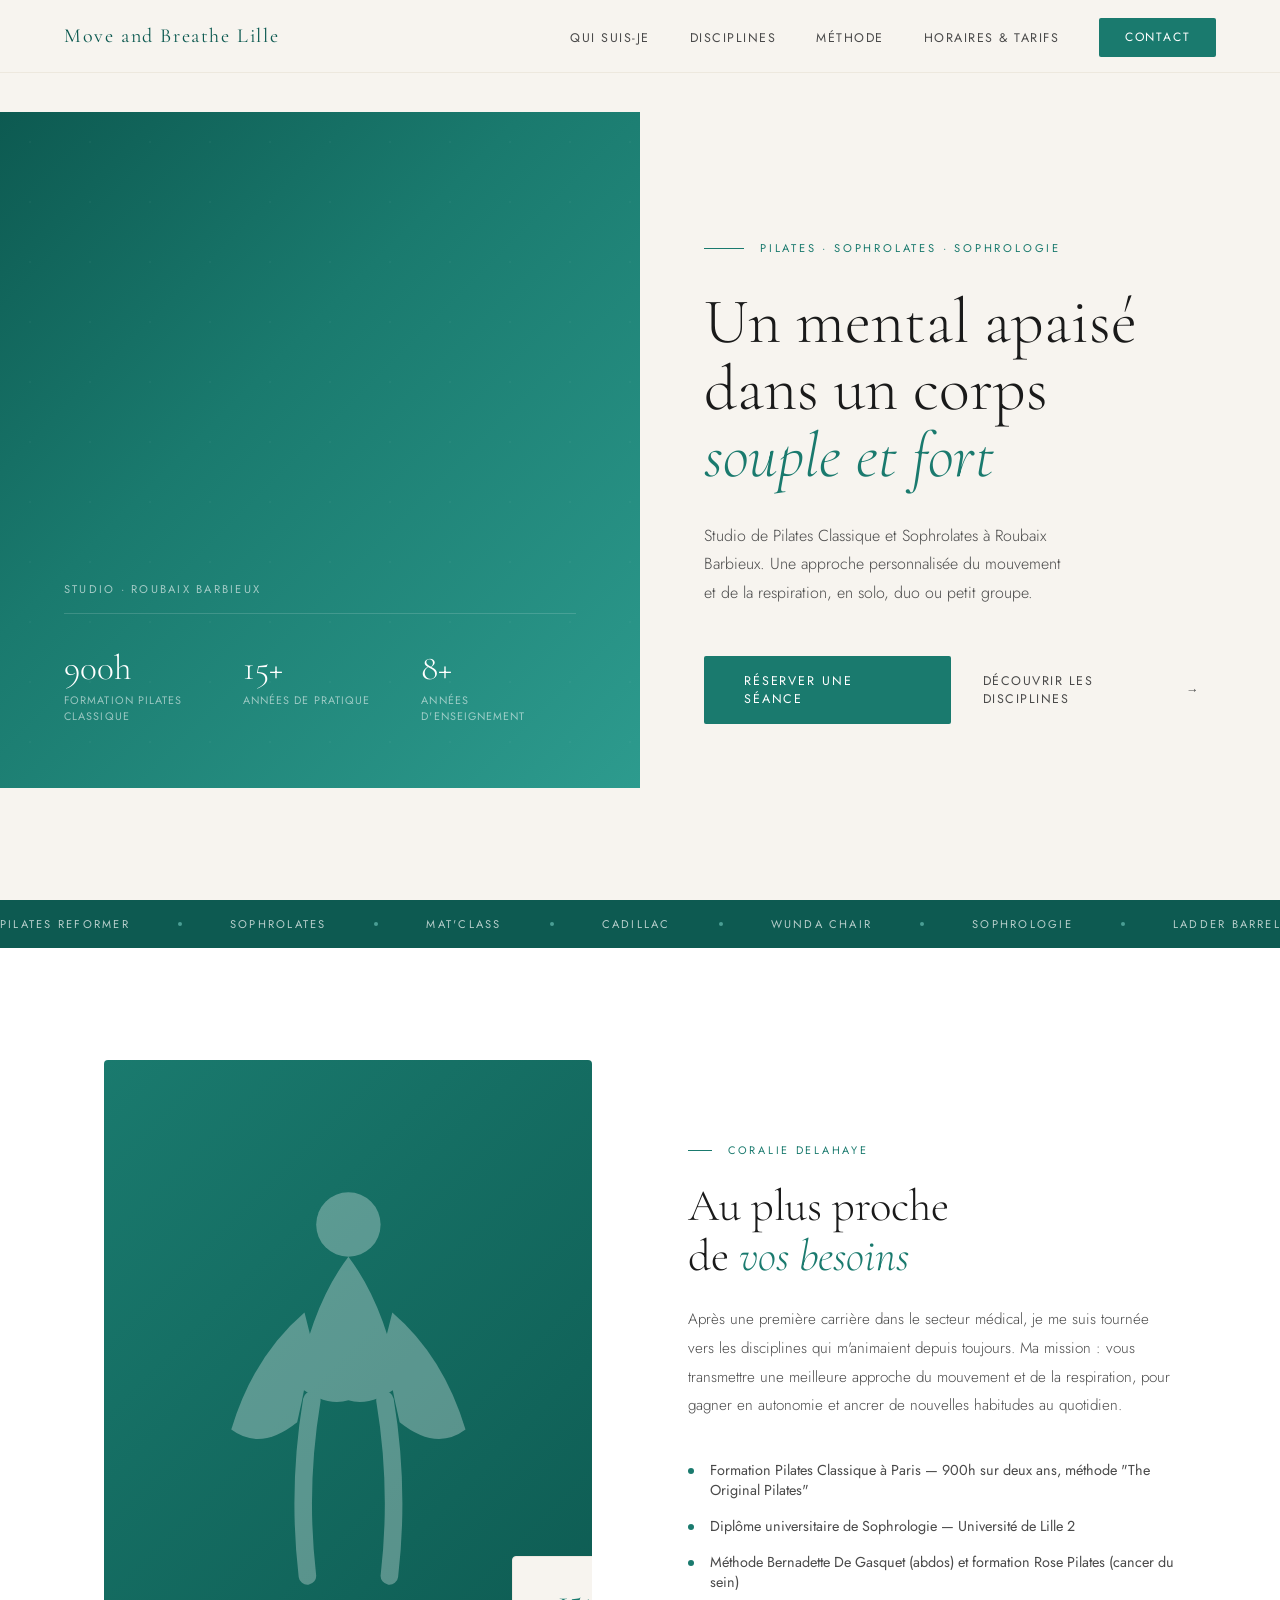
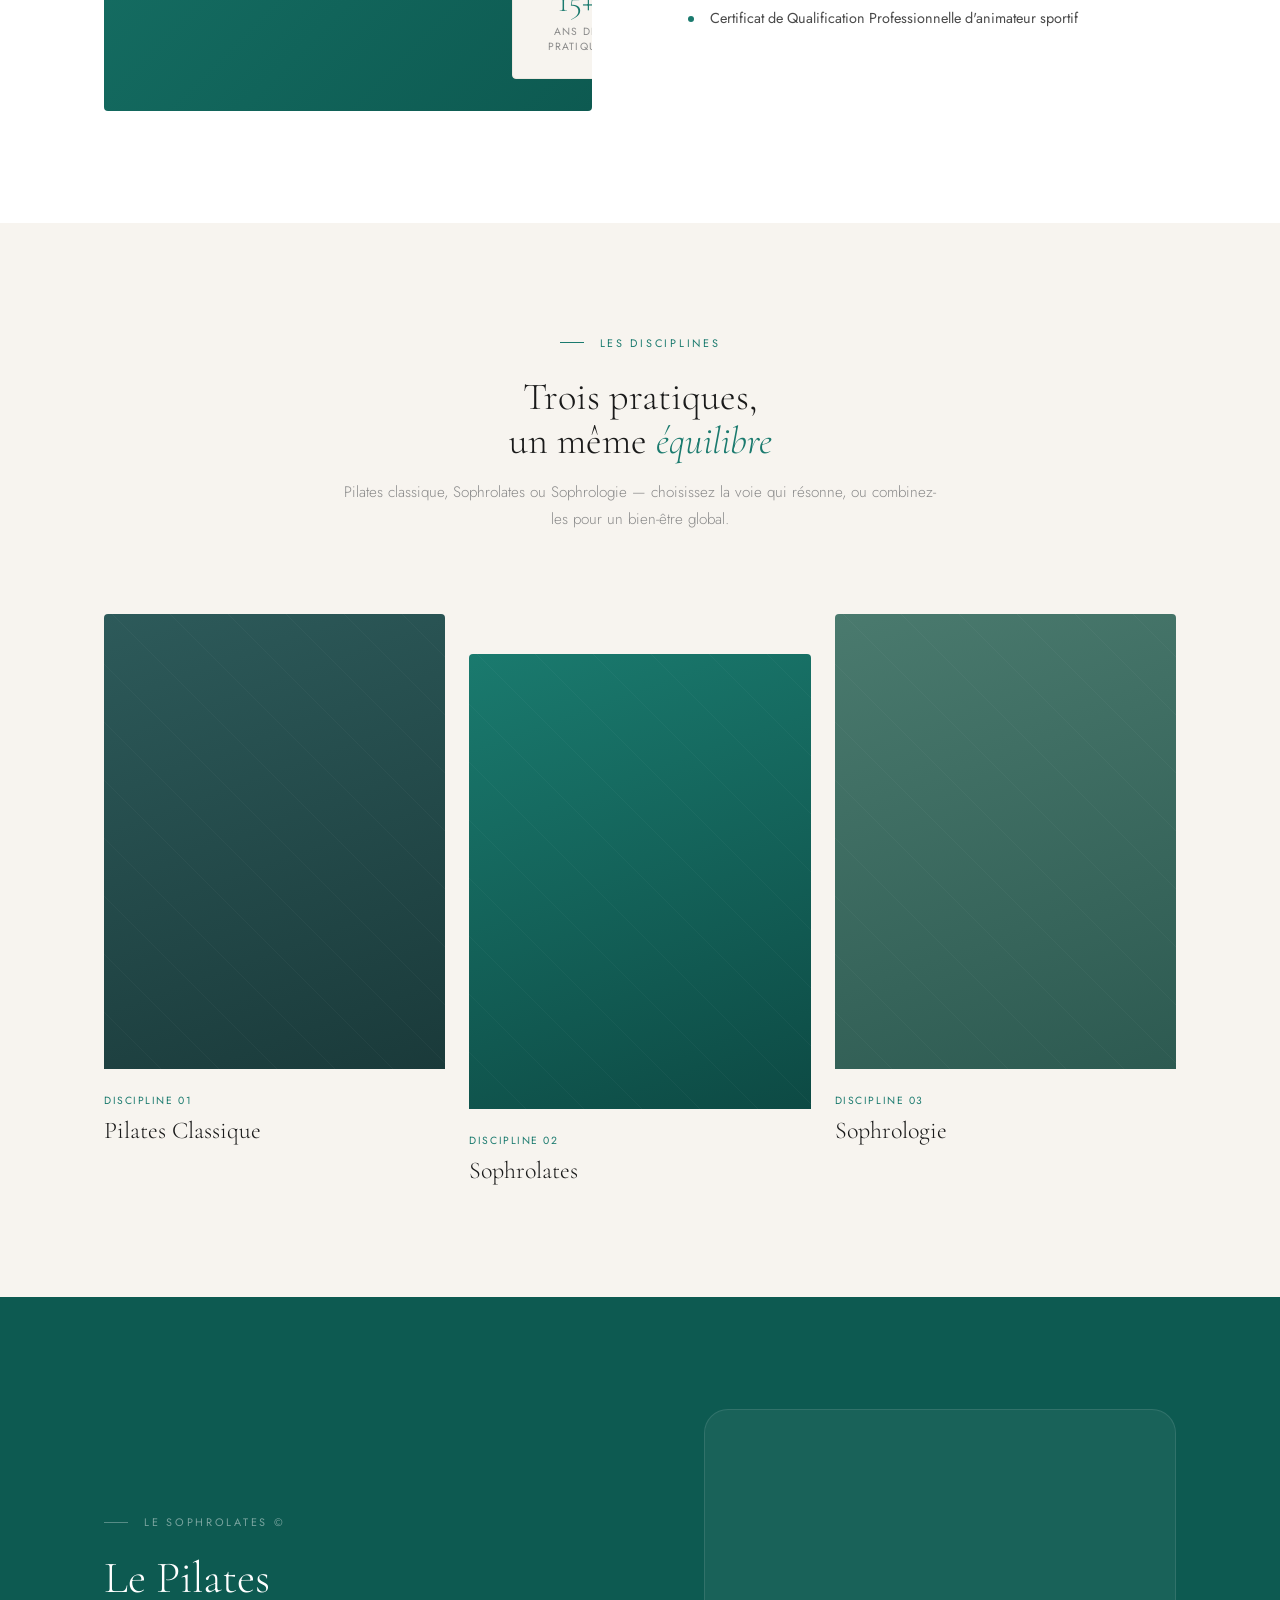
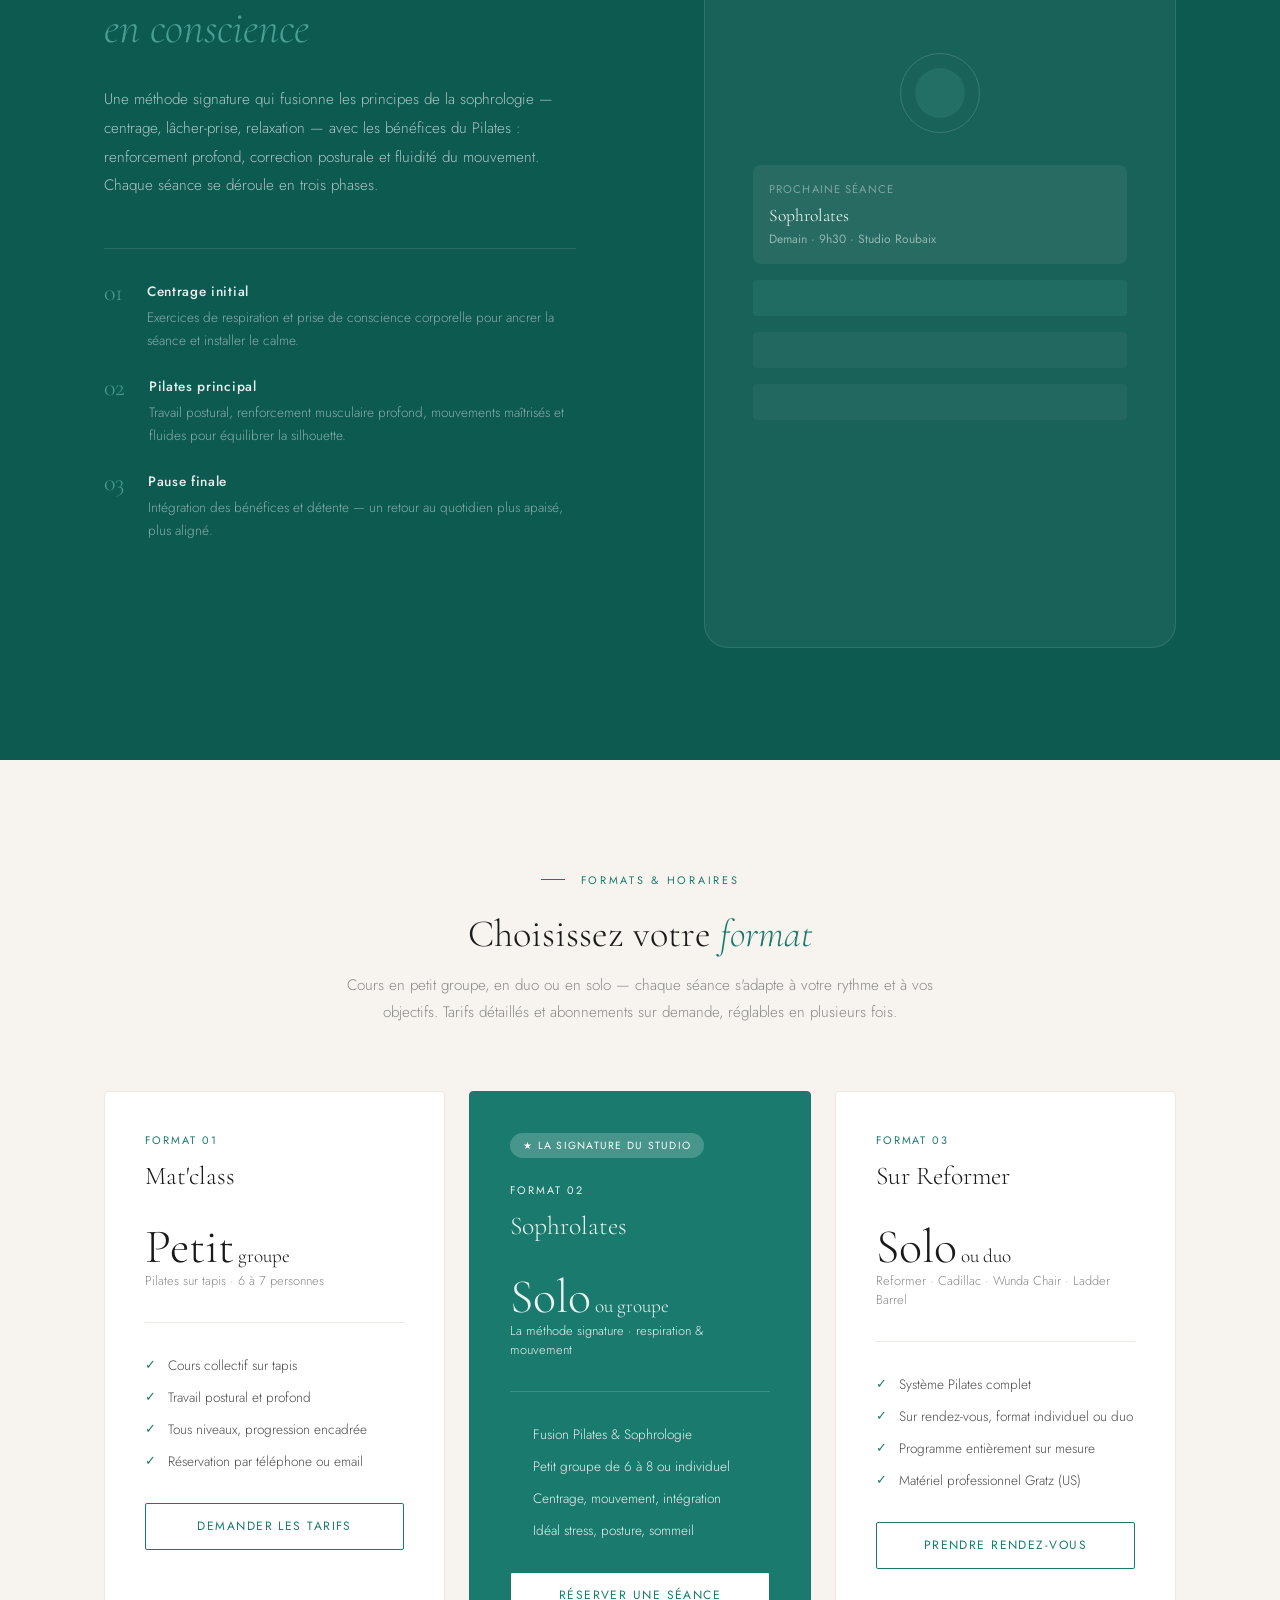
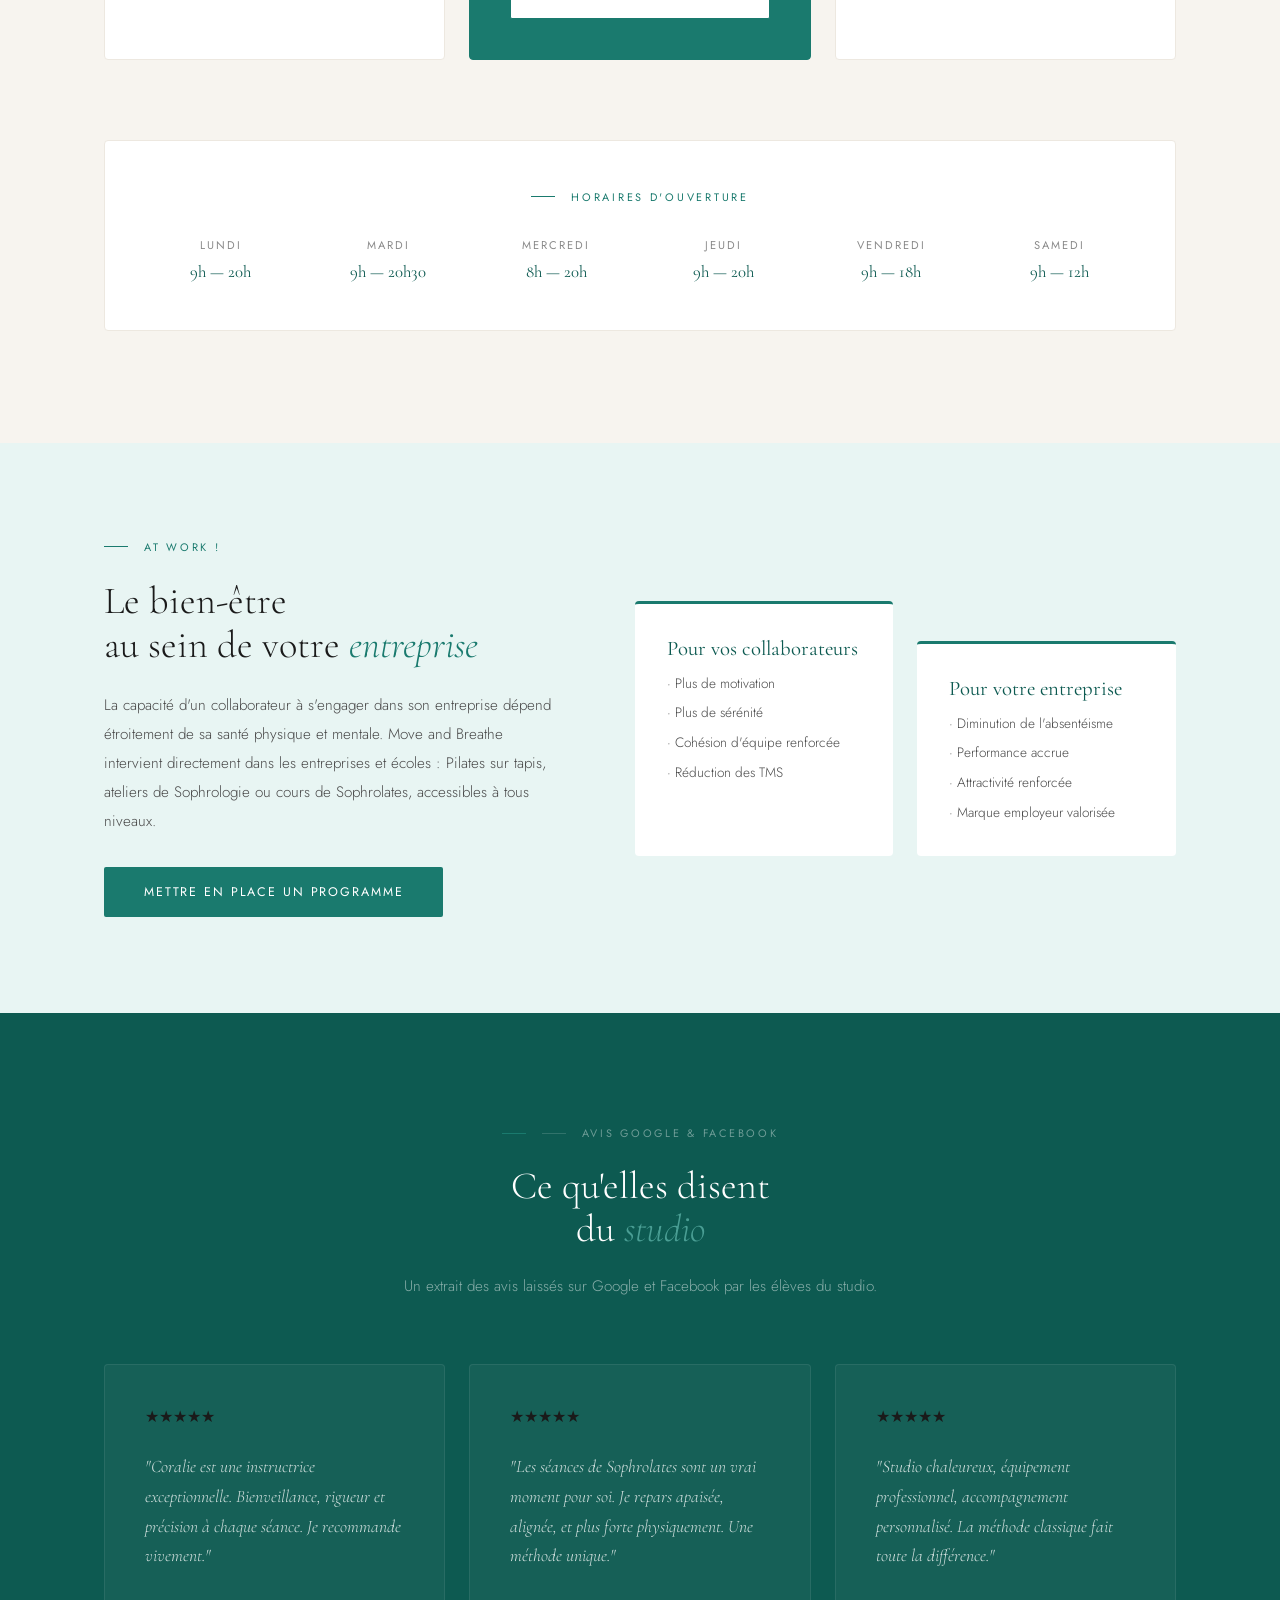
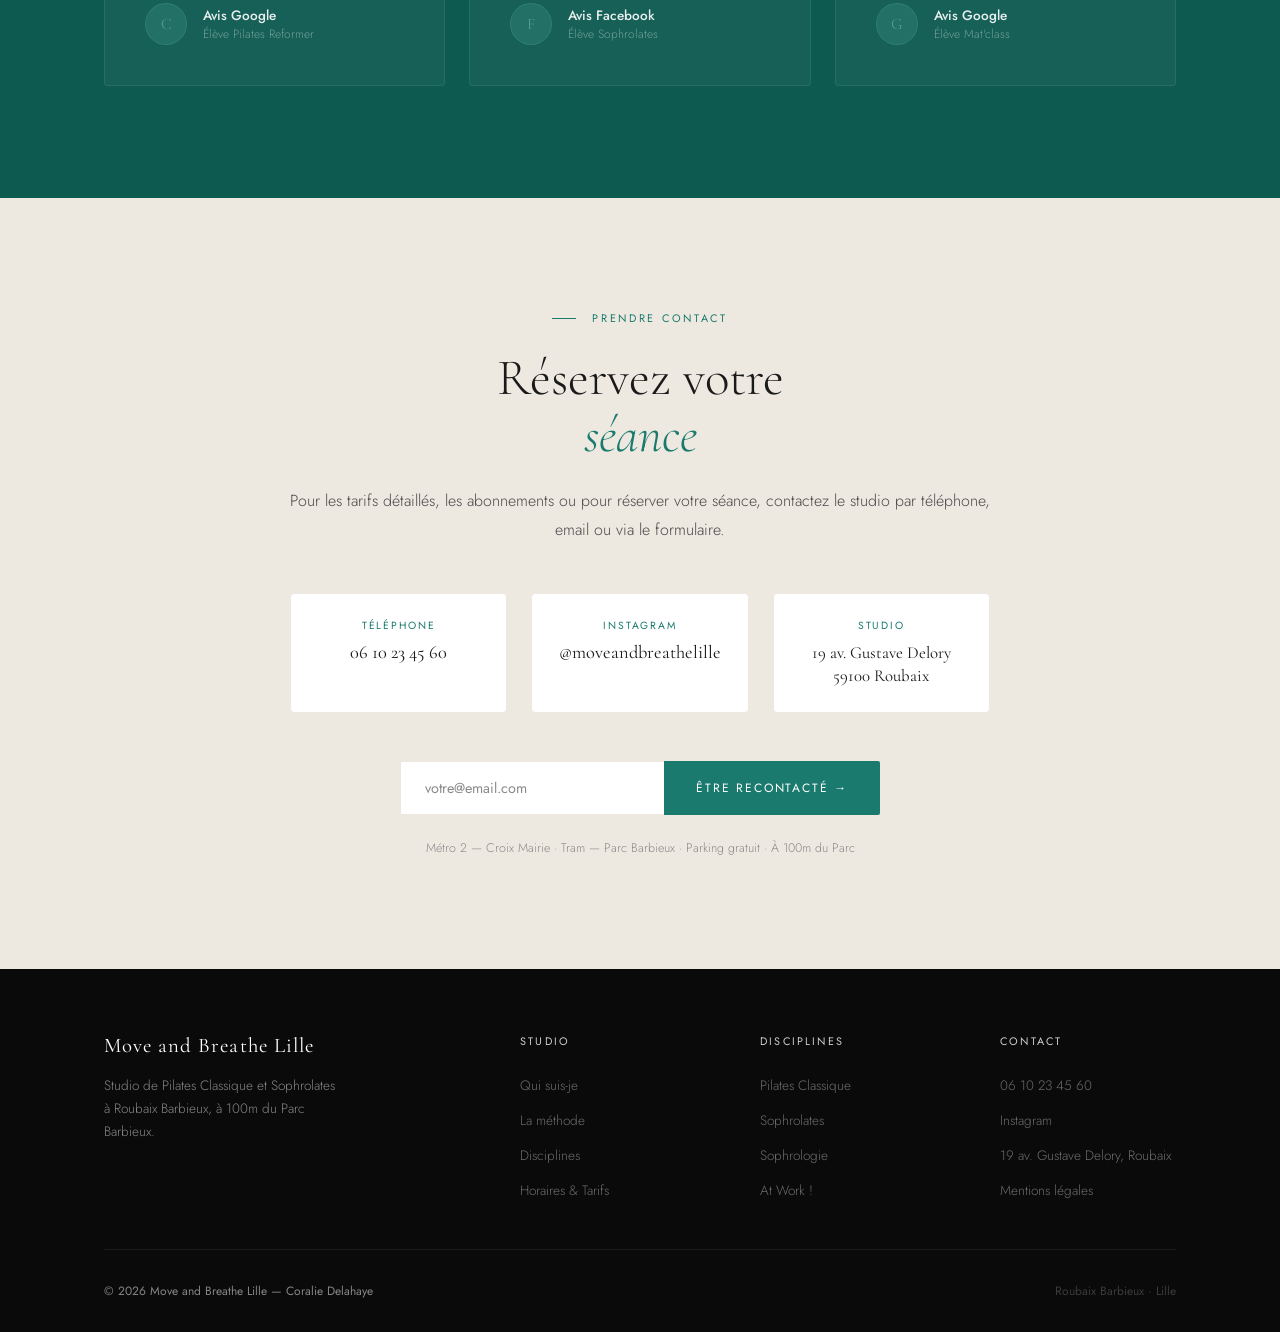
==== index.html @ 07da695f "chore: trigger redeploy" ====
<!DOCTYPE html>
<html lang="fr">
<head>
<meta charset="UTF-8">
<meta name="viewport" content="width=device-width, initial-scale=1.0">
<title>Move and Breathe Lille — Studio Pilates Classique & Sophrolates · Roubaix Barbieux</title>
<meta name="description" content="Studio de Pilates Classique et Sophrolates à Roubaix Barbieux, à 100m du Parc Barbieux. Cours sur tapis et machines (Reformer, Cadillac, Wunda Chair). Sophrologie et Sophrolates avec Coralie Delahaye, instructrice certifiée.">
<link href="https://fonts.googleapis.com/css2?family=Cormorant+Garamond:ital,wght@0,300;0,400;0,500;1,300;1,400&family=Jost:wght@300;400;500&display=swap" rel="stylesheet">
<style>
  * { margin: 0; padding: 0; box-sizing: border-box; }
  :root {
    --teal: #1a7a6e;
    --teal-dark: #0d5a51;
    --teal-light: #e8f5f3;
    --teal-mid: #4a9e94;
    --cream: #f7f4ef;
    --cream-dark: #ede8e0;
    --sand: #c9b99a;
    --text-dark: #1a1a1a;
    --text-mid: #4a4a4a;
    --text-light: #8a8a8a;
    --white: #ffffff;
  }
  html { scroll-behavior: smooth; }
  body {
    font-family: 'Jost', sans-serif;
    background: var(--cream);
    color: var(--text-dark);
    overflow-x: hidden;
  }

  /* NAV */
  nav {
    position: fixed; top: 0; left: 0; right: 0; z-index: 100;
    display: flex; align-items: center; justify-content: space-between;
    padding: 1.5rem 4rem;
    background: rgba(247,244,239,0.85);
    backdrop-filter: blur(12px);
    border-bottom: 1px solid rgba(201,185,154,0.2);
    transition: all 0.4s ease;
  }
  .nav-logo {
    font-family: 'Cormorant Garamond', serif;
    font-size: 1.25rem;
    font-weight: 400;
    letter-spacing: 0.08em;
    color: var(--teal-dark);
  }
  .nav-links {
    display: flex; gap: 2.5rem; list-style: none;
  }
  .nav-links a {
    font-size: 0.78rem;
    letter-spacing: 0.12em;
    text-transform: uppercase;
    color: var(--text-mid);
    text-decoration: none;
    transition: color 0.3s;
  }
  .nav-links a:hover { color: var(--teal); }
  .nav-cta {
    background: var(--teal);
    color: var(--white) !important;
    padding: 0.65rem 1.6rem;
    border-radius: 2px;
    font-size: 0.75rem !important;
    letter-spacing: 0.15em !important;
    transition: background 0.3s !important;
  }
  .nav-cta:hover { background: var(--teal-dark) !important; }

  /* HERO */
  .hero {
    min-height: 100vh;
    display: grid;
    grid-template-columns: 1fr 1fr;
    position: relative;
    overflow: hidden;
  }
  .hero-visual {
    position: relative;
    background: linear-gradient(135deg, #0d5a51 0%, #1a7a6e 40%, #2d9b8e 100%);
    overflow: hidden;
  }
  .hero-visual::before {
    content: '';
    position: absolute; inset: 0;
    background: url("data:image/svg+xml,%3Csvg width='60' height='60' viewBox='0 0 60 60' xmlns='http://www.w3.org/2000/svg'%3E%3Cg fill='none' fill-rule='evenodd'%3E%3Cg fill='%23ffffff' fill-opacity='0.04'%3E%3Ccircle cx='30' cy='30' r='1'/%3E%3C/g%3E%3C/g%3E%3C/svg%3E");
  }
  .hero-figure {
    position: absolute; inset: 0;
    display: flex; align-items: center; justify-content: center;
  }
  .hero-silhouette {
    width: 100%; height: 100%;
    opacity: 0.15;
    background: url("data:image/svg+xml,%3Csvg viewBox='0 0 400 600' xmlns='http://www.w3.org/2000/svg'%3E%3Cellipse cx='200' cy='120' rx='40' ry='40' fill='white'/%3E%3Cpath d='M200 160 Q160 200 140 280 Q160 300 200 290 Q240 300 260 280 Q240 200 200 160Z' fill='white'/%3E%3Cpath d='M160 200 Q100 240 80 300 Q100 320 130 300 Q150 260 160 240Z' fill='white'/%3E%3Cpath d='M240 200 Q300 240 320 300 Q300 320 270 300 Q250 260 240 240Z' fill='white'/%3E%3Cpath d='M170 290 Q150 360 160 440' stroke='white' stroke-width='20' stroke-linecap='round' fill='none'/%3E%3Cpath d='M230 290 Q250 360 240 440' stroke='white' stroke-width='20' stroke-linecap='round' fill='none'/%3E%3C/svg%3E") center/contain no-repeat;
  }
  .hero-overlay-text {
    position: absolute; inset: 0;
    display: flex; flex-direction: column;
    justify-content: flex-end; padding: 4rem;
  }
  .hero-label {
    font-size: 0.7rem;
    letter-spacing: 0.2em;
    text-transform: uppercase;
    color: rgba(255,255,255,0.6);
    margin-bottom: 1rem;
  }
  .hero-stats {
    display: grid; grid-template-columns: repeat(3, 1fr); gap: 1.5rem;
    border-top: 1px solid rgba(255,255,255,0.15);
    padding-top: 2rem;
  }
  .hero-stat-num {
    font-family: 'Cormorant Garamond', serif;
    font-size: 2.2rem; font-weight: 300;
    color: var(--white);
    display: block;
  }
  .hero-stat-label {
    font-size: 0.68rem; letter-spacing: 0.1em;
    text-transform: uppercase;
    color: rgba(255,255,255,0.55);
    display: block; margin-top: 0.2rem;
  }

  .hero-content {
    display: flex; flex-direction: column;
    justify-content: center;
    padding: 8rem 5rem 4rem 4rem;
    background: var(--cream);
    position: relative;
  }
  .hero-eyebrow {
    font-size: 0.7rem; letter-spacing: 0.25em;
    text-transform: uppercase; color: var(--teal);
    margin-bottom: 2rem;
    display: flex; align-items: center; gap: 1rem;
  }
  .hero-eyebrow::before {
    content: '';
    display: inline-block; width: 2.5rem; height: 1px;
    background: var(--teal);
  }
  .hero-title {
    font-family: 'Cormorant Garamond', serif;
    font-size: clamp(3.5rem, 5vw, 5.5rem);
    font-weight: 300;
    line-height: 1.05;
    color: var(--text-dark);
    margin-bottom: 2rem;
  }
  .hero-title em {
    font-style: italic;
    color: var(--teal);
  }
  .hero-desc {
    font-size: 1rem;
    line-height: 1.8;
    color: var(--text-mid);
    max-width: 360px;
    margin-bottom: 3rem;
    font-weight: 300;
  }
  .hero-actions {
    display: flex; align-items: center; gap: 2rem;
  }
  .btn-primary {
    background: var(--teal);
    color: var(--white);
    padding: 1rem 2.5rem;
    border: none; cursor: pointer;
    font-family: 'Jost', sans-serif;
    font-size: 0.78rem;
    letter-spacing: 0.15em;
    text-transform: uppercase;
    border-radius: 2px;
    transition: all 0.3s ease;
    text-decoration: none;
    display: inline-block;
  }
  .btn-primary:hover {
    background: var(--teal-dark);
    transform: translateY(-2px);
    box-shadow: 0 8px 24px rgba(26,122,110,0.25);
  }
  .btn-ghost {
    background: transparent;
    color: var(--text-mid);
    font-size: 0.78rem;
    letter-spacing: 0.12em;
    text-transform: uppercase;
    text-decoration: none;
    display: flex; align-items: center; gap: 0.6rem;
    transition: color 0.3s;
  }
  .btn-ghost:hover { color: var(--teal); }
  .btn-ghost::after {
    content: '→';
    transition: transform 0.3s;
  }
  .btn-ghost:hover::after { transform: translateX(4px); }

  /* MARQUEE */
  .marquee-wrap {
    background: var(--teal-dark);
    padding: 1rem 0;
    overflow: hidden;
    display: flex;
  }
  .marquee-track {
    display: flex; gap: 3rem;
    animation: marquee 20s linear infinite;
    white-space: nowrap;
  }
  .marquee-item {
    font-size: 0.7rem; letter-spacing: 0.2em;
    text-transform: uppercase;
    color: rgba(255,255,255,0.7);
    display: flex; align-items: center; gap: 3rem;
  }
  .marquee-dot {
    width: 4px; height: 4px;
    border-radius: 50%;
    background: var(--teal-mid);
    display: inline-block;
  }
  @keyframes marquee {
    from { transform: translateX(0); }
    to { transform: translateX(-50%); }
  }

  /* SECTION GÉNÉRALE */
  section { padding: 7rem 0; }
  .container { max-width: 1200px; margin: 0 auto; padding: 0 4rem; }

  .section-label {
    font-size: 0.68rem; letter-spacing: 0.25em;
    text-transform: uppercase; color: var(--teal);
    margin-bottom: 1.5rem;
    display: flex; align-items: center; gap: 1rem;
  }
  .section-label::before {
    content: '';
    display: inline-block; width: 1.5rem; height: 1px;
    background: var(--teal);
  }

  /* RECONNECT */
  .reconnect { background: var(--white); }
  .reconnect-grid {
    display: grid; grid-template-columns: 1fr 1fr; gap: 6rem;
    align-items: center;
  }
  .reconnect-image {
    position: relative;
    aspect-ratio: 3/4;
    background: linear-gradient(135deg, #1a7a6e 0%, #0d5a51 100%);
    border-radius: 4px;
    overflow: hidden;
  }
  .reconnect-image::after {
    content: '';
    position: absolute;
    bottom: -2rem; right: -2rem;
    width: 60%; height: 60%;
    border: 1px solid var(--teal-light);
    border-radius: 2px;
    z-index: -1;
  }
  .reconnect-yoga {
    position: absolute; inset: 0;
    display: flex; align-items: center; justify-content: center;
  }
  .yoga-svg { width: 60%; opacity: 0.3; }
  .reconnect-badge {
    position: absolute; bottom: 2rem; right: -3rem;
    background: var(--cream);
    border: 1px solid var(--cream-dark);
    border-radius: 4px;
    padding: 1.5rem;
    text-align: center;
    width: 8rem;
  }
  .reconnect-badge-num {
    font-family: 'Cormorant Garamond', serif;
    font-size: 2rem; font-weight: 300;
    color: var(--teal); display: block;
  }
  .reconnect-badge-text {
    font-size: 0.65rem; letter-spacing: 0.1em;
    text-transform: uppercase; color: var(--text-light);
    display: block; margin-top: 0.25rem;
  }
  .reconnect-title {
    font-family: 'Cormorant Garamond', serif;
    font-size: clamp(2.5rem, 3.5vw, 4rem);
    font-weight: 300; line-height: 1.1;
    margin-bottom: 1.5rem;
  }
  .reconnect-title em { font-style: italic; color: var(--teal); }
  .reconnect-text {
    font-size: 0.95rem; line-height: 1.9;
    color: var(--text-mid); font-weight: 300;
    margin-bottom: 2.5rem;
  }
  .features-list { list-style: none; display: flex; flex-direction: column; gap: 1rem; }
  .feature-item {
    display: flex; align-items: flex-start; gap: 1rem;
    font-size: 0.9rem; color: var(--text-mid);
  }
  .feature-dot {
    width: 6px; height: 6px; border-radius: 50%;
    background: var(--teal); flex-shrink: 0;
    margin-top: 0.45rem;
  }

  /* PRATIQUES */
  .pratiques { background: var(--cream); }
  .pratiques-header {
    text-align: center; max-width: 600px;
    margin: 0 auto 5rem;
  }
  .section-title {
    font-family: 'Cormorant Garamond', serif;
    font-size: clamp(2.2rem, 3vw, 3.5rem);
    font-weight: 300; line-height: 1.15;
    margin-bottom: 1rem;
  }
  .section-title em { font-style: italic; color: var(--teal); }
  .section-sub {
    font-size: 0.95rem; line-height: 1.8;
    color: var(--text-light); font-weight: 300;
  }
  .pratiques-grid {
    display: grid; grid-template-columns: repeat(3, 1fr); gap: 1.5rem;
  }
  .pratique-card {
    position: relative; border-radius: 4px;
    overflow: hidden; cursor: pointer;
    transition: transform 0.4s ease;
  }
  .pratique-card:hover { transform: translateY(-6px); }
  .pratique-card:hover .pratique-overlay { opacity: 1; }
  .pratique-bg {
    aspect-ratio: 3/4;
    position: relative;
  }
  .bg-yoga { background: linear-gradient(160deg, #1a7a6e, #0d4a44); }
  .bg-pilates { background: linear-gradient(160deg, #2d5a5a, #1a3a3a); }
  .bg-wellness { background: linear-gradient(160deg, #4a7a6e, #2d5a51); }
  .pratique-pattern {
    position: absolute; inset: 0;
    background: repeating-linear-gradient(
      45deg,
      transparent,
      transparent 40px,
      rgba(255,255,255,0.03) 40px,
      rgba(255,255,255,0.03) 41px
    );
  }
  .pratique-overlay {
    position: absolute; inset: 0;
    background: rgba(13,74,68,0.6);
    opacity: 0;
    transition: opacity 0.4s ease;
    display: flex; align-items: center; justify-content: center;
  }
  .pratique-discover {
    border: 1px solid rgba(255,255,255,0.7);
    color: rgba(255,255,255,0.9);
    padding: 0.7rem 1.5rem;
    font-size: 0.72rem;
    letter-spacing: 0.15em; text-transform: uppercase;
    border-radius: 2px;
  }
  .pratique-info {
    padding: 1.5rem 0 0;
  }
  .pratique-tag {
    font-size: 0.65rem; letter-spacing: 0.15em;
    text-transform: uppercase; color: var(--teal);
    margin-bottom: 0.5rem;
  }
  .pratique-name {
    font-family: 'Cormorant Garamond', serif;
    font-size: 1.5rem; font-weight: 300;
    color: var(--text-dark);
  }

  /* MÉTHODE */
  .methode { background: var(--teal-dark); padding: 7rem 0; }
  .methode-grid {
    display: grid; grid-template-columns: 1fr 1fr; gap: 8rem;
    align-items: center;
  }
  .methode-label {
    font-size: 0.68rem; letter-spacing: 0.25em;
    text-transform: uppercase; color: rgba(255,255,255,0.45);
    margin-bottom: 1.5rem;
    display: flex; align-items: center; gap: 1rem;
  }
  .methode-label::before {
    content: ''; display: inline-block;
    width: 1.5rem; height: 1px;
    background: rgba(255,255,255,0.3);
  }
  .methode-title {
    font-family: 'Cormorant Garamond', serif;
    font-size: clamp(2.5rem, 3.5vw, 4rem);
    font-weight: 300; line-height: 1.1;
    color: var(--white); margin-bottom: 2rem;
  }
  .methode-title em { font-style: italic; color: var(--teal-mid); }
  .methode-text {
    font-size: 0.95rem; line-height: 1.9;
    color: rgba(255,255,255,0.65); font-weight: 300;
    margin-bottom: 3rem;
  }
  .methode-list {
    list-style: none;
    display: flex; flex-direction: column; gap: 1.5rem;
    border-top: 1px solid rgba(255,255,255,0.1);
    padding-top: 2rem;
  }
  .methode-item {
    display: flex; gap: 1.5rem;
    align-items: flex-start;
  }
  .methode-num {
    font-family: 'Cormorant Garamond', serif;
    font-size: 1.5rem; font-weight: 300;
    color: var(--teal-mid); flex-shrink: 0;
    line-height: 1;
  }
  .methode-item-title {
    font-size: 0.85rem; font-weight: 500;
    color: rgba(255,255,255,0.9);
    letter-spacing: 0.05em; margin-bottom: 0.3rem;
  }
  .methode-item-text {
    font-size: 0.85rem; line-height: 1.7;
    color: rgba(255,255,255,0.5); font-weight: 300;
  }
  .methode-visual {
    position: relative;
  }
  .methode-phone {
    border-radius: 24px;
    overflow: hidden;
    border: 1px solid rgba(255,255,255,0.1);
    background: rgba(255,255,255,0.05);
    aspect-ratio: 9/16;
    display: flex; flex-direction: column;
    align-items: center; justify-content: center;
    gap: 1rem; padding: 2rem;
  }
  .phone-circle {
    width: 80px; height: 80px; border-radius: 50%;
    border: 1px solid rgba(255,255,255,0.15);
    display: flex; align-items: center; justify-content: center;
  }
  .phone-circle-inner {
    width: 50px; height: 50px; border-radius: 50%;
    background: rgba(74,158,148,0.2);
  }
  .phone-lines { width: 100%; display: flex; flex-direction: column; gap: 0.5rem; }
  .phone-line {
    height: 1px;
    background: rgba(255,255,255,0.1);
    border-radius: 1px;
  }
  .phone-line:first-child { width: 70%; }
  .phone-line:nth-child(2) { width: 55%; }
  .phone-line:nth-child(3) { width: 80%; }

  /* RYTHME */
  .rythme { background: var(--cream); }
  .rythme-grid {
    display: grid; grid-template-columns: repeat(3, 1fr); gap: 1.5rem;
    margin-top: 4rem;
  }
  .rythme-card {
    background: var(--white);
    border: 1px solid var(--cream-dark);
    border-radius: 4px; padding: 2.5rem;
    transition: all 0.3s ease;
    position: relative; overflow: hidden;
  }
  .rythme-card::before {
    content: ''; position: absolute;
    top: 0; left: 0; right: 0;
    height: 3px;
    background: var(--teal);
    transform: scaleX(0);
    transform-origin: left;
    transition: transform 0.4s ease;
  }
  .rythme-card:hover::before { transform: scaleX(1); }
  .rythme-card:hover {
    border-color: var(--teal-light);
    box-shadow: 0 12px 32px rgba(26,122,110,0.08);
    transform: translateY(-4px);
  }
  .rythme-card.featured {
    background: var(--teal);
    border-color: var(--teal);
  }
  .rythme-card.featured::before { display: none; }
  .rythme-card.featured .rythme-type,
  .rythme-card.featured .rythme-name,
  .rythme-card.featured .rythme-price,
  .rythme-card.featured .rythme-period,
  .rythme-card.featured .rythme-feature,
  .rythme-card.featured .rythme-badge {
    color: rgba(255,255,255,0.9) !important;
  }
  .rythme-card.featured .rythme-divider { background: rgba(255,255,255,0.15); }
  .rythme-card.featured .btn-rythme {
    background: var(--white);
    color: var(--teal);
  }
  .popular-tag {
    display: inline-block;
    background: rgba(255,255,255,0.2);
    color: var(--white) !important;
    font-size: 0.65rem; letter-spacing: 0.12em;
    text-transform: uppercase;
    padding: 0.3rem 0.8rem;
    border-radius: 20px;
    margin-bottom: 1.5rem;
  }
  .rythme-type {
    font-size: 0.68rem; letter-spacing: 0.18em;
    text-transform: uppercase; color: var(--teal);
    margin-bottom: 0.75rem;
  }
  .rythme-name {
    font-family: 'Cormorant Garamond', serif;
    font-size: 1.6rem; font-weight: 300;
    margin-bottom: 2rem;
  }
  .rythme-price {
    font-family: 'Cormorant Garamond', serif;
    font-size: 3rem; font-weight: 300;
    color: var(--text-dark); line-height: 1;
  }
  .rythme-period {
    font-size: 0.8rem; color: var(--text-light);
    margin-bottom: 0; font-weight: 300;
  }
  .rythme-divider {
    height: 1px; background: var(--cream-dark);
    margin: 2rem 0;
  }
  .rythme-features { list-style: none; display: flex; flex-direction: column; gap: 0.75rem; margin-bottom: 2rem; }
  .rythme-feature {
    font-size: 0.85rem; color: var(--text-mid);
    display: flex; align-items: center; gap: 0.75rem;
    font-weight: 300;
  }
  .rythme-check { color: var(--teal); font-size: 0.8rem; }
  .btn-rythme {
    display: block; width: 100%;
    background: transparent;
    border: 1px solid var(--teal);
    color: var(--teal);
    padding: 0.85rem;
    font-family: 'Jost', sans-serif;
    font-size: 0.75rem; letter-spacing: 0.12em;
    text-transform: uppercase; cursor: pointer;
    border-radius: 2px;
    transition: all 0.3s ease;
  }
  .btn-rythme:hover {
    background: var(--teal); color: var(--white);
  }
  .rythme-card.featured .btn-rythme:hover {
    background: rgba(255,255,255,0.1);
    color: var(--white);
    border-color: var(--white);
  }

  /* TÉMOIGNAGES */
  .temoignages { background: var(--teal-dark); }
  .temoignages-header {
    text-align: center; margin-bottom: 4rem;
  }
  .temoignages-title {
    font-family: 'Cormorant Garamond', serif;
    font-size: clamp(2.2rem, 3vw, 3.5rem);
    font-weight: 300; color: var(--white);
    line-height: 1.1;
  }
  .temoignages-title em { font-style: italic; color: var(--teal-mid); }
  .temoignages-grid {
    display: grid; grid-template-columns: repeat(3, 1fr); gap: 1.5rem;
  }
  .temoignage-card {
    background: rgba(255,255,255,0.04);
    border: 1px solid rgba(255,255,255,0.08);
    border-radius: 4px; padding: 2.5rem;
    transition: all 0.3s ease;
  }
  .temoignage-card:hover {
    background: rgba(255,255,255,0.07);
    border-color: rgba(255,255,255,0.15);
  }
  .temoignage-stars {
    display: flex; gap: 4px; margin-bottom: 1.5rem;
  }
  .star { color: var(--teal-mid); font-size: 0.8rem; }
  .temoignage-text {
    font-family: 'Cormorant Garamond', serif;
    font-size: 1.1rem; font-weight: 300; font-style: italic;
    line-height: 1.7; color: rgba(255,255,255,0.8);
    margin-bottom: 2rem;
  }
  .temoignage-author {
    display: flex; align-items: center; gap: 1rem;
  }
  .author-avatar {
    width: 42px; height: 42px; border-radius: 50%;
    background: rgba(74,158,148,0.25);
    border: 1px solid rgba(74,158,148,0.3);
    display: flex; align-items: center; justify-content: center;
    font-family: 'Cormorant Garamond', serif;
    font-size: 1rem; color: var(--teal-mid);
  }
  .author-name {
    font-size: 0.85rem; font-weight: 500;
    color: rgba(255,255,255,0.9);
  }
  .author-detail {
    font-size: 0.75rem; color: rgba(255,255,255,0.4);
    font-weight: 300;
  }

  /* CTA FINAL */
  .cta-final { background: var(--cream-dark); }
  .cta-inner {
    text-align: center; max-width: 700px;
    margin: 0 auto;
  }
  .cta-title {
    font-family: 'Cormorant Garamond', serif;
    font-size: clamp(2.5rem, 4vw, 4.5rem);
    font-weight: 300; line-height: 1.1;
    margin-bottom: 1.5rem;
  }
  .cta-title em { font-style: italic; color: var(--teal); }
  .cta-text {
    font-size: 1rem; line-height: 1.8;
    color: var(--text-mid); font-weight: 300;
    margin-bottom: 3rem;
  }
  .cta-form {
    display: flex; gap: 0; max-width: 480px; margin: 0 auto;
  }
  .cta-input {
    flex: 1;
    padding: 1rem 1.5rem;
    border: 1px solid var(--cream-dark);
    border-right: none;
    background: var(--white);
    font-family: 'Jost', sans-serif;
    font-size: 0.9rem; color: var(--text-dark);
    outline: none;
    border-radius: 2px 0 0 2px;
    transition: border-color 0.3s;
  }
  .cta-input:focus { border-color: var(--teal); }
  .cta-input::placeholder { color: var(--text-light); }
  .cta-submit {
    background: var(--teal);
    color: var(--white);
    border: none; cursor: pointer;
    padding: 1rem 2rem;
    font-family: 'Jost', sans-serif;
    font-size: 0.75rem; letter-spacing: 0.15em;
    text-transform: uppercase;
    border-radius: 0 2px 2px 0;
    transition: background 0.3s;
    white-space: nowrap;
  }
  .cta-submit:hover { background: var(--teal-dark); }

  /* FOOTER */
  footer {
    background: #0a0a0a; color: rgba(255,255,255,0.5);
    padding: 4rem 0 2rem;
  }
  .footer-grid {
    display: grid; grid-template-columns: 2fr 1fr 1fr 1fr;
    gap: 4rem; margin-bottom: 3rem;
  }
  .footer-brand {
    font-family: 'Cormorant Garamond', serif;
    font-size: 1.3rem; font-weight: 400;
    color: var(--white); margin-bottom: 1rem;
    letter-spacing: 0.05em;
  }
  .footer-tagline {
    font-size: 0.85rem; line-height: 1.7;
    font-weight: 300; max-width: 240px;
  }
  .footer-col-title {
    font-size: 0.68rem; letter-spacing: 0.2em;
    text-transform: uppercase; color: rgba(255,255,255,0.8);
    margin-bottom: 1.5rem;
  }
  .footer-links { list-style: none; display: flex; flex-direction: column; gap: 0.75rem; }
  .footer-links a {
    font-size: 0.85rem; color: rgba(255,255,255,0.4);
    text-decoration: none; font-weight: 300;
    transition: color 0.3s;
  }
  .footer-links a:hover { color: var(--teal-mid); }
  .footer-bottom {
    border-top: 1px solid rgba(255,255,255,0.07);
    padding-top: 2rem;
    display: flex; justify-content: space-between; align-items: center;
    font-size: 0.75rem;
  }

  /* ANIMATIONS */
  @keyframes fadeUp {
    from { opacity: 0; transform: translateY(30px); }
    to { opacity: 1; transform: translateY(0); }
  }
  .animate-up { animation: fadeUp 0.8s ease forwards; }
  .delay-1 { animation-delay: 0.1s; opacity: 0; }
  .delay-2 { animation-delay: 0.25s; opacity: 0; }
  .delay-3 { animation-delay: 0.4s; opacity: 0; }
  .delay-4 { animation-delay: 0.55s; opacity: 0; }
</style>
</head>
<body>

<nav>
  <div class="nav-logo">Move and Breathe Lille</div>
  <ul class="nav-links">
    <li><a href="#about">Qui suis-je</a></li>
    <li><a href="#disciplines">Disciplines</a></li>
    <li><a href="#methode">Méthode</a></li>
    <li><a href="#tarifs">Horaires & Tarifs</a></li>
    <li><a href="#contact" class="nav-cta">Contact</a></li>
  </ul>
</nav>

<!-- HERO -->
<section class="hero">
  <div class="hero-visual">
    <div class="hero-overlay-text">
      <div class="hero-label">Studio · Roubaix Barbieux</div>
      <div class="hero-stats">
        <div>
          <span class="hero-stat-num">900h</span>
          <span class="hero-stat-label">Formation Pilates classique</span>
        </div>
        <div>
          <span class="hero-stat-num">15+</span>
          <span class="hero-stat-label">Années de pratique</span>
        </div>
        <div>
          <span class="hero-stat-num">8+</span>
          <span class="hero-stat-label">Années d'enseignement</span>
        </div>
      </div>
    </div>
  </div>
  <div class="hero-content">
    <div class="hero-eyebrow animate-up delay-1">Pilates · Sophrolates · Sophrologie</div>
    <h1 class="hero-title animate-up delay-2">
      Un mental apaisé<br>dans un corps<br><em>souple et fort</em>
    </h1>
    <p class="hero-desc animate-up delay-3">
      Studio de Pilates Classique et Sophrolates à Roubaix Barbieux. Une approche personnalisée du mouvement et de la respiration, en solo, duo ou petit groupe.
    </p>
    <div class="hero-actions animate-up delay-4">
      <a href="#contact" class="btn-primary">Réserver une séance</a>
      <a href="#disciplines" class="btn-ghost">Découvrir les disciplines</a>
    </div>
  </div>
</section>

<!-- MARQUEE -->
<div class="marquee-wrap">
  <div class="marquee-track">
    <span class="marquee-item">Pilates Reformer <span class="marquee-dot"></span></span>
    <span class="marquee-item">Sophrolates <span class="marquee-dot"></span></span>
    <span class="marquee-item">Mat'class <span class="marquee-dot"></span></span>
    <span class="marquee-item">Cadillac <span class="marquee-dot"></span></span>
    <span class="marquee-item">Wunda Chair <span class="marquee-dot"></span></span>
    <span class="marquee-item">Sophrologie <span class="marquee-dot"></span></span>
    <span class="marquee-item">Ladder Barrel <span class="marquee-dot"></span></span>
    <span class="marquee-item">Rose Pilates <span class="marquee-dot"></span></span>
    <span class="marquee-item">Pilates Reformer <span class="marquee-dot"></span></span>
    <span class="marquee-item">Sophrolates <span class="marquee-dot"></span></span>
    <span class="marquee-item">Mat'class <span class="marquee-dot"></span></span>
    <span class="marquee-item">Cadillac <span class="marquee-dot"></span></span>
    <span class="marquee-item">Wunda Chair <span class="marquee-dot"></span></span>
    <span class="marquee-item">Sophrologie <span class="marquee-dot"></span></span>
    <span class="marquee-item">Ladder Barrel <span class="marquee-dot"></span></span>
    <span class="marquee-item">Rose Pilates <span class="marquee-dot"></span></span>
  </div>
</div>

<!-- QUI SUIS-JE -->
<section class="reconnect" id="about">
  <div class="container">
    <div class="reconnect-grid">
      <div style="position:relative;">
        <div class="reconnect-image">
          <div class="reconnect-yoga">
            <svg class="yoga-svg" viewBox="0 0 200 300" fill="none" xmlns="http://www.w3.org/2000/svg">
              <circle cx="100" cy="40" r="22" fill="white"/>
              <path d="M100 62 Q75 95 65 150 Q85 165 100 160 Q115 165 135 150 Q125 95 100 62Z" fill="white"/>
              <path d="M70 100 Q35 130 20 180 Q40 195 65 175 Q72 145 75 120Z" fill="white"/>
              <path d="M130 100 Q165 130 180 180 Q160 195 135 175 Q128 145 125 120Z" fill="white"/>
              <path d="M75 160 Q65 220 72 280" stroke="white" stroke-width="12" stroke-linecap="round"/>
              <path d="M125 160 Q135 220 128 280" stroke="white" stroke-width="12" stroke-linecap="round"/>
            </svg>
          </div>
          <div class="reconnect-badge">
            <span class="reconnect-badge-num">15+</span>
            <span class="reconnect-badge-text">Ans de pratique</span>
          </div>
        </div>
      </div>
      <div>
        <div class="section-label">Coralie Delahaye</div>
        <h2 class="reconnect-title">Au plus proche<br>de <em>vos besoins</em></h2>
        <p class="reconnect-text">
          Après une première carrière dans le secteur médical, je me suis tournée vers les disciplines qui m'animaient depuis toujours. Ma mission : vous transmettre une meilleure approche du mouvement et de la respiration, pour gagner en autonomie et ancrer de nouvelles habitudes au quotidien.
        </p>
        <ul class="features-list">
          <li class="feature-item">
            <span class="feature-dot"></span>
            <span>Formation Pilates Classique à Paris — 900h sur deux ans, méthode "The Original Pilates"</span>
          </li>
          <li class="feature-item">
            <span class="feature-dot"></span>
            <span>Diplôme universitaire de Sophrologie — Université de Lille 2</span>
          </li>
          <li class="feature-item">
            <span class="feature-dot"></span>
            <span>Méthode Bernadette De Gasquet (abdos) et formation Rose Pilates (cancer du sein)</span>
          </li>
          <li class="feature-item">
            <span class="feature-dot"></span>
            <span>Certificat de Qualification Professionnelle d'animateur sportif</span>
          </li>
        </ul>
      </div>
    </div>
  </div>
</section>

<!-- DISCIPLINES -->
<section class="pratiques" id="disciplines">
  <div class="container">
    <div class="pratiques-header">
      <div class="section-label" style="justify-content:center;">Les disciplines</div>
      <h2 class="section-title">Trois pratiques,<br>un même <em>équilibre</em></h2>
      <p class="section-sub">Pilates classique, Sophrolates ou Sophrologie — choisissez la voie qui résonne, ou combinez-les pour un bien-être global.</p>
    </div>
    <div class="pratiques-grid">
      <div class="pratique-card">
        <div class="pratique-bg bg-pilates">
          <div class="pratique-pattern"></div>
          <div class="pratique-overlay">
            <div class="pratique-discover">Découvrir</div>
          </div>
        </div>
        <div class="pratique-info">
          <div class="pratique-tag">Discipline 01</div>
          <div class="pratique-name">Pilates Classique</div>
        </div>
      </div>
      <div class="pratique-card" style="margin-top: 2.5rem;">
        <div class="pratique-bg bg-yoga">
          <div class="pratique-pattern"></div>
          <div class="pratique-overlay">
            <div class="pratique-discover">Découvrir</div>
          </div>
        </div>
        <div class="pratique-info">
          <div class="pratique-tag">Discipline 02</div>
          <div class="pratique-name">Sophrolates</div>
        </div>
      </div>
      <div class="pratique-card">
        <div class="pratique-bg bg-wellness">
          <div class="pratique-pattern"></div>
          <div class="pratique-overlay">
            <div class="pratique-discover">Découvrir</div>
          </div>
        </div>
        <div class="pratique-info">
          <div class="pratique-tag">Discipline 03</div>
          <div class="pratique-name">Sophrologie</div>
        </div>
      </div>
    </div>
  </div>
</section>

<!-- MÉTHODE -->
<section class="methode" id="methode">
  <div class="container">
    <div class="methode-grid">
      <div>
        <div class="methode-label">Le Sophrolates ©</div>
        <h2 class="methode-title">Le Pilates<br><em>en conscience</em></h2>
        <p class="methode-text">
          Une méthode signature qui fusionne les principes de la sophrologie — centrage, lâcher-prise, relaxation — avec les bénéfices du Pilates : renforcement profond, correction posturale et fluidité du mouvement. Chaque séance se déroule en trois phases.
        </p>
        <ul class="methode-list">
          <li class="methode-item">
            <span class="methode-num">01</span>
            <div>
              <div class="methode-item-title">Centrage initial</div>
              <div class="methode-item-text">Exercices de respiration et prise de conscience corporelle pour ancrer la séance et installer le calme.</div>
            </div>
          </li>
          <li class="methode-item">
            <span class="methode-num">02</span>
            <div>
              <div class="methode-item-title">Pilates principal</div>
              <div class="methode-item-text">Travail postural, renforcement musculaire profond, mouvements maîtrisés et fluides pour équilibrer la silhouette.</div>
            </div>
          </li>
          <li class="methode-item">
            <span class="methode-num">03</span>
            <div>
              <div class="methode-item-title">Pause finale</div>
              <div class="methode-item-text">Intégration des bénéfices et détente — un retour au quotidien plus apaisé, plus aligné.</div>
            </div>
          </li>
        </ul>
      </div>
      <div class="methode-visual">
        <div class="methode-phone">
          <div style="text-align:center; padding: 1rem;">
            <div class="phone-circle">
              <div class="phone-circle-inner"></div>
            </div>
          </div>
          <div style="width:100%; padding: 0 1rem;">
            <div style="background: rgba(255,255,255,0.06); border-radius: 8px; padding: 1rem; margin-bottom: 1rem;">
              <div style="font-size:0.7rem; color: rgba(255,255,255,0.4); margin-bottom: 0.5rem; letter-spacing: 0.1em; text-transform: uppercase;">Prochaine séance</div>
              <div style="font-family:'Cormorant Garamond',serif; font-size:1.1rem; color:white; font-weight:300;">Sophrolates</div>
              <div style="font-size:0.75rem; color: rgba(255,255,255,0.5); margin-top:0.25rem;">Demain · 9h30 · Studio Roubaix</div>
            </div>
            <div class="phone-lines">
              <div class="phone-line" style="width:100%; height: 36px; background: rgba(74,158,148,0.15); border-radius: 4px;"></div>
              <div class="phone-line" style="width:100%; height: 36px; background: rgba(255,255,255,0.04); border-radius: 4px; margin-top: 0.5rem;"></div>
              <div class="phone-line" style="width:100%; height: 36px; background: rgba(255,255,255,0.04); border-radius: 4px; margin-top: 0.5rem;"></div>
            </div>
          </div>
        </div>
      </div>
    </div>
  </div>
</section>

<!-- HORAIRES & FORMATS -->
<section class="rythme" id="tarifs">
  <div class="container">
    <div style="text-align:center; max-width: 640px; margin: 0 auto 1rem;">
      <div class="section-label" style="justify-content:center;">Formats & horaires</div>
      <h2 class="section-title">Choisissez votre <em>format</em></h2>
      <p class="section-sub">Cours en petit groupe, en duo ou en solo — chaque séance s'adapte à votre rythme et à vos objectifs. Tarifs détaillés et abonnements sur demande, réglables en plusieurs fois.</p>
    </div>
    <div class="rythme-grid">
      <div class="rythme-card">
        <div class="rythme-type">Format 01</div>
        <div class="rythme-name">Mat'class</div>
        <div class="rythme-price">Petit<span style="font-size:1.2rem;"> groupe</span></div>
        <div class="rythme-period">Pilates sur tapis · 6 à 7 personnes</div>
        <div class="rythme-divider"></div>
        <ul class="rythme-features">
          <li class="rythme-feature"><span class="rythme-check">✓</span> Cours collectif sur tapis</li>
          <li class="rythme-feature"><span class="rythme-check">✓</span> Travail postural et profond</li>
          <li class="rythme-feature"><span class="rythme-check">✓</span> Tous niveaux, progression encadrée</li>
          <li class="rythme-feature"><span class="rythme-check">✓</span> Réservation par téléphone ou email</li>
        </ul>
        <a href="#contact" class="btn-rythme" style="text-decoration:none; text-align:center;">Demander les tarifs</a>
      </div>
      <div class="rythme-card featured">
        <div class="popular-tag">★ La signature du studio</div>
        <div class="rythme-type">Format 02</div>
        <div class="rythme-name">Sophrolates</div>
        <div class="rythme-price">Solo<span style="font-size:1.2rem;"> ou groupe</span></div>
        <div class="rythme-period">La méthode signature · respiration & mouvement</div>
        <div class="rythme-divider"></div>
        <ul class="rythme-features">
          <li class="rythme-feature"><span class="rythme-check">✓</span> Fusion Pilates & Sophrologie</li>
          <li class="rythme-feature"><span class="rythme-check">✓</span> Petit groupe de 6 à 8 ou individuel</li>
          <li class="rythme-feature"><span class="rythme-check">✓</span> Centrage, mouvement, intégration</li>
          <li class="rythme-feature"><span class="rythme-check">✓</span> Idéal stress, posture, sommeil</li>
        </ul>
        <a href="#contact" class="btn-rythme" style="text-decoration:none; text-align:center;">Réserver une séance</a>
      </div>
      <div class="rythme-card">
        <div class="rythme-type">Format 03</div>
        <div class="rythme-name">Sur Reformer</div>
        <div class="rythme-price">Solo<span style="font-size:1.2rem;"> ou duo</span></div>
        <div class="rythme-period">Reformer · Cadillac · Wunda Chair · Ladder Barrel</div>
        <div class="rythme-divider"></div>
        <ul class="rythme-features">
          <li class="rythme-feature"><span class="rythme-check">✓</span> Système Pilates complet</li>
          <li class="rythme-feature"><span class="rythme-check">✓</span> Sur rendez-vous, format individuel ou duo</li>
          <li class="rythme-feature"><span class="rythme-check">✓</span> Programme entièrement sur mesure</li>
          <li class="rythme-feature"><span class="rythme-check">✓</span> Matériel professionnel Gratz (US)</li>
        </ul>
        <a href="#contact" class="btn-rythme" style="text-decoration:none; text-align:center;">Prendre rendez-vous</a>
      </div>
    </div>

    <!-- Horaires d'ouverture -->
    <div style="margin-top: 5rem; background: var(--white); border: 1px solid var(--cream-dark); border-radius: 4px; padding: 3rem 2.5rem;">
      <div class="section-label" style="justify-content:center; margin-bottom: 2rem;">Horaires d'ouverture</div>
      <div style="display: grid; grid-template-columns: repeat(6, 1fr); gap: 1rem; text-align: center;">
        <div>
          <div style="font-size: 0.7rem; letter-spacing: 0.18em; text-transform: uppercase; color: var(--text-light); margin-bottom: 0.5rem;">Lundi</div>
          <div style="font-family: 'Cormorant Garamond', serif; font-size: 1.05rem; color: var(--teal-dark); font-weight: 400;">9h — 20h</div>
        </div>
        <div>
          <div style="font-size: 0.7rem; letter-spacing: 0.18em; text-transform: uppercase; color: var(--text-light); margin-bottom: 0.5rem;">Mardi</div>
          <div style="font-family: 'Cormorant Garamond', serif; font-size: 1.05rem; color: var(--teal-dark); font-weight: 400;">9h — 20h30</div>
        </div>
        <div>
          <div style="font-size: 0.7rem; letter-spacing: 0.18em; text-transform: uppercase; color: var(--text-light); margin-bottom: 0.5rem;">Mercredi</div>
          <div style="font-family: 'Cormorant Garamond', serif; font-size: 1.05rem; color: var(--teal-dark); font-weight: 400;">8h — 20h</div>
        </div>
        <div>
          <div style="font-size: 0.7rem; letter-spacing: 0.18em; text-transform: uppercase; color: var(--text-light); margin-bottom: 0.5rem;">Jeudi</div>
          <div style="font-family: 'Cormorant Garamond', serif; font-size: 1.05rem; color: var(--teal-dark); font-weight: 400;">9h — 20h</div>
        </div>
        <div>
          <div style="font-size: 0.7rem; letter-spacing: 0.18em; text-transform: uppercase; color: var(--text-light); margin-bottom: 0.5rem;">Vendredi</div>
          <div style="font-family: 'Cormorant Garamond', serif; font-size: 1.05rem; color: var(--teal-dark); font-weight: 400;">9h — 18h</div>
        </div>
        <div>
          <div style="font-size: 0.7rem; letter-spacing: 0.18em; text-transform: uppercase; color: var(--text-light); margin-bottom: 0.5rem;">Samedi</div>
          <div style="font-family: 'Cormorant Garamond', serif; font-size: 1.05rem; color: var(--teal-dark); font-weight: 400;">9h — 12h</div>
        </div>
      </div>
    </div>
  </div>
</section>

<!-- AT WORK -->
<section style="background: var(--teal-light); padding: 6rem 0;">
  <div class="container">
    <div style="display: grid; grid-template-columns: 1fr 1.2fr; gap: 5rem; align-items: center;">
      <div>
        <div class="section-label">At Work !</div>
        <h2 class="section-title" style="margin-bottom: 1.5rem;">Le bien-être<br>au sein de votre <em>entreprise</em></h2>
        <p style="font-size: 0.95rem; line-height: 1.9; color: var(--text-mid); font-weight: 300; margin-bottom: 2rem;">
          La capacité d'un collaborateur à s'engager dans son entreprise dépend étroitement de sa santé physique et mentale. Move and Breathe intervient directement dans les entreprises et écoles : Pilates sur tapis, ateliers de Sophrologie ou cours de Sophrolates, accessibles à tous niveaux.
        </p>
        <a href="#contact" class="btn-primary">Mettre en place un programme</a>
      </div>
      <div style="display: grid; grid-template-columns: 1fr 1fr; gap: 1.5rem;">
        <div style="background: var(--white); border-radius: 4px; padding: 2rem; border-top: 3px solid var(--teal);">
          <div style="font-family: 'Cormorant Garamond', serif; font-size: 1.3rem; color: var(--teal-dark); margin-bottom: 0.75rem; font-weight: 400;">Pour vos collaborateurs</div>
          <ul style="list-style: none; display: flex; flex-direction: column; gap: 0.5rem; font-size: 0.85rem; color: var(--text-mid); line-height: 1.6; font-weight: 300;">
            <li>· Plus de motivation</li>
            <li>· Plus de sérénité</li>
            <li>· Cohésion d'équipe renforcée</li>
            <li>· Réduction des TMS</li>
          </ul>
        </div>
        <div style="background: var(--white); border-radius: 4px; padding: 2rem; border-top: 3px solid var(--teal); margin-top: 2.5rem;">
          <div style="font-family: 'Cormorant Garamond', serif; font-size: 1.3rem; color: var(--teal-dark); margin-bottom: 0.75rem; font-weight: 400;">Pour votre entreprise</div>
          <ul style="list-style: none; display: flex; flex-direction: column; gap: 0.5rem; font-size: 0.85rem; color: var(--text-mid); line-height: 1.6; font-weight: 300;">
            <li>· Diminution de l'absentéisme</li>
            <li>· Performance accrue</li>
            <li>· Attractivité renforcée</li>
            <li>· Marque employeur valorisée</li>
          </ul>
        </div>
      </div>
    </div>
  </div>
</section>

<!-- TÉMOIGNAGES -->
<section class="temoignages">
  <div class="container">
    <div class="temoignages-header">
      <div class="section-label" style="color:rgba(255,255,255,0.4); justify-content:center;">
        <span style="background:rgba(255,255,255,0.15); width:1.5rem; height:1px; display:inline-block;"></span>
        Avis Google & Facebook
      </div>
      <h2 class="temoignages-title">Ce qu'elles disent<br>du <em>studio</em></h2>
      <p style="color: rgba(255,255,255,0.5); font-weight: 300; font-size: 0.95rem; margin-top: 1.5rem; max-width: 540px; margin-left: auto; margin-right: auto; line-height: 1.7;">
        Un extrait des avis laissés sur Google et Facebook par les élèves du studio.
      </p>
    </div>
    <div class="temoignages-grid">
      <div class="temoignage-card">
        <div class="temoignage-stars">★★★★★</div>
        <p class="temoignage-text">"Coralie est une instructrice exceptionnelle. Bienveillance, rigueur et précision à chaque séance. Je recommande vivement."</p>
        <div class="temoignage-author">
          <div class="author-avatar">C</div>
          <div>
            <div class="author-name">Avis Google</div>
            <div class="author-detail">Élève Pilates Reformer</div>
          </div>
        </div>
      </div>
      <div class="temoignage-card">
        <div class="temoignage-stars">★★★★★</div>
        <p class="temoignage-text">"Les séances de Sophrolates sont un vrai moment pour soi. Je repars apaisée, alignée, et plus forte physiquement. Une méthode unique."</p>
        <div class="temoignage-author">
          <div class="author-avatar">F</div>
          <div>
            <div class="author-name">Avis Facebook</div>
            <div class="author-detail">Élève Sophrolates</div>
          </div>
        </div>
      </div>
      <div class="temoignage-card">
        <div class="temoignage-stars">★★★★★</div>
        <p class="temoignage-text">"Studio chaleureux, équipement professionnel, accompagnement personnalisé. La méthode classique fait toute la différence."</p>
        <div class="temoignage-author">
          <div class="author-avatar">G</div>
          <div>
            <div class="author-name">Avis Google</div>
            <div class="author-detail">Élève Mat'class</div>
          </div>
        </div>
      </div>
    </div>
  </div>
</section>

<!-- CTA FINAL -->
<section class="cta-final" id="contact">
  <div class="container">
    <div class="cta-inner">
      <div class="section-label" style="justify-content:center;">Prendre contact</div>
      <h2 class="cta-title">Réservez votre<br><em>séance</em></h2>
      <p class="cta-text">Pour les tarifs détaillés, les abonnements ou pour réserver votre séance, contactez le studio par téléphone, email ou via le formulaire.</p>

      <div style="display: grid; grid-template-columns: repeat(3, 1fr); gap: 1.5rem; max-width: 720px; margin: 0 auto 3rem;">
        <a href="tel:0610234560" style="background: var(--white); border: 1px solid var(--cream-dark); padding: 1.5rem 1rem; text-align: center; text-decoration: none; border-radius: 4px; transition: all 0.3s; display: block;">
          <div style="font-size: 0.65rem; letter-spacing: 0.18em; text-transform: uppercase; color: var(--teal); margin-bottom: 0.5rem;">Téléphone</div>
          <div style="font-family: 'Cormorant Garamond', serif; font-size: 1.15rem; color: var(--text-dark); font-weight: 400;">06 10 23 45 60</div>
        </a>
        <a href="https://www.instagram.com/moveandbreathelille" target="_blank" rel="noopener" style="background: var(--white); border: 1px solid var(--cream-dark); padding: 1.5rem 1rem; text-align: center; text-decoration: none; border-radius: 4px; transition: all 0.3s; display: block;">
          <div style="font-size: 0.65rem; letter-spacing: 0.18em; text-transform: uppercase; color: var(--teal); margin-bottom: 0.5rem;">Instagram</div>
          <div style="font-family: 'Cormorant Garamond', serif; font-size: 1.15rem; color: var(--text-dark); font-weight: 400;">@moveandbreathelille</div>
        </a>
        <div style="background: var(--white); border: 1px solid var(--cream-dark); padding: 1.5rem 1rem; text-align: center; border-radius: 4px;">
          <div style="font-size: 0.65rem; letter-spacing: 0.18em; text-transform: uppercase; color: var(--teal); margin-bottom: 0.5rem;">Studio</div>
          <div style="font-family: 'Cormorant Garamond', serif; font-size: 1.05rem; color: var(--text-dark); font-weight: 400; line-height: 1.4;">19 av. Gustave Delory<br>59100 Roubaix</div>
        </div>
      </div>

      <div class="cta-form">
        <input type="email" class="cta-input" placeholder="votre@email.com">
        <button class="cta-submit">Être recontacté →</button>
      </div>
      <p style="font-size: 0.78rem; color: var(--text-light); margin-top: 1.5rem; font-weight: 300;">
        Métro 2 — Croix Mairie · Tram — Parc Barbieux · Parking gratuit · À 100m du Parc
      </p>
    </div>
  </div>
</section>

<!-- FOOTER -->
<footer>
  <div class="container">
    <div class="footer-grid">
      <div>
        <div class="footer-brand">Move and Breathe Lille</div>
        <p class="footer-tagline">Studio de Pilates Classique et Sophrolates à Roubaix Barbieux, à 100m du Parc Barbieux.</p>
      </div>
      <div>
        <div class="footer-col-title">Studio</div>
        <ul class="footer-links">
          <li><a href="#about">Qui suis-je</a></li>
          <li><a href="#methode">La méthode</a></li>
          <li><a href="#disciplines">Disciplines</a></li>
          <li><a href="#tarifs">Horaires & Tarifs</a></li>
        </ul>
      </div>
      <div>
        <div class="footer-col-title">Disciplines</div>
        <ul class="footer-links">
          <li><a href="#disciplines">Pilates Classique</a></li>
          <li><a href="#disciplines">Sophrolates</a></li>
          <li><a href="#disciplines">Sophrologie</a></li>
          <li><a href="#contact">At Work !</a></li>
        </ul>
      </div>
      <div>
        <div class="footer-col-title">Contact</div>
        <ul class="footer-links">
          <li><a href="tel:0610234560">06 10 23 45 60</a></li>
          <li><a href="https://www.instagram.com/moveandbreathelille" target="_blank" rel="noopener">Instagram</a></li>
          <li><a href="#contact">19 av. Gustave Delory, Roubaix</a></li>
          <li><a href="#">Mentions légales</a></li>
        </ul>
      </div>
    </div>
    <div class="footer-bottom">
      <span>© 2026 Move and Breathe Lille — Coralie Delahaye</span>
      <span style="color: rgba(255,255,255,0.2);">Roubaix Barbieux · Lille</span>
    </div>
  </div>
</footer>

</body>
</html>
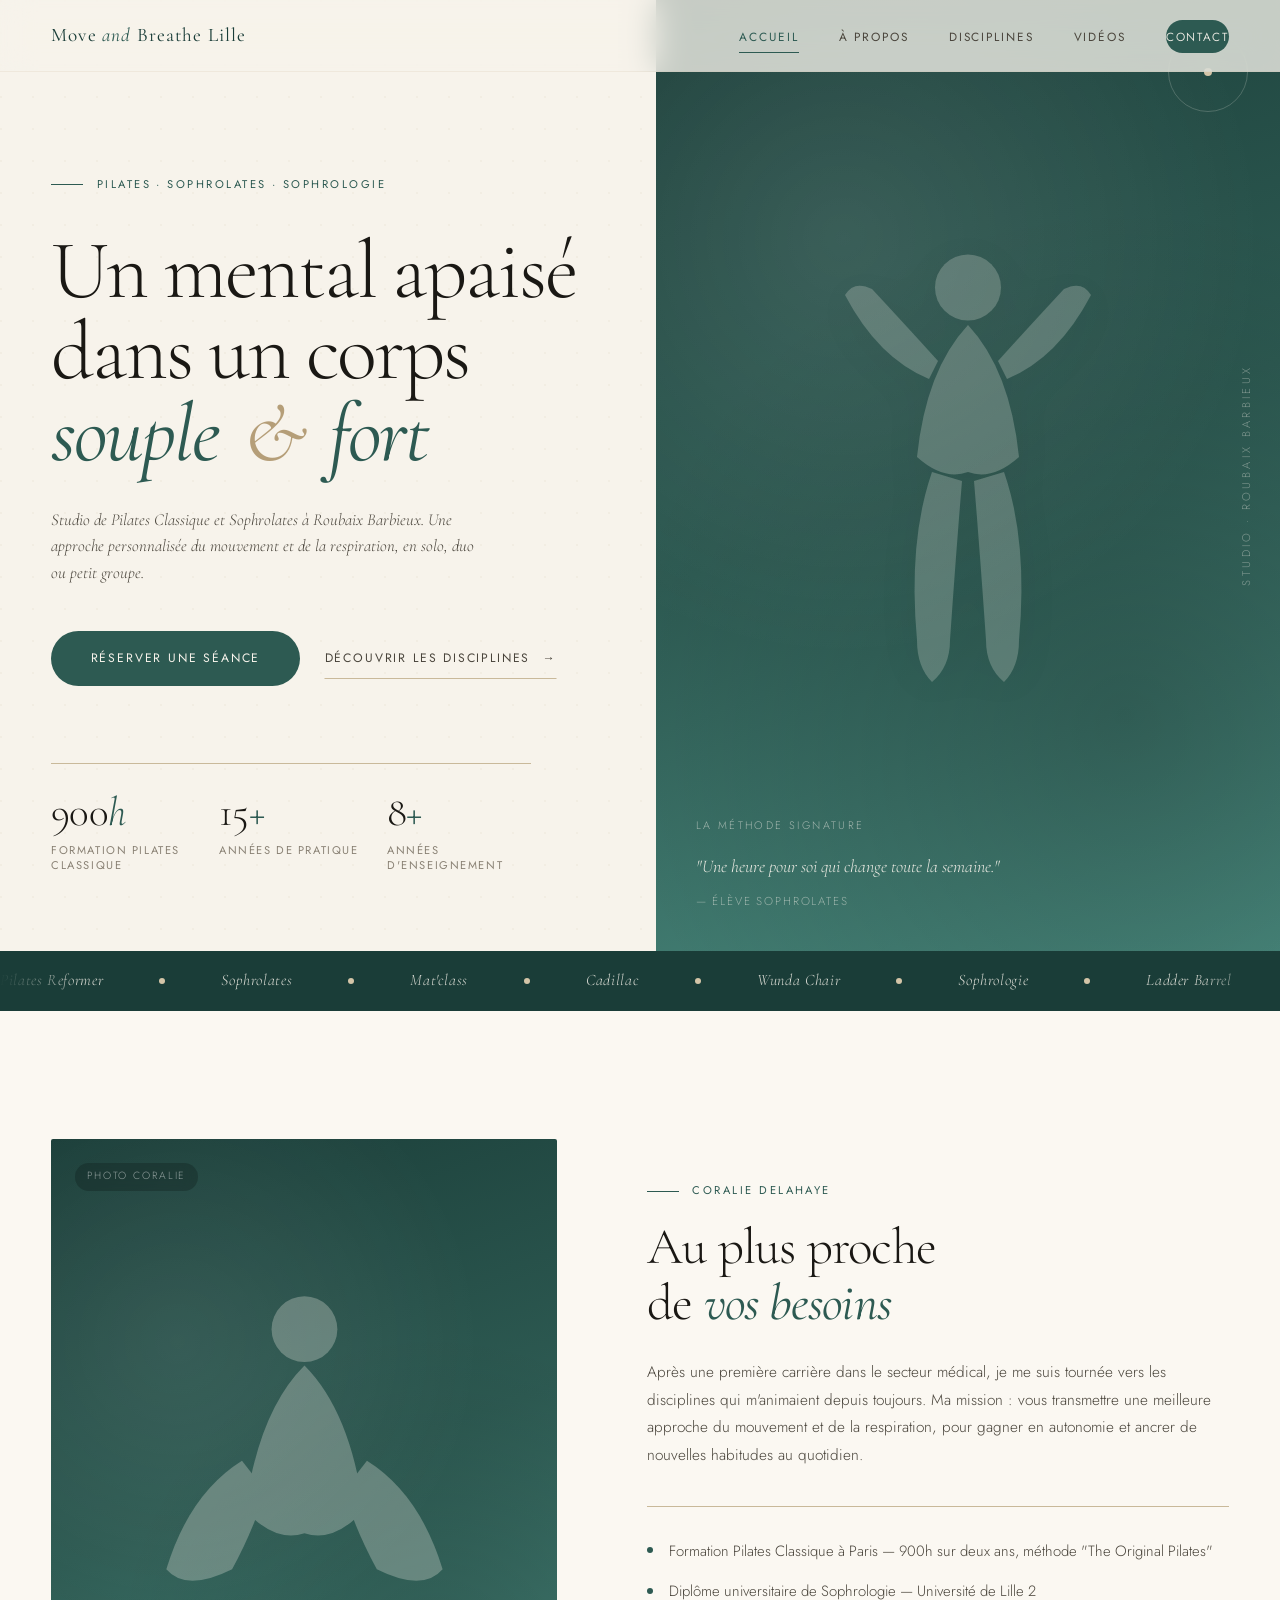
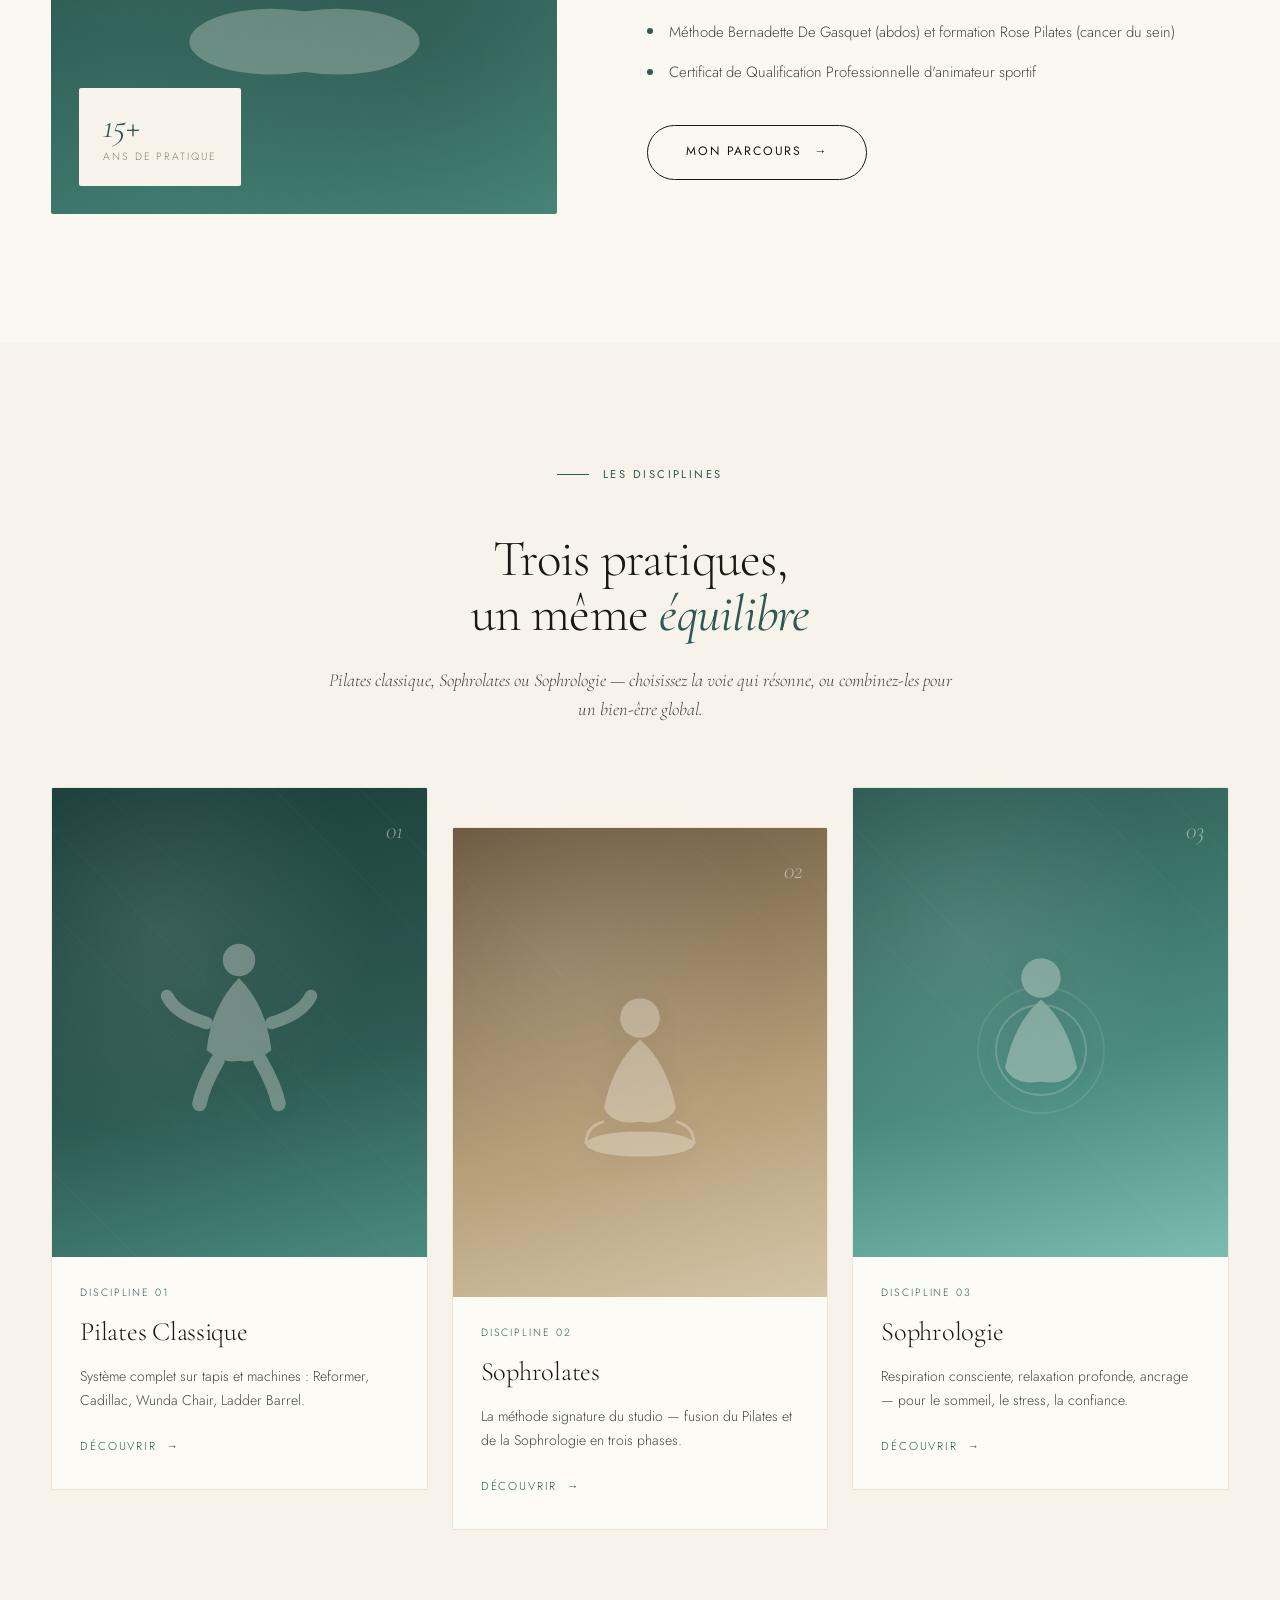
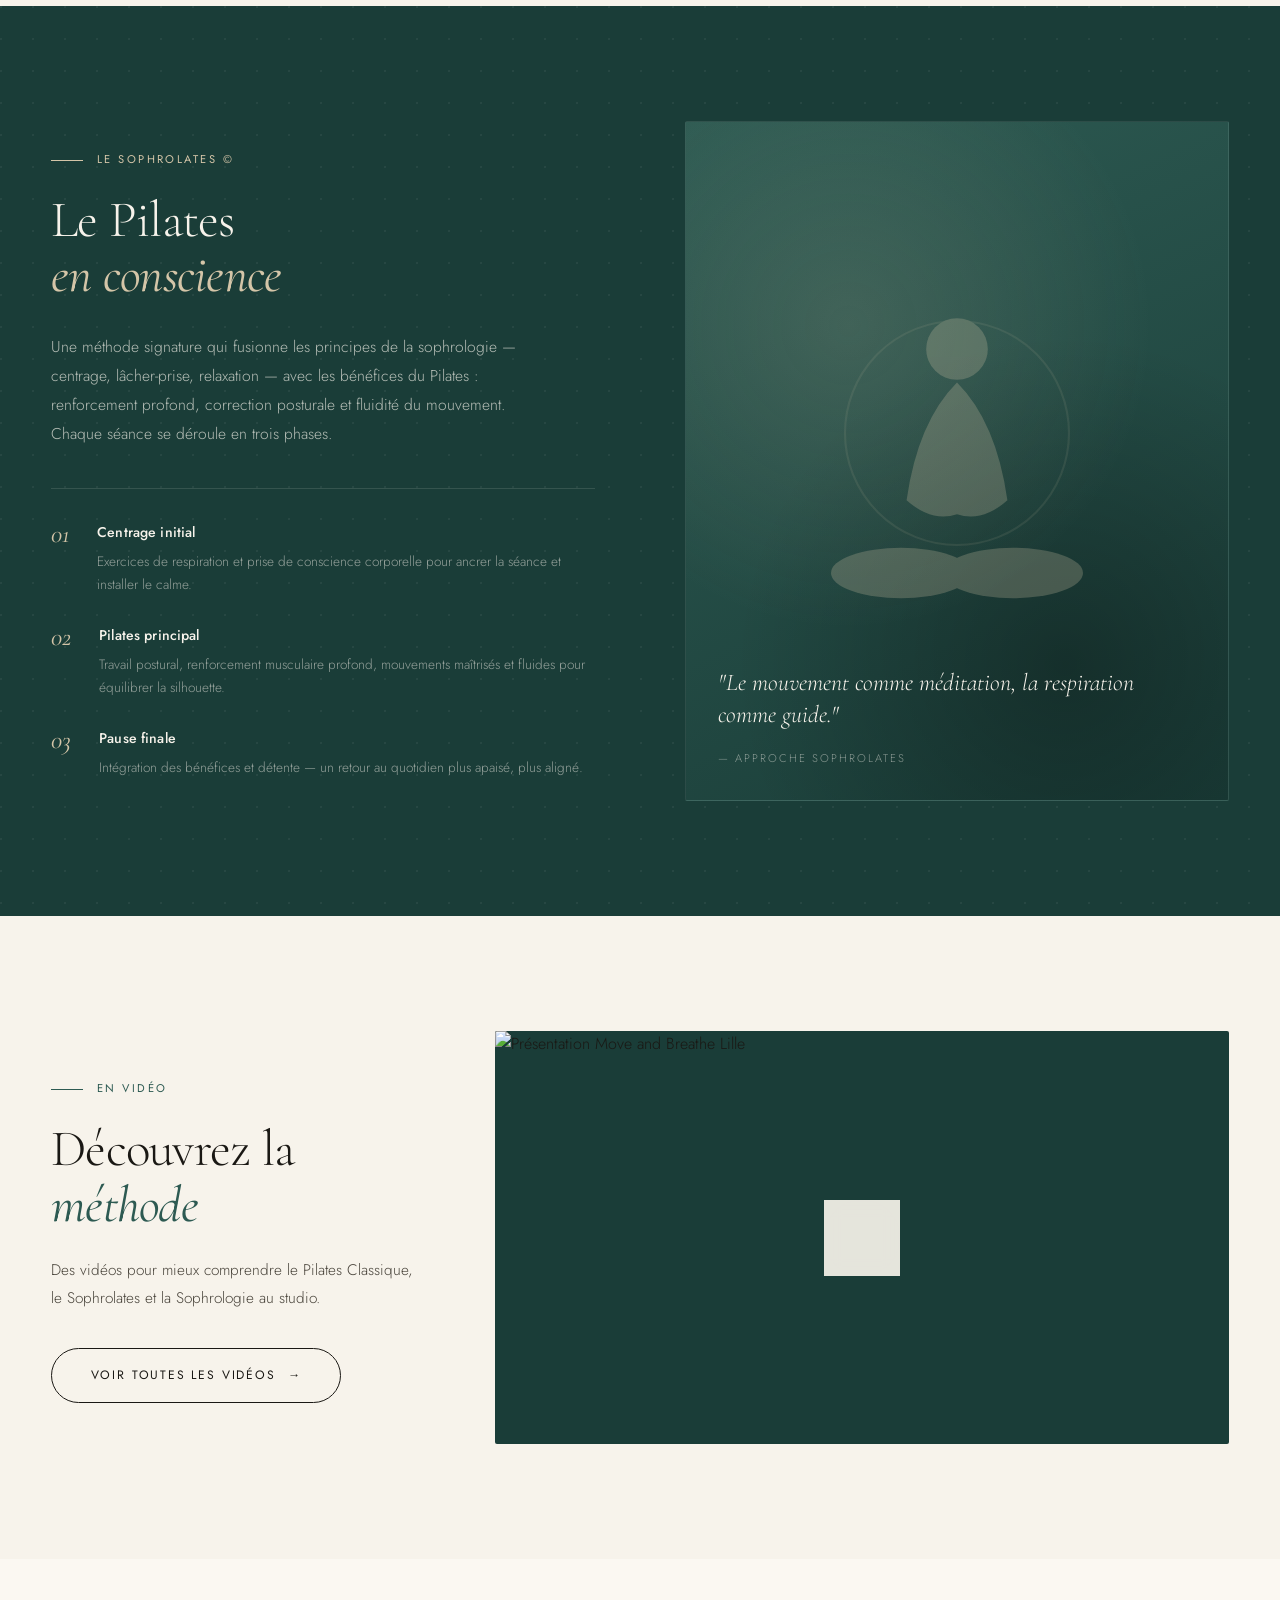
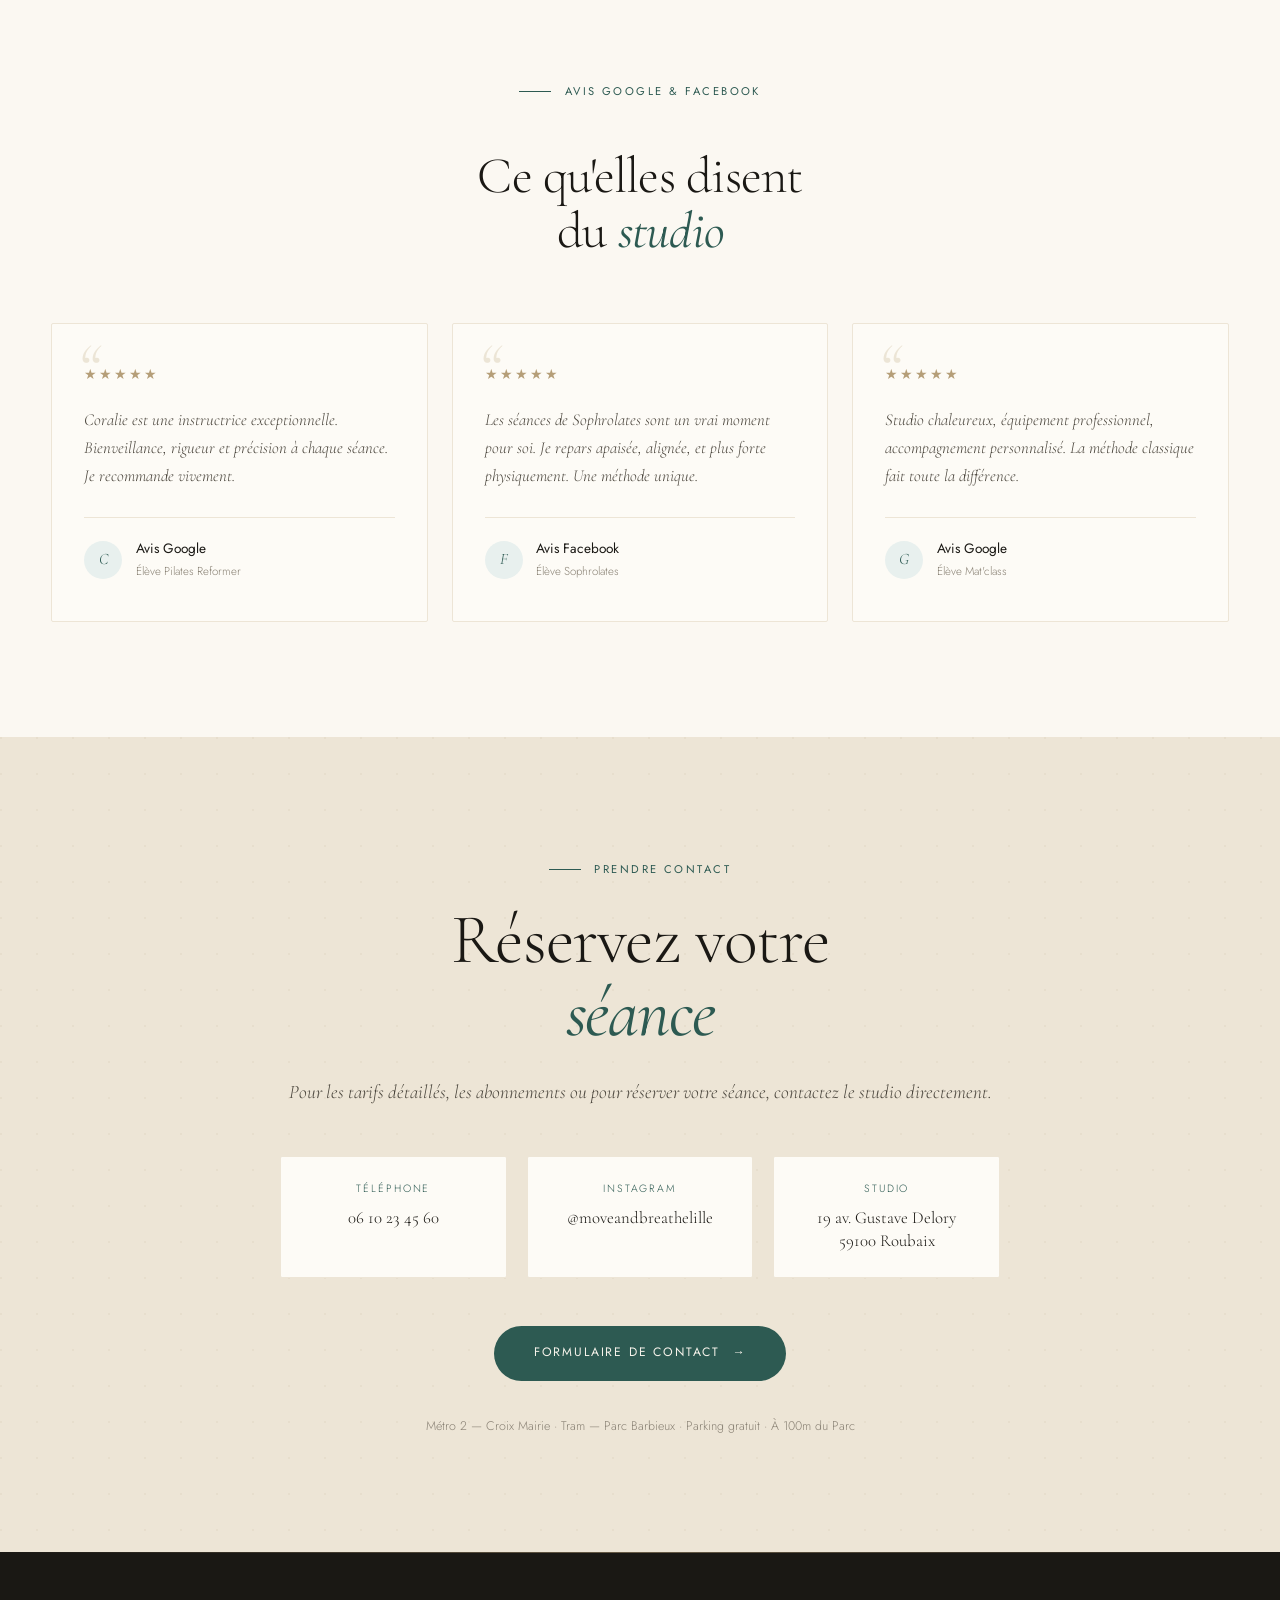
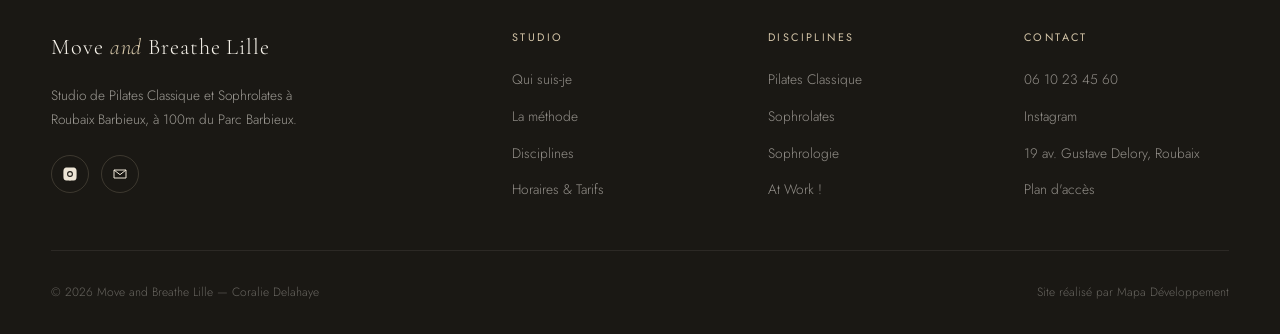
==== commit b305f10c: "ADD: First Version of the intern logiciel of Lynoria by Matis GOUYET CTO" ====
--- a/index.html
+++ b/index.html
@@ -5,789 +5,794 @@
 <meta name="viewport" content="width=device-width, initial-scale=1.0">
 <title>Move and Breathe Lille — Studio Pilates Classique & Sophrolates · Roubaix Barbieux</title>
 <meta name="description" content="Studio de Pilates Classique et Sophrolates à Roubaix Barbieux, à 100m du Parc Barbieux. Cours sur tapis et machines (Reformer, Cadillac, Wunda Chair). Sophrologie et Sophrolates avec Coralie Delahaye, instructrice certifiée.">
-<link href="https://fonts.googleapis.com/css2?family=Cormorant+Garamond:ital,wght@0,300;0,400;0,500;1,300;1,400&family=Jost:wght@300;400;500&display=swap" rel="stylesheet">
+<meta name="keywords" content="pilates Lille, pilates Roubaix, sophrologie Lille, sophrolates, studio pilates Barbieux, reformer Lille, cours pilates Roubaix">
+<link rel="canonical" href="https://moveandbreathelille.fr/">
+
+<!-- Open Graph -->
+<meta property="og:type" content="website">
+<meta property="og:title" content="Move and Breathe Lille — Studio Pilates Classique & Sophrolates">
+<meta property="og:description" content="Studio de Pilates Classique et Sophrolates à Roubaix Barbieux. Méthode signature Sophrolates par Coralie Delahaye.">
+<meta property="og:url" content="https://moveandbreathelille.fr/">
+<meta property="og:locale" content="fr_FR">
+<meta property="og:image" content="https://moveandbreathelille.fr/og-image.jpg">
+
+<!-- Fonts -->
+<link rel="preconnect" href="https://fonts.googleapis.com">
+<link rel="preconnect" href="https://fonts.gstatic.com" crossorigin>
+<link href="https://fonts.googleapis.com/css2?family=Cormorant+Garamond:ital,wght@0,300;0,400;0,500;1,300;1,400;1,500&family=Jost:wght@300;400;500&display=swap" rel="stylesheet">
+
+<link rel="stylesheet" href="styles.css">
+
 <style>
-  * { margin: 0; padding: 0; box-sizing: border-box; }
-  :root {
-    --teal: #1a7a6e;
-    --teal-dark: #0d5a51;
-    --teal-light: #e8f5f3;
-    --teal-mid: #4a9e94;
-    --cream: #f7f4ef;
-    --cream-dark: #ede8e0;
-    --sand: #c9b99a;
-    --text-dark: #1a1a1a;
-    --text-mid: #4a4a4a;
-    --text-light: #8a8a8a;
-    --white: #ffffff;
-  }
-  html { scroll-behavior: smooth; }
-  body {
-    font-family: 'Jost', sans-serif;
-    background: var(--cream);
-    color: var(--text-dark);
-    overflow-x: hidden;
-  }
-
-  /* NAV */
-  nav {
-    position: fixed; top: 0; left: 0; right: 0; z-index: 100;
-    display: flex; align-items: center; justify-content: space-between;
-    padding: 1.5rem 4rem;
-    background: rgba(247,244,239,0.85);
-    backdrop-filter: blur(12px);
-    border-bottom: 1px solid rgba(201,185,154,0.2);
-    transition: all 0.4s ease;
-  }
-  .nav-logo {
-    font-family: 'Cormorant Garamond', serif;
-    font-size: 1.25rem;
-    font-weight: 400;
-    letter-spacing: 0.08em;
-    color: var(--teal-dark);
-  }
-  .nav-links {
-    display: flex; gap: 2.5rem; list-style: none;
-  }
-  .nav-links a {
-    font-size: 0.78rem;
-    letter-spacing: 0.12em;
-    text-transform: uppercase;
-    color: var(--text-mid);
-    text-decoration: none;
-    transition: color 0.3s;
-  }
-  .nav-links a:hover { color: var(--teal); }
-  .nav-cta {
-    background: var(--teal);
-    color: var(--white) !important;
-    padding: 0.65rem 1.6rem;
-    border-radius: 2px;
-    font-size: 0.75rem !important;
-    letter-spacing: 0.15em !important;
-    transition: background 0.3s !important;
-  }
-  .nav-cta:hover { background: var(--teal-dark) !important; }
-
-  /* HERO */
+  /* ==== HERO ==== */
   .hero {
     min-height: 100vh;
     display: grid;
-    grid-template-columns: 1fr 1fr;
+    grid-template-columns: 1.05fr 1fr;
     position: relative;
     overflow: hidden;
-  }
+    background: var(--cream);
+  }
+  .hero-content {
+    padding: clamp(7rem, 14vw, 11rem) clamp(2rem, 5vw, 5rem) clamp(3rem, 6vw, 5rem) var(--gutter);
+    display: flex;
+    flex-direction: column;
+    justify-content: center;
+    position: relative;
+    z-index: 2;
+  }
+  .hero-content::before {
+    content: '';
+    position: absolute;
+    top: 0; left: 0; right: 0; bottom: 0;
+    background-image: radial-gradient(circle at 1px 1px, rgba(181, 158, 120, 0.18) 1px, transparent 0);
+    background-size: 32px 32px;
+    opacity: 0.4;
+    pointer-events: none;
+    z-index: -1;
+  }
+  .hero-eyebrow { margin-bottom: 2.25rem; }
+  .hero-title {
+    margin-bottom: 2rem;
+    font-family: var(--serif);
+    font-weight: 300;
+    font-size: clamp(3rem, 6.5vw, 6.2rem);
+    line-height: 0.98;
+    letter-spacing: -0.025em;
+    color: var(--ink);
+  }
+  .hero-title em { font-style: italic; color: var(--teal); font-weight: 400; }
+  .hero-title .ampersand {
+    font-style: italic;
+    color: var(--sand-deep);
+    font-weight: 400;
+    margin: 0 0.1em;
+  }
+  .hero-desc {
+    font-family: var(--serif);
+    font-style: italic;
+    font-size: clamp(1.05rem, 1.3vw, 1.25rem);
+    line-height: 1.6;
+    color: var(--ink-soft);
+    max-width: 440px;
+    margin-bottom: 2.75rem;
+    font-weight: 300;
+  }
+  .hero-actions {
+    display: flex;
+    align-items: center;
+    gap: 1.5rem;
+    margin-bottom: clamp(3rem, 6vw, 5rem);
+    flex-wrap: wrap;
+  }
+  .hero-meta {
+    margin-top: auto;
+    max-width: 480px;
+  }
+
+  /* Hero visual */
   .hero-visual {
     position: relative;
-    background: linear-gradient(135deg, #0d5a51 0%, #1a7a6e 40%, #2d9b8e 100%);
     overflow: hidden;
-  }
-  .hero-visual::before {
+    background: linear-gradient(160deg, var(--teal-deep) 0%, var(--teal) 50%, var(--teal-mid) 100%);
+  }
+  .hero-visual::after {
     content: '';
-    position: absolute; inset: 0;
-    background: url("data:image/svg+xml,%3Csvg width='60' height='60' viewBox='0 0 60 60' xmlns='http://www.w3.org/2000/svg'%3E%3Cg fill='none' fill-rule='evenodd'%3E%3Cg fill='%23ffffff' fill-opacity='0.04'%3E%3Ccircle cx='30' cy='30' r='1'/%3E%3C/g%3E%3C/g%3E%3C/svg%3E");
+    position: absolute;
+    inset: 0;
+    background-image:
+      radial-gradient(circle at 30% 25%, rgba(255,255,255,0.10) 0%, transparent 50%),
+      radial-gradient(circle at 75% 75%, rgba(0,0,0,0.20) 0%, transparent 60%);
   }
   .hero-figure {
-    position: absolute; inset: 0;
-    display: flex; align-items: center; justify-content: center;
-  }
-  .hero-silhouette {
+    position: absolute;
+    inset: 0;
+    display: flex;
+    align-items: center;
+    justify-content: center;
+    z-index: 1;
+  }
+  .hero-figure svg {
+    width: 65%;
+    max-width: 360px;
+    height: auto;
+    opacity: 0.22;
+    filter: drop-shadow(0 8px 24px rgba(0,0,0,0.2));
+  }
+  .hero-vertical-text {
+    position: absolute;
+    top: 50%;
+    right: 1.5rem;
+    transform: translateY(-50%) rotate(180deg);
+    writing-mode: vertical-rl;
+    color: rgba(247, 243, 235, 0.4);
+    font-size: 0.7rem;
+    letter-spacing: 0.3em;
+    text-transform: uppercase;
+    z-index: 3;
+  }
+  .hero-corner {
+    position: absolute;
+    top: 2rem; right: 2rem;
+    width: 80px; height: 80px;
+    border: 1px solid rgba(247, 243, 235, 0.2);
+    border-radius: 50%;
+    display: flex;
+    align-items: center;
+    justify-content: center;
+    z-index: 3;
+  }
+  .hero-corner::before {
+    content: '';
+    width: 8px; height: 8px;
+    background: var(--sand);
+    border-radius: 50%;
+  }
+  .hero-visual-meta {
+    position: absolute;
+    bottom: 2.5rem;
+    left: 2.5rem;
+    right: 2.5rem;
+    color: var(--cream);
+    z-index: 3;
+  }
+  .hero-visual-eyebrow {
+    font-size: 0.68rem;
+    letter-spacing: 0.22em;
+    text-transform: uppercase;
+    color: rgba(247, 243, 235, 0.55);
+    margin-bottom: 1.25rem;
+  }
+  .hero-visual-quote {
+    font-family: var(--serif);
+    font-style: italic;
+    font-size: clamp(1.1rem, 1.4vw, 1.4rem);
+    line-height: 1.45;
+    color: rgba(247, 243, 235, 0.92);
+    margin-bottom: 0.75rem;
+    max-width: 380px;
+  }
+  .hero-visual-cite {
+    font-size: 0.72rem;
+    letter-spacing: 0.16em;
+    text-transform: uppercase;
+    color: rgba(247, 243, 235, 0.5);
+  }
+
+  /* ==== INTRO / WHO ==== */
+  .intro { background: var(--cream-soft); padding: clamp(5rem, 10vw, 9rem) 0; }
+  .intro-grid {
+    display: grid;
+    grid-template-columns: 1fr 1.15fr;
+    gap: clamp(3rem, 7vw, 7rem);
+    align-items: center;
+  }
+  .intro-image-wrap {
+    position: relative;
+    aspect-ratio: 3/4;
+    border-radius: 2px;
+    overflow: hidden;
+  }
+  .intro-image-wrap::after {
+    content: '';
+    position: absolute;
+    bottom: -1.5rem; right: -1.5rem;
+    width: 70%; height: 70%;
+    border: 1px solid var(--sand);
+    border-radius: 2px;
+    z-index: -1;
+  }
+  .intro-badge {
+    position: absolute;
+    bottom: 1.75rem; left: 1.75rem;
+    background: var(--cream);
+    border-radius: 2px;
+    padding: 1.25rem 1.5rem;
+    z-index: 2;
+    backdrop-filter: blur(8px);
+  }
+  .intro-badge-num {
+    font-family: var(--serif);
+    font-style: italic;
+    font-size: 2.2rem;
+    color: var(--teal);
+    line-height: 1;
+    display: block;
+  }
+  .intro-badge-label {
+    font-size: 0.66rem;
+    letter-spacing: 0.18em;
+    text-transform: uppercase;
+    color: var(--ink-mute);
+    display: block;
+    margin-top: 0.4rem;
+  }
+  .intro-content .h-2 { margin-bottom: 1.75rem; margin-top: 1.25rem; }
+  .intro-features {
+    list-style: none;
+    display: flex;
+    flex-direction: column;
+    gap: 1rem;
+    margin: 2.25rem 0 2.5rem;
+    border-top: 1px solid var(--sand-line);
+    padding-top: 2rem;
+  }
+  .intro-features li {
+    display: flex;
+    align-items: flex-start;
+    gap: 1rem;
+    font-size: 0.93rem;
+    color: var(--ink-soft);
+    line-height: 1.65;
+  }
+  .intro-features li::before {
+    content: '';
+    width: 6px; height: 6px;
+    background: var(--teal);
+    border-radius: 50%;
+    flex-shrink: 0;
+    margin-top: 0.55rem;
+  }
+
+  /* ==== DISCIPLINES ==== */
+  .disciplines { background: var(--cream); }
+  .disciplines-grid {
+    display: grid;
+    grid-template-columns: repeat(3, 1fr);
+    gap: 1.5rem;
+  }
+  .discipline-card {
+    background: var(--ivory);
+    border: 1px solid var(--cream-deep);
+    border-radius: 2px;
+    overflow: hidden;
+    transition: transform 0.5s var(--ease), box-shadow 0.5s var(--ease);
+    text-decoration: none;
+    display: block;
+    color: inherit;
+  }
+  .discipline-card:nth-child(2) { transform: translateY(2.5rem); }
+  .discipline-card:hover {
+    transform: translateY(-6px);
+    box-shadow: 0 30px 60px -30px rgba(45, 90, 82, 0.25);
+  }
+  .discipline-card:nth-child(2):hover { transform: translateY(calc(2.5rem - 6px)); }
+  .discipline-visual {
+    aspect-ratio: 4/5;
+    position: relative;
+    overflow: hidden;
+  }
+  .discipline-visual-1 { background: linear-gradient(165deg, #1A3D38, #2D5A52 60%, #4A8B7F); }
+  .discipline-visual-2 { background: linear-gradient(165deg, #6B5840, #B59E78 60%, #D4C5A8); }
+  .discipline-visual-3 { background: linear-gradient(165deg, #2D5A52, #4A8B7F 60%, #7CBDB1); }
+  .discipline-visual::after {
+    content: '';
+    position: absolute;
+    inset: 0;
+    background-image:
+      radial-gradient(circle at 30% 30%, rgba(255,255,255,0.10) 0%, transparent 50%),
+      repeating-linear-gradient(45deg, transparent, transparent 60px, rgba(255,255,255,0.02) 60px, rgba(255,255,255,0.02) 61px);
+  }
+  .discipline-number {
+    position: absolute;
+    top: 1.5rem; right: 1.5rem;
+    font-family: var(--serif);
+    font-style: italic;
+    font-size: 1.5rem;
+    color: rgba(247, 243, 235, 0.5);
+    z-index: 2;
+  }
+  .discipline-icon {
+    position: absolute;
+    inset: 0;
+    display: flex;
+    align-items: center;
+    justify-content: center;
+    z-index: 1;
+  }
+  .discipline-icon svg {
+    width: 50%;
+    max-width: 180px;
+    opacity: 0.32;
+    filter: drop-shadow(0 4px 16px rgba(0,0,0,0.15));
+  }
+  .discipline-content {
+    padding: 1.75rem 1.75rem 2rem;
+  }
+  .discipline-tag {
+    font-size: 0.66rem;
+    letter-spacing: 0.18em;
+    text-transform: uppercase;
+    color: var(--teal);
+    margin-bottom: 0.6rem;
+  }
+  .discipline-name {
+    font-family: var(--serif);
+    font-size: 1.65rem;
+    font-weight: 300;
+    color: var(--ink);
+    margin-bottom: 0.75rem;
+    letter-spacing: -0.01em;
+  }
+  .discipline-desc {
+    font-size: 0.88rem;
+    color: var(--ink-soft);
+    line-height: 1.65;
+    margin-bottom: 1.25rem;
+  }
+  .discipline-link {
+    font-size: 0.72rem;
+    letter-spacing: 0.16em;
+    text-transform: uppercase;
+    color: var(--teal);
+    display: inline-flex;
+    align-items: center;
+    gap: 0.6rem;
+    transition: gap 0.3s var(--ease);
+  }
+  .discipline-card:hover .discipline-link { gap: 0.95rem; }
+
+  /* ==== SOPHROLATES SIGNATURE ==== */
+  .signature {
+    background: var(--teal-deep);
+    color: var(--cream);
+    padding: clamp(5rem, 9vw, 8rem) 0;
+    position: relative;
+    overflow: hidden;
+  }
+  .signature::before {
+    content: '';
+    position: absolute;
+    inset: 0;
+    background-image: radial-gradient(circle at 1px 1px, rgba(247, 243, 235, 0.06) 1px, transparent 0);
+    background-size: 32px 32px;
+    pointer-events: none;
+  }
+  .signature .container { position: relative; z-index: 1; }
+  .signature-grid {
+    display: grid;
+    grid-template-columns: 1fr 1fr;
+    gap: clamp(3rem, 7vw, 7rem);
+    align-items: center;
+  }
+  .signature-eyebrow {
+    color: var(--sand);
+  }
+  .signature-eyebrow::before { background: var(--sand); }
+  .signature h2 { color: var(--cream); margin-top: 1.5rem; margin-bottom: 1.75rem; }
+  .signature h2 em { color: var(--sand); }
+  .signature-text {
+    font-size: 0.98rem;
+    line-height: 1.85;
+    color: rgba(247, 243, 235, 0.7);
+    margin-bottom: 2.5rem;
+    max-width: 480px;
+  }
+  .phases {
+    list-style: none;
+    display: flex;
+    flex-direction: column;
+    gap: 1.75rem;
+    border-top: 1px solid rgba(247, 243, 235, 0.12);
+    padding-top: 2rem;
+  }
+  .phase {
+    display: grid;
+    grid-template-columns: auto 1fr;
+    gap: 1.75rem;
+    align-items: flex-start;
+  }
+  .phase-num {
+    font-family: var(--serif);
+    font-style: italic;
+    font-size: 1.6rem;
+    color: var(--sand);
+    line-height: 1;
+    font-weight: 400;
+  }
+  .phase-title {
+    font-size: 0.88rem;
+    font-weight: 500;
+    color: var(--cream);
+    margin-bottom: 0.4rem;
+    letter-spacing: 0.01em;
+  }
+  .phase-text {
+    font-size: 0.85rem;
+    line-height: 1.7;
+    color: rgba(247, 243, 235, 0.55);
+  }
+  .signature-visual {
+    aspect-ratio: 4/5;
+    position: relative;
+    border-radius: 2px;
+    overflow: hidden;
+    background: linear-gradient(155deg, var(--teal) 0%, var(--teal-deep) 100%);
+    border: 1px solid rgba(247, 243, 235, 0.08);
+  }
+  .signature-visual::after {
+    content: '';
+    position: absolute;
+    inset: 0;
+    background:
+      radial-gradient(circle at 30% 30%, rgba(212, 197, 168, 0.15) 0%, transparent 50%),
+      radial-gradient(circle at 70% 80%, rgba(0,0,0,0.3) 0%, transparent 50%);
+  }
+  .signature-visual-content {
+    position: absolute;
+    bottom: 2rem; left: 2rem; right: 2rem;
+    z-index: 2;
+  }
+  .signature-visual-quote {
+    font-family: var(--serif);
+    font-style: italic;
+    font-size: 1.5rem;
+    line-height: 1.3;
+    color: var(--cream);
+    margin-bottom: 1.25rem;
+  }
+  .signature-visual-cite {
+    font-size: 0.7rem;
+    letter-spacing: 0.18em;
+    text-transform: uppercase;
+    color: rgba(247, 243, 235, 0.5);
+  }
+  .signature-visual-icon {
+    position: absolute;
+    inset: 0;
+    display: flex;
+    align-items: center;
+    justify-content: center;
+    opacity: 0.25;
+    z-index: 1;
+  }
+  .signature-visual-icon svg { width: 55%; max-width: 280px; }
+
+  /* ==== VIDEOS TEASER ==== */
+  .videos-teaser { background: var(--cream); }
+  .videos-teaser-grid {
+    display: grid;
+    grid-template-columns: 1fr 2fr;
+    gap: clamp(3rem, 6vw, 5rem);
+    align-items: center;
+  }
+  .yt-lite {
+    position: relative;
+    aspect-ratio: 16/9;
+    background: var(--teal-deep);
+    cursor: pointer;
+    overflow: hidden;
+    border-radius: 2px;
+    transition: transform 0.4s var(--ease);
+  }
+  .yt-lite:hover { transform: scale(1.01); }
+  .yt-thumb {
     width: 100%; height: 100%;
-    opacity: 0.15;
-    background: url("data:image/svg+xml,%3Csvg viewBox='0 0 400 600' xmlns='http://www.w3.org/2000/svg'%3E%3Cellipse cx='200' cy='120' rx='40' ry='40' fill='white'/%3E%3Cpath d='M200 160 Q160 200 140 280 Q160 300 200 290 Q240 300 260 280 Q240 200 200 160Z' fill='white'/%3E%3Cpath d='M160 200 Q100 240 80 300 Q100 320 130 300 Q150 260 160 240Z' fill='white'/%3E%3Cpath d='M240 200 Q300 240 320 300 Q300 320 270 300 Q250 260 240 240Z' fill='white'/%3E%3Cpath d='M170 290 Q150 360 160 440' stroke='white' stroke-width='20' stroke-linecap='round' fill='none'/%3E%3Cpath d='M230 290 Q250 360 240 440' stroke='white' stroke-width='20' stroke-linecap='round' fill='none'/%3E%3C/svg%3E") center/contain no-repeat;
-  }
-  .hero-overlay-text {
-    position: absolute; inset: 0;
-    display: flex; flex-direction: column;
-    justify-content: flex-end; padding: 4rem;
-  }
-  .hero-label {
-    font-size: 0.7rem;
-    letter-spacing: 0.2em;
-    text-transform: uppercase;
-    color: rgba(255,255,255,0.6);
-    margin-bottom: 1rem;
-  }
-  .hero-stats {
-    display: grid; grid-template-columns: repeat(3, 1fr); gap: 1.5rem;
-    border-top: 1px solid rgba(255,255,255,0.15);
-    padding-top: 2rem;
-  }
-  .hero-stat-num {
-    font-family: 'Cormorant Garamond', serif;
-    font-size: 2.2rem; font-weight: 300;
-    color: var(--white);
+    object-fit: cover;
     display: block;
-  }
-  .hero-stat-label {
-    font-size: 0.68rem; letter-spacing: 0.1em;
-    text-transform: uppercase;
-    color: rgba(255,255,255,0.55);
-    display: block; margin-top: 0.2rem;
-  }
-
-  .hero-content {
-    display: flex; flex-direction: column;
+    transition: filter 0.4s;
+  }
+  .yt-lite:hover .yt-thumb { filter: brightness(0.85); }
+  .yt-play-btn {
+    position: absolute;
+    top: 50%; left: 50%;
+    transform: translate(-50%, -50%);
+    width: 76px; height: 76px;
+    background: rgba(247, 243, 235, 0.92);
+    border-radius: 50%;
+    display: flex;
+    align-items: center;
     justify-content: center;
-    padding: 8rem 5rem 4rem 4rem;
-    background: var(--cream);
+    backdrop-filter: blur(8px);
+    transition: all 0.3s var(--ease);
+    z-index: 2;
+  }
+  .yt-lite:hover .yt-play-btn { background: var(--teal); }
+  .yt-play-btn svg {
+    width: 26px;
+    fill: var(--teal);
+    margin-left: 4px;
+    transition: fill 0.3s;
+  }
+  .yt-lite:hover .yt-play-btn svg { fill: var(--cream); }
+  .yt-active .yt-play-btn { display: none; }
+
+  /* ==== TESTIMONIALS ==== */
+  .testimonials { background: var(--cream-soft); }
+  .testimonials-grid {
+    display: grid;
+    grid-template-columns: repeat(3, 1fr);
+    gap: 1.5rem;
+    margin-top: 3rem;
+  }
+  .testimonial {
+    background: var(--ivory);
+    border: 1px solid var(--cream-deep);
+    padding: 2.5rem 2rem;
+    border-radius: 2px;
     position: relative;
-  }
-  .hero-eyebrow {
-    font-size: 0.7rem; letter-spacing: 0.25em;
-    text-transform: uppercase; color: var(--teal);
-    margin-bottom: 2rem;
-    display: flex; align-items: center; gap: 1rem;
-  }
-  .hero-eyebrow::before {
-    content: '';
-    display: inline-block; width: 2.5rem; height: 1px;
-    background: var(--teal);
-  }
-  .hero-title {
-    font-family: 'Cormorant Garamond', serif;
-    font-size: clamp(3.5rem, 5vw, 5.5rem);
+    transition: all 0.3s var(--ease);
+  }
+  .testimonial:hover {
+    border-color: var(--sand);
+    box-shadow: 0 30px 60px -30px rgba(45, 90, 82, 0.18);
+  }
+  .testimonial-quote-mark {
+    position: absolute;
+    top: 0.5rem; left: 1.5rem;
+    font-family: var(--serif);
+    font-style: italic;
+    font-size: 4.5rem;
+    color: var(--sand);
+    opacity: 0.4;
+    line-height: 1;
+  }
+  .testimonial-stars {
+    color: var(--sand-deep);
+    font-size: 0.85rem;
+    letter-spacing: 0.15em;
+    margin-bottom: 1.25rem;
+    position: relative;
+  }
+  .testimonial-text {
+    font-family: var(--serif);
+    font-style: italic;
+    font-size: 1.05rem;
+    line-height: 1.65;
+    color: var(--ink-soft);
+    margin-bottom: 1.75rem;
     font-weight: 300;
-    line-height: 1.05;
-    color: var(--text-dark);
-    margin-bottom: 2rem;
-  }
-  .hero-title em {
+  }
+  .testimonial-author {
+    display: flex;
+    align-items: center;
+    gap: 0.85rem;
+    padding-top: 1.25rem;
+    border-top: 1px solid var(--cream-deep);
+  }
+  .testimonial-avatar {
+    width: 38px; height: 38px;
+    background: var(--teal-soft);
+    border-radius: 50%;
+    display: flex;
+    align-items: center;
+    justify-content: center;
+    font-family: var(--serif);
     font-style: italic;
     color: var(--teal);
-  }
-  .hero-desc {
     font-size: 1rem;
-    line-height: 1.8;
-    color: var(--text-mid);
-    max-width: 360px;
+  }
+  .testimonial-name {
+    font-size: 0.85rem;
+    color: var(--ink);
+    font-weight: 400;
+    margin-bottom: 0.15rem;
+  }
+  .testimonial-meta {
+    font-size: 0.72rem;
+    color: var(--ink-mute);
+  }
+
+  /* ==== CTA FINAL ==== */
+  .cta-final {
+    background: var(--cream-deep);
+    text-align: center;
+    position: relative;
+    overflow: hidden;
+  }
+  .cta-final::before {
+    content: '';
+    position: absolute;
+    inset: 0;
+    background-image: radial-gradient(circle at 1px 1px, rgba(181, 158, 120, 0.2) 1px, transparent 0);
+    background-size: 36px 36px;
+    opacity: 0.5;
+    pointer-events: none;
+  }
+  .cta-final .container { position: relative; z-index: 1; }
+  .cta-final-inner {
+    max-width: 720px;
+    margin: 0 auto;
+  }
+  .cta-final h2 { margin: 1.5rem 0 1.75rem; }
+  .cta-final-text {
+    font-family: var(--serif);
+    font-style: italic;
+    font-size: 1.2rem;
+    line-height: 1.6;
+    color: var(--ink-soft);
     margin-bottom: 3rem;
-    font-weight: 300;
-  }
-  .hero-actions {
-    display: flex; align-items: center; gap: 2rem;
-  }
-  .btn-primary {
-    background: var(--teal);
-    color: var(--white);
-    padding: 1rem 2.5rem;
-    border: none; cursor: pointer;
-    font-family: 'Jost', sans-serif;
-    font-size: 0.78rem;
-    letter-spacing: 0.15em;
+  }
+  .cta-options {
+    display: grid;
+    grid-template-columns: repeat(3, 1fr);
+    gap: 1.25rem;
+    margin-bottom: 3rem;
+  }
+  .cta-option {
+    background: var(--ivory);
+    padding: 1.5rem 1.25rem;
+    border-radius: 2px;
+    border: 1px solid var(--cream-deep);
+    text-decoration: none;
+    display: block;
+    transition: all 0.3s var(--ease);
+    color: inherit;
+  }
+  .cta-option:hover {
+    border-color: var(--teal);
+    transform: translateY(-2px);
+    box-shadow: 0 12px 28px -14px rgba(45, 90, 82, 0.2);
+  }
+  .cta-option-label {
+    font-size: 0.66rem;
+    letter-spacing: 0.18em;
     text-transform: uppercase;
-    border-radius: 2px;
-    transition: all 0.3s ease;
-    text-decoration: none;
-    display: inline-block;
-  }
-  .btn-primary:hover {
-    background: var(--teal-dark);
-    transform: translateY(-2px);
-    box-shadow: 0 8px 24px rgba(26,122,110,0.25);
-  }
-  .btn-ghost {
-    background: transparent;
-    color: var(--text-mid);
-    font-size: 0.78rem;
-    letter-spacing: 0.12em;
-    text-transform: uppercase;
-    text-decoration: none;
-    display: flex; align-items: center; gap: 0.6rem;
-    transition: color 0.3s;
-  }
-  .btn-ghost:hover { color: var(--teal); }
-  .btn-ghost::after {
-    content: '→';
-    transition: transform 0.3s;
-  }
-  .btn-ghost:hover::after { transform: translateX(4px); }
-
-  /* MARQUEE */
-  .marquee-wrap {
-    background: var(--teal-dark);
-    padding: 1rem 0;
-    overflow: hidden;
-    display: flex;
-  }
-  .marquee-track {
-    display: flex; gap: 3rem;
-    animation: marquee 20s linear infinite;
-    white-space: nowrap;
-  }
-  .marquee-item {
-    font-size: 0.7rem; letter-spacing: 0.2em;
-    text-transform: uppercase;
-    color: rgba(255,255,255,0.7);
-    display: flex; align-items: center; gap: 3rem;
-  }
-  .marquee-dot {
-    width: 4px; height: 4px;
-    border-radius: 50%;
-    background: var(--teal-mid);
-    display: inline-block;
-  }
-  @keyframes marquee {
-    from { transform: translateX(0); }
-    to { transform: translateX(-50%); }
-  }
-
-  /* SECTION GÉNÉRALE */
-  section { padding: 7rem 0; }
-  .container { max-width: 1200px; margin: 0 auto; padding: 0 4rem; }
-
-  .section-label {
-    font-size: 0.68rem; letter-spacing: 0.25em;
-    text-transform: uppercase; color: var(--teal);
-    margin-bottom: 1.5rem;
-    display: flex; align-items: center; gap: 1rem;
-  }
-  .section-label::before {
-    content: '';
-    display: inline-block; width: 1.5rem; height: 1px;
-    background: var(--teal);
-  }
-
-  /* RECONNECT */
-  .reconnect { background: var(--white); }
-  .reconnect-grid {
-    display: grid; grid-template-columns: 1fr 1fr; gap: 6rem;
-    align-items: center;
-  }
-  .reconnect-image {
-    position: relative;
-    aspect-ratio: 3/4;
-    background: linear-gradient(135deg, #1a7a6e 0%, #0d5a51 100%);
-    border-radius: 4px;
-    overflow: hidden;
-  }
-  .reconnect-image::after {
-    content: '';
-    position: absolute;
-    bottom: -2rem; right: -2rem;
-    width: 60%; height: 60%;
-    border: 1px solid var(--teal-light);
-    border-radius: 2px;
-    z-index: -1;
-  }
-  .reconnect-yoga {
-    position: absolute; inset: 0;
-    display: flex; align-items: center; justify-content: center;
-  }
-  .yoga-svg { width: 60%; opacity: 0.3; }
-  .reconnect-badge {
-    position: absolute; bottom: 2rem; right: -3rem;
-    background: var(--cream);
-    border: 1px solid var(--cream-dark);
-    border-radius: 4px;
-    padding: 1.5rem;
-    text-align: center;
-    width: 8rem;
-  }
-  .reconnect-badge-num {
-    font-family: 'Cormorant Garamond', serif;
-    font-size: 2rem; font-weight: 300;
-    color: var(--teal); display: block;
-  }
-  .reconnect-badge-text {
-    font-size: 0.65rem; letter-spacing: 0.1em;
-    text-transform: uppercase; color: var(--text-light);
-    display: block; margin-top: 0.25rem;
-  }
-  .reconnect-title {
-    font-family: 'Cormorant Garamond', serif;
-    font-size: clamp(2.5rem, 3.5vw, 4rem);
-    font-weight: 300; line-height: 1.1;
-    margin-bottom: 1.5rem;
-  }
-  .reconnect-title em { font-style: italic; color: var(--teal); }
-  .reconnect-text {
-    font-size: 0.95rem; line-height: 1.9;
-    color: var(--text-mid); font-weight: 300;
-    margin-bottom: 2.5rem;
-  }
-  .features-list { list-style: none; display: flex; flex-direction: column; gap: 1rem; }
-  .feature-item {
-    display: flex; align-items: flex-start; gap: 1rem;
-    font-size: 0.9rem; color: var(--text-mid);
-  }
-  .feature-dot {
-    width: 6px; height: 6px; border-radius: 50%;
-    background: var(--teal); flex-shrink: 0;
-    margin-top: 0.45rem;
-  }
-
-  /* PRATIQUES */
-  .pratiques { background: var(--cream); }
-  .pratiques-header {
-    text-align: center; max-width: 600px;
-    margin: 0 auto 5rem;
-  }
-  .section-title {
-    font-family: 'Cormorant Garamond', serif;
-    font-size: clamp(2.2rem, 3vw, 3.5rem);
-    font-weight: 300; line-height: 1.15;
-    margin-bottom: 1rem;
-  }
-  .section-title em { font-style: italic; color: var(--teal); }
-  .section-sub {
-    font-size: 0.95rem; line-height: 1.8;
-    color: var(--text-light); font-weight: 300;
-  }
-  .pratiques-grid {
-    display: grid; grid-template-columns: repeat(3, 1fr); gap: 1.5rem;
-  }
-  .pratique-card {
-    position: relative; border-radius: 4px;
-    overflow: hidden; cursor: pointer;
-    transition: transform 0.4s ease;
-  }
-  .pratique-card:hover { transform: translateY(-6px); }
-  .pratique-card:hover .pratique-overlay { opacity: 1; }
-  .pratique-bg {
-    aspect-ratio: 3/4;
-    position: relative;
-  }
-  .bg-yoga { background: linear-gradient(160deg, #1a7a6e, #0d4a44); }
-  .bg-pilates { background: linear-gradient(160deg, #2d5a5a, #1a3a3a); }
-  .bg-wellness { background: linear-gradient(160deg, #4a7a6e, #2d5a51); }
-  .pratique-pattern {
-    position: absolute; inset: 0;
-    background: repeating-linear-gradient(
-      45deg,
-      transparent,
-      transparent 40px,
-      rgba(255,255,255,0.03) 40px,
-      rgba(255,255,255,0.03) 41px
-    );
-  }
-  .pratique-overlay {
-    position: absolute; inset: 0;
-    background: rgba(13,74,68,0.6);
-    opacity: 0;
-    transition: opacity 0.4s ease;
-    display: flex; align-items: center; justify-content: center;
-  }
-  .pratique-discover {
-    border: 1px solid rgba(255,255,255,0.7);
-    color: rgba(255,255,255,0.9);
-    padding: 0.7rem 1.5rem;
-    font-size: 0.72rem;
-    letter-spacing: 0.15em; text-transform: uppercase;
-    border-radius: 2px;
-  }
-  .pratique-info {
-    padding: 1.5rem 0 0;
-  }
-  .pratique-tag {
-    font-size: 0.65rem; letter-spacing: 0.15em;
-    text-transform: uppercase; color: var(--teal);
-    margin-bottom: 0.5rem;
-  }
-  .pratique-name {
-    font-family: 'Cormorant Garamond', serif;
-    font-size: 1.5rem; font-weight: 300;
-    color: var(--text-dark);
-  }
-
-  /* MÉTHODE */
-  .methode { background: var(--teal-dark); padding: 7rem 0; }
-  .methode-grid {
-    display: grid; grid-template-columns: 1fr 1fr; gap: 8rem;
-    align-items: center;
-  }
-  .methode-label {
-    font-size: 0.68rem; letter-spacing: 0.25em;
-    text-transform: uppercase; color: rgba(255,255,255,0.45);
-    margin-bottom: 1.5rem;
-    display: flex; align-items: center; gap: 1rem;
-  }
-  .methode-label::before {
-    content: ''; display: inline-block;
-    width: 1.5rem; height: 1px;
-    background: rgba(255,255,255,0.3);
-  }
-  .methode-title {
-    font-family: 'Cormorant Garamond', serif;
-    font-size: clamp(2.5rem, 3.5vw, 4rem);
-    font-weight: 300; line-height: 1.1;
-    color: var(--white); margin-bottom: 2rem;
-  }
-  .methode-title em { font-style: italic; color: var(--teal-mid); }
-  .methode-text {
-    font-size: 0.95rem; line-height: 1.9;
-    color: rgba(255,255,255,0.65); font-weight: 300;
-    margin-bottom: 3rem;
-  }
-  .methode-list {
-    list-style: none;
-    display: flex; flex-direction: column; gap: 1.5rem;
-    border-top: 1px solid rgba(255,255,255,0.1);
-    padding-top: 2rem;
-  }
-  .methode-item {
-    display: flex; gap: 1.5rem;
-    align-items: flex-start;
-  }
-  .methode-num {
-    font-family: 'Cormorant Garamond', serif;
-    font-size: 1.5rem; font-weight: 300;
-    color: var(--teal-mid); flex-shrink: 0;
-    line-height: 1;
-  }
-  .methode-item-title {
-    font-size: 0.85rem; font-weight: 500;
-    color: rgba(255,255,255,0.9);
-    letter-spacing: 0.05em; margin-bottom: 0.3rem;
-  }
-  .methode-item-text {
-    font-size: 0.85rem; line-height: 1.7;
-    color: rgba(255,255,255,0.5); font-weight: 300;
-  }
-  .methode-visual {
-    position: relative;
-  }
-  .methode-phone {
-    border-radius: 24px;
-    overflow: hidden;
-    border: 1px solid rgba(255,255,255,0.1);
-    background: rgba(255,255,255,0.05);
-    aspect-ratio: 9/16;
-    display: flex; flex-direction: column;
-    align-items: center; justify-content: center;
-    gap: 1rem; padding: 2rem;
-  }
-  .phone-circle {
-    width: 80px; height: 80px; border-radius: 50%;
-    border: 1px solid rgba(255,255,255,0.15);
-    display: flex; align-items: center; justify-content: center;
-  }
-  .phone-circle-inner {
-    width: 50px; height: 50px; border-radius: 50%;
-    background: rgba(74,158,148,0.2);
-  }
-  .phone-lines { width: 100%; display: flex; flex-direction: column; gap: 0.5rem; }
-  .phone-line {
-    height: 1px;
-    background: rgba(255,255,255,0.1);
-    border-radius: 1px;
-  }
-  .phone-line:first-child { width: 70%; }
-  .phone-line:nth-child(2) { width: 55%; }
-  .phone-line:nth-child(3) { width: 80%; }
-
-  /* RYTHME */
-  .rythme { background: var(--cream); }
-  .rythme-grid {
-    display: grid; grid-template-columns: repeat(3, 1fr); gap: 1.5rem;
-    margin-top: 4rem;
-  }
-  .rythme-card {
-    background: var(--white);
-    border: 1px solid var(--cream-dark);
-    border-radius: 4px; padding: 2.5rem;
-    transition: all 0.3s ease;
-    position: relative; overflow: hidden;
-  }
-  .rythme-card::before {
-    content: ''; position: absolute;
-    top: 0; left: 0; right: 0;
-    height: 3px;
-    background: var(--teal);
-    transform: scaleX(0);
-    transform-origin: left;
-    transition: transform 0.4s ease;
-  }
-  .rythme-card:hover::before { transform: scaleX(1); }
-  .rythme-card:hover {
-    border-color: var(--teal-light);
-    box-shadow: 0 12px 32px rgba(26,122,110,0.08);
-    transform: translateY(-4px);
-  }
-  .rythme-card.featured {
-    background: var(--teal);
-    border-color: var(--teal);
-  }
-  .rythme-card.featured::before { display: none; }
-  .rythme-card.featured .rythme-type,
-  .rythme-card.featured .rythme-name,
-  .rythme-card.featured .rythme-price,
-  .rythme-card.featured .rythme-period,
-  .rythme-card.featured .rythme-feature,
-  .rythme-card.featured .rythme-badge {
-    color: rgba(255,255,255,0.9) !important;
-  }
-  .rythme-card.featured .rythme-divider { background: rgba(255,255,255,0.15); }
-  .rythme-card.featured .btn-rythme {
-    background: var(--white);
     color: var(--teal);
-  }
-  .popular-tag {
-    display: inline-block;
-    background: rgba(255,255,255,0.2);
-    color: var(--white) !important;
-    font-size: 0.65rem; letter-spacing: 0.12em;
-    text-transform: uppercase;
-    padding: 0.3rem 0.8rem;
-    border-radius: 20px;
-    margin-bottom: 1.5rem;
-  }
-  .rythme-type {
-    font-size: 0.68rem; letter-spacing: 0.18em;
-    text-transform: uppercase; color: var(--teal);
-    margin-bottom: 0.75rem;
-  }
-  .rythme-name {
-    font-family: 'Cormorant Garamond', serif;
-    font-size: 1.6rem; font-weight: 300;
-    margin-bottom: 2rem;
-  }
-  .rythme-price {
-    font-family: 'Cormorant Garamond', serif;
-    font-size: 3rem; font-weight: 300;
-    color: var(--text-dark); line-height: 1;
-  }
-  .rythme-period {
-    font-size: 0.8rem; color: var(--text-light);
-    margin-bottom: 0; font-weight: 300;
-  }
-  .rythme-divider {
-    height: 1px; background: var(--cream-dark);
-    margin: 2rem 0;
-  }
-  .rythme-features { list-style: none; display: flex; flex-direction: column; gap: 0.75rem; margin-bottom: 2rem; }
-  .rythme-feature {
-    font-size: 0.85rem; color: var(--text-mid);
-    display: flex; align-items: center; gap: 0.75rem;
-    font-weight: 300;
-  }
-  .rythme-check { color: var(--teal); font-size: 0.8rem; }
-  .btn-rythme {
-    display: block; width: 100%;
-    background: transparent;
-    border: 1px solid var(--teal);
-    color: var(--teal);
-    padding: 0.85rem;
-    font-family: 'Jost', sans-serif;
-    font-size: 0.75rem; letter-spacing: 0.12em;
-    text-transform: uppercase; cursor: pointer;
-    border-radius: 2px;
-    transition: all 0.3s ease;
-  }
-  .btn-rythme:hover {
-    background: var(--teal); color: var(--white);
-  }
-  .rythme-card.featured .btn-rythme:hover {
-    background: rgba(255,255,255,0.1);
-    color: var(--white);
-    border-color: var(--white);
-  }
-
-  /* TÉMOIGNAGES */
-  .temoignages { background: var(--teal-dark); }
-  .temoignages-header {
-    text-align: center; margin-bottom: 4rem;
-  }
-  .temoignages-title {
-    font-family: 'Cormorant Garamond', serif;
-    font-size: clamp(2.2rem, 3vw, 3.5rem);
-    font-weight: 300; color: var(--white);
-    line-height: 1.1;
-  }
-  .temoignages-title em { font-style: italic; color: var(--teal-mid); }
-  .temoignages-grid {
-    display: grid; grid-template-columns: repeat(3, 1fr); gap: 1.5rem;
-  }
-  .temoignage-card {
-    background: rgba(255,255,255,0.04);
-    border: 1px solid rgba(255,255,255,0.08);
-    border-radius: 4px; padding: 2.5rem;
-    transition: all 0.3s ease;
-  }
-  .temoignage-card:hover {
-    background: rgba(255,255,255,0.07);
-    border-color: rgba(255,255,255,0.15);
-  }
-  .temoignage-stars {
-    display: flex; gap: 4px; margin-bottom: 1.5rem;
-  }
-  .star { color: var(--teal-mid); font-size: 0.8rem; }
-  .temoignage-text {
-    font-family: 'Cormorant Garamond', serif;
-    font-size: 1.1rem; font-weight: 300; font-style: italic;
-    line-height: 1.7; color: rgba(255,255,255,0.8);
-    margin-bottom: 2rem;
-  }
-  .temoignage-author {
-    display: flex; align-items: center; gap: 1rem;
-  }
-  .author-avatar {
-    width: 42px; height: 42px; border-radius: 50%;
-    background: rgba(74,158,148,0.25);
-    border: 1px solid rgba(74,158,148,0.3);
-    display: flex; align-items: center; justify-content: center;
-    font-family: 'Cormorant Garamond', serif;
-    font-size: 1rem; color: var(--teal-mid);
-  }
-  .author-name {
-    font-size: 0.85rem; font-weight: 500;
-    color: rgba(255,255,255,0.9);
-  }
-  .author-detail {
-    font-size: 0.75rem; color: rgba(255,255,255,0.4);
-    font-weight: 300;
-  }
-
-  /* CTA FINAL */
-  .cta-final { background: var(--cream-dark); }
-  .cta-inner {
-    text-align: center; max-width: 700px;
-    margin: 0 auto;
-  }
-  .cta-title {
-    font-family: 'Cormorant Garamond', serif;
-    font-size: clamp(2.5rem, 4vw, 4.5rem);
-    font-weight: 300; line-height: 1.1;
-    margin-bottom: 1.5rem;
-  }
-  .cta-title em { font-style: italic; color: var(--teal); }
-  .cta-text {
-    font-size: 1rem; line-height: 1.8;
-    color: var(--text-mid); font-weight: 300;
-    margin-bottom: 3rem;
-  }
-  .cta-form {
-    display: flex; gap: 0; max-width: 480px; margin: 0 auto;
-  }
-  .cta-input {
-    flex: 1;
-    padding: 1rem 1.5rem;
-    border: 1px solid var(--cream-dark);
-    border-right: none;
-    background: var(--white);
-    font-family: 'Jost', sans-serif;
-    font-size: 0.9rem; color: var(--text-dark);
-    outline: none;
-    border-radius: 2px 0 0 2px;
-    transition: border-color 0.3s;
-  }
-  .cta-input:focus { border-color: var(--teal); }
-  .cta-input::placeholder { color: var(--text-light); }
-  .cta-submit {
-    background: var(--teal);
-    color: var(--white);
-    border: none; cursor: pointer;
-    padding: 1rem 2rem;
-    font-family: 'Jost', sans-serif;
-    font-size: 0.75rem; letter-spacing: 0.15em;
-    text-transform: uppercase;
-    border-radius: 0 2px 2px 0;
-    transition: background 0.3s;
-    white-space: nowrap;
-  }
-  .cta-submit:hover { background: var(--teal-dark); }
-
-  /* FOOTER */
-  footer {
-    background: #0a0a0a; color: rgba(255,255,255,0.5);
-    padding: 4rem 0 2rem;
-  }
-  .footer-grid {
-    display: grid; grid-template-columns: 2fr 1fr 1fr 1fr;
-    gap: 4rem; margin-bottom: 3rem;
-  }
-  .footer-brand {
-    font-family: 'Cormorant Garamond', serif;
-    font-size: 1.3rem; font-weight: 400;
-    color: var(--white); margin-bottom: 1rem;
-    letter-spacing: 0.05em;
-  }
-  .footer-tagline {
-    font-size: 0.85rem; line-height: 1.7;
-    font-weight: 300; max-width: 240px;
-  }
-  .footer-col-title {
-    font-size: 0.68rem; letter-spacing: 0.2em;
-    text-transform: uppercase; color: rgba(255,255,255,0.8);
-    margin-bottom: 1.5rem;
-  }
-  .footer-links { list-style: none; display: flex; flex-direction: column; gap: 0.75rem; }
-  .footer-links a {
-    font-size: 0.85rem; color: rgba(255,255,255,0.4);
-    text-decoration: none; font-weight: 300;
-    transition: color 0.3s;
-  }
-  .footer-links a:hover { color: var(--teal-mid); }
-  .footer-bottom {
-    border-top: 1px solid rgba(255,255,255,0.07);
-    padding-top: 2rem;
-    display: flex; justify-content: space-between; align-items: center;
-    font-size: 0.75rem;
-  }
-
-  /* ANIMATIONS */
-  @keyframes fadeUp {
-    from { opacity: 0; transform: translateY(30px); }
-    to { opacity: 1; transform: translateY(0); }
-  }
-  .animate-up { animation: fadeUp 0.8s ease forwards; }
-  .delay-1 { animation-delay: 0.1s; opacity: 0; }
-  .delay-2 { animation-delay: 0.25s; opacity: 0; }
-  .delay-3 { animation-delay: 0.4s; opacity: 0; }
-  .delay-4 { animation-delay: 0.55s; opacity: 0; }
+    margin-bottom: 0.6rem;
+  }
+  .cta-option-value {
+    font-family: var(--serif);
+    font-size: 1.05rem;
+    color: var(--ink);
+    line-height: 1.35;
+  }
+
+  /* ==== MOBILE ==== */
+  @media (max-width: 900px) {
+    .hero { grid-template-columns: 1fr; min-height: auto; }
+    .hero-visual { aspect-ratio: 4/5; order: -1; min-height: 50vh; }
+    .hero-content { padding-top: 7rem; padding-bottom: 4rem; min-height: 70vh; }
+    .intro-grid,
+    .signature-grid,
+    .videos-teaser-grid { grid-template-columns: 1fr; gap: 3rem; }
+    .disciplines-grid,
+    .testimonials-grid { grid-template-columns: 1fr; }
+    .discipline-card:nth-child(2) { transform: none; }
+    .discipline-card:nth-child(2):hover { transform: translateY(-6px); }
+    .cta-options { grid-template-columns: 1fr; }
+    .intro-badge { padding: 1rem 1.25rem; }
+    .intro-badge-num { font-size: 1.8rem; }
+  }
 </style>
+
+<!-- JSON-LD: LocalBusiness -->
+<script type="application/ld+json">
+{
+  "@context": "https://schema.org",
+  "@type": "HealthAndBeautyBusiness",
+  "name": "Move and Breathe Lille",
+  "image": "https://moveandbreathelille.fr/og-image.jpg",
+  "url": "https://moveandbreathelille.fr",
+  "telephone": "+33-6-10-23-45-60",
+  "priceRange": "€€",
+  "address": {
+    "@type": "PostalAddress",
+    "streetAddress": "19 avenue Gustave Delory",
+    "addressLocality": "Roubaix",
+    "postalCode": "59100",
+    "addressRegion": "Hauts-de-France",
+    "addressCountry": "FR"
+  },
+  "geo": { "@type": "GeoCoordinates", "latitude": 50.6800, "longitude": 3.1700 },
+  "openingHoursSpecification": [
+    {"@type":"OpeningHoursSpecification","dayOfWeek":["Monday","Tuesday","Wednesday","Thursday"],"opens":"09:00","closes":"20:00"},
+    {"@type":"OpeningHoursSpecification","dayOfWeek":"Friday","opens":"09:00","closes":"18:00"},
+    {"@type":"OpeningHoursSpecification","dayOfWeek":"Saturday","opens":"09:00","closes":"12:00"}
+  ],
+  "sameAs": ["https://www.instagram.com/moveandbreathelille"],
+  "founder": {"@type":"Person","name":"Coralie Delahaye"},
+  "description": "Studio de Pilates Classique et Sophrolates à Roubaix Barbieux. Cours sur tapis et machines, Sophrologie et méthode signature Sophrolates par Coralie Delahaye, instructrice certifiée."
+}
+</script>
 </head>
+
 <body>
 
-<nav>
-  <div class="nav-logo">Move and Breathe Lille</div>
-  <ul class="nav-links">
-    <li><a href="#about">Qui suis-je</a></li>
-    <li><a href="#disciplines">Disciplines</a></li>
-    <li><a href="#methode">Méthode</a></li>
-    <li><a href="#tarifs">Horaires & Tarifs</a></li>
-    <li><a href="#contact" class="nav-cta">Contact</a></li>
-  </ul>
+<!-- NAV -->
+<nav class="nav" aria-label="Navigation principale">
+  <div class="nav-inner">
+    <a href="index.html" class="nav-logo">Move <em>and</em> Breathe Lille</a>
+    <button class="nav-burger" aria-label="Ouvrir le menu" aria-expanded="false">
+      <span></span><span></span><span></span>
+    </button>
+    <ul class="nav-links">
+      <li><a href="index.html">Accueil</a></li>
+      <li><a href="a-propos.html">À propos</a></li>
+      <li><a href="services.html">Disciplines</a></li>
+      <li><a href="videos.html">Vidéos</a></li>
+      <li><a href="contact.html" class="nav-cta">Contact</a></li>
+    </ul>
+  </div>
 </nav>
 
 <!-- HERO -->
-<section class="hero">
-  <div class="hero-visual">
-    <div class="hero-overlay-text">
-      <div class="hero-label">Studio · Roubaix Barbieux</div>
-      <div class="hero-stats">
-        <div>
-          <span class="hero-stat-num">900h</span>
-          <span class="hero-stat-label">Formation Pilates classique</span>
-        </div>
-        <div>
-          <span class="hero-stat-num">15+</span>
-          <span class="hero-stat-label">Années de pratique</span>
-        </div>
-        <div>
-          <span class="hero-stat-num">8+</span>
-          <span class="hero-stat-label">Années d'enseignement</span>
-        </div>
-      </div>
-    </div>
-  </div>
+<header class="hero">
   <div class="hero-content">
-    <div class="hero-eyebrow animate-up delay-1">Pilates · Sophrolates · Sophrologie</div>
-    <h1 class="hero-title animate-up delay-2">
-      Un mental apaisé<br>dans un corps<br><em>souple et fort</em>
+    <div class="hero-eyebrow eyebrow reveal">Pilates · Sophrolates · Sophrologie</div>
+    <h1 class="hero-title reveal reveal-delay-1">
+      Un mental apaisé<br>
+      dans un corps<br>
+      <em>souple <span class="ampersand">&amp;</span> fort</em>
     </h1>
-    <p class="hero-desc animate-up delay-3">
+    <p class="hero-desc reveal reveal-delay-2">
       Studio de Pilates Classique et Sophrolates à Roubaix Barbieux. Une approche personnalisée du mouvement et de la respiration, en solo, duo ou petit groupe.
     </p>
-    <div class="hero-actions animate-up delay-4">
-      <a href="#contact" class="btn-primary">Réserver une séance</a>
-      <a href="#disciplines" class="btn-ghost">Découvrir les disciplines</a>
+    <div class="hero-actions reveal reveal-delay-3">
+      <a href="contact.html" class="btn btn-primary">Réserver une séance</a>
+      <a href="services.html" class="btn btn-ghost">
+        Découvrir les disciplines
+        <span class="arrow">→</span>
+      </a>
+    </div>
+    <div class="hero-meta reveal reveal-delay-4">
+      <div class="stats-row">
+        <div>
+          <span class="stat-num">900<em>h</em></span>
+          <span class="stat-label">Formation Pilates classique</span>
+        </div>
+        <div>
+          <span class="stat-num">15<em>+</em></span>
+          <span class="stat-label">Années de pratique</span>
+        </div>
+        <div>
+          <span class="stat-num">8<em>+</em></span>
+          <span class="stat-label">Années d'enseignement</span>
+        </div>
+      </div>
     </div>
   </div>
-</section>
+
+  <div class="hero-visual" aria-hidden="true">
+    <span class="hero-vertical-text">Studio · Roubaix Barbieux</span>
+    <div class="hero-corner"></div>
+    <div class="hero-figure">
+      <!-- Refined pilates silhouette -->
+      <svg viewBox="0 0 240 360" fill="none" xmlns="http://www.w3.org/2000/svg">
+        <!-- Head -->
+        <circle cx="120" cy="55" r="22" fill="#F7F3EB"/>
+        <!-- Torso -->
+        <path d="M120 80 Q92 110 86 168 Q104 184 120 178 Q136 184 154 168 Q148 110 120 80Z" fill="#F7F3EB"/>
+        <!-- Left arm raised -->
+        <path d="M94 116 Q60 102 38 60 Q44 50 56 56 Q82 84 100 104Z" fill="#F7F3EB"/>
+        <!-- Right arm raised -->
+        <path d="M146 116 Q180 102 202 60 Q196 50 184 56 Q158 84 140 104Z" fill="#F7F3EB"/>
+        <!-- Left leg -->
+        <path d="M96 178 Q80 224 86 290 Q86 308 96 318 Q108 308 108 290 Q112 232 116 184Z" fill="#F7F3EB"/>
+        <!-- Right leg -->
+        <path d="M144 178 Q160 224 154 290 Q154 308 144 318 Q132 308 132 290 Q128 232 124 184Z" fill="#F7F3EB"/>
+      </svg>
+    </div>
+    <div class="hero-visual-meta">
+      <div class="hero-visual-eyebrow">La méthode signature</div>
+      <p class="hero-visual-quote">"Une heure pour soi qui change toute la semaine."</p>
+      <p class="hero-visual-cite">— Élève Sophrolates</p>
+    </div>
+  </div>
+</header>
 
 <!-- MARQUEE -->
-<div class="marquee-wrap">
+<div class="marquee" aria-hidden="true">
   <div class="marquee-track">
     <span class="marquee-item">Pilates Reformer <span class="marquee-dot"></span></span>
     <span class="marquee-item">Sophrolates <span class="marquee-dot"></span></span>
@@ -808,367 +813,277 @@
   </div>
 </div>
 
-<!-- QUI SUIS-JE -->
-<section class="reconnect" id="about">
+<!-- INTRO / QUI SUIS-JE -->
+<section class="intro" id="about-teaser">
   <div class="container">
-    <div class="reconnect-grid">
-      <div style="position:relative;">
-        <div class="reconnect-image">
-          <div class="reconnect-yoga">
-            <svg class="yoga-svg" viewBox="0 0 200 300" fill="none" xmlns="http://www.w3.org/2000/svg">
-              <circle cx="100" cy="40" r="22" fill="white"/>
-              <path d="M100 62 Q75 95 65 150 Q85 165 100 160 Q115 165 135 150 Q125 95 100 62Z" fill="white"/>
-              <path d="M70 100 Q35 130 20 180 Q40 195 65 175 Q72 145 75 120Z" fill="white"/>
-              <path d="M130 100 Q165 130 180 180 Q160 195 135 175 Q128 145 125 120Z" fill="white"/>
-              <path d="M75 160 Q65 220 72 280" stroke="white" stroke-width="12" stroke-linecap="round"/>
-              <path d="M125 160 Q135 220 128 280" stroke="white" stroke-width="12" stroke-linecap="round"/>
+    <div class="intro-grid">
+      <div class="intro-image-wrap reveal">
+        <div class="img-panel-placeholder">
+          <span class="img-panel-label">Photo Coralie</span>
+          <div class="silhouette-meditation">
+            <svg viewBox="0 0 200 280" fill="none" xmlns="http://www.w3.org/2000/svg">
+              <circle cx="100" cy="50" r="20" fill="#F7F3EB"/>
+              <path d="M100 72 Q72 100 64 160 Q82 180 100 174 Q118 180 136 160 Q128 100 100 72Z" fill="#F7F3EB"/>
+              <path d="M62 130 Q30 150 16 196 Q28 210 56 196 Q70 170 76 148" fill="#F7F3EB"/>
+              <path d="M138 130 Q170 150 184 196 Q172 210 144 196 Q130 170 124 148" fill="#F7F3EB"/>
+              <ellipse cx="80" cy="240" rx="50" ry="20" fill="#F7F3EB"/>
+              <ellipse cx="120" cy="240" rx="50" ry="20" fill="#F7F3EB"/>
             </svg>
           </div>
-          <div class="reconnect-badge">
-            <span class="reconnect-badge-num">15+</span>
-            <span class="reconnect-badge-text">Ans de pratique</span>
-          </div>
+        </div>
+        <div class="intro-badge">
+          <span class="intro-badge-num">15<em>+</em></span>
+          <span class="intro-badge-label">Ans de pratique</span>
         </div>
       </div>
-      <div>
-        <div class="section-label">Coralie Delahaye</div>
-        <h2 class="reconnect-title">Au plus proche<br>de <em>vos besoins</em></h2>
-        <p class="reconnect-text">
+      <div class="intro-content reveal reveal-delay-2">
+        <div class="eyebrow">Coralie Delahaye</div>
+        <h2 class="h-2">Au plus proche<br>de <em>vos besoins</em></h2>
+        <p class="body-text">
           Après une première carrière dans le secteur médical, je me suis tournée vers les disciplines qui m'animaient depuis toujours. Ma mission : vous transmettre une meilleure approche du mouvement et de la respiration, pour gagner en autonomie et ancrer de nouvelles habitudes au quotidien.
         </p>
-        <ul class="features-list">
-          <li class="feature-item">
-            <span class="feature-dot"></span>
-            <span>Formation Pilates Classique à Paris — 900h sur deux ans, méthode "The Original Pilates"</span>
-          </li>
-          <li class="feature-item">
-            <span class="feature-dot"></span>
-            <span>Diplôme universitaire de Sophrologie — Université de Lille 2</span>
-          </li>
-          <li class="feature-item">
-            <span class="feature-dot"></span>
-            <span>Méthode Bernadette De Gasquet (abdos) et formation Rose Pilates (cancer du sein)</span>
-          </li>
-          <li class="feature-item">
-            <span class="feature-dot"></span>
-            <span>Certificat de Qualification Professionnelle d'animateur sportif</span>
-          </li>
+        <ul class="intro-features">
+          <li>Formation Pilates Classique à Paris — 900h sur deux ans, méthode "The Original Pilates"</li>
+          <li>Diplôme universitaire de Sophrologie — Université de Lille 2</li>
+          <li>Méthode Bernadette De Gasquet (abdos) et formation Rose Pilates (cancer du sein)</li>
+          <li>Certificat de Qualification Professionnelle d'animateur sportif</li>
         </ul>
+        <a href="a-propos.html" class="btn btn-outline">
+          Mon parcours
+          <span class="arrow">→</span>
+        </a>
       </div>
     </div>
   </div>
 </section>
 
 <!-- DISCIPLINES -->
-<section class="pratiques" id="disciplines">
+<section class="disciplines">
   <div class="container">
-    <div class="pratiques-header">
-      <div class="section-label" style="justify-content:center;">Les disciplines</div>
-      <h2 class="section-title">Trois pratiques,<br>un même <em>équilibre</em></h2>
-      <p class="section-sub">Pilates classique, Sophrolates ou Sophrologie — choisissez la voie qui résonne, ou combinez-les pour un bien-être global.</p>
-    </div>
-    <div class="pratiques-grid">
-      <div class="pratique-card">
-        <div class="pratique-bg bg-pilates">
-          <div class="pratique-pattern"></div>
-          <div class="pratique-overlay">
-            <div class="pratique-discover">Découvrir</div>
+    <div class="section-head center reveal">
+      <div class="eyebrow center">Les disciplines</div>
+      <h2 class="h-2 mt-2">Trois pratiques,<br>un même <em>équilibre</em></h2>
+      <p class="lede">Pilates classique, Sophrolates ou Sophrologie — choisissez la voie qui résonne, ou combinez-les pour un bien-être global.</p>
+    </div>
+    <div class="disciplines-grid">
+      <a href="services.html#pilates" class="discipline-card reveal reveal-delay-1">
+        <div class="discipline-visual discipline-visual-1">
+          <span class="discipline-number">01</span>
+          <div class="discipline-icon">
+            <svg viewBox="0 0 200 220" fill="none" xmlns="http://www.w3.org/2000/svg">
+              <circle cx="100" cy="40" r="18" fill="#F7F3EB"/>
+              <path d="M100 60 Q70 90 64 140 Q82 156 100 152 Q118 156 136 140 Q130 90 100 60Z" fill="#F7F3EB"/>
+              <path d="M64 110 Q30 100 20 80" stroke="#F7F3EB" stroke-width="14" stroke-linecap="round" fill="none"/>
+              <path d="M136 110 Q170 100 180 80" stroke="#F7F3EB" stroke-width="14" stroke-linecap="round" fill="none"/>
+              <path d="M76 152 Q60 180 56 200" stroke="#F7F3EB" stroke-width="16" stroke-linecap="round" fill="none"/>
+              <path d="M124 152 Q140 180 144 200" stroke="#F7F3EB" stroke-width="16" stroke-linecap="round" fill="none"/>
+            </svg>
           </div>
         </div>
-        <div class="pratique-info">
-          <div class="pratique-tag">Discipline 01</div>
-          <div class="pratique-name">Pilates Classique</div>
-        </div>
-      </div>
-      <div class="pratique-card" style="margin-top: 2.5rem;">
-        <div class="pratique-bg bg-yoga">
-          <div class="pratique-pattern"></div>
-          <div class="pratique-overlay">
-            <div class="pratique-discover">Découvrir</div>
+        <div class="discipline-content">
+          <div class="discipline-tag">Discipline 01</div>
+          <h3 class="discipline-name">Pilates Classique</h3>
+          <p class="discipline-desc">Système complet sur tapis et machines : Reformer, Cadillac, Wunda Chair, Ladder Barrel.</p>
+          <span class="discipline-link">Découvrir <span class="arrow">→</span></span>
+        </div>
+      </a>
+
+      <a href="services.html#sophrolates" class="discipline-card reveal reveal-delay-2">
+        <div class="discipline-visual discipline-visual-2">
+          <span class="discipline-number">02</span>
+          <div class="discipline-icon">
+            <svg viewBox="0 0 200 220" fill="none" xmlns="http://www.w3.org/2000/svg">
+              <circle cx="100" cy="60" r="22" fill="#F7F3EB"/>
+              <path d="M100 84 Q70 110 60 160 Q70 180 100 175 Q130 180 140 160 Q130 110 100 84Z" fill="#F7F3EB"/>
+              <ellipse cx="100" cy="200" rx="60" ry="14" fill="#F7F3EB"/>
+              <path d="M40 200 Q40 180 60 175 M160 200 Q160 180 140 175" stroke="#F7F3EB" stroke-width="3" fill="none"/>
+            </svg>
           </div>
         </div>
-        <div class="pratique-info">
-          <div class="pratique-tag">Discipline 02</div>
-          <div class="pratique-name">Sophrolates</div>
-        </div>
-      </div>
-      <div class="pratique-card">
-        <div class="pratique-bg bg-wellness">
-          <div class="pratique-pattern"></div>
-          <div class="pratique-overlay">
-            <div class="pratique-discover">Découvrir</div>
+        <div class="discipline-content">
+          <div class="discipline-tag">Discipline 02</div>
+          <h3 class="discipline-name">Sophrolates</h3>
+          <p class="discipline-desc">La méthode signature du studio — fusion du Pilates et de la Sophrologie en trois phases.</p>
+          <span class="discipline-link">Découvrir <span class="arrow">→</span></span>
+        </div>
+      </a>
+
+      <a href="services.html#sophrologie" class="discipline-card reveal reveal-delay-3">
+        <div class="discipline-visual discipline-visual-3">
+          <span class="discipline-number">03</span>
+          <div class="discipline-icon">
+            <svg viewBox="0 0 200 220" fill="none" xmlns="http://www.w3.org/2000/svg">
+              <circle cx="100" cy="60" r="22" fill="#F7F3EB"/>
+              <path d="M100 84 Q70 110 60 160 Q70 180 100 175 Q130 180 140 160 Q130 110 100 84Z" fill="#F7F3EB"/>
+              <circle cx="100" cy="140" r="50" stroke="#F7F3EB" stroke-width="2" fill="none" opacity="0.6"/>
+              <circle cx="100" cy="140" r="70" stroke="#F7F3EB" stroke-width="2" fill="none" opacity="0.3"/>
+            </svg>
           </div>
         </div>
-        <div class="pratique-info">
-          <div class="pratique-tag">Discipline 03</div>
-          <div class="pratique-name">Sophrologie</div>
-        </div>
-      </div>
+        <div class="discipline-content">
+          <div class="discipline-tag">Discipline 03</div>
+          <h3 class="discipline-name">Sophrologie</h3>
+          <p class="discipline-desc">Respiration consciente, relaxation profonde, ancrage — pour le sommeil, le stress, la confiance.</p>
+          <span class="discipline-link">Découvrir <span class="arrow">→</span></span>
+        </div>
+      </a>
     </div>
   </div>
 </section>
 
-<!-- MÉTHODE -->
-<section class="methode" id="methode">
+<!-- SIGNATURE -->
+<section class="signature" id="sophrolates-teaser">
   <div class="container">
-    <div class="methode-grid">
-      <div>
-        <div class="methode-label">Le Sophrolates ©</div>
-        <h2 class="methode-title">Le Pilates<br><em>en conscience</em></h2>
-        <p class="methode-text">
+    <div class="signature-grid">
+      <div class="reveal">
+        <div class="eyebrow signature-eyebrow">Le Sophrolates ©</div>
+        <h2 class="h-2">Le Pilates<br><em>en conscience</em></h2>
+        <p class="signature-text">
           Une méthode signature qui fusionne les principes de la sophrologie — centrage, lâcher-prise, relaxation — avec les bénéfices du Pilates : renforcement profond, correction posturale et fluidité du mouvement. Chaque séance se déroule en trois phases.
         </p>
-        <ul class="methode-list">
-          <li class="methode-item">
-            <span class="methode-num">01</span>
+        <ol class="phases">
+          <li class="phase">
+            <span class="phase-num">01</span>
             <div>
-              <div class="methode-item-title">Centrage initial</div>
-              <div class="methode-item-text">Exercices de respiration et prise de conscience corporelle pour ancrer la séance et installer le calme.</div>
+              <div class="phase-title">Centrage initial</div>
+              <p class="phase-text">Exercices de respiration et prise de conscience corporelle pour ancrer la séance et installer le calme.</p>
             </div>
           </li>
-          <li class="methode-item">
-            <span class="methode-num">02</span>
+          <li class="phase">
+            <span class="phase-num">02</span>
             <div>
-              <div class="methode-item-title">Pilates principal</div>
-              <div class="methode-item-text">Travail postural, renforcement musculaire profond, mouvements maîtrisés et fluides pour équilibrer la silhouette.</div>
+              <div class="phase-title">Pilates principal</div>
+              <p class="phase-text">Travail postural, renforcement musculaire profond, mouvements maîtrisés et fluides pour équilibrer la silhouette.</p>
             </div>
           </li>
-          <li class="methode-item">
-            <span class="methode-num">03</span>
+          <li class="phase">
+            <span class="phase-num">03</span>
             <div>
-              <div class="methode-item-title">Pause finale</div>
-              <div class="methode-item-text">Intégration des bénéfices et détente — un retour au quotidien plus apaisé, plus aligné.</div>
+              <div class="phase-title">Pause finale</div>
+              <p class="phase-text">Intégration des bénéfices et détente — un retour au quotidien plus apaisé, plus aligné.</p>
             </div>
           </li>
-        </ul>
+        </ol>
       </div>
-      <div class="methode-visual">
-        <div class="methode-phone">
-          <div style="text-align:center; padding: 1rem;">
-            <div class="phone-circle">
-              <div class="phone-circle-inner"></div>
-            </div>
-          </div>
-          <div style="width:100%; padding: 0 1rem;">
-            <div style="background: rgba(255,255,255,0.06); border-radius: 8px; padding: 1rem; margin-bottom: 1rem;">
-              <div style="font-size:0.7rem; color: rgba(255,255,255,0.4); margin-bottom: 0.5rem; letter-spacing: 0.1em; text-transform: uppercase;">Prochaine séance</div>
-              <div style="font-family:'Cormorant Garamond',serif; font-size:1.1rem; color:white; font-weight:300;">Sophrolates</div>
-              <div style="font-size:0.75rem; color: rgba(255,255,255,0.5); margin-top:0.25rem;">Demain · 9h30 · Studio Roubaix</div>
-            </div>
-            <div class="phone-lines">
-              <div class="phone-line" style="width:100%; height: 36px; background: rgba(74,158,148,0.15); border-radius: 4px;"></div>
-              <div class="phone-line" style="width:100%; height: 36px; background: rgba(255,255,255,0.04); border-radius: 4px; margin-top: 0.5rem;"></div>
-              <div class="phone-line" style="width:100%; height: 36px; background: rgba(255,255,255,0.04); border-radius: 4px; margin-top: 0.5rem;"></div>
-            </div>
-          </div>
+      <div class="signature-visual reveal reveal-delay-2" aria-hidden="true">
+        <div class="signature-visual-icon">
+          <svg viewBox="0 0 200 280" fill="none" xmlns="http://www.w3.org/2000/svg">
+            <circle cx="100" cy="60" r="22" fill="#D4C5A8"/>
+            <path d="M100 84 Q72 112 64 168 Q82 184 100 178 Q118 184 136 168 Q128 112 100 84Z" fill="#D4C5A8"/>
+            <ellipse cx="60" cy="220" rx="50" ry="18" fill="#D4C5A8"/>
+            <ellipse cx="140" cy="220" rx="50" ry="18" fill="#D4C5A8"/>
+            <circle cx="100" cy="120" r="80" stroke="#D4C5A8" stroke-width="1.5" fill="none" opacity="0.4"/>
+          </svg>
+        </div>
+        <div class="signature-visual-content">
+          <p class="signature-visual-quote">"Le mouvement comme méditation, la respiration comme guide."</p>
+          <p class="signature-visual-cite">— Approche Sophrolates</p>
         </div>
       </div>
     </div>
   </div>
 </section>
 
-<!-- HORAIRES & FORMATS -->
-<section class="rythme" id="tarifs">
+<!-- VIDEOS TEASER -->
+<section class="videos-teaser">
   <div class="container">
-    <div style="text-align:center; max-width: 640px; margin: 0 auto 1rem;">
-      <div class="section-label" style="justify-content:center;">Formats & horaires</div>
-      <h2 class="section-title">Choisissez votre <em>format</em></h2>
-      <p class="section-sub">Cours en petit groupe, en duo ou en solo — chaque séance s'adapte à votre rythme et à vos objectifs. Tarifs détaillés et abonnements sur demande, réglables en plusieurs fois.</p>
-    </div>
-    <div class="rythme-grid">
-      <div class="rythme-card">
-        <div class="rythme-type">Format 01</div>
-        <div class="rythme-name">Mat'class</div>
-        <div class="rythme-price">Petit<span style="font-size:1.2rem;"> groupe</span></div>
-        <div class="rythme-period">Pilates sur tapis · 6 à 7 personnes</div>
-        <div class="rythme-divider"></div>
-        <ul class="rythme-features">
-          <li class="rythme-feature"><span class="rythme-check">✓</span> Cours collectif sur tapis</li>
-          <li class="rythme-feature"><span class="rythme-check">✓</span> Travail postural et profond</li>
-          <li class="rythme-feature"><span class="rythme-check">✓</span> Tous niveaux, progression encadrée</li>
-          <li class="rythme-feature"><span class="rythme-check">✓</span> Réservation par téléphone ou email</li>
-        </ul>
-        <a href="#contact" class="btn-rythme" style="text-decoration:none; text-align:center;">Demander les tarifs</a>
+    <div class="videos-teaser-grid">
+      <div class="reveal">
+        <div class="eyebrow">En vidéo</div>
+        <h2 class="h-2 mt-2">Découvrez la <em>méthode</em></h2>
+        <p class="body-text mt-2">Des vidéos pour mieux comprendre le Pilates Classique, le Sophrolates et la Sophrologie au studio.</p>
+        <div class="mt-3">
+          <a href="videos.html" class="btn btn-outline">
+            Voir toutes les vidéos
+            <span class="arrow">→</span>
+          </a>
+        </div>
       </div>
-      <div class="rythme-card featured">
-        <div class="popular-tag">★ La signature du studio</div>
-        <div class="rythme-type">Format 02</div>
-        <div class="rythme-name">Sophrolates</div>
-        <div class="rythme-price">Solo<span style="font-size:1.2rem;"> ou groupe</span></div>
-        <div class="rythme-period">La méthode signature · respiration & mouvement</div>
-        <div class="rythme-divider"></div>
-        <ul class="rythme-features">
-          <li class="rythme-feature"><span class="rythme-check">✓</span> Fusion Pilates & Sophrologie</li>
-          <li class="rythme-feature"><span class="rythme-check">✓</span> Petit groupe de 6 à 8 ou individuel</li>
-          <li class="rythme-feature"><span class="rythme-check">✓</span> Centrage, mouvement, intégration</li>
-          <li class="rythme-feature"><span class="rythme-check">✓</span> Idéal stress, posture, sommeil</li>
-        </ul>
-        <a href="#contact" class="btn-rythme" style="text-decoration:none; text-align:center;">Réserver une séance</a>
-      </div>
-      <div class="rythme-card">
-        <div class="rythme-type">Format 03</div>
-        <div class="rythme-name">Sur Reformer</div>
-        <div class="rythme-price">Solo<span style="font-size:1.2rem;"> ou duo</span></div>
-        <div class="rythme-period">Reformer · Cadillac · Wunda Chair · Ladder Barrel</div>
-        <div class="rythme-divider"></div>
-        <ul class="rythme-features">
-          <li class="rythme-feature"><span class="rythme-check">✓</span> Système Pilates complet</li>
-          <li class="rythme-feature"><span class="rythme-check">✓</span> Sur rendez-vous, format individuel ou duo</li>
-          <li class="rythme-feature"><span class="rythme-check">✓</span> Programme entièrement sur mesure</li>
-          <li class="rythme-feature"><span class="rythme-check">✓</span> Matériel professionnel Gratz (US)</li>
-        </ul>
-        <a href="#contact" class="btn-rythme" style="text-decoration:none; text-align:center;">Prendre rendez-vous</a>
-      </div>
-    </div>
-
-    <!-- Horaires d'ouverture -->
-    <div style="margin-top: 5rem; background: var(--white); border: 1px solid var(--cream-dark); border-radius: 4px; padding: 3rem 2.5rem;">
-      <div class="section-label" style="justify-content:center; margin-bottom: 2rem;">Horaires d'ouverture</div>
-      <div style="display: grid; grid-template-columns: repeat(6, 1fr); gap: 1rem; text-align: center;">
-        <div>
-          <div style="font-size: 0.7rem; letter-spacing: 0.18em; text-transform: uppercase; color: var(--text-light); margin-bottom: 0.5rem;">Lundi</div>
-          <div style="font-family: 'Cormorant Garamond', serif; font-size: 1.05rem; color: var(--teal-dark); font-weight: 400;">9h — 20h</div>
-        </div>
-        <div>
-          <div style="font-size: 0.7rem; letter-spacing: 0.18em; text-transform: uppercase; color: var(--text-light); margin-bottom: 0.5rem;">Mardi</div>
-          <div style="font-family: 'Cormorant Garamond', serif; font-size: 1.05rem; color: var(--teal-dark); font-weight: 400;">9h — 20h30</div>
-        </div>
-        <div>
-          <div style="font-size: 0.7rem; letter-spacing: 0.18em; text-transform: uppercase; color: var(--text-light); margin-bottom: 0.5rem;">Mercredi</div>
-          <div style="font-family: 'Cormorant Garamond', serif; font-size: 1.05rem; color: var(--teal-dark); font-weight: 400;">8h — 20h</div>
-        </div>
-        <div>
-          <div style="font-size: 0.7rem; letter-spacing: 0.18em; text-transform: uppercase; color: var(--text-light); margin-bottom: 0.5rem;">Jeudi</div>
-          <div style="font-family: 'Cormorant Garamond', serif; font-size: 1.05rem; color: var(--teal-dark); font-weight: 400;">9h — 20h</div>
-        </div>
-        <div>
-          <div style="font-size: 0.7rem; letter-spacing: 0.18em; text-transform: uppercase; color: var(--text-light); margin-bottom: 0.5rem;">Vendredi</div>
-          <div style="font-family: 'Cormorant Garamond', serif; font-size: 1.05rem; color: var(--teal-dark); font-weight: 400;">9h — 18h</div>
-        </div>
-        <div>
-          <div style="font-size: 0.7rem; letter-spacing: 0.18em; text-transform: uppercase; color: var(--text-light); margin-bottom: 0.5rem;">Samedi</div>
-          <div style="font-family: 'Cormorant Garamond', serif; font-size: 1.05rem; color: var(--teal-dark); font-weight: 400;">9h — 12h</div>
+      <!-- Featured video — replace data-video-id by real YouTube IDs -->
+      <div class="yt-lite reveal reveal-delay-1" data-video-id="dQw4w9WgXcQ" role="button" tabindex="0" aria-label="Lire la vidéo de présentation du studio">
+        <img class="yt-thumb" alt="Présentation Move and Breathe Lille" loading="lazy">
+        <div class="yt-play-btn" aria-hidden="true">
+          <svg viewBox="0 0 24 24"><path d="M8 5v14l11-7z"/></svg>
         </div>
       </div>
     </div>
   </div>
 </section>
 
-<!-- AT WORK -->
-<section style="background: var(--teal-light); padding: 6rem 0;">
+<!-- TESTIMONIALS -->
+<section class="testimonials">
   <div class="container">
-    <div style="display: grid; grid-template-columns: 1fr 1.2fr; gap: 5rem; align-items: center;">
-      <div>
-        <div class="section-label">At Work !</div>
-        <h2 class="section-title" style="margin-bottom: 1.5rem;">Le bien-être<br>au sein de votre <em>entreprise</em></h2>
-        <p style="font-size: 0.95rem; line-height: 1.9; color: var(--text-mid); font-weight: 300; margin-bottom: 2rem;">
-          La capacité d'un collaborateur à s'engager dans son entreprise dépend étroitement de sa santé physique et mentale. Move and Breathe intervient directement dans les entreprises et écoles : Pilates sur tapis, ateliers de Sophrologie ou cours de Sophrolates, accessibles à tous niveaux.
-        </p>
-        <a href="#contact" class="btn-primary">Mettre en place un programme</a>
-      </div>
-      <div style="display: grid; grid-template-columns: 1fr 1fr; gap: 1.5rem;">
-        <div style="background: var(--white); border-radius: 4px; padding: 2rem; border-top: 3px solid var(--teal);">
-          <div style="font-family: 'Cormorant Garamond', serif; font-size: 1.3rem; color: var(--teal-dark); margin-bottom: 0.75rem; font-weight: 400;">Pour vos collaborateurs</div>
-          <ul style="list-style: none; display: flex; flex-direction: column; gap: 0.5rem; font-size: 0.85rem; color: var(--text-mid); line-height: 1.6; font-weight: 300;">
-            <li>· Plus de motivation</li>
-            <li>· Plus de sérénité</li>
-            <li>· Cohésion d'équipe renforcée</li>
-            <li>· Réduction des TMS</li>
-          </ul>
-        </div>
-        <div style="background: var(--white); border-radius: 4px; padding: 2rem; border-top: 3px solid var(--teal); margin-top: 2.5rem;">
-          <div style="font-family: 'Cormorant Garamond', serif; font-size: 1.3rem; color: var(--teal-dark); margin-bottom: 0.75rem; font-weight: 400;">Pour votre entreprise</div>
-          <ul style="list-style: none; display: flex; flex-direction: column; gap: 0.5rem; font-size: 0.85rem; color: var(--text-mid); line-height: 1.6; font-weight: 300;">
-            <li>· Diminution de l'absentéisme</li>
-            <li>· Performance accrue</li>
-            <li>· Attractivité renforcée</li>
-            <li>· Marque employeur valorisée</li>
-          </ul>
-        </div>
-      </div>
+    <div class="section-head center reveal">
+      <div class="eyebrow center">Avis Google &amp; Facebook</div>
+      <h2 class="h-2 mt-2">Ce qu'elles disent<br>du <em>studio</em></h2>
+    </div>
+    <div class="testimonials-grid">
+      <article class="testimonial reveal reveal-delay-1">
+        <span class="testimonial-quote-mark" aria-hidden="true">“</span>
+        <div class="testimonial-stars">★★★★★</div>
+        <p class="testimonial-text">Coralie est une instructrice exceptionnelle. Bienveillance, rigueur et précision à chaque séance. Je recommande vivement.</p>
+        <div class="testimonial-author">
+          <div class="testimonial-avatar">C</div>
+          <div>
+            <div class="testimonial-name">Avis Google</div>
+            <div class="testimonial-meta">Élève Pilates Reformer</div>
+          </div>
+        </div>
+      </article>
+      <article class="testimonial reveal reveal-delay-2">
+        <span class="testimonial-quote-mark" aria-hidden="true">“</span>
+        <div class="testimonial-stars">★★★★★</div>
+        <p class="testimonial-text">Les séances de Sophrolates sont un vrai moment pour soi. Je repars apaisée, alignée, et plus forte physiquement. Une méthode unique.</p>
+        <div class="testimonial-author">
+          <div class="testimonial-avatar">F</div>
+          <div>
+            <div class="testimonial-name">Avis Facebook</div>
+            <div class="testimonial-meta">Élève Sophrolates</div>
+          </div>
+        </div>
+      </article>
+      <article class="testimonial reveal reveal-delay-3">
+        <span class="testimonial-quote-mark" aria-hidden="true">“</span>
+        <div class="testimonial-stars">★★★★★</div>
+        <p class="testimonial-text">Studio chaleureux, équipement professionnel, accompagnement personnalisé. La méthode classique fait toute la différence.</p>
+        <div class="testimonial-author">
+          <div class="testimonial-avatar">G</div>
+          <div>
+            <div class="testimonial-name">Avis Google</div>
+            <div class="testimonial-meta">Élève Mat'class</div>
+          </div>
+        </div>
+      </article>
     </div>
   </div>
 </section>
 
-<!-- TÉMOIGNAGES -->
-<section class="temoignages">
+<!-- CTA FINAL -->
+<section class="cta-final">
   <div class="container">
-    <div class="temoignages-header">
-      <div class="section-label" style="color:rgba(255,255,255,0.4); justify-content:center;">
-        <span style="background:rgba(255,255,255,0.15); width:1.5rem; height:1px; display:inline-block;"></span>
-        Avis Google & Facebook
+    <div class="cta-final-inner reveal">
+      <div class="eyebrow center">Prendre contact</div>
+      <h2 class="h-1">Réservez votre<br><em>séance</em></h2>
+      <p class="cta-final-text">Pour les tarifs détaillés, les abonnements ou pour réserver votre séance, contactez le studio directement.</p>
+      <div class="cta-options">
+        <a href="tel:0610234560" class="cta-option">
+          <div class="cta-option-label">Téléphone</div>
+          <div class="cta-option-value">06 10 23 45 60</div>
+        </a>
+        <a href="https://www.instagram.com/moveandbreathelille" target="_blank" rel="noopener" class="cta-option">
+          <div class="cta-option-label">Instagram</div>
+          <div class="cta-option-value">@moveandbreathelille</div>
+        </a>
+        <a href="contact.html" class="cta-option">
+          <div class="cta-option-label">Studio</div>
+          <div class="cta-option-value">19 av. Gustave Delory<br>59100 Roubaix</div>
+        </a>
       </div>
-      <h2 class="temoignages-title">Ce qu'elles disent<br>du <em>studio</em></h2>
-      <p style="color: rgba(255,255,255,0.5); font-weight: 300; font-size: 0.95rem; margin-top: 1.5rem; max-width: 540px; margin-left: auto; margin-right: auto; line-height: 1.7;">
-        Un extrait des avis laissés sur Google et Facebook par les élèves du studio.
-      </p>
-    </div>
-    <div class="temoignages-grid">
-      <div class="temoignage-card">
-        <div class="temoignage-stars">★★★★★</div>
-        <p class="temoignage-text">"Coralie est une instructrice exceptionnelle. Bienveillance, rigueur et précision à chaque séance. Je recommande vivement."</p>
-        <div class="temoignage-author">
-          <div class="author-avatar">C</div>
-          <div>
-            <div class="author-name">Avis Google</div>
-            <div class="author-detail">Élève Pilates Reformer</div>
-          </div>
-        </div>
-      </div>
-      <div class="temoignage-card">
-        <div class="temoignage-stars">★★★★★</div>
-        <p class="temoignage-text">"Les séances de Sophrolates sont un vrai moment pour soi. Je repars apaisée, alignée, et plus forte physiquement. Une méthode unique."</p>
-        <div class="temoignage-author">
-          <div class="author-avatar">F</div>
-          <div>
-            <div class="author-name">Avis Facebook</div>
-            <div class="author-detail">Élève Sophrolates</div>
-          </div>
-        </div>
-      </div>
-      <div class="temoignage-card">
-        <div class="temoignage-stars">★★★★★</div>
-        <p class="temoignage-text">"Studio chaleureux, équipement professionnel, accompagnement personnalisé. La méthode classique fait toute la différence."</p>
-        <div class="temoignage-author">
-          <div class="author-avatar">G</div>
-          <div>
-            <div class="author-name">Avis Google</div>
-            <div class="author-detail">Élève Mat'class</div>
-          </div>
-        </div>
-      </div>
-    </div>
-  </div>
-</section>
-
-<!-- CTA FINAL -->
-<section class="cta-final" id="contact">
-  <div class="container">
-    <div class="cta-inner">
-      <div class="section-label" style="justify-content:center;">Prendre contact</div>
-      <h2 class="cta-title">Réservez votre<br><em>séance</em></h2>
-      <p class="cta-text">Pour les tarifs détaillés, les abonnements ou pour réserver votre séance, contactez le studio par téléphone, email ou via le formulaire.</p>
-
-      <div style="display: grid; grid-template-columns: repeat(3, 1fr); gap: 1.5rem; max-width: 720px; margin: 0 auto 3rem;">
-        <a href="tel:0610234560" style="background: var(--white); border: 1px solid var(--cream-dark); padding: 1.5rem 1rem; text-align: center; text-decoration: none; border-radius: 4px; transition: all 0.3s; display: block;">
-          <div style="font-size: 0.65rem; letter-spacing: 0.18em; text-transform: uppercase; color: var(--teal); margin-bottom: 0.5rem;">Téléphone</div>
-          <div style="font-family: 'Cormorant Garamond', serif; font-size: 1.15rem; color: var(--text-dark); font-weight: 400;">06 10 23 45 60</div>
-        </a>
-        <a href="https://www.instagram.com/moveandbreathelille" target="_blank" rel="noopener" style="background: var(--white); border: 1px solid var(--cream-dark); padding: 1.5rem 1rem; text-align: center; text-decoration: none; border-radius: 4px; transition: all 0.3s; display: block;">
-          <div style="font-size: 0.65rem; letter-spacing: 0.18em; text-transform: uppercase; color: var(--teal); margin-bottom: 0.5rem;">Instagram</div>
-          <div style="font-family: 'Cormorant Garamond', serif; font-size: 1.15rem; color: var(--text-dark); font-weight: 400;">@moveandbreathelille</div>
-        </a>
-        <div style="background: var(--white); border: 1px solid var(--cream-dark); padding: 1.5rem 1rem; text-align: center; border-radius: 4px;">
-          <div style="font-size: 0.65rem; letter-spacing: 0.18em; text-transform: uppercase; color: var(--teal); margin-bottom: 0.5rem;">Studio</div>
-          <div style="font-family: 'Cormorant Garamond', serif; font-size: 1.05rem; color: var(--text-dark); font-weight: 400; line-height: 1.4;">19 av. Gustave Delory<br>59100 Roubaix</div>
-        </div>
-      </div>
-
-      <div class="cta-form">
-        <input type="email" class="cta-input" placeholder="votre@email.com">
-        <button class="cta-submit">Être recontacté →</button>
-      </div>
-      <p style="font-size: 0.78rem; color: var(--text-light); margin-top: 1.5rem; font-weight: 300;">
+      <a href="contact.html" class="btn btn-primary">
+        Formulaire de contact
+        <span class="arrow">→</span>
+      </a>
+      <p class="mt-3" style="font-size: 0.78rem; color: var(--ink-mute); font-weight: 300;">
         Métro 2 — Croix Mairie · Tram — Parc Barbieux · Parking gratuit · À 100m du Parc
       </p>
     </div>
@@ -1180,25 +1095,33 @@
   <div class="container">
     <div class="footer-grid">
       <div>
-        <div class="footer-brand">Move and Breathe Lille</div>
+        <div class="footer-brand">Move <em>and</em> Breathe Lille</div>
         <p class="footer-tagline">Studio de Pilates Classique et Sophrolates à Roubaix Barbieux, à 100m du Parc Barbieux.</p>
+        <div class="footer-social">
+          <a href="https://www.instagram.com/moveandbreathelille" target="_blank" rel="noopener" aria-label="Instagram">
+            <svg viewBox="0 0 24 24" fill="currentColor"><path d="M12 2.2c3.2 0 3.6 0 4.8.1 1.2.1 1.8.2 2.2.4.6.2 1 .5 1.5.9.5.5.7.9.9 1.5.2.4.4 1 .4 2.2.1 1.3.1 1.6.1 4.8s0 3.6-.1 4.8c-.1 1.2-.2 1.8-.4 2.2-.2.6-.5 1-.9 1.5-.5.5-.9.7-1.5.9-.4.2-1 .4-2.2.4-1.3.1-1.6.1-4.8.1s-3.6 0-4.8-.1c-1.2-.1-1.8-.2-2.2-.4-.6-.2-1-.5-1.5-.9-.5-.5-.7-.9-.9-1.5-.2-.4-.4-1-.4-2.2-.1-1.3-.1-1.6-.1-4.8s0-3.6.1-4.8c.1-1.2.2-1.8.4-2.2.2-.6.5-1 .9-1.5.5-.5.9-.7 1.5-.9.4-.2 1-.4 2.2-.4 1.3-.1 1.6-.1 4.8-.1zm0 5.4a4.4 4.4 0 100 8.8 4.4 4.4 0 000-8.8zm0 7.2a2.8 2.8 0 110-5.6 2.8 2.8 0 010 5.6zm5.6-7.4a1 1 0 11-2.1 0 1 1 0 012.1 0z"/></svg>
+          </a>
+          <a href="mailto:contact@moveandbreathelille.fr" aria-label="Email">
+            <svg viewBox="0 0 24 24" fill="none" stroke="currentColor" stroke-width="1.5"><path d="M3 6h18v12H3z"/><path d="M3 6l9 7 9-7"/></svg>
+          </a>
+        </div>
       </div>
       <div>
         <div class="footer-col-title">Studio</div>
         <ul class="footer-links">
-          <li><a href="#about">Qui suis-je</a></li>
-          <li><a href="#methode">La méthode</a></li>
-          <li><a href="#disciplines">Disciplines</a></li>
-          <li><a href="#tarifs">Horaires & Tarifs</a></li>
+          <li><a href="a-propos.html">Qui suis-je</a></li>
+          <li><a href="services.html#methode">La méthode</a></li>
+          <li><a href="services.html">Disciplines</a></li>
+          <li><a href="services.html#tarifs">Horaires &amp; Tarifs</a></li>
         </ul>
       </div>
       <div>
         <div class="footer-col-title">Disciplines</div>
         <ul class="footer-links">
-          <li><a href="#disciplines">Pilates Classique</a></li>
-          <li><a href="#disciplines">Sophrolates</a></li>
-          <li><a href="#disciplines">Sophrologie</a></li>
-          <li><a href="#contact">At Work !</a></li>
+          <li><a href="services.html#pilates">Pilates Classique</a></li>
+          <li><a href="services.html#sophrolates">Sophrolates</a></li>
+          <li><a href="services.html#sophrologie">Sophrologie</a></li>
+          <li><a href="services.html#at-work">At Work !</a></li>
         </ul>
       </div>
       <div>
@@ -1206,17 +1129,18 @@
         <ul class="footer-links">
           <li><a href="tel:0610234560">06 10 23 45 60</a></li>
           <li><a href="https://www.instagram.com/moveandbreathelille" target="_blank" rel="noopener">Instagram</a></li>
-          <li><a href="#contact">19 av. Gustave Delory, Roubaix</a></li>
-          <li><a href="#">Mentions légales</a></li>
+          <li><a href="contact.html">19 av. Gustave Delory, Roubaix</a></li>
+          <li><a href="contact.html#access">Plan d'accès</a></li>
         </ul>
       </div>
     </div>
     <div class="footer-bottom">
-      <span>© 2026 Move and Breathe Lille — Coralie Delahaye</span>
-      <span style="color: rgba(255,255,255,0.2);">Roubaix Barbieux · Lille</span>
+      <span>© <span data-year>2026</span> Move and Breathe Lille — Coralie Delahaye</span>
+      <span>Site réalisé par <a href="https://mapa-developpement.fr" target="_blank" rel="noopener">Mapa Développement</a></span>
     </div>
   </div>
 </footer>
 
+<script src="script.js"></script>
 </body>
-</html>+</html>
--- a/styles.css
+++ b/styles.css
@@ -0,0 +1,830 @@
+/* ============================================
+   MOVE AND BREATHE LILLE — Design System
+   © 2026 Mapa Développement
+   ============================================ */
+
+* { margin: 0; padding: 0; box-sizing: border-box; }
+
+:root {
+  /* Palette — Premium calme cream/sand forward */
+  --cream: #F7F3EB;
+  --cream-soft: #FBF8F2;
+  --cream-deep: #EDE5D6;
+  --ivory: #FDFBF6;
+  --sand: #D4C5A8;
+  --sand-deep: #B59E78;
+  --sand-line: #C9B99A;
+
+  /* Teal — accent only, used sparingly */
+  --teal: #2D5A52;
+  --teal-deep: #1A3D38;
+  --teal-mid: #4A8B7F;
+  --teal-soft: #E8F0EE;
+
+  /* Ink */
+  --ink: #1A1814;
+  --ink-soft: #4A453C;
+  --ink-mute: #8A8275;
+  --ink-faint: #B8B0A0;
+
+  --white: #FFFFFF;
+  --black: #0A0908;
+
+  /* Typography */
+  --serif: 'Cormorant Garamond', 'Times New Roman', serif;
+  --sans: 'Jost', -apple-system, BlinkMacSystemFont, sans-serif;
+
+  /* Layout */
+  --container: 1280px;
+  --gutter: clamp(1.25rem, 4vw, 4rem);
+  --section-y: clamp(4rem, 9vw, 8rem);
+
+  /* Motion */
+  --ease: cubic-bezier(0.22, 1, 0.36, 1);
+  --ease-out: cubic-bezier(0.16, 1, 0.3, 1);
+}
+
+html {
+  scroll-behavior: smooth;
+  -webkit-text-size-adjust: 100%;
+  font-feature-settings: "kern" 1, "liga" 1;
+}
+
+body {
+  font-family: var(--sans);
+  background: var(--cream);
+  color: var(--ink);
+  overflow-x: hidden;
+  font-weight: 300;
+  line-height: 1.6;
+  -webkit-font-smoothing: antialiased;
+  -moz-osx-font-smoothing: grayscale;
+}
+
+img, svg { display: block; max-width: 100%; height: auto; }
+a { color: inherit; text-decoration: none; }
+button { font: inherit; cursor: pointer; border: none; background: none; color: inherit; }
+
+::selection { background: var(--teal); color: var(--cream); }
+
+/* ============================================
+   TYPOGRAPHY
+   ============================================ */
+
+.display {
+  font-family: var(--serif);
+  font-weight: 300;
+  line-height: 1.02;
+  letter-spacing: -0.015em;
+}
+.display em { font-style: italic; color: var(--teal); font-weight: 400; }
+
+.h-mega {
+  font-family: var(--serif);
+  font-weight: 300;
+  font-size: clamp(3rem, 9vw, 8.5rem);
+  line-height: 0.98;
+  letter-spacing: -0.025em;
+}
+.h-mega em { font-style: italic; color: var(--teal); font-weight: 400; }
+
+.h-1 {
+  font-family: var(--serif);
+  font-weight: 300;
+  font-size: clamp(2.5rem, 5.5vw, 5rem);
+  line-height: 1.04;
+  letter-spacing: -0.02em;
+}
+.h-1 em { font-style: italic; color: var(--teal); font-weight: 400; }
+
+.h-2 {
+  font-family: var(--serif);
+  font-weight: 300;
+  font-size: clamp(2rem, 4vw, 3.5rem);
+  line-height: 1.08;
+  letter-spacing: -0.015em;
+}
+.h-2 em { font-style: italic; color: var(--teal); font-weight: 400; }
+
+.h-3 {
+  font-family: var(--serif);
+  font-weight: 400;
+  font-size: clamp(1.4rem, 2vw, 1.75rem);
+  line-height: 1.2;
+}
+.h-3 em { font-style: italic; color: var(--teal); }
+
+.eyebrow {
+  font-family: var(--sans);
+  font-size: 0.7rem;
+  font-weight: 400;
+  letter-spacing: 0.22em;
+  text-transform: uppercase;
+  color: var(--teal);
+  display: inline-flex;
+  align-items: center;
+  gap: 0.85rem;
+}
+.eyebrow::before {
+  content: '';
+  width: 2rem;
+  height: 1px;
+  background: var(--teal);
+  display: inline-block;
+}
+.eyebrow.center { justify-content: center; }
+.eyebrow.light { color: var(--cream); }
+.eyebrow.light::before { background: var(--cream-deep); }
+.eyebrow.muted { color: var(--sand-deep); }
+.eyebrow.muted::before { background: var(--sand); }
+
+.lede {
+  font-family: var(--serif);
+  font-style: italic;
+  font-weight: 300;
+  font-size: clamp(1.15rem, 1.4vw, 1.4rem);
+  line-height: 1.55;
+  color: var(--ink-soft);
+}
+
+.body-text {
+  font-size: 0.96rem;
+  line-height: 1.8;
+  color: var(--ink-soft);
+  font-weight: 300;
+}
+
+.caption {
+  font-size: 0.72rem;
+  letter-spacing: 0.18em;
+  text-transform: uppercase;
+  color: var(--ink-mute);
+  font-weight: 400;
+}
+
+/* ============================================
+   LAYOUT
+   ============================================ */
+
+.container {
+  max-width: var(--container);
+  margin: 0 auto;
+  padding: 0 var(--gutter);
+}
+
+section { padding: var(--section-y) 0; }
+
+.section-head {
+  max-width: 640px;
+  margin-bottom: clamp(3rem, 5vw, 5rem);
+}
+.section-head.center { margin-left: auto; margin-right: auto; text-align: center; }
+.section-head .eyebrow { margin-bottom: 1.5rem; }
+.section-head .lede { margin-top: 1.5rem; }
+
+/* ============================================
+   NAV
+   ============================================ */
+
+.nav {
+  position: fixed;
+  top: 0; left: 0; right: 0;
+  z-index: 100;
+  padding: 1.25rem var(--gutter);
+  background: rgba(247, 243, 235, 0.78);
+  backdrop-filter: blur(16px) saturate(1.2);
+  -webkit-backdrop-filter: blur(16px) saturate(1.2);
+  border-bottom: 1px solid rgba(201, 185, 154, 0.18);
+  transition: padding 0.4s var(--ease), background 0.4s var(--ease);
+}
+.nav.scrolled {
+  padding: 0.85rem var(--gutter);
+  background: rgba(247, 243, 235, 0.92);
+}
+
+.nav-inner {
+  max-width: var(--container);
+  margin: 0 auto;
+  display: flex;
+  align-items: center;
+  justify-content: space-between;
+  gap: 2rem;
+}
+
+.nav-logo {
+  font-family: var(--serif);
+  font-size: 1.2rem;
+  font-weight: 400;
+  letter-spacing: 0.06em;
+  color: var(--teal-deep);
+  white-space: nowrap;
+}
+.nav-logo em { font-style: italic; color: var(--teal); }
+
+.nav-links {
+  display: flex;
+  gap: 2.5rem;
+  list-style: none;
+  align-items: center;
+}
+.nav-links a {
+  font-size: 0.74rem;
+  letter-spacing: 0.16em;
+  text-transform: uppercase;
+  color: var(--ink-soft);
+  position: relative;
+  padding: 0.5rem 0;
+  font-weight: 400;
+  transition: color 0.3s;
+}
+.nav-links a::after {
+  content: '';
+  position: absolute;
+  bottom: 0; left: 0;
+  width: 0; height: 1px;
+  background: var(--teal);
+  transition: width 0.3s var(--ease);
+}
+.nav-links a:hover,
+.nav-links a.active { color: var(--teal); }
+.nav-links a:hover::after,
+.nav-links a.active::after { width: 100%; }
+
+.nav-cta {
+  background: var(--teal);
+  color: var(--cream) !important;
+  padding: 0.75rem 1.6rem;
+  border-radius: 999px;
+  font-size: 0.72rem !important;
+  letter-spacing: 0.14em !important;
+  transition: all 0.3s var(--ease) !important;
+}
+.nav-cta::after { display: none !important; }
+.nav-cta:hover {
+  background: var(--teal-deep);
+  transform: translateY(-1px);
+  box-shadow: 0 8px 20px rgba(45, 90, 82, 0.2);
+}
+
+.nav-burger {
+  display: none;
+  width: 40px; height: 40px;
+  position: relative;
+  z-index: 110;
+}
+.nav-burger span {
+  position: absolute;
+  left: 8px; right: 8px;
+  height: 1px;
+  background: var(--ink);
+  transition: all 0.3s var(--ease);
+}
+.nav-burger span:nth-child(1) { top: 14px; }
+.nav-burger span:nth-child(2) { top: 20px; }
+.nav-burger span:nth-child(3) { top: 26px; }
+.nav-burger.open span:nth-child(1) { top: 20px; transform: rotate(45deg); }
+.nav-burger.open span:nth-child(2) { opacity: 0; }
+.nav-burger.open span:nth-child(3) { top: 20px; transform: rotate(-45deg); }
+
+/* ============================================
+   BUTTONS
+   ============================================ */
+
+.btn {
+  display: inline-flex;
+  align-items: center;
+  gap: 0.75rem;
+  padding: 1.05rem 2.4rem;
+  font-family: var(--sans);
+  font-size: 0.76rem;
+  font-weight: 400;
+  letter-spacing: 0.15em;
+  text-transform: uppercase;
+  border-radius: 999px;
+  transition: all 0.35s var(--ease);
+  white-space: nowrap;
+  border: 1px solid transparent;
+  cursor: pointer;
+}
+
+.btn-primary {
+  background: var(--teal);
+  color: var(--cream);
+}
+.btn-primary:hover {
+  background: var(--teal-deep);
+  transform: translateY(-2px);
+  box-shadow: 0 12px 28px rgba(45, 90, 82, 0.22);
+}
+
+.btn-outline {
+  background: transparent;
+  border-color: var(--ink);
+  color: var(--ink);
+}
+.btn-outline:hover {
+  background: var(--ink);
+  color: var(--cream);
+}
+
+.btn-ghost {
+  background: transparent;
+  color: var(--ink-soft);
+  padding: 0.6rem 0;
+  border-radius: 0;
+  border-bottom: 1px solid var(--sand-line);
+}
+.btn-ghost:hover { color: var(--teal); border-color: var(--teal); }
+.btn-ghost .arrow { transition: transform 0.3s var(--ease); }
+.btn-ghost:hover .arrow { transform: translateX(6px); }
+
+.btn-light {
+  background: var(--cream);
+  color: var(--ink);
+}
+.btn-light:hover {
+  background: var(--white);
+  transform: translateY(-2px);
+  box-shadow: 0 12px 28px rgba(0,0,0,0.15);
+}
+
+/* ============================================
+   PAGE HEADER (used on inner pages)
+   ============================================ */
+
+.page-header {
+  padding: clamp(8rem, 16vw, 12rem) 0 clamp(3rem, 6vw, 5rem);
+  background: var(--cream);
+  position: relative;
+  overflow: hidden;
+}
+.page-header::before {
+  content: '';
+  position: absolute;
+  inset: 0;
+  background-image: radial-gradient(circle at 1px 1px, rgba(181, 158, 120, 0.12) 1px, transparent 0);
+  background-size: 28px 28px;
+  opacity: 0.6;
+  pointer-events: none;
+}
+.page-header .container { position: relative; z-index: 1; }
+.page-header-inner {
+  max-width: 880px;
+}
+.page-header .eyebrow { margin-bottom: 1.75rem; }
+.page-header h1 { margin-bottom: 1.5rem; }
+.page-header .lede { max-width: 620px; }
+
+.breadcrumb {
+  display: flex;
+  gap: 0.5rem;
+  align-items: center;
+  font-size: 0.7rem;
+  letter-spacing: 0.12em;
+  text-transform: uppercase;
+  color: var(--ink-mute);
+  margin-bottom: 1.5rem;
+}
+.breadcrumb a { color: var(--ink-mute); transition: color 0.3s; }
+.breadcrumb a:hover { color: var(--teal); }
+.breadcrumb-sep { color: var(--sand); }
+
+/* ============================================
+   MARQUEE
+   ============================================ */
+
+.marquee {
+  background: var(--teal-deep);
+  padding: 1.1rem 0;
+  overflow: hidden;
+  display: flex;
+  position: relative;
+}
+.marquee::before, .marquee::after {
+  content: '';
+  position: absolute;
+  top: 0; bottom: 0;
+  width: 80px;
+  z-index: 2;
+  pointer-events: none;
+}
+.marquee::before { left: 0; background: linear-gradient(90deg, var(--teal-deep), transparent); }
+.marquee::after { right: 0; background: linear-gradient(-90deg, var(--teal-deep), transparent); }
+.marquee-track {
+  display: flex;
+  gap: 3.5rem;
+  animation: marquee 28s linear infinite;
+  white-space: nowrap;
+}
+.marquee-item {
+  font-family: var(--serif);
+  font-style: italic;
+  font-size: 1rem;
+  letter-spacing: 0.04em;
+  color: rgba(247, 243, 235, 0.85);
+  display: flex;
+  align-items: center;
+  gap: 3.5rem;
+}
+.marquee-dot {
+  width: 6px; height: 6px;
+  border-radius: 50%;
+  background: var(--sand);
+  display: inline-block;
+}
+@keyframes marquee {
+  from { transform: translateX(0); }
+  to { transform: translateX(-50%); }
+}
+
+/* ============================================
+   IMAGE PANELS (placeholder for client photos)
+   ============================================ */
+
+.img-panel {
+  position: relative;
+  overflow: hidden;
+  background: var(--sand);
+  border-radius: 2px;
+}
+.img-panel img {
+  width: 100%;
+  height: 100%;
+  object-fit: cover;
+  display: block;
+}
+.img-panel-placeholder {
+  position: absolute;
+  inset: 0;
+  background: linear-gradient(160deg, var(--teal-deep) 0%, var(--teal) 50%, var(--teal-mid) 100%);
+  display: flex;
+  align-items: center;
+  justify-content: center;
+}
+.img-panel-placeholder::after {
+  content: '';
+  position: absolute;
+  inset: 0;
+  background-image:
+    radial-gradient(circle at 25% 30%, rgba(255,255,255,0.08) 0%, transparent 50%),
+    radial-gradient(circle at 75% 75%, rgba(0,0,0,0.15) 0%, transparent 50%);
+}
+.img-panel-label {
+  position: absolute;
+  top: 1.5rem; left: 1.5rem;
+  z-index: 2;
+  font-size: 0.65rem;
+  letter-spacing: 0.18em;
+  text-transform: uppercase;
+  color: rgba(255,255,255,0.5);
+  background: rgba(0,0,0,0.2);
+  padding: 0.35rem 0.75rem;
+  border-radius: 999px;
+  backdrop-filter: blur(8px);
+}
+
+/* SVG silhouettes for placeholders */
+.silhouette-yoga,
+.silhouette-pilates,
+.silhouette-meditation {
+  position: absolute;
+  inset: 0;
+  display: flex;
+  align-items: center;
+  justify-content: center;
+  z-index: 1;
+}
+.silhouette-yoga svg,
+.silhouette-pilates svg,
+.silhouette-meditation svg {
+  width: 65%;
+  height: auto;
+  opacity: 0.28;
+}
+
+/* ============================================
+   FOOTER
+   ============================================ */
+
+footer {
+  background: var(--ink);
+  color: var(--cream-deep);
+  padding: clamp(3.5rem, 6vw, 5rem) 0 2rem;
+  position: relative;
+  overflow: hidden;
+}
+footer::before {
+  content: '';
+  position: absolute;
+  top: 0; left: 0; right: 0;
+  height: 1px;
+  background: linear-gradient(90deg, transparent, var(--sand-deep), transparent);
+  opacity: 0.5;
+}
+
+.footer-grid {
+  display: grid;
+  grid-template-columns: 2fr 1fr 1fr 1fr;
+  gap: clamp(2rem, 4vw, 4rem);
+  margin-bottom: 3rem;
+}
+.footer-brand {
+  font-family: var(--serif);
+  font-size: 1.4rem;
+  font-weight: 300;
+  color: var(--cream);
+  margin-bottom: 1.25rem;
+  letter-spacing: 0.04em;
+}
+.footer-brand em { font-style: italic; color: var(--sand); }
+.footer-tagline {
+  font-size: 0.85rem;
+  line-height: 1.7;
+  color: rgba(247, 243, 235, 0.6);
+  max-width: 280px;
+  margin-bottom: 1.5rem;
+}
+.footer-social {
+  display: flex;
+  gap: 0.75rem;
+}
+.footer-social a {
+  width: 38px; height: 38px;
+  border: 1px solid rgba(201, 185, 154, 0.2);
+  border-radius: 50%;
+  display: inline-flex;
+  align-items: center;
+  justify-content: center;
+  color: var(--cream-deep);
+  transition: all 0.3s var(--ease);
+}
+.footer-social a:hover {
+  background: var(--sand);
+  border-color: var(--sand);
+  color: var(--ink);
+  transform: translateY(-2px);
+}
+.footer-social svg { width: 16px; height: 16px; }
+
+.footer-col-title {
+  font-size: 0.68rem;
+  letter-spacing: 0.22em;
+  text-transform: uppercase;
+  color: var(--sand);
+  margin-bottom: 1.25rem;
+  font-weight: 400;
+}
+.footer-links {
+  list-style: none;
+  display: flex;
+  flex-direction: column;
+  gap: 0.7rem;
+}
+.footer-links a {
+  font-size: 0.86rem;
+  color: rgba(247, 243, 235, 0.55);
+  transition: color 0.3s;
+}
+.footer-links a:hover { color: var(--sand); }
+
+.footer-bottom {
+  border-top: 1px solid rgba(247, 243, 235, 0.08);
+  padding-top: 2rem;
+  display: flex;
+  justify-content: space-between;
+  align-items: center;
+  font-size: 0.75rem;
+  color: rgba(247, 243, 235, 0.35);
+  gap: 1rem;
+  flex-wrap: wrap;
+}
+.footer-bottom a:hover { color: var(--sand); }
+
+/* ============================================
+   CARDS — generic
+   ============================================ */
+
+.card {
+  background: var(--ivory);
+  border: 1px solid var(--cream-deep);
+  border-radius: 4px;
+  padding: clamp(1.5rem, 2.5vw, 2.5rem);
+  transition: all 0.4s var(--ease);
+  position: relative;
+  overflow: hidden;
+}
+.card:hover {
+  border-color: var(--sand);
+  transform: translateY(-4px);
+  box-shadow: 0 20px 40px -20px rgba(45, 90, 82, 0.18);
+}
+
+/* ============================================
+   ANIMATIONS — reveal on scroll
+   ============================================ */
+
+.reveal {
+  opacity: 0;
+  transform: translateY(28px);
+  transition: opacity 0.9s var(--ease-out), transform 0.9s var(--ease-out);
+}
+.reveal.visible {
+  opacity: 1;
+  transform: translateY(0);
+}
+.reveal-delay-1 { transition-delay: 0.08s; }
+.reveal-delay-2 { transition-delay: 0.16s; }
+.reveal-delay-3 { transition-delay: 0.24s; }
+.reveal-delay-4 { transition-delay: 0.32s; }
+.reveal-delay-5 { transition-delay: 0.40s; }
+
+@media (prefers-reduced-motion: reduce) {
+  .reveal {
+    opacity: 1;
+    transform: none;
+    transition: none;
+  }
+  * { animation: none !important; transition: none !important; }
+}
+
+/* ============================================
+   GRID — dot pattern background
+   ============================================ */
+
+.dot-bg {
+  position: relative;
+}
+.dot-bg::before {
+  content: '';
+  position: absolute;
+  inset: 0;
+  background-image: radial-gradient(circle at 1px 1px, rgba(181, 158, 120, 0.18) 1px, transparent 0);
+  background-size: 28px 28px;
+  pointer-events: none;
+  opacity: 0.6;
+}
+.dot-bg > * { position: relative; z-index: 1; }
+
+/* ============================================
+   STATS
+   ============================================ */
+
+.stats-row {
+  display: grid;
+  grid-template-columns: repeat(auto-fit, minmax(120px, 1fr));
+  gap: 1.5rem;
+  border-top: 1px solid var(--sand-line);
+  padding-top: 1.75rem;
+}
+.stat-num {
+  font-family: var(--serif);
+  font-size: clamp(2rem, 3.2vw, 2.8rem);
+  font-weight: 300;
+  color: var(--ink);
+  display: block;
+  line-height: 1;
+  letter-spacing: -0.02em;
+}
+.stat-num em { font-style: italic; color: var(--teal); }
+.stat-label {
+  font-size: 0.7rem;
+  letter-spacing: 0.14em;
+  text-transform: uppercase;
+  color: var(--ink-mute);
+  display: block;
+  margin-top: 0.6rem;
+  font-weight: 400;
+  line-height: 1.4;
+}
+.stats-row.light .stat-num { color: var(--cream); }
+.stats-row.light .stat-label { color: rgba(247, 243, 235, 0.5); }
+.stats-row.light { border-color: rgba(247, 243, 235, 0.15); }
+
+/* ============================================
+   FORM
+   ============================================ */
+
+.form-grid {
+  display: grid;
+  gap: 1.25rem;
+}
+.form-row-2 {
+  display: grid;
+  grid-template-columns: 1fr 1fr;
+  gap: 1.25rem;
+}
+
+.field {
+  display: flex;
+  flex-direction: column;
+  gap: 0.5rem;
+}
+.field label {
+  font-size: 0.7rem;
+  letter-spacing: 0.16em;
+  text-transform: uppercase;
+  color: var(--ink-mute);
+  font-weight: 400;
+}
+.field input,
+.field select,
+.field textarea {
+  background: var(--ivory);
+  border: 1px solid var(--cream-deep);
+  border-radius: 2px;
+  padding: 0.95rem 1.1rem;
+  font-family: var(--sans);
+  font-size: 0.95rem;
+  color: var(--ink);
+  outline: none;
+  transition: border-color 0.3s, box-shadow 0.3s;
+  font-weight: 300;
+  width: 100%;
+}
+.field input:focus,
+.field select:focus,
+.field textarea:focus {
+  border-color: var(--teal);
+  box-shadow: 0 0 0 3px rgba(45, 90, 82, 0.08);
+}
+.field textarea {
+  resize: vertical;
+  min-height: 140px;
+  font-family: var(--sans);
+  line-height: 1.6;
+}
+
+/* ============================================
+   MOBILE
+   ============================================ */
+
+@media (max-width: 900px) {
+  .nav-links {
+    position: fixed;
+    inset: 0;
+    background: var(--cream);
+    flex-direction: column;
+    justify-content: center;
+    align-items: center;
+    gap: 1.5rem;
+    opacity: 0;
+    pointer-events: none;
+    transform: translateY(-20px);
+    transition: opacity 0.4s var(--ease), transform 0.4s var(--ease);
+    padding: 4rem 2rem;
+  }
+  .nav-links.open {
+    opacity: 1;
+    pointer-events: auto;
+    transform: translateY(0);
+  }
+  .nav-links a {
+    font-family: var(--serif);
+    font-size: 1.8rem;
+    letter-spacing: 0;
+    text-transform: none;
+    font-weight: 300;
+    color: var(--ink);
+  }
+  .nav-cta {
+    margin-top: 1rem;
+    font-family: var(--sans) !important;
+    font-size: 0.75rem !important;
+    text-transform: uppercase !important;
+    letter-spacing: 0.15em !important;
+  }
+  .nav-burger { display: block; }
+  .footer-grid {
+    grid-template-columns: 1fr 1fr;
+  }
+  .footer-grid > div:first-child {
+    grid-column: 1 / -1;
+  }
+  .footer-bottom { flex-direction: column; text-align: center; }
+  .form-row-2 { grid-template-columns: 1fr; }
+}
+
+@media (max-width: 600px) {
+  :root { --gutter: 1.25rem; }
+  .marquee-item { font-size: 0.9rem; gap: 2rem; }
+  .marquee-track { gap: 2rem; }
+  .footer-grid { grid-template-columns: 1fr; }
+}
+
+/* ============================================
+   UTILITIES
+   ============================================ */
+
+.text-center { text-align: center; }
+.mt-0 { margin-top: 0; }
+.mt-1 { margin-top: 0.75rem; }
+.mt-2 { margin-top: 1.5rem; }
+.mt-3 { margin-top: 2.25rem; }
+.mt-4 { margin-top: 3rem; }
+.mt-5 { margin-top: 4rem; }
+.mb-0 { margin-bottom: 0; }
+.mb-1 { margin-bottom: 0.75rem; }
+.mb-2 { margin-bottom: 1.5rem; }
+.mb-3 { margin-bottom: 2.25rem; }
+.mb-4 { margin-bottom: 3rem; }
+.mb-5 { margin-bottom: 4rem; }
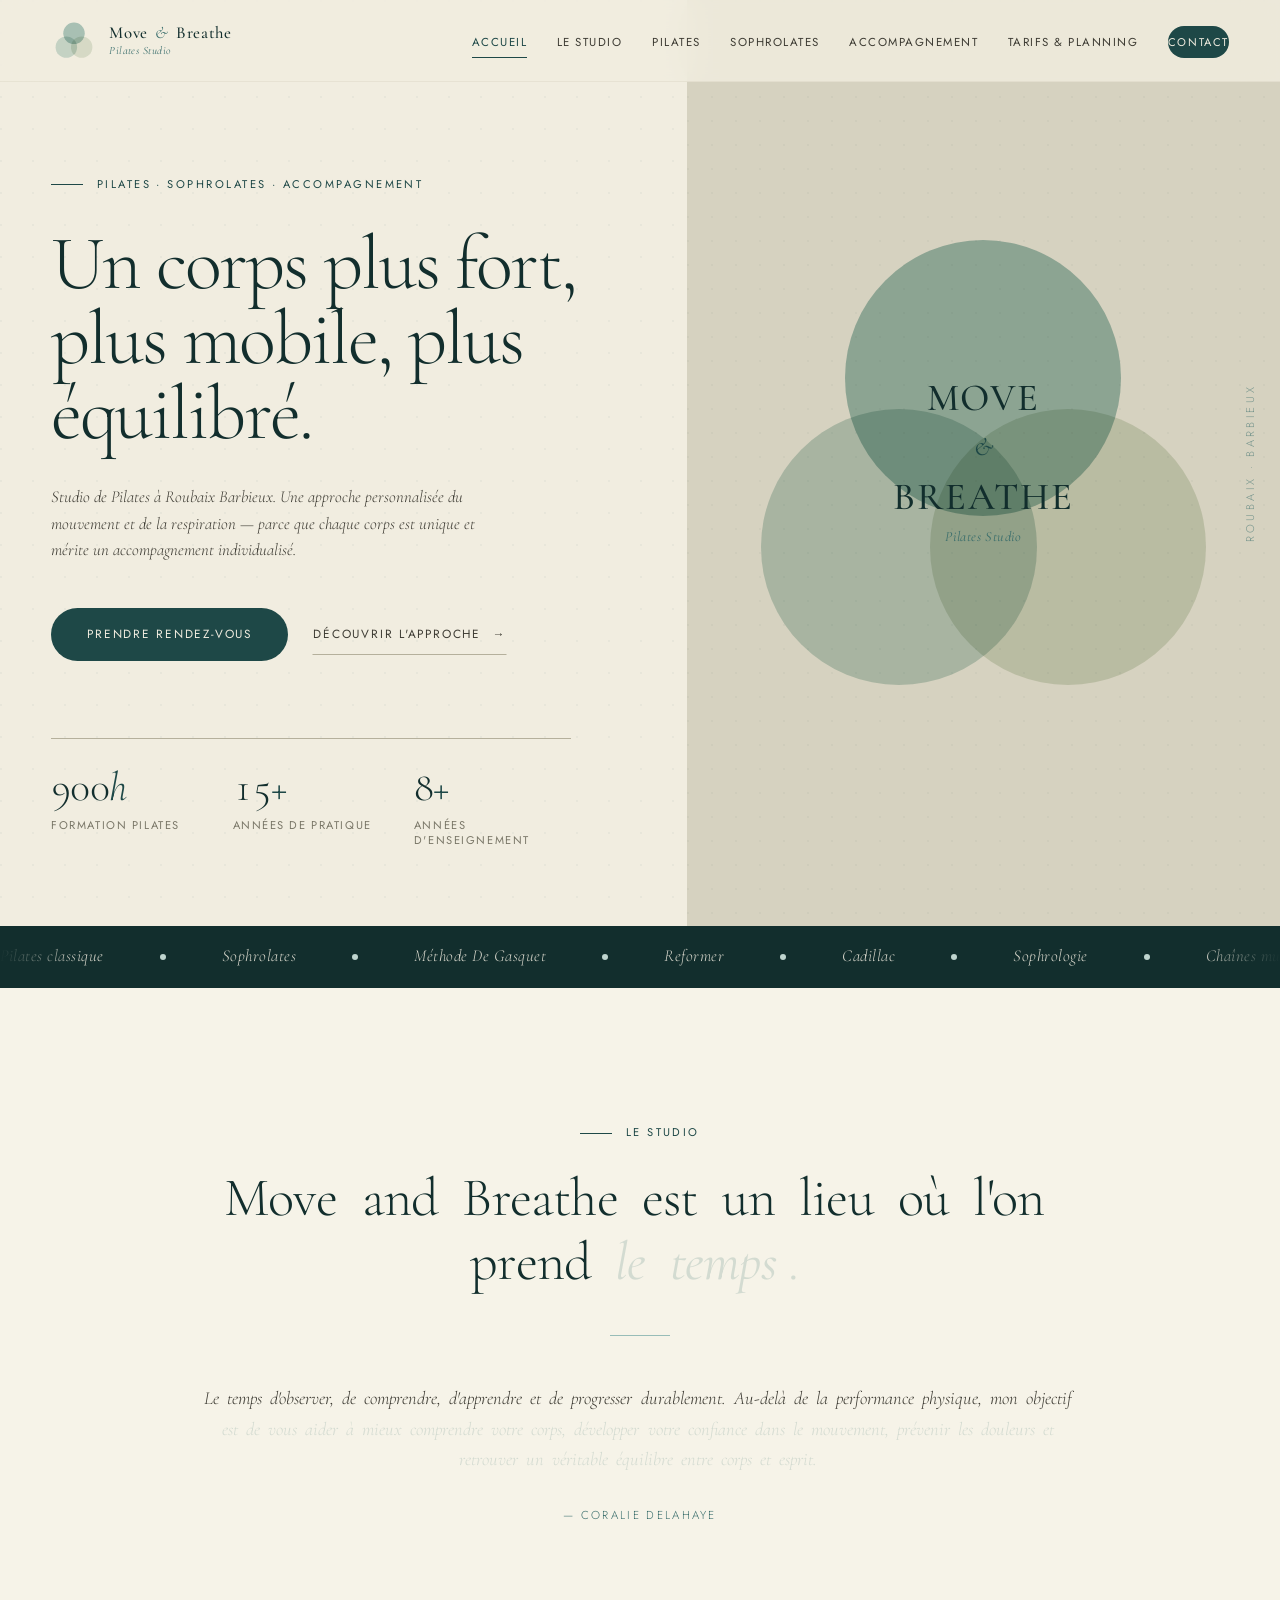
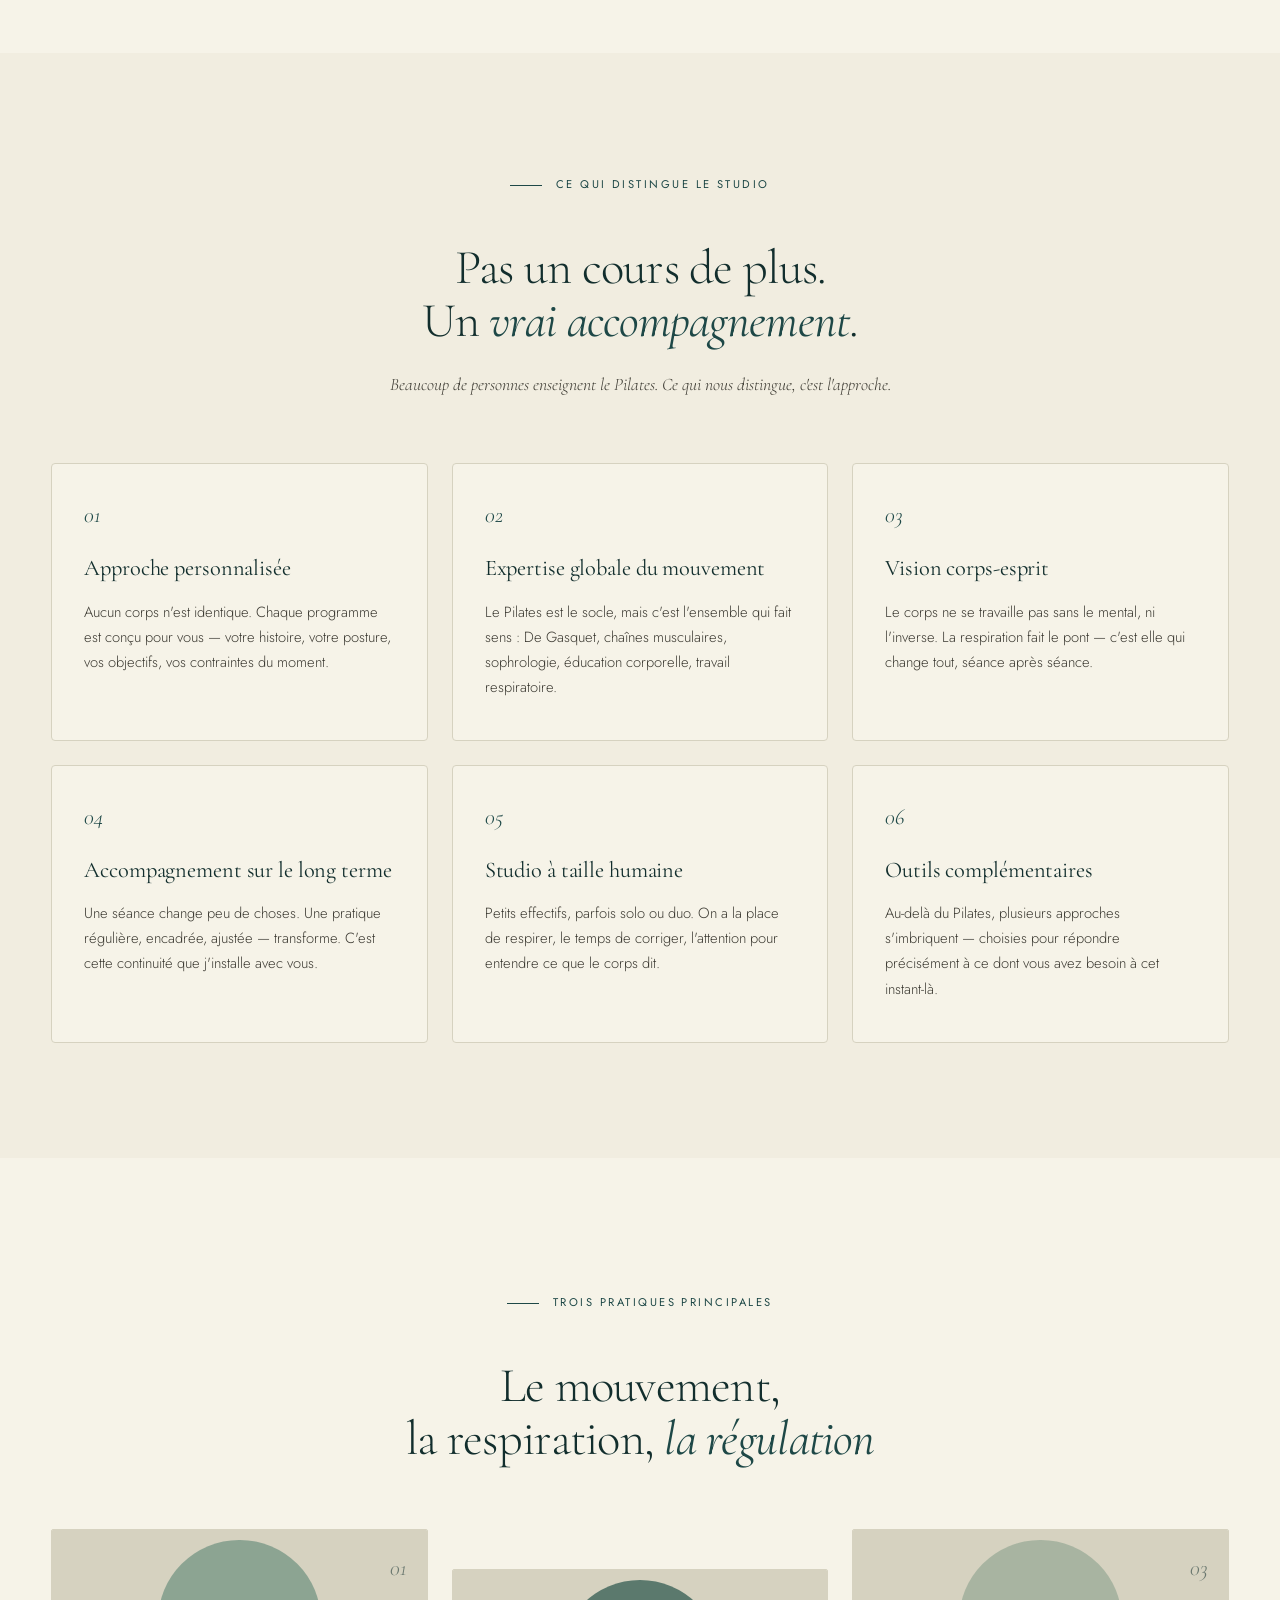
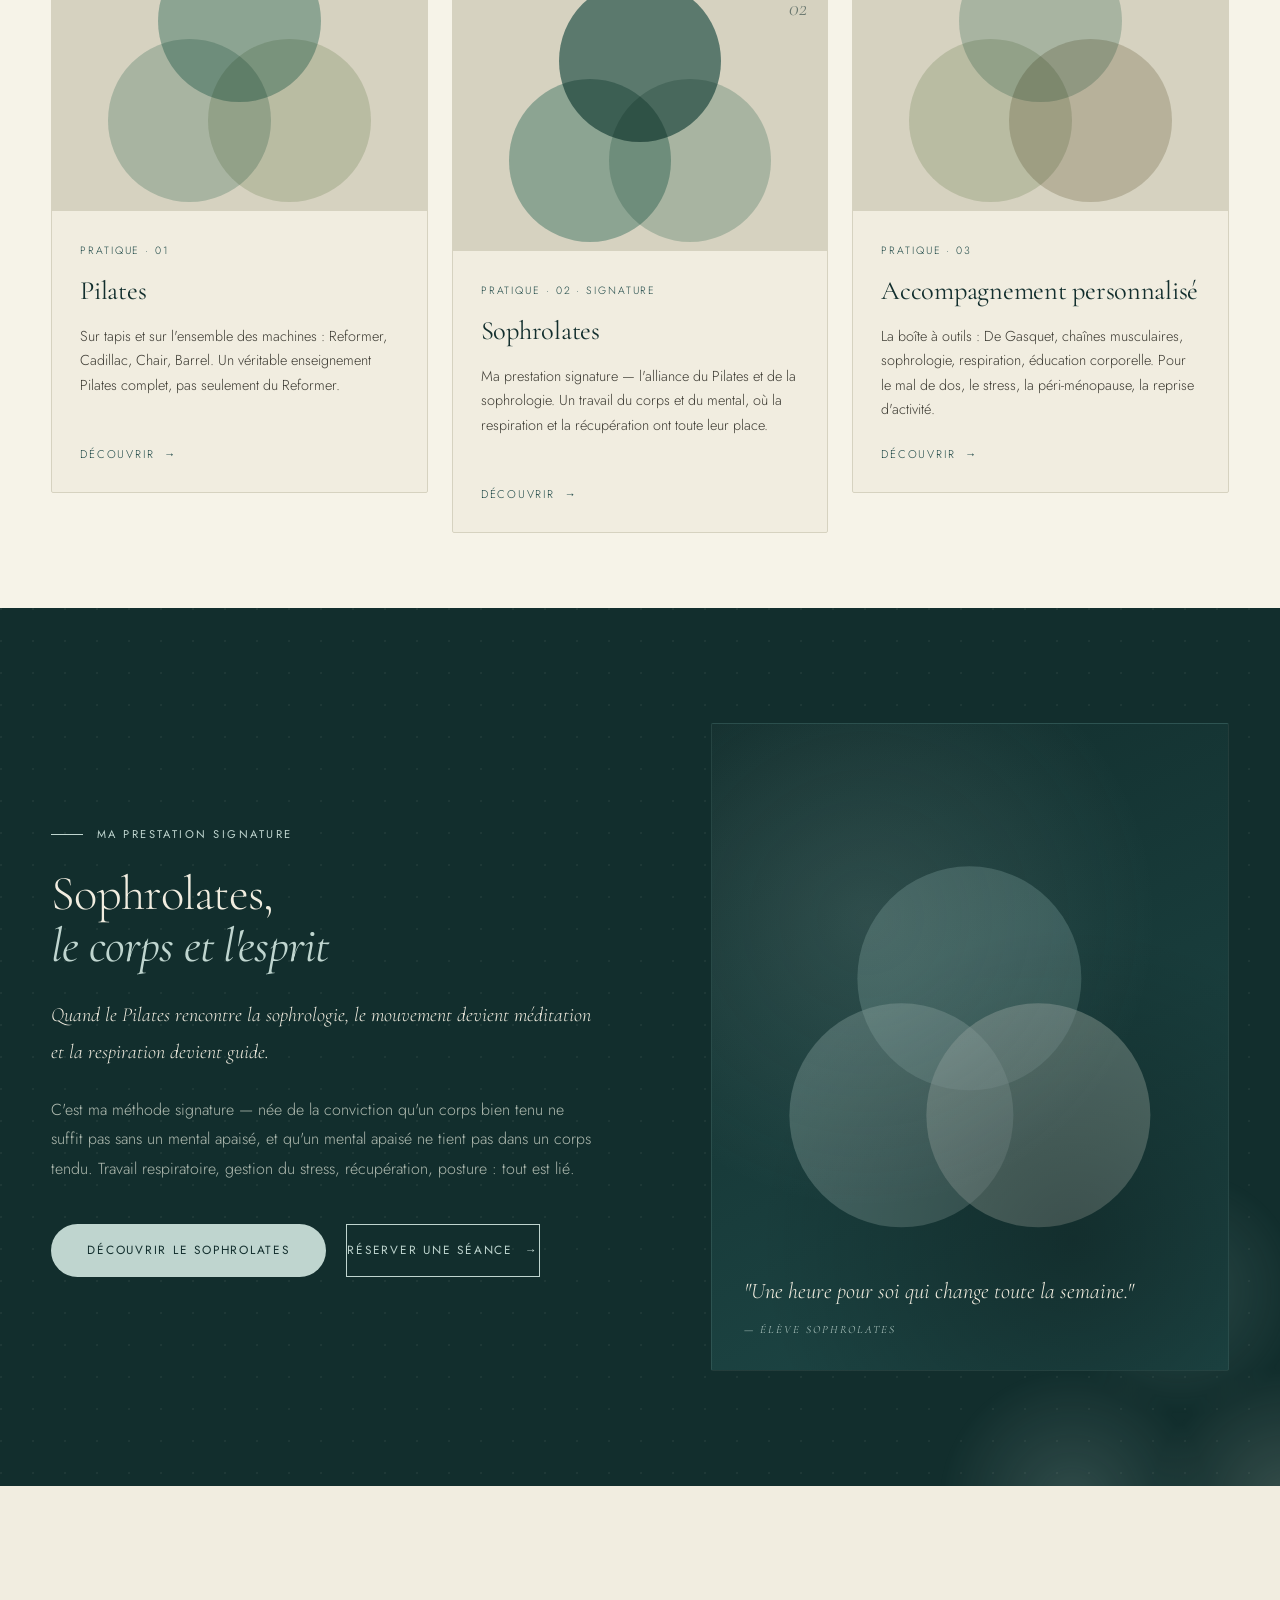
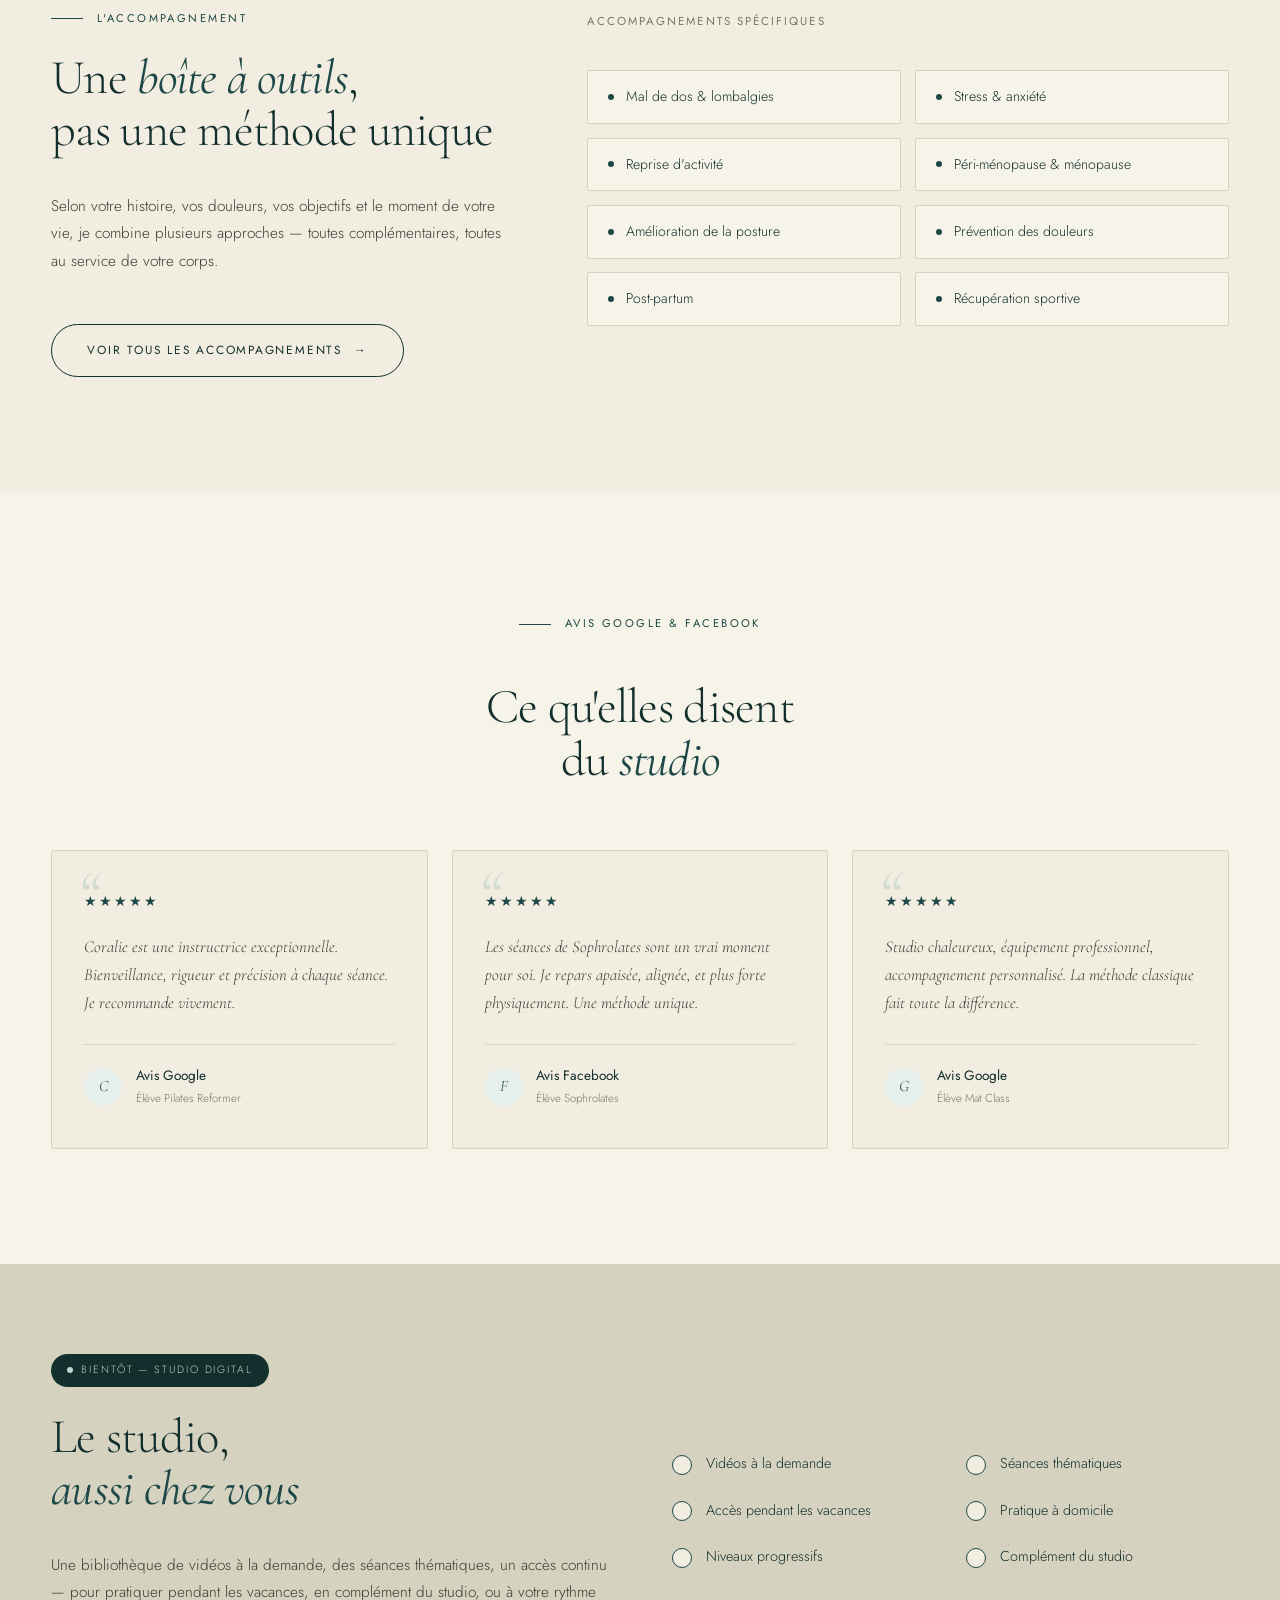
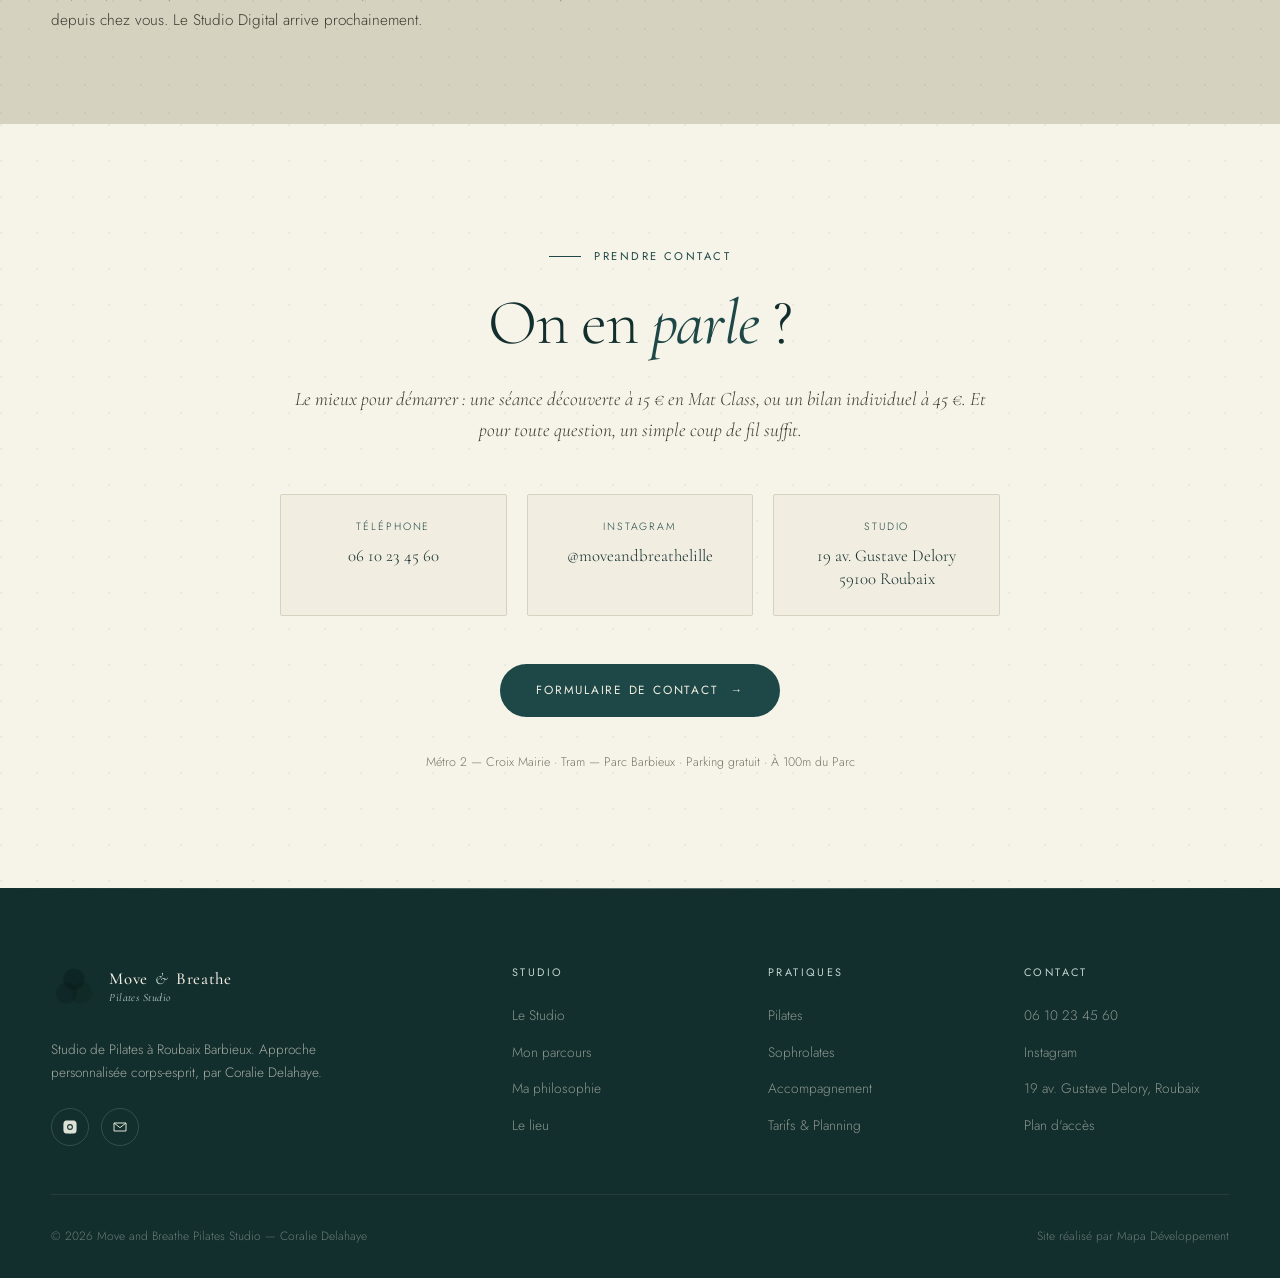
==== commit 2e736549: "ADD: First Version of the intern logiciel of Lynoria by Matis GOUYET CTO" ====
--- a/index.html
+++ b/index.html
@@ -3,24 +3,21 @@
 <head>
 <meta charset="UTF-8">
 <meta name="viewport" content="width=device-width, initial-scale=1.0">
-<title>Move and Breathe Lille — Studio Pilates Classique & Sophrolates · Roubaix Barbieux</title>
-<meta name="description" content="Studio de Pilates Classique et Sophrolates à Roubaix Barbieux, à 100m du Parc Barbieux. Cours sur tapis et machines (Reformer, Cadillac, Wunda Chair). Sophrologie et Sophrolates avec Coralie Delahaye, instructrice certifiée.">
-<meta name="keywords" content="pilates Lille, pilates Roubaix, sophrologie Lille, sophrolates, studio pilates Barbieux, reformer Lille, cours pilates Roubaix">
+<title>Move and Breathe Pilates Studio — Roubaix Barbieux · Approche personnalisée corps-esprit</title>
+<meta name="description" content="Studio de Pilates à Roubaix Barbieux. Approche personnalisée du mouvement et de la respiration : Pilates classique, Sophrolates, méthode De Gasquet, sophrologie. Coralie Delahaye.">
+<meta name="keywords" content="pilates Lille, pilates Roubaix, sophrolates, méthode De Gasquet, studio pilates Barbieux, accompagnement corps esprit">
 <link rel="canonical" href="https://moveandbreathelille.fr/">
 
-<!-- Open Graph -->
 <meta property="og:type" content="website">
-<meta property="og:title" content="Move and Breathe Lille — Studio Pilates Classique & Sophrolates">
-<meta property="og:description" content="Studio de Pilates Classique et Sophrolates à Roubaix Barbieux. Méthode signature Sophrolates par Coralie Delahaye.">
+<meta property="og:title" content="Move and Breathe Pilates Studio — Roubaix Barbieux">
+<meta property="og:description" content="Studio de Pilates où le mouvement et la respiration ont toute leur place. Approche personnalisée corps-esprit par Coralie Delahaye.">
 <meta property="og:url" content="https://moveandbreathelille.fr/">
 <meta property="og:locale" content="fr_FR">
 <meta property="og:image" content="https://moveandbreathelille.fr/og-image.jpg">
 
-<!-- Fonts -->
 <link rel="preconnect" href="https://fonts.googleapis.com">
 <link rel="preconnect" href="https://fonts.gstatic.com" crossorigin>
-<link href="https://fonts.googleapis.com/css2?family=Cormorant+Garamond:ital,wght@0,300;0,400;0,500;1,300;1,400;1,500&family=Jost:wght@300;400;500&display=swap" rel="stylesheet">
-
+<link href="https://fonts.googleapis.com/css2?family=Cormorant+Garamond:ital,wght@0,300;0,400;0,500;0,600;1,300;1,400;1,500&family=Jost:wght@300;400;500&display=swap" rel="stylesheet">
 <link rel="stylesheet" href="styles.css">
 
 <style>
@@ -28,7 +25,7 @@
   .hero {
     min-height: 100vh;
     display: grid;
-    grid-template-columns: 1.05fr 1fr;
+    grid-template-columns: 1.1fr 0.95fr;
     position: relative;
     overflow: hidden;
     background: var(--cream);
@@ -45,28 +42,28 @@
     content: '';
     position: absolute;
     top: 0; left: 0; right: 0; bottom: 0;
-    background-image: radial-gradient(circle at 1px 1px, rgba(181, 158, 120, 0.18) 1px, transparent 0);
+    background-image: radial-gradient(circle at 1px 1px, rgba(58, 110, 108, 0.10) 1px, transparent 0);
     background-size: 32px 32px;
-    opacity: 0.4;
+    opacity: 0.5;
     pointer-events: none;
     z-index: -1;
   }
-  .hero-eyebrow { margin-bottom: 2.25rem; }
+  .hero-eyebrow { margin-bottom: 2rem; }
   .hero-title {
-    margin-bottom: 2rem;
     font-family: var(--serif);
     font-weight: 300;
-    font-size: clamp(3rem, 6.5vw, 6.2rem);
+    font-size: clamp(2.6rem, 6vw, 5.8rem);
     line-height: 0.98;
     letter-spacing: -0.025em;
-    color: var(--ink);
+    color: var(--teal-deep);
+    margin-bottom: 2rem;
   }
   .hero-title em { font-style: italic; color: var(--teal); font-weight: 400; }
-  .hero-title .ampersand {
+  .hero-title .amp {
     font-style: italic;
-    color: var(--sand-deep);
-    font-weight: 400;
-    margin: 0 0.1em;
+    color: var(--sage-deep);
+    font-weight: 500;
+    margin: 0 0.05em;
   }
   .hero-desc {
     font-family: var(--serif);
@@ -74,7 +71,7 @@
     font-size: clamp(1.05rem, 1.3vw, 1.25rem);
     line-height: 1.6;
     color: var(--ink-soft);
-    max-width: 440px;
+    max-width: 460px;
     margin-bottom: 2.75rem;
     font-weight: 300;
   }
@@ -85,263 +82,275 @@
     margin-bottom: clamp(3rem, 6vw, 5rem);
     flex-wrap: wrap;
   }
-  .hero-meta {
-    margin-top: auto;
-    max-width: 480px;
-  }
-
-  /* Hero visual */
+  .hero-meta { margin-top: auto; max-width: 520px; }
+
+  /* Hero visual : reproduction du logo en grand */
   .hero-visual {
     position: relative;
-    overflow: hidden;
-    background: linear-gradient(160deg, var(--teal-deep) 0%, var(--teal) 50%, var(--teal-mid) 100%);
-  }
-  .hero-visual::after {
-    content: '';
-    position: absolute;
-    inset: 0;
-    background-image:
-      radial-gradient(circle at 30% 25%, rgba(255,255,255,0.10) 0%, transparent 50%),
-      radial-gradient(circle at 75% 75%, rgba(0,0,0,0.20) 0%, transparent 60%);
-  }
-  .hero-figure {
-    position: absolute;
-    inset: 0;
+    background: var(--beige);
     display: flex;
     align-items: center;
     justify-content: center;
-    z-index: 1;
-  }
-  .hero-figure svg {
-    width: 65%;
-    max-width: 360px;
-    height: auto;
-    opacity: 0.22;
-    filter: drop-shadow(0 8px 24px rgba(0,0,0,0.2));
+    overflow: hidden;
+  }
+  .hero-visual::before {
+    content: '';
+    position: absolute;
+    inset: 0;
+    background-image: radial-gradient(circle at 1px 1px, rgba(30, 72, 71, 0.08) 1px, transparent 0);
+    background-size: 24px 24px;
+    opacity: 0.5;
+  }
+  .hero-logo-large {
+    position: relative;
+    width: 75%;
+    max-width: 480px;
+    aspect-ratio: 1;
+  }
+  .hero-logo-circle {
+    position: absolute;
+    width: 62%;
+    aspect-ratio: 1;
+    border-radius: 50%;
+    mix-blend-mode: multiply;
+  }
+  .hero-logo-c1 { top: 0; left: 19%; background: var(--sage-deep); opacity: 0.85; }
+  .hero-logo-c2 { bottom: 0; left: 0; background: var(--sage); opacity: 0.85; }
+  .hero-logo-c3 { bottom: 0; right: 0; background: var(--sage-pale); opacity: 0.95; }
+  .hero-logo-text {
+    position: absolute;
+    top: 50%; left: 50%;
+    transform: translate(-50%, -50%);
+    text-align: center;
+    font-family: var(--serif);
+    color: var(--teal-deep);
+    z-index: 2;
+    width: 80%;
+  }
+  .hero-logo-line {
+    display: block;
+    font-size: clamp(1.6rem, 3vw, 2.6rem);
+    font-weight: 500;
+    line-height: 1.05;
+    letter-spacing: 0.05em;
+  }
+  .hero-logo-amp {
+    display: block;
+    font-style: italic;
+    font-size: clamp(1.2rem, 2vw, 1.7rem);
+    color: var(--teal);
+    margin: 0.35em 0;
+    font-weight: 400;
+  }
+  .hero-logo-sub {
+    display: block;
+    font-style: italic;
+    font-size: clamp(0.85rem, 1.1vw, 1rem);
+    color: var(--teal-mid);
+    margin-top: 0.6em;
+    font-weight: 400;
+    letter-spacing: 0.04em;
   }
   .hero-vertical-text {
     position: absolute;
     top: 50%;
-    right: 1.5rem;
+    right: 1.25rem;
     transform: translateY(-50%) rotate(180deg);
     writing-mode: vertical-rl;
-    color: rgba(247, 243, 235, 0.4);
+    color: var(--teal-mid);
     font-size: 0.7rem;
     letter-spacing: 0.3em;
     text-transform: uppercase;
     z-index: 3;
-  }
-  .hero-corner {
-    position: absolute;
-    top: 2rem; right: 2rem;
-    width: 80px; height: 80px;
-    border: 1px solid rgba(247, 243, 235, 0.2);
-    border-radius: 50%;
+    opacity: 0.6;
+  }
+
+  /* ==== MANIFESTE ==== */
+  .manifesto {
+    background: var(--cream-soft);
+    padding: clamp(5rem, 10vw, 9rem) 0;
+    position: relative;
+  }
+  .manifesto-inner {
+    max-width: 880px;
+    margin: 0 auto;
+    text-align: center;
+  }
+  .manifesto h2 {
+    font-family: var(--serif);
+    font-weight: 300;
+    font-size: clamp(2rem, 4.5vw, 3.4rem);
+    line-height: 1.18;
+    color: var(--teal-deep);
+    margin: 1.5rem 0 0;
+    letter-spacing: -0.015em;
+  }
+  .manifesto h2 em { font-style: italic; color: var(--teal); font-weight: 400; }
+  .manifesto-divider {
+    display: inline-block;
+    width: 60px; height: 1px;
+    background: var(--sage-deep);
+    margin: 2.5rem 0;
+  }
+  .manifesto-text {
+    font-family: var(--serif);
+    font-style: italic;
+    font-size: clamp(1.15rem, 1.4vw, 1.35rem);
+    line-height: 1.65;
+    color: var(--ink-soft);
+    font-weight: 300;
+  }
+  .manifesto-cite {
+    margin-top: 2rem;
+    font-size: 0.72rem;
+    letter-spacing: 0.2em;
+    text-transform: uppercase;
+    color: var(--teal-mid);
+  }
+
+  /* ==== PILIERS — ce qui distingue le studio ==== */
+  .pillars { background: var(--cream); }
+  .pillars-grid {
+    display: grid;
+    grid-template-columns: repeat(3, 1fr);
+    gap: 1.5rem;
+    margin-top: 3.5rem;
+  }
+  .pillar {
+    padding: 2.5rem 2rem;
+    background: var(--cream-soft);
+    border: 1px solid var(--beige);
+    border-radius: 4px;
+    transition: all 0.4s var(--ease);
+    position: relative;
+    overflow: hidden;
+  }
+  .pillar:hover {
+    border-color: var(--sage-deep);
+    transform: translateY(-4px);
+    box-shadow: 0 20px 40px -20px rgba(30, 72, 71, 0.15);
+  }
+  .pillar-num {
+    font-family: var(--serif);
+    font-style: italic;
+    font-size: 1.4rem;
+    color: var(--teal);
+    margin-bottom: 1.5rem;
+    display: block;
+    line-height: 1;
+  }
+  .pillar-title {
+    font-family: var(--serif);
+    font-size: 1.4rem;
+    font-weight: 400;
+    color: var(--teal-deep);
+    margin-bottom: 0.85rem;
+    letter-spacing: -0.005em;
+  }
+  .pillar-text {
+    font-size: 0.92rem;
+    line-height: 1.7;
+    color: var(--ink-soft);
+  }
+
+  /* ==== PRATIQUES (3 disciplines) ==== */
+  .practices {
+    background: var(--cream-soft);
+    padding-top: clamp(5rem, 10vw, 9rem);
+  }
+  .practices-grid {
+    display: grid;
+    grid-template-columns: repeat(3, 1fr);
+    gap: 1.5rem;
+  }
+  .practice-card {
+    background: var(--cream);
+    border: 1px solid var(--beige);
+    border-radius: 2px;
+    overflow: hidden;
+    transition: all 0.5s var(--ease);
+    text-decoration: none;
+    display: flex;
+    flex-direction: column;
+    color: inherit;
+  }
+  .practice-card:nth-child(2) { transform: translateY(2.5rem); }
+  .practice-card:hover {
+    transform: translateY(-6px);
+    box-shadow: 0 30px 60px -30px rgba(30, 72, 71, 0.25);
+    border-color: var(--sage-deep);
+  }
+  .practice-card:nth-child(2):hover { transform: translateY(calc(2.5rem - 6px)); }
+  .practice-visual {
+    aspect-ratio: 4/3;
+    position: relative;
+    overflow: hidden;
+    background: var(--beige);
     display: flex;
     align-items: center;
     justify-content: center;
-    z-index: 3;
-  }
-  .hero-corner::before {
-    content: '';
-    width: 8px; height: 8px;
-    background: var(--sand);
+  }
+  .practice-circles {
+    position: relative;
+    width: 70%;
+    aspect-ratio: 1;
+  }
+  .practice-circles .pc {
+    position: absolute;
+    width: 62%;
+    aspect-ratio: 1;
     border-radius: 50%;
-  }
-  .hero-visual-meta {
-    position: absolute;
-    bottom: 2.5rem;
-    left: 2.5rem;
-    right: 2.5rem;
-    color: var(--cream);
-    z-index: 3;
-  }
-  .hero-visual-eyebrow {
-    font-size: 0.68rem;
-    letter-spacing: 0.22em;
-    text-transform: uppercase;
-    color: rgba(247, 243, 235, 0.55);
-    margin-bottom: 1.25rem;
-  }
-  .hero-visual-quote {
+    mix-blend-mode: multiply;
+  }
+  .pv-1 .pc-a { top: 0; left: 19%; background: var(--sage-deep); opacity: 0.85; }
+  .pv-1 .pc-b { bottom: 0; left: 0; background: var(--sage); opacity: 0.85; }
+  .pv-1 .pc-c { bottom: 0; right: 0; background: var(--sage-pale); opacity: 0.95; }
+  .pv-2 .pc-a { top: 0; left: 19%; background: var(--teal-mid); opacity: 0.75; }
+  .pv-2 .pc-b { bottom: 0; left: 0; background: var(--sage-deep); opacity: 0.85; }
+  .pv-2 .pc-c { bottom: 0; right: 0; background: var(--sage); opacity: 0.85; }
+  .pv-3 .pc-a { top: 0; left: 19%; background: var(--sage); opacity: 0.85; }
+  .pv-3 .pc-b { bottom: 0; left: 0; background: var(--sage-pale); opacity: 0.95; }
+  .pv-3 .pc-c { bottom: 0; right: 0; background: var(--beige-deep); opacity: 0.5; }
+  .practice-number {
+    position: absolute;
+    top: 1.25rem; right: 1.25rem;
     font-family: var(--serif);
     font-style: italic;
-    font-size: clamp(1.1rem, 1.4vw, 1.4rem);
-    line-height: 1.45;
-    color: rgba(247, 243, 235, 0.92);
-    margin-bottom: 0.75rem;
-    max-width: 380px;
-  }
-  .hero-visual-cite {
-    font-size: 0.72rem;
-    letter-spacing: 0.16em;
-    text-transform: uppercase;
-    color: rgba(247, 243, 235, 0.5);
-  }
-
-  /* ==== INTRO / WHO ==== */
-  .intro { background: var(--cream-soft); padding: clamp(5rem, 10vw, 9rem) 0; }
-  .intro-grid {
-    display: grid;
-    grid-template-columns: 1fr 1.15fr;
-    gap: clamp(3rem, 7vw, 7rem);
-    align-items: center;
-  }
-  .intro-image-wrap {
-    position: relative;
-    aspect-ratio: 3/4;
-    border-radius: 2px;
-    overflow: hidden;
-  }
-  .intro-image-wrap::after {
-    content: '';
-    position: absolute;
-    bottom: -1.5rem; right: -1.5rem;
-    width: 70%; height: 70%;
-    border: 1px solid var(--sand);
-    border-radius: 2px;
-    z-index: -1;
-  }
-  .intro-badge {
-    position: absolute;
-    bottom: 1.75rem; left: 1.75rem;
-    background: var(--cream);
-    border-radius: 2px;
-    padding: 1.25rem 1.5rem;
+    font-size: 1.4rem;
+    color: var(--teal-deep);
+    opacity: 0.55;
     z-index: 2;
-    backdrop-filter: blur(8px);
-  }
-  .intro-badge-num {
-    font-family: var(--serif);
-    font-style: italic;
-    font-size: 2.2rem;
-    color: var(--teal);
-    line-height: 1;
-    display: block;
-  }
-  .intro-badge-label {
-    font-size: 0.66rem;
-    letter-spacing: 0.18em;
-    text-transform: uppercase;
-    color: var(--ink-mute);
-    display: block;
-    margin-top: 0.4rem;
-  }
-  .intro-content .h-2 { margin-bottom: 1.75rem; margin-top: 1.25rem; }
-  .intro-features {
-    list-style: none;
+  }
+  .practice-content {
+    padding: 2rem 1.75rem 1.75rem;
+    flex: 1;
     display: flex;
     flex-direction: column;
-    gap: 1rem;
-    margin: 2.25rem 0 2.5rem;
-    border-top: 1px solid var(--sand-line);
-    padding-top: 2rem;
-  }
-  .intro-features li {
-    display: flex;
-    align-items: flex-start;
-    gap: 1rem;
-    font-size: 0.93rem;
-    color: var(--ink-soft);
-    line-height: 1.65;
-  }
-  .intro-features li::before {
-    content: '';
-    width: 6px; height: 6px;
-    background: var(--teal);
-    border-radius: 50%;
-    flex-shrink: 0;
-    margin-top: 0.55rem;
-  }
-
-  /* ==== DISCIPLINES ==== */
-  .disciplines { background: var(--cream); }
-  .disciplines-grid {
-    display: grid;
-    grid-template-columns: repeat(3, 1fr);
-    gap: 1.5rem;
-  }
-  .discipline-card {
-    background: var(--ivory);
-    border: 1px solid var(--cream-deep);
-    border-radius: 2px;
-    overflow: hidden;
-    transition: transform 0.5s var(--ease), box-shadow 0.5s var(--ease);
-    text-decoration: none;
-    display: block;
-    color: inherit;
-  }
-  .discipline-card:nth-child(2) { transform: translateY(2.5rem); }
-  .discipline-card:hover {
-    transform: translateY(-6px);
-    box-shadow: 0 30px 60px -30px rgba(45, 90, 82, 0.25);
-  }
-  .discipline-card:nth-child(2):hover { transform: translateY(calc(2.5rem - 6px)); }
-  .discipline-visual {
-    aspect-ratio: 4/5;
-    position: relative;
-    overflow: hidden;
-  }
-  .discipline-visual-1 { background: linear-gradient(165deg, #1A3D38, #2D5A52 60%, #4A8B7F); }
-  .discipline-visual-2 { background: linear-gradient(165deg, #6B5840, #B59E78 60%, #D4C5A8); }
-  .discipline-visual-3 { background: linear-gradient(165deg, #2D5A52, #4A8B7F 60%, #7CBDB1); }
-  .discipline-visual::after {
-    content: '';
-    position: absolute;
-    inset: 0;
-    background-image:
-      radial-gradient(circle at 30% 30%, rgba(255,255,255,0.10) 0%, transparent 50%),
-      repeating-linear-gradient(45deg, transparent, transparent 60px, rgba(255,255,255,0.02) 60px, rgba(255,255,255,0.02) 61px);
-  }
-  .discipline-number {
-    position: absolute;
-    top: 1.5rem; right: 1.5rem;
-    font-family: var(--serif);
-    font-style: italic;
-    font-size: 1.5rem;
-    color: rgba(247, 243, 235, 0.5);
-    z-index: 2;
-  }
-  .discipline-icon {
-    position: absolute;
-    inset: 0;
-    display: flex;
-    align-items: center;
-    justify-content: center;
-    z-index: 1;
-  }
-  .discipline-icon svg {
-    width: 50%;
-    max-width: 180px;
-    opacity: 0.32;
-    filter: drop-shadow(0 4px 16px rgba(0,0,0,0.15));
-  }
-  .discipline-content {
-    padding: 1.75rem 1.75rem 2rem;
-  }
-  .discipline-tag {
+  }
+  .practice-tag {
     font-size: 0.66rem;
     letter-spacing: 0.18em;
     text-transform: uppercase;
     color: var(--teal);
     margin-bottom: 0.6rem;
   }
-  .discipline-name {
+  .practice-name {
     font-family: var(--serif);
     font-size: 1.65rem;
-    font-weight: 300;
-    color: var(--ink);
+    font-weight: 400;
+    color: var(--teal-deep);
     margin-bottom: 0.75rem;
     letter-spacing: -0.01em;
   }
-  .discipline-desc {
-    font-size: 0.88rem;
+  .practice-desc {
+    font-size: 0.9rem;
     color: var(--ink-soft);
-    line-height: 1.65;
-    margin-bottom: 1.25rem;
-  }
-  .discipline-link {
-    font-size: 0.72rem;
+    line-height: 1.7;
+    margin-bottom: 1.5rem;
+    flex: 1;
+  }
+  .practice-link {
+    font-size: 0.7rem;
     letter-spacing: 0.16em;
     text-transform: uppercase;
     color: var(--teal);
@@ -350,9 +359,9 @@
     gap: 0.6rem;
     transition: gap 0.3s var(--ease);
   }
-  .discipline-card:hover .discipline-link { gap: 0.95rem; }
-
-  /* ==== SOPHROLATES SIGNATURE ==== */
+  .practice-card:hover .practice-link { gap: 0.95rem; }
+
+  /* ==== SIGNATURE (Sophrolates) ==== */
   .signature {
     background: var(--teal-deep);
     color: var(--cream);
@@ -364,160 +373,148 @@
     content: '';
     position: absolute;
     inset: 0;
-    background-image: radial-gradient(circle at 1px 1px, rgba(247, 243, 235, 0.06) 1px, transparent 0);
+    background-image: radial-gradient(circle at 1px 1px, rgba(220, 227, 214, 0.06) 1px, transparent 0);
     background-size: 32px 32px;
+  }
+  .signature-circles-bg {
+    position: absolute;
+    top: 50%; right: -200px;
+    transform: translateY(-50%);
+    width: 600px; height: 600px;
+    background:
+      radial-gradient(circle at 50% 30%, var(--sage-deep) 0%, transparent 24%),
+      radial-gradient(circle at 32% 65%, var(--sage) 0%, transparent 24%),
+      radial-gradient(circle at 68% 65%, var(--sage-pale) 0%, transparent 24%);
+    opacity: 0.18;
     pointer-events: none;
   }
   .signature .container { position: relative; z-index: 1; }
   .signature-grid {
     display: grid;
-    grid-template-columns: 1fr 1fr;
+    grid-template-columns: 1.1fr 1fr;
     gap: clamp(3rem, 7vw, 7rem);
     align-items: center;
   }
-  .signature-eyebrow {
-    color: var(--sand);
-  }
-  .signature-eyebrow::before { background: var(--sand); }
-  .signature h2 { color: var(--cream); margin-top: 1.5rem; margin-bottom: 1.75rem; }
-  .signature h2 em { color: var(--sand); }
+  .signature-eyebrow { color: var(--sage); }
+  .signature-eyebrow::before { background: var(--sage); }
+  .signature h2 { color: var(--cream); margin: 1.5rem 0 1.5rem; }
+  .signature h2 em { color: var(--sage); }
   .signature-text {
-    font-size: 0.98rem;
+    font-size: 1rem;
     line-height: 1.85;
-    color: rgba(247, 243, 235, 0.7);
-    margin-bottom: 2.5rem;
-    max-width: 480px;
-  }
-  .phases {
-    list-style: none;
+    color: rgba(220, 227, 214, 0.78);
+    margin-bottom: 1.5rem;
+    max-width: 540px;
+  }
+  .signature-text.italic {
+    font-family: var(--serif);
+    font-style: italic;
+    font-size: 1.25rem;
+    color: var(--cream);
+  }
+  .signature-actions {
     display: flex;
-    flex-direction: column;
-    gap: 1.75rem;
-    border-top: 1px solid rgba(247, 243, 235, 0.12);
-    padding-top: 2rem;
-  }
-  .phase {
-    display: grid;
-    grid-template-columns: auto 1fr;
-    gap: 1.75rem;
-    align-items: flex-start;
-  }
-  .phase-num {
-    font-family: var(--serif);
-    font-style: italic;
-    font-size: 1.6rem;
-    color: var(--sand);
-    line-height: 1;
-    font-weight: 400;
-  }
-  .phase-title {
-    font-size: 0.88rem;
-    font-weight: 500;
-    color: var(--cream);
-    margin-bottom: 0.4rem;
-    letter-spacing: 0.01em;
-  }
-  .phase-text {
-    font-size: 0.85rem;
-    line-height: 1.7;
-    color: rgba(247, 243, 235, 0.55);
+    gap: 1.25rem;
+    margin-top: 2.5rem;
+    flex-wrap: wrap;
+  }
+  .signature-actions .btn-light {
+    background: var(--sage);
+    color: var(--teal-deep);
+  }
+  .signature-actions .btn-light:hover {
+    background: var(--cream);
   }
   .signature-visual {
     aspect-ratio: 4/5;
-    position: relative;
+    background: linear-gradient(155deg, var(--teal-deep) 0%, var(--teal) 100%);
     border-radius: 2px;
     overflow: hidden;
-    background: linear-gradient(155deg, var(--teal) 0%, var(--teal-deep) 100%);
-    border: 1px solid rgba(247, 243, 235, 0.08);
+    position: relative;
+    border: 1px solid rgba(220, 227, 214, 0.08);
   }
   .signature-visual::after {
     content: '';
     position: absolute;
     inset: 0;
     background:
-      radial-gradient(circle at 30% 30%, rgba(212, 197, 168, 0.15) 0%, transparent 50%),
+      radial-gradient(circle at 30% 30%, rgba(191, 213, 207, 0.15) 0%, transparent 50%),
       radial-gradient(circle at 70% 80%, rgba(0,0,0,0.3) 0%, transparent 50%);
   }
-  .signature-visual-content {
+  .signature-visual-circles {
+    position: absolute;
+    top: 50%; left: 50%;
+    transform: translate(-50%, -50%);
+    width: 70%; aspect-ratio: 1;
+    opacity: 0.5;
+  }
+  .signature-visual-circles .pc {
+    position: absolute;
+    width: 62%; aspect-ratio: 1;
+    border-radius: 50%;
+    mix-blend-mode: screen;
+  }
+  .signature-visual-circles .pc-a { top: 0; left: 19%; background: var(--sage-deep); opacity: 0.5; }
+  .signature-visual-circles .pc-b { bottom: 0; left: 0; background: var(--sage); opacity: 0.5; }
+  .signature-visual-circles .pc-c { bottom: 0; right: 0; background: var(--sage-pale); opacity: 0.6; }
+  .signature-visual-quote {
     position: absolute;
     bottom: 2rem; left: 2rem; right: 2rem;
     z-index: 2;
-  }
-  .signature-visual-quote {
     font-family: var(--serif);
     font-style: italic;
-    font-size: 1.5rem;
-    line-height: 1.3;
+    font-size: 1.4rem;
+    line-height: 1.4;
     color: var(--cream);
-    margin-bottom: 1.25rem;
   }
   .signature-visual-cite {
+    margin-top: 1rem;
     font-size: 0.7rem;
     letter-spacing: 0.18em;
     text-transform: uppercase;
-    color: rgba(247, 243, 235, 0.5);
-  }
-  .signature-visual-icon {
-    position: absolute;
-    inset: 0;
+    color: var(--sage);
+  }
+
+  /* ==== ACCOMPAGNEMENTS TEASER ==== */
+  .accomp-teaser { background: var(--cream); }
+  .accomp-teaser-grid {
+    display: grid;
+    grid-template-columns: 1fr 1.4fr;
+    gap: clamp(3rem, 6vw, 5rem);
+    align-items: center;
+  }
+  .accomp-tags {
+    display: grid;
+    grid-template-columns: repeat(2, 1fr);
+    gap: 0.85rem;
+    margin: 2.5rem 0;
+  }
+  .accomp-tag {
+    background: var(--cream-soft);
+    border: 1px solid var(--beige);
+    padding: 1rem 1.25rem;
+    border-radius: 2px;
+    font-size: 0.88rem;
+    color: var(--teal-deep);
+    line-height: 1.4;
     display: flex;
     align-items: center;
-    justify-content: center;
-    opacity: 0.25;
-    z-index: 1;
-  }
-  .signature-visual-icon svg { width: 55%; max-width: 280px; }
-
-  /* ==== VIDEOS TEASER ==== */
-  .videos-teaser { background: var(--cream); }
-  .videos-teaser-grid {
-    display: grid;
-    grid-template-columns: 1fr 2fr;
-    gap: clamp(3rem, 6vw, 5rem);
-    align-items: center;
-  }
-  .yt-lite {
-    position: relative;
-    aspect-ratio: 16/9;
-    background: var(--teal-deep);
-    cursor: pointer;
-    overflow: hidden;
-    border-radius: 2px;
-    transition: transform 0.4s var(--ease);
-  }
-  .yt-lite:hover { transform: scale(1.01); }
-  .yt-thumb {
-    width: 100%; height: 100%;
-    object-fit: cover;
-    display: block;
-    transition: filter 0.4s;
-  }
-  .yt-lite:hover .yt-thumb { filter: brightness(0.85); }
-  .yt-play-btn {
-    position: absolute;
-    top: 50%; left: 50%;
-    transform: translate(-50%, -50%);
-    width: 76px; height: 76px;
-    background: rgba(247, 243, 235, 0.92);
+    gap: 0.75rem;
+    transition: all 0.3s var(--ease);
+  }
+  .accomp-tag::before {
+    content: '';
+    width: 6px; height: 6px;
     border-radius: 50%;
-    display: flex;
-    align-items: center;
-    justify-content: center;
-    backdrop-filter: blur(8px);
-    transition: all 0.3s var(--ease);
-    z-index: 2;
-  }
-  .yt-lite:hover .yt-play-btn { background: var(--teal); }
-  .yt-play-btn svg {
-    width: 26px;
-    fill: var(--teal);
-    margin-left: 4px;
-    transition: fill 0.3s;
-  }
-  .yt-lite:hover .yt-play-btn svg { fill: var(--cream); }
-  .yt-active .yt-play-btn { display: none; }
-
-  /* ==== TESTIMONIALS ==== */
+    background: var(--teal);
+    flex-shrink: 0;
+  }
+  .accomp-tag:hover {
+    border-color: var(--sage-deep);
+    background: var(--cream);
+  }
+
+  /* ==== AVIS ==== */
   .testimonials { background: var(--cream-soft); }
   .testimonials-grid {
     display: grid;
@@ -526,16 +523,16 @@
     margin-top: 3rem;
   }
   .testimonial {
-    background: var(--ivory);
-    border: 1px solid var(--cream-deep);
+    background: var(--cream);
+    border: 1px solid var(--beige);
     padding: 2.5rem 2rem;
     border-radius: 2px;
     position: relative;
     transition: all 0.3s var(--ease);
   }
   .testimonial:hover {
-    border-color: var(--sand);
-    box-shadow: 0 30px 60px -30px rgba(45, 90, 82, 0.18);
+    border-color: var(--sage-deep);
+    box-shadow: 0 30px 60px -30px rgba(30, 72, 71, 0.18);
   }
   .testimonial-quote-mark {
     position: absolute;
@@ -543,12 +540,12 @@
     font-family: var(--serif);
     font-style: italic;
     font-size: 4.5rem;
-    color: var(--sand);
-    opacity: 0.4;
+    color: var(--sage-deep);
+    opacity: 0.35;
     line-height: 1;
   }
   .testimonial-stars {
-    color: var(--sand-deep);
+    color: var(--teal);
     font-size: 0.85rem;
     letter-spacing: 0.15em;
     margin-bottom: 1.25rem;
@@ -568,7 +565,7 @@
     align-items: center;
     gap: 0.85rem;
     padding-top: 1.25rem;
-    border-top: 1px solid var(--cream-deep);
+    border-top: 1px solid var(--beige);
   }
   .testimonial-avatar {
     width: 38px; height: 38px;
@@ -584,7 +581,7 @@
   }
   .testimonial-name {
     font-size: 0.85rem;
-    color: var(--ink);
+    color: var(--teal-deep);
     font-weight: 400;
     margin-bottom: 0.15rem;
   }
@@ -593,9 +590,80 @@
     color: var(--ink-mute);
   }
 
+  /* ==== STUDIO DIGITAL TEASER ==== */
+  .digital-teaser {
+    background: var(--beige);
+    padding: clamp(4rem, 7vw, 6rem) 0;
+    position: relative;
+    overflow: hidden;
+  }
+  .digital-teaser::before {
+    content: '';
+    position: absolute;
+    inset: 0;
+    background-image: radial-gradient(circle at 1px 1px, rgba(30, 72, 71, 0.06) 1px, transparent 0);
+    background-size: 28px 28px;
+  }
+  .digital-teaser .container { position: relative; z-index: 1; }
+  .digital-grid {
+    display: grid;
+    grid-template-columns: 1fr 1fr;
+    gap: clamp(2.5rem, 5vw, 4rem);
+    align-items: center;
+  }
+  .digital-pill {
+    display: inline-flex;
+    align-items: center;
+    gap: 0.5rem;
+    padding: 0.5rem 1rem;
+    background: var(--teal-deep);
+    color: var(--sage);
+    border-radius: 999px;
+    font-size: 0.66rem;
+    letter-spacing: 0.18em;
+    text-transform: uppercase;
+    margin-bottom: 1.5rem;
+  }
+  .digital-pill::before {
+    content: '';
+    width: 6px; height: 6px;
+    border-radius: 50%;
+    background: var(--sage);
+    animation: pulse 2s ease-in-out infinite;
+  }
+  @keyframes pulse {
+    0%, 100% { opacity: 1; }
+    50% { opacity: 0.4; }
+  }
+  .digital-features {
+    list-style: none;
+    display: grid;
+    grid-template-columns: 1fr 1fr;
+    gap: 1.5rem 2rem;
+    margin-top: 2rem;
+  }
+  .digital-feature {
+    display: flex;
+    gap: 0.85rem;
+    align-items: flex-start;
+    font-size: 0.9rem;
+    color: var(--teal-deep);
+    line-height: 1.55;
+  }
+  .digital-feature::before {
+    content: '';
+    width: 18px; height: 18px;
+    border: 1.5px solid var(--teal);
+    border-radius: 50%;
+    flex-shrink: 0;
+    margin-top: 0.15rem;
+    background: var(--cream);
+    position: relative;
+  }
+
   /* ==== CTA FINAL ==== */
   .cta-final {
-    background: var(--cream-deep);
+    background: var(--cream-soft);
     text-align: center;
     position: relative;
     overflow: hidden;
@@ -604,16 +672,12 @@
     content: '';
     position: absolute;
     inset: 0;
-    background-image: radial-gradient(circle at 1px 1px, rgba(181, 158, 120, 0.2) 1px, transparent 0);
+    background-image: radial-gradient(circle at 1px 1px, rgba(58, 110, 108, 0.12) 1px, transparent 0);
     background-size: 36px 36px;
-    opacity: 0.5;
-    pointer-events: none;
+    opacity: 0.6;
   }
   .cta-final .container { position: relative; z-index: 1; }
-  .cta-final-inner {
-    max-width: 720px;
-    margin: 0 auto;
-  }
+  .cta-final-inner { max-width: 720px; margin: 0 auto; }
   .cta-final h2 { margin: 1.5rem 0 1.75rem; }
   .cta-final-text {
     font-family: var(--serif);
@@ -630,10 +694,10 @@
     margin-bottom: 3rem;
   }
   .cta-option {
-    background: var(--ivory);
+    background: var(--cream);
     padding: 1.5rem 1.25rem;
     border-radius: 2px;
-    border: 1px solid var(--cream-deep);
+    border: 1px solid var(--beige);
     text-decoration: none;
     display: block;
     transition: all 0.3s var(--ease);
@@ -642,7 +706,7 @@
   .cta-option:hover {
     border-color: var(--teal);
     transform: translateY(-2px);
-    box-shadow: 0 12px 28px -14px rgba(45, 90, 82, 0.2);
+    box-shadow: 0 12px 28px -14px rgba(30, 72, 71, 0.2);
   }
   .cta-option-label {
     font-size: 0.66rem;
@@ -654,34 +718,33 @@
   .cta-option-value {
     font-family: var(--serif);
     font-size: 1.05rem;
-    color: var(--ink);
+    color: var(--teal-deep);
     line-height: 1.35;
   }
 
-  /* ==== MOBILE ==== */
-  @media (max-width: 900px) {
+  @media (max-width: 980px) {
     .hero { grid-template-columns: 1fr; min-height: auto; }
-    .hero-visual { aspect-ratio: 4/5; order: -1; min-height: 50vh; }
+    .hero-visual { aspect-ratio: 4/3; order: -1; min-height: 50vh; }
     .hero-content { padding-top: 7rem; padding-bottom: 4rem; min-height: 70vh; }
-    .intro-grid,
+    .pillars-grid,
+    .practices-grid,
+    .testimonials-grid { grid-template-columns: 1fr; }
+    .practice-card:nth-child(2) { transform: none; }
+    .practice-card:nth-child(2):hover { transform: translateY(-6px); }
     .signature-grid,
-    .videos-teaser-grid { grid-template-columns: 1fr; gap: 3rem; }
-    .disciplines-grid,
-    .testimonials-grid { grid-template-columns: 1fr; }
-    .discipline-card:nth-child(2) { transform: none; }
-    .discipline-card:nth-child(2):hover { transform: translateY(-6px); }
+    .accomp-teaser-grid,
+    .digital-grid { grid-template-columns: 1fr; gap: 2.5rem; }
+    .accomp-tags { grid-template-columns: 1fr; }
     .cta-options { grid-template-columns: 1fr; }
-    .intro-badge { padding: 1rem 1.25rem; }
-    .intro-badge-num { font-size: 1.8rem; }
+    .digital-features { grid-template-columns: 1fr; }
   }
 </style>
 
-<!-- JSON-LD: LocalBusiness -->
 <script type="application/ld+json">
 {
   "@context": "https://schema.org",
   "@type": "HealthAndBeautyBusiness",
-  "name": "Move and Breathe Lille",
+  "name": "Move and Breathe Pilates Studio",
   "image": "https://moveandbreathelille.fr/og-image.jpg",
   "url": "https://moveandbreathelille.fr",
   "telephone": "+33-6-10-23-45-60",
@@ -702,7 +765,7 @@
   ],
   "sameAs": ["https://www.instagram.com/moveandbreathelille"],
   "founder": {"@type":"Person","name":"Coralie Delahaye"},
-  "description": "Studio de Pilates Classique et Sophrolates à Roubaix Barbieux. Cours sur tapis et machines, Sophrologie et méthode signature Sophrolates par Coralie Delahaye, instructrice certifiée."
+  "description": "Studio de Pilates à Roubaix Barbieux. Approche personnalisée du mouvement et de la respiration : Pilates classique, Sophrolates, méthode De Gasquet, sophrologie. Par Coralie Delahaye."
 }
 </script>
 </head>
@@ -712,15 +775,27 @@
 <!-- NAV -->
 <nav class="nav" aria-label="Navigation principale">
   <div class="nav-inner">
-    <a href="index.html" class="nav-logo">Move <em>and</em> Breathe Lille</a>
+    <a href="index.html" class="logo-mark" aria-label="Move and Breathe Pilates Studio">
+      <svg class="logo-mark-svg" viewBox="0 0 60 60" xmlns="http://www.w3.org/2000/svg" aria-hidden="true">
+        <circle cx="30" cy="20" r="14" fill="#98BDB8" opacity="0.78" style="mix-blend-mode: multiply"/>
+        <circle cx="20" cy="38" r="14" fill="#BFD5CF" opacity="0.78" style="mix-blend-mode: multiply"/>
+        <circle cx="40" cy="38" r="14" fill="#DCE3D6" opacity="0.88" style="mix-blend-mode: multiply"/>
+      </svg>
+      <span class="logo-mark-text">
+        <span class="logo-mark-title">Move <em>&amp;</em> Breathe</span>
+        <span class="logo-mark-sub">Pilates Studio</span>
+      </span>
+    </a>
     <button class="nav-burger" aria-label="Ouvrir le menu" aria-expanded="false">
       <span></span><span></span><span></span>
     </button>
     <ul class="nav-links">
       <li><a href="index.html">Accueil</a></li>
-      <li><a href="a-propos.html">À propos</a></li>
-      <li><a href="services.html">Disciplines</a></li>
-      <li><a href="videos.html">Vidéos</a></li>
+      <li><a href="le-studio.html">Le Studio</a></li>
+      <li><a href="pilates.html">Pilates</a></li>
+      <li><a href="sophrolates.html">Sophrolates</a></li>
+      <li><a href="accompagnement.html">Accompagnement</a></li>
+      <li><a href="tarifs.html">Tarifs &amp; Planning</a></li>
       <li><a href="contact.html" class="nav-cta">Contact</a></li>
     </ul>
   </div>
@@ -729,34 +804,30 @@
 <!-- HERO -->
 <header class="hero">
   <div class="hero-content">
-    <div class="hero-eyebrow eyebrow reveal">Pilates · Sophrolates · Sophrologie</div>
-    <h1 class="hero-title reveal reveal-delay-1">
-      Un mental apaisé<br>
-      dans un corps<br>
-      <em>souple <span class="ampersand">&amp;</span> fort</em>
-    </h1>
+    <div class="hero-eyebrow eyebrow reveal">Pilates · Sophrolates · Accompagnement</div>
+    <h1 class="hero-title split-text reveal reveal-delay-1">Un corps plus fort, plus mobile, <em>plus équilibré.</em></h1>
     <p class="hero-desc reveal reveal-delay-2">
-      Studio de Pilates Classique et Sophrolates à Roubaix Barbieux. Une approche personnalisée du mouvement et de la respiration, en solo, duo ou petit groupe.
+      Studio de Pilates à Roubaix Barbieux. Une approche personnalisée du mouvement et de la respiration — parce que chaque corps est unique et mérite un accompagnement individualisé.
     </p>
     <div class="hero-actions reveal reveal-delay-3">
-      <a href="contact.html" class="btn btn-primary">Réserver une séance</a>
-      <a href="services.html" class="btn btn-ghost">
-        Découvrir les disciplines
+      <a href="contact.html" class="btn btn-primary btn-magnetic">Prendre rendez-vous</a>
+      <a href="le-studio.html" class="btn btn-ghost">
+        Découvrir l'approche
         <span class="arrow">→</span>
       </a>
     </div>
     <div class="hero-meta reveal reveal-delay-4">
       <div class="stats-row">
         <div>
-          <span class="stat-num">900<em>h</em></span>
-          <span class="stat-label">Formation Pilates classique</span>
+          <span class="stat-num"><span class="counter-num" data-counter="900">0</span><em>h</em></span>
+          <span class="stat-label">Formation Pilates</span>
         </div>
         <div>
-          <span class="stat-num">15<em>+</em></span>
+          <span class="stat-num"><span class="counter-num" data-counter="15">0</span><em>+</em></span>
           <span class="stat-label">Années de pratique</span>
         </div>
         <div>
-          <span class="stat-num">8<em>+</em></span>
+          <span class="stat-num"><span class="counter-num" data-counter="8">0</span><em>+</em></span>
           <span class="stat-label">Années d'enseignement</span>
         </div>
       </div>
@@ -764,29 +835,17 @@
   </div>
 
   <div class="hero-visual" aria-hidden="true">
-    <span class="hero-vertical-text">Studio · Roubaix Barbieux</span>
-    <div class="hero-corner"></div>
-    <div class="hero-figure">
-      <!-- Refined pilates silhouette -->
-      <svg viewBox="0 0 240 360" fill="none" xmlns="http://www.w3.org/2000/svg">
-        <!-- Head -->
-        <circle cx="120" cy="55" r="22" fill="#F7F3EB"/>
-        <!-- Torso -->
-        <path d="M120 80 Q92 110 86 168 Q104 184 120 178 Q136 184 154 168 Q148 110 120 80Z" fill="#F7F3EB"/>
-        <!-- Left arm raised -->
-        <path d="M94 116 Q60 102 38 60 Q44 50 56 56 Q82 84 100 104Z" fill="#F7F3EB"/>
-        <!-- Right arm raised -->
-        <path d="M146 116 Q180 102 202 60 Q196 50 184 56 Q158 84 140 104Z" fill="#F7F3EB"/>
-        <!-- Left leg -->
-        <path d="M96 178 Q80 224 86 290 Q86 308 96 318 Q108 308 108 290 Q112 232 116 184Z" fill="#F7F3EB"/>
-        <!-- Right leg -->
-        <path d="M144 178 Q160 224 154 290 Q154 308 144 318 Q132 308 132 290 Q128 232 124 184Z" fill="#F7F3EB"/>
-      </svg>
-    </div>
-    <div class="hero-visual-meta">
-      <div class="hero-visual-eyebrow">La méthode signature</div>
-      <p class="hero-visual-quote">"Une heure pour soi qui change toute la semaine."</p>
-      <p class="hero-visual-cite">— Élève Sophrolates</p>
+    <span class="hero-vertical-text">Roubaix · Barbieux</span>
+    <div class="hero-logo-large">
+      <span class="hero-logo-circle hero-logo-c1"></span>
+      <span class="hero-logo-circle hero-logo-c2"></span>
+      <span class="hero-logo-circle hero-logo-c3"></span>
+      <span class="hero-logo-text">
+        <span class="hero-logo-line">MOVE</span>
+        <span class="hero-logo-amp">&amp;</span>
+        <span class="hero-logo-line">BREATHE</span>
+        <span class="hero-logo-sub">Pilates Studio</span>
+      </span>
     </div>
   </div>
 </header>
@@ -794,223 +853,215 @@
 <!-- MARQUEE -->
 <div class="marquee" aria-hidden="true">
   <div class="marquee-track">
-    <span class="marquee-item">Pilates Reformer <span class="marquee-dot"></span></span>
+    <span class="marquee-item">Pilates classique <span class="marquee-dot"></span></span>
     <span class="marquee-item">Sophrolates <span class="marquee-dot"></span></span>
-    <span class="marquee-item">Mat'class <span class="marquee-dot"></span></span>
+    <span class="marquee-item">Méthode De Gasquet <span class="marquee-dot"></span></span>
+    <span class="marquee-item">Reformer <span class="marquee-dot"></span></span>
     <span class="marquee-item">Cadillac <span class="marquee-dot"></span></span>
-    <span class="marquee-item">Wunda Chair <span class="marquee-dot"></span></span>
     <span class="marquee-item">Sophrologie <span class="marquee-dot"></span></span>
-    <span class="marquee-item">Ladder Barrel <span class="marquee-dot"></span></span>
-    <span class="marquee-item">Rose Pilates <span class="marquee-dot"></span></span>
-    <span class="marquee-item">Pilates Reformer <span class="marquee-dot"></span></span>
+    <span class="marquee-item">Chaînes musculaires <span class="marquee-dot"></span></span>
+    <span class="marquee-item">Respiration <span class="marquee-dot"></span></span>
+    <span class="marquee-item">Pilates classique <span class="marquee-dot"></span></span>
     <span class="marquee-item">Sophrolates <span class="marquee-dot"></span></span>
-    <span class="marquee-item">Mat'class <span class="marquee-dot"></span></span>
+    <span class="marquee-item">Méthode De Gasquet <span class="marquee-dot"></span></span>
+    <span class="marquee-item">Reformer <span class="marquee-dot"></span></span>
     <span class="marquee-item">Cadillac <span class="marquee-dot"></span></span>
-    <span class="marquee-item">Wunda Chair <span class="marquee-dot"></span></span>
     <span class="marquee-item">Sophrologie <span class="marquee-dot"></span></span>
-    <span class="marquee-item">Ladder Barrel <span class="marquee-dot"></span></span>
-    <span class="marquee-item">Rose Pilates <span class="marquee-dot"></span></span>
+    <span class="marquee-item">Chaînes musculaires <span class="marquee-dot"></span></span>
+    <span class="marquee-item">Respiration <span class="marquee-dot"></span></span>
   </div>
 </div>
 
-<!-- INTRO / QUI SUIS-JE -->
-<section class="intro" id="about-teaser">
+<!-- MANIFESTE -->
+<section class="manifesto">
   <div class="container">
-    <div class="intro-grid">
-      <div class="intro-image-wrap reveal">
-        <div class="img-panel-placeholder">
-          <span class="img-panel-label">Photo Coralie</span>
-          <div class="silhouette-meditation">
-            <svg viewBox="0 0 200 280" fill="none" xmlns="http://www.w3.org/2000/svg">
-              <circle cx="100" cy="50" r="20" fill="#F7F3EB"/>
-              <path d="M100 72 Q72 100 64 160 Q82 180 100 174 Q118 180 136 160 Q128 100 100 72Z" fill="#F7F3EB"/>
-              <path d="M62 130 Q30 150 16 196 Q28 210 56 196 Q70 170 76 148" fill="#F7F3EB"/>
-              <path d="M138 130 Q170 150 184 196 Q172 210 144 196 Q130 170 124 148" fill="#F7F3EB"/>
-              <ellipse cx="80" cy="240" rx="50" ry="20" fill="#F7F3EB"/>
-              <ellipse cx="120" cy="240" rx="50" ry="20" fill="#F7F3EB"/>
-            </svg>
-          </div>
-        </div>
-        <div class="intro-badge">
-          <span class="intro-badge-num">15<em>+</em></span>
-          <span class="intro-badge-label">Ans de pratique</span>
-        </div>
-      </div>
-      <div class="intro-content reveal reveal-delay-2">
-        <div class="eyebrow">Coralie Delahaye</div>
-        <h2 class="h-2">Au plus proche<br>de <em>vos besoins</em></h2>
-        <p class="body-text">
-          Après une première carrière dans le secteur médical, je me suis tournée vers les disciplines qui m'animaient depuis toujours. Ma mission : vous transmettre une meilleure approche du mouvement et de la respiration, pour gagner en autonomie et ancrer de nouvelles habitudes au quotidien.
-        </p>
-        <ul class="intro-features">
-          <li>Formation Pilates Classique à Paris — 900h sur deux ans, méthode "The Original Pilates"</li>
-          <li>Diplôme universitaire de Sophrologie — Université de Lille 2</li>
-          <li>Méthode Bernadette De Gasquet (abdos) et formation Rose Pilates (cancer du sein)</li>
-          <li>Certificat de Qualification Professionnelle d'animateur sportif</li>
-        </ul>
-        <a href="a-propos.html" class="btn btn-outline">
-          Mon parcours
-          <span class="arrow">→</span>
-        </a>
-      </div>
+    <div class="manifesto-inner">
+      <div class="eyebrow center reveal">Le studio</div>
+      <h2 class="scroll-reveal-text serif">Move and Breathe est un lieu où l'on prend <em>le temps</em>.</h2>
+      <span class="manifesto-divider"></span>
+      <p class="manifesto-text scroll-reveal-text">
+        Le temps d'observer, de comprendre, d'apprendre et de progresser durablement. Au-delà de la performance physique, mon objectif est de vous aider à mieux comprendre votre corps, développer votre confiance dans le mouvement, prévenir les douleurs et retrouver un véritable équilibre entre corps et esprit.
+      </p>
+      <p class="manifesto-cite reveal">— Coralie Delahaye</p>
     </div>
   </div>
 </section>
 
-<!-- DISCIPLINES -->
-<section class="disciplines">
+<!-- PILIERS -->
+<section class="pillars">
   <div class="container">
     <div class="section-head center reveal">
-      <div class="eyebrow center">Les disciplines</div>
-      <h2 class="h-2 mt-2">Trois pratiques,<br>un même <em>équilibre</em></h2>
-      <p class="lede">Pilates classique, Sophrolates ou Sophrologie — choisissez la voie qui résonne, ou combinez-les pour un bien-être global.</p>
-    </div>
-    <div class="disciplines-grid">
-      <a href="services.html#pilates" class="discipline-card reveal reveal-delay-1">
-        <div class="discipline-visual discipline-visual-1">
-          <span class="discipline-number">01</span>
-          <div class="discipline-icon">
-            <svg viewBox="0 0 200 220" fill="none" xmlns="http://www.w3.org/2000/svg">
-              <circle cx="100" cy="40" r="18" fill="#F7F3EB"/>
-              <path d="M100 60 Q70 90 64 140 Q82 156 100 152 Q118 156 136 140 Q130 90 100 60Z" fill="#F7F3EB"/>
-              <path d="M64 110 Q30 100 20 80" stroke="#F7F3EB" stroke-width="14" stroke-linecap="round" fill="none"/>
-              <path d="M136 110 Q170 100 180 80" stroke="#F7F3EB" stroke-width="14" stroke-linecap="round" fill="none"/>
-              <path d="M76 152 Q60 180 56 200" stroke="#F7F3EB" stroke-width="16" stroke-linecap="round" fill="none"/>
-              <path d="M124 152 Q140 180 144 200" stroke="#F7F3EB" stroke-width="16" stroke-linecap="round" fill="none"/>
-            </svg>
-          </div>
-        </div>
-        <div class="discipline-content">
-          <div class="discipline-tag">Discipline 01</div>
-          <h3 class="discipline-name">Pilates Classique</h3>
-          <p class="discipline-desc">Système complet sur tapis et machines : Reformer, Cadillac, Wunda Chair, Ladder Barrel.</p>
-          <span class="discipline-link">Découvrir <span class="arrow">→</span></span>
-        </div>
-      </a>
-
-      <a href="services.html#sophrolates" class="discipline-card reveal reveal-delay-2">
-        <div class="discipline-visual discipline-visual-2">
-          <span class="discipline-number">02</span>
-          <div class="discipline-icon">
-            <svg viewBox="0 0 200 220" fill="none" xmlns="http://www.w3.org/2000/svg">
-              <circle cx="100" cy="60" r="22" fill="#F7F3EB"/>
-              <path d="M100 84 Q70 110 60 160 Q70 180 100 175 Q130 180 140 160 Q130 110 100 84Z" fill="#F7F3EB"/>
-              <ellipse cx="100" cy="200" rx="60" ry="14" fill="#F7F3EB"/>
-              <path d="M40 200 Q40 180 60 175 M160 200 Q160 180 140 175" stroke="#F7F3EB" stroke-width="3" fill="none"/>
-            </svg>
-          </div>
-        </div>
-        <div class="discipline-content">
-          <div class="discipline-tag">Discipline 02</div>
-          <h3 class="discipline-name">Sophrolates</h3>
-          <p class="discipline-desc">La méthode signature du studio — fusion du Pilates et de la Sophrologie en trois phases.</p>
-          <span class="discipline-link">Découvrir <span class="arrow">→</span></span>
-        </div>
-      </a>
-
-      <a href="services.html#sophrologie" class="discipline-card reveal reveal-delay-3">
-        <div class="discipline-visual discipline-visual-3">
-          <span class="discipline-number">03</span>
-          <div class="discipline-icon">
-            <svg viewBox="0 0 200 220" fill="none" xmlns="http://www.w3.org/2000/svg">
-              <circle cx="100" cy="60" r="22" fill="#F7F3EB"/>
-              <path d="M100 84 Q70 110 60 160 Q70 180 100 175 Q130 180 140 160 Q130 110 100 84Z" fill="#F7F3EB"/>
-              <circle cx="100" cy="140" r="50" stroke="#F7F3EB" stroke-width="2" fill="none" opacity="0.6"/>
-              <circle cx="100" cy="140" r="70" stroke="#F7F3EB" stroke-width="2" fill="none" opacity="0.3"/>
-            </svg>
-          </div>
-        </div>
-        <div class="discipline-content">
-          <div class="discipline-tag">Discipline 03</div>
-          <h3 class="discipline-name">Sophrologie</h3>
-          <p class="discipline-desc">Respiration consciente, relaxation profonde, ancrage — pour le sommeil, le stress, la confiance.</p>
-          <span class="discipline-link">Découvrir <span class="arrow">→</span></span>
-        </div>
-      </a>
+      <div class="eyebrow center">Ce qui distingue le studio</div>
+      <h2 class="h-2 mt-2">Pas un cours de plus.<br>Un <em>vrai accompagnement</em>.</h2>
+      <p class="lede mt-2">Beaucoup de personnes enseignent le Pilates. Ce qui nous distingue, c'est l'approche.</p>
+    </div>
+    <div class="pillars-grid stagger-fade reveal">
+      <div class="pillar">
+        <span class="pillar-num">01</span>
+        <h3 class="pillar-title">Approche personnalisée</h3>
+        <p class="pillar-text">Aucun corps n'est identique. Chaque programme est conçu pour vous — votre histoire, votre posture, vos objectifs, vos contraintes du moment.</p>
+      </div>
+      <div class="pillar">
+        <span class="pillar-num">02</span>
+        <h3 class="pillar-title">Expertise globale du mouvement</h3>
+        <p class="pillar-text">Le Pilates est le socle, mais c'est l'ensemble qui fait sens : De Gasquet, chaînes musculaires, sophrologie, éducation corporelle, travail respiratoire.</p>
+      </div>
+      <div class="pillar">
+        <span class="pillar-num">03</span>
+        <h3 class="pillar-title">Vision corps-esprit</h3>
+        <p class="pillar-text">Le corps ne se travaille pas sans le mental, ni l'inverse. La respiration fait le pont — c'est elle qui change tout, séance après séance.</p>
+      </div>
+      <div class="pillar">
+        <span class="pillar-num">04</span>
+        <h3 class="pillar-title">Accompagnement sur le long terme</h3>
+        <p class="pillar-text">Une séance change peu de choses. Une pratique régulière, encadrée, ajustée — transforme. C'est cette continuité que j'installe avec vous.</p>
+      </div>
+      <div class="pillar">
+        <span class="pillar-num">05</span>
+        <h3 class="pillar-title">Studio à taille humaine</h3>
+        <p class="pillar-text">Petits effectifs, parfois solo ou duo. On a la place de respirer, le temps de corriger, l'attention pour entendre ce que le corps dit.</p>
+      </div>
+      <div class="pillar">
+        <span class="pillar-num">06</span>
+        <h3 class="pillar-title">Outils complémentaires</h3>
+        <p class="pillar-text">Au-delà du Pilates, plusieurs approches s'imbriquent — choisies pour répondre précisément à ce dont vous avez besoin à cet instant-là.</p>
+      </div>
     </div>
   </div>
 </section>
 
-<!-- SIGNATURE -->
-<section class="signature" id="sophrolates-teaser">
+<!-- PRATIQUES -->
+<section class="practices">
+  <div class="container">
+    <div class="section-head center reveal">
+      <div class="eyebrow center">Trois pratiques principales</div>
+      <h2 class="h-2 mt-2">Le mouvement,<br>la respiration, <em>la régulation</em></h2>
+    </div>
+    <div class="practices-grid">
+      <a href="pilates.html" class="practice-card reveal reveal-delay-1">
+        <div class="practice-visual">
+          <div class="practice-circles pv-1">
+            <span class="pc pc-a"></span>
+            <span class="pc pc-b"></span>
+            <span class="pc pc-c"></span>
+          </div>
+          <span class="practice-number">01</span>
+        </div>
+        <div class="practice-content">
+          <span class="practice-tag">Pratique · 01</span>
+          <h3 class="practice-name">Pilates</h3>
+          <p class="practice-desc">Sur tapis et sur l'ensemble des machines : Reformer, Cadillac, Chair, Barrel. Un véritable enseignement Pilates complet, pas seulement du Reformer.</p>
+          <span class="practice-link">Découvrir <span class="arrow">→</span></span>
+        </div>
+      </a>
+
+      <a href="sophrolates.html" class="practice-card reveal reveal-delay-2">
+        <div class="practice-visual">
+          <div class="practice-circles pv-2">
+            <span class="pc pc-a"></span>
+            <span class="pc pc-b"></span>
+            <span class="pc pc-c"></span>
+          </div>
+          <span class="practice-number">02</span>
+        </div>
+        <div class="practice-content">
+          <span class="practice-tag">Pratique · 02 · Signature</span>
+          <h3 class="practice-name">Sophrolates</h3>
+          <p class="practice-desc">Ma prestation signature — l'alliance du Pilates et de la sophrologie. Un travail du corps et du mental, où la respiration et la récupération ont toute leur place.</p>
+          <span class="practice-link">Découvrir <span class="arrow">→</span></span>
+        </div>
+      </a>
+
+      <a href="accompagnement.html" class="practice-card reveal reveal-delay-3">
+        <div class="practice-visual">
+          <div class="practice-circles pv-3">
+            <span class="pc pc-a"></span>
+            <span class="pc pc-b"></span>
+            <span class="pc pc-c"></span>
+          </div>
+          <span class="practice-number">03</span>
+        </div>
+        <div class="practice-content">
+          <span class="practice-tag">Pratique · 03</span>
+          <h3 class="practice-name">Accompagnement personnalisé</h3>
+          <p class="practice-desc">La boîte à outils : De Gasquet, chaînes musculaires, sophrologie, respiration, éducation corporelle. Pour le mal de dos, le stress, la péri-ménopause, la reprise d'activité.</p>
+          <span class="practice-link">Découvrir <span class="arrow">→</span></span>
+        </div>
+      </a>
+    </div>
+  </div>
+</section>
+
+<!-- SIGNATURE (Sophrolates) -->
+<section class="signature">
+  <div class="signature-circles-bg" aria-hidden="true" data-parallax="0.15"></div>
   <div class="container">
     <div class="signature-grid">
       <div class="reveal">
-        <div class="eyebrow signature-eyebrow">Le Sophrolates ©</div>
-        <h2 class="h-2">Le Pilates<br><em>en conscience</em></h2>
+        <div class="eyebrow signature-eyebrow">Ma prestation signature</div>
+        <h2 class="h-2">Sophrolates,<br><em>le corps et l'esprit</em></h2>
+        <p class="signature-text italic">
+          Quand le Pilates rencontre la sophrologie, le mouvement devient méditation et la respiration devient guide.
+        </p>
         <p class="signature-text">
-          Une méthode signature qui fusionne les principes de la sophrologie — centrage, lâcher-prise, relaxation — avec les bénéfices du Pilates : renforcement profond, correction posturale et fluidité du mouvement. Chaque séance se déroule en trois phases.
+          C'est ma méthode signature — née de la conviction qu'un corps bien tenu ne suffit pas sans un mental apaisé, et qu'un mental apaisé ne tient pas dans un corps tendu. Travail respiratoire, gestion du stress, récupération, posture : tout est lié.
         </p>
-        <ol class="phases">
-          <li class="phase">
-            <span class="phase-num">01</span>
-            <div>
-              <div class="phase-title">Centrage initial</div>
-              <p class="phase-text">Exercices de respiration et prise de conscience corporelle pour ancrer la séance et installer le calme.</p>
-            </div>
-          </li>
-          <li class="phase">
-            <span class="phase-num">02</span>
-            <div>
-              <div class="phase-title">Pilates principal</div>
-              <p class="phase-text">Travail postural, renforcement musculaire profond, mouvements maîtrisés et fluides pour équilibrer la silhouette.</p>
-            </div>
-          </li>
-          <li class="phase">
-            <span class="phase-num">03</span>
-            <div>
-              <div class="phase-title">Pause finale</div>
-              <p class="phase-text">Intégration des bénéfices et détente — un retour au quotidien plus apaisé, plus aligné.</p>
-            </div>
-          </li>
-        </ol>
+        <div class="signature-actions">
+          <a href="sophrolates.html" class="btn btn-light btn-magnetic">Découvrir le Sophrolates</a>
+          <a href="contact.html" class="btn btn-ghost" style="color: var(--sage); border-color: var(--sage);">
+            Réserver une séance
+            <span class="arrow">→</span>
+          </a>
+        </div>
       </div>
       <div class="signature-visual reveal reveal-delay-2" aria-hidden="true">
-        <div class="signature-visual-icon">
-          <svg viewBox="0 0 200 280" fill="none" xmlns="http://www.w3.org/2000/svg">
-            <circle cx="100" cy="60" r="22" fill="#D4C5A8"/>
-            <path d="M100 84 Q72 112 64 168 Q82 184 100 178 Q118 184 136 168 Q128 112 100 84Z" fill="#D4C5A8"/>
-            <ellipse cx="60" cy="220" rx="50" ry="18" fill="#D4C5A8"/>
-            <ellipse cx="140" cy="220" rx="50" ry="18" fill="#D4C5A8"/>
-            <circle cx="100" cy="120" r="80" stroke="#D4C5A8" stroke-width="1.5" fill="none" opacity="0.4"/>
-          </svg>
-        </div>
-        <div class="signature-visual-content">
-          <p class="signature-visual-quote">"Le mouvement comme méditation, la respiration comme guide."</p>
-          <p class="signature-visual-cite">— Approche Sophrolates</p>
+        <div class="signature-visual-circles">
+          <span class="pc pc-a"></span>
+          <span class="pc pc-b"></span>
+          <span class="pc pc-c"></span>
+        </div>
+        <div class="signature-visual-quote">
+          "Une heure pour soi qui change toute la semaine."
+          <div class="signature-visual-cite">— Élève Sophrolates</div>
         </div>
       </div>
     </div>
   </div>
 </section>
 
-<!-- VIDEOS TEASER -->
-<section class="videos-teaser">
+<!-- ACCOMPAGNEMENT TEASER -->
+<section class="accomp-teaser">
   <div class="container">
-    <div class="videos-teaser-grid">
+    <div class="accomp-teaser-grid">
       <div class="reveal">
-        <div class="eyebrow">En vidéo</div>
-        <h2 class="h-2 mt-2">Découvrez la <em>méthode</em></h2>
-        <p class="body-text mt-2">Des vidéos pour mieux comprendre le Pilates Classique, le Sophrolates et la Sophrologie au studio.</p>
-        <div class="mt-3">
-          <a href="videos.html" class="btn btn-outline">
-            Voir toutes les vidéos
-            <span class="arrow">→</span>
-          </a>
-        </div>
-      </div>
-      <!-- Featured video — replace data-video-id by real YouTube IDs -->
-      <div class="yt-lite reveal reveal-delay-1" data-video-id="dQw4w9WgXcQ" role="button" tabindex="0" aria-label="Lire la vidéo de présentation du studio">
-        <img class="yt-thumb" alt="Présentation Move and Breathe Lille" loading="lazy">
-        <div class="yt-play-btn" aria-hidden="true">
-          <svg viewBox="0 0 24 24"><path d="M8 5v14l11-7z"/></svg>
+        <div class="eyebrow">L'accompagnement</div>
+        <h2 class="h-2 mt-2">Une <em>boîte à outils</em>,<br>pas une méthode unique</h2>
+        <p class="body-text mt-3">
+          Selon votre histoire, vos douleurs, vos objectifs et le moment de votre vie, je combine plusieurs approches — toutes complémentaires, toutes au service de votre corps.
+        </p>
+        <a href="accompagnement.html" class="btn btn-outline mt-4">
+          Voir tous les accompagnements
+          <span class="arrow">→</span>
+        </a>
+      </div>
+      <div class="reveal reveal-delay-2">
+        <p class="caption">Accompagnements spécifiques</p>
+        <div class="accomp-tags">
+          <div class="accomp-tag">Mal de dos &amp; lombalgies</div>
+          <div class="accomp-tag">Stress &amp; anxiété</div>
+          <div class="accomp-tag">Reprise d'activité</div>
+          <div class="accomp-tag">Péri-ménopause &amp; ménopause</div>
+          <div class="accomp-tag">Amélioration de la posture</div>
+          <div class="accomp-tag">Prévention des douleurs</div>
+          <div class="accomp-tag">Post-partum</div>
+          <div class="accomp-tag">Récupération sportive</div>
         </div>
       </div>
     </div>
   </div>
 </section>
 
-<!-- TESTIMONIALS -->
+<!-- AVIS -->
 <section class="testimonials">
   <div class="container">
     <div class="section-head center reveal">
@@ -1050,10 +1101,35 @@
           <div class="testimonial-avatar">G</div>
           <div>
             <div class="testimonial-name">Avis Google</div>
-            <div class="testimonial-meta">Élève Mat'class</div>
+            <div class="testimonial-meta">Élève Mat Class</div>
           </div>
         </div>
       </article>
+    </div>
+  </div>
+</section>
+
+<!-- STUDIO DIGITAL TEASER -->
+<section class="digital-teaser">
+  <div class="container">
+    <div class="digital-grid">
+      <div class="reveal">
+        <span class="digital-pill">Bientôt — Studio Digital</span>
+        <h2 class="h-2">Le studio,<br><em>aussi chez vous</em></h2>
+        <p class="body-text mt-3">
+          Une bibliothèque de vidéos à la demande, des séances thématiques, un accès continu — pour pratiquer pendant les vacances, en complément du studio, ou à votre rythme depuis chez vous. Le Studio Digital arrive prochainement.
+        </p>
+      </div>
+      <div class="reveal reveal-delay-2">
+        <ul class="digital-features">
+          <li class="digital-feature">Vidéos à la demande</li>
+          <li class="digital-feature">Séances thématiques</li>
+          <li class="digital-feature">Accès pendant les vacances</li>
+          <li class="digital-feature">Pratique à domicile</li>
+          <li class="digital-feature">Niveaux progressifs</li>
+          <li class="digital-feature">Complément du studio</li>
+        </ul>
+      </div>
     </div>
   </div>
 </section>
@@ -1063,8 +1139,8 @@
   <div class="container">
     <div class="cta-final-inner reveal">
       <div class="eyebrow center">Prendre contact</div>
-      <h2 class="h-1">Réservez votre<br><em>séance</em></h2>
-      <p class="cta-final-text">Pour les tarifs détaillés, les abonnements ou pour réserver votre séance, contactez le studio directement.</p>
+      <h2 class="h-1">On en <em>parle</em> ?</h2>
+      <p class="cta-final-text">Le mieux pour démarrer : une séance découverte à 15 € en Mat Class, ou un bilan individuel à 45 €. Et pour toute question, un simple coup de fil suffit.</p>
       <div class="cta-options">
         <a href="tel:0610234560" class="cta-option">
           <div class="cta-option-label">Téléphone</div>
@@ -1079,7 +1155,7 @@
           <div class="cta-option-value">19 av. Gustave Delory<br>59100 Roubaix</div>
         </a>
       </div>
-      <a href="contact.html" class="btn btn-primary">
+      <a href="contact.html" class="btn btn-primary btn-magnetic">
         Formulaire de contact
         <span class="arrow">→</span>
       </a>
@@ -1095,8 +1171,18 @@
   <div class="container">
     <div class="footer-grid">
       <div>
-        <div class="footer-brand">Move <em>and</em> Breathe Lille</div>
-        <p class="footer-tagline">Studio de Pilates Classique et Sophrolates à Roubaix Barbieux, à 100m du Parc Barbieux.</p>
+        <a href="index.html" class="logo-mark">
+          <svg class="logo-mark-svg" viewBox="0 0 60 60" xmlns="http://www.w3.org/2000/svg" aria-hidden="true">
+            <circle cx="30" cy="20" r="14" fill="#98BDB8" opacity="0.78" style="mix-blend-mode: multiply"/>
+            <circle cx="20" cy="38" r="14" fill="#BFD5CF" opacity="0.78" style="mix-blend-mode: multiply"/>
+            <circle cx="40" cy="38" r="14" fill="#DCE3D6" opacity="0.88" style="mix-blend-mode: multiply"/>
+          </svg>
+          <span class="logo-mark-text">
+            <span class="logo-mark-title">Move <em>&amp;</em> Breathe</span>
+            <span class="logo-mark-sub">Pilates Studio</span>
+          </span>
+        </a>
+        <p class="footer-tagline">Studio de Pilates à Roubaix Barbieux. Approche personnalisée corps-esprit, par Coralie Delahaye.</p>
         <div class="footer-social">
           <a href="https://www.instagram.com/moveandbreathelille" target="_blank" rel="noopener" aria-label="Instagram">
             <svg viewBox="0 0 24 24" fill="currentColor"><path d="M12 2.2c3.2 0 3.6 0 4.8.1 1.2.1 1.8.2 2.2.4.6.2 1 .5 1.5.9.5.5.7.9.9 1.5.2.4.4 1 .4 2.2.1 1.3.1 1.6.1 4.8s0 3.6-.1 4.8c-.1 1.2-.2 1.8-.4 2.2-.2.6-.5 1-.9 1.5-.5.5-.9.7-1.5.9-.4.2-1 .4-2.2.4-1.3.1-1.6.1-4.8.1s-3.6 0-4.8-.1c-1.2-.1-1.8-.2-2.2-.4-.6-.2-1-.5-1.5-.9-.5-.5-.7-.9-.9-1.5-.2-.4-.4-1-.4-2.2-.1-1.3-.1-1.6-.1-4.8s0-3.6.1-4.8c.1-1.2.2-1.8.4-2.2.2-.6.5-1 .9-1.5.5-.5.9-.7 1.5-.9.4-.2 1-.4 2.2-.4 1.3-.1 1.6-.1 4.8-.1zm0 5.4a4.4 4.4 0 100 8.8 4.4 4.4 0 000-8.8zm0 7.2a2.8 2.8 0 110-5.6 2.8 2.8 0 010 5.6zm5.6-7.4a1 1 0 11-2.1 0 1 1 0 012.1 0z"/></svg>
@@ -1109,19 +1195,19 @@
       <div>
         <div class="footer-col-title">Studio</div>
         <ul class="footer-links">
-          <li><a href="a-propos.html">Qui suis-je</a></li>
-          <li><a href="services.html#methode">La méthode</a></li>
-          <li><a href="services.html">Disciplines</a></li>
-          <li><a href="services.html#tarifs">Horaires &amp; Tarifs</a></li>
+          <li><a href="le-studio.html">Le Studio</a></li>
+          <li><a href="le-studio.html#parcours">Mon parcours</a></li>
+          <li><a href="le-studio.html#philosophie">Ma philosophie</a></li>
+          <li><a href="le-studio.html#lieu">Le lieu</a></li>
         </ul>
       </div>
       <div>
-        <div class="footer-col-title">Disciplines</div>
+        <div class="footer-col-title">Pratiques</div>
         <ul class="footer-links">
-          <li><a href="services.html#pilates">Pilates Classique</a></li>
-          <li><a href="services.html#sophrolates">Sophrolates</a></li>
-          <li><a href="services.html#sophrologie">Sophrologie</a></li>
-          <li><a href="services.html#at-work">At Work !</a></li>
+          <li><a href="pilates.html">Pilates</a></li>
+          <li><a href="sophrolates.html">Sophrolates</a></li>
+          <li><a href="accompagnement.html">Accompagnement</a></li>
+          <li><a href="tarifs.html">Tarifs &amp; Planning</a></li>
         </ul>
       </div>
       <div>
@@ -1135,7 +1221,7 @@
       </div>
     </div>
     <div class="footer-bottom">
-      <span>© <span data-year>2026</span> Move and Breathe Lille — Coralie Delahaye</span>
+      <span>© <span data-year>2026</span> Move and Breathe Pilates Studio — Coralie Delahaye</span>
       <span>Site réalisé par <a href="https://mapa-developpement.fr" target="_blank" rel="noopener">Mapa Développement</a></span>
     </div>
   </div>
--- a/styles.css
+++ b/styles.css
@@ -1,31 +1,36 @@
 /* ============================================
-   MOVE AND BREATHE LILLE — Design System
+   MOVE AND BREATHE PILATES STUDIO — Design System
+   Palette inspirée du logo de Coralie Delahaye
    © 2026 Mapa Développement
    ============================================ */
 
 * { margin: 0; padding: 0; box-sizing: border-box; }
 
 :root {
-  /* Palette — Premium calme cream/sand forward */
-  --cream: #F7F3EB;
-  --cream-soft: #FBF8F2;
-  --cream-deep: #EDE5D6;
-  --ivory: #FDFBF6;
-  --sand: #D4C5A8;
-  --sand-deep: #B59E78;
-  --sand-line: #C9B99A;
-
-  /* Teal — accent only, used sparingly */
-  --teal: #2D5A52;
-  --teal-deep: #1A3D38;
-  --teal-mid: #4A8B7F;
-  --teal-soft: #E8F0EE;
+  /* ===== Palette du logo ===== */
+  /* Beiges (fond carte de visite + accueils) */
+  --cream: #F1EDE0;
+  --cream-soft: #F6F3E8;
+  --beige: #D6D2C0;
+  --beige-deep: #B5B09C;
+
+  /* Sage / bleu-vert pâles (les 3 cercles du logo) */
+  --sage-pale: #DCE3D6;
+  --sage: #BFD5CF;
+  --sage-deep: #98BDB8;
+
+  /* Teal pétrole — couleur principale logo */
+  --teal: #1E4847;
+  --teal-deep: #122E2D;
+  --teal-mid: #3A6E6C;
+  --teal-light: #C9DEDB;
+  --teal-soft: #E6EFEC;
 
   /* Ink */
   --ink: #1A1814;
-  --ink-soft: #4A453C;
-  --ink-mute: #8A8275;
-  --ink-faint: #B8B0A0;
+  --ink-soft: #3D3B33;
+  --ink-mute: #7A7768;
+  --ink-faint: #B5B09F;
 
   --white: #FFFFFF;
   --black: #0A0908;
@@ -71,46 +76,42 @@
    TYPOGRAPHY
    ============================================ */
 
-.display {
-  font-family: var(--serif);
-  font-weight: 300;
-  line-height: 1.02;
-  letter-spacing: -0.015em;
-}
-.display em { font-style: italic; color: var(--teal); font-weight: 400; }
-
 .h-mega {
   font-family: var(--serif);
   font-weight: 300;
-  font-size: clamp(3rem, 9vw, 8.5rem);
+  font-size: clamp(2.75rem, 8.5vw, 8rem);
   line-height: 0.98;
   letter-spacing: -0.025em;
+  color: var(--teal-deep);
 }
 .h-mega em { font-style: italic; color: var(--teal); font-weight: 400; }
 
 .h-1 {
   font-family: var(--serif);
   font-weight: 300;
-  font-size: clamp(2.5rem, 5.5vw, 5rem);
+  font-size: clamp(2.25rem, 5vw, 4.5rem);
   line-height: 1.04;
   letter-spacing: -0.02em;
+  color: var(--teal-deep);
 }
 .h-1 em { font-style: italic; color: var(--teal); font-weight: 400; }
 
 .h-2 {
   font-family: var(--serif);
   font-weight: 300;
-  font-size: clamp(2rem, 4vw, 3.5rem);
+  font-size: clamp(1.85rem, 3.8vw, 3.25rem);
   line-height: 1.08;
   letter-spacing: -0.015em;
+  color: var(--teal-deep);
 }
 .h-2 em { font-style: italic; color: var(--teal); font-weight: 400; }
 
 .h-3 {
   font-family: var(--serif);
   font-weight: 400;
-  font-size: clamp(1.4rem, 2vw, 1.75rem);
-  line-height: 1.2;
+  font-size: clamp(1.3rem, 2vw, 1.65rem);
+  line-height: 1.25;
+  color: var(--teal-deep);
 }
 .h-3 em { font-style: italic; color: var(--teal); }
 
@@ -134,15 +135,15 @@
 }
 .eyebrow.center { justify-content: center; }
 .eyebrow.light { color: var(--cream); }
-.eyebrow.light::before { background: var(--cream-deep); }
-.eyebrow.muted { color: var(--sand-deep); }
-.eyebrow.muted::before { background: var(--sand); }
+.eyebrow.light::before { background: var(--sage); }
+.eyebrow.muted { color: var(--beige-deep); }
+.eyebrow.muted::before { background: var(--beige-deep); }
 
 .lede {
   font-family: var(--serif);
   font-style: italic;
   font-weight: 300;
-  font-size: clamp(1.15rem, 1.4vw, 1.4rem);
+  font-size: clamp(1.1rem, 1.35vw, 1.35rem);
   line-height: 1.55;
   color: var(--ink-soft);
 }
@@ -175,12 +176,57 @@
 section { padding: var(--section-y) 0; }
 
 .section-head {
-  max-width: 640px;
+  max-width: 680px;
   margin-bottom: clamp(3rem, 5vw, 5rem);
 }
 .section-head.center { margin-left: auto; margin-right: auto; text-align: center; }
 .section-head .eyebrow { margin-bottom: 1.5rem; }
 .section-head .lede { margin-top: 1.5rem; }
+
+/* ============================================
+   LOGO MARK (3 cercles + text)
+   ============================================ */
+
+.logo-mark {
+  display: inline-flex;
+  align-items: center;
+  gap: 0.75rem;
+  text-decoration: none;
+  color: inherit;
+}
+.logo-mark-svg {
+  width: 46px;
+  height: 46px;
+  flex-shrink: 0;
+}
+.logo-mark-text {
+  display: flex;
+  flex-direction: column;
+  line-height: 1;
+}
+.logo-mark-title {
+  font-family: var(--serif);
+  font-size: 1.05rem;
+  font-weight: 500;
+  color: var(--teal-deep);
+  letter-spacing: 0.04em;
+  white-space: nowrap;
+}
+.logo-mark-title em {
+  font-style: italic;
+  font-weight: 400;
+  color: var(--teal-mid);
+  margin: 0 0.15em;
+}
+.logo-mark-sub {
+  font-family: var(--serif);
+  font-style: italic;
+  font-size: 0.7rem;
+  color: var(--teal-mid);
+  margin-top: 0.25rem;
+  letter-spacing: 0.04em;
+  font-weight: 400;
+}
 
 /* ============================================
    NAV
@@ -190,16 +236,16 @@
   position: fixed;
   top: 0; left: 0; right: 0;
   z-index: 100;
-  padding: 1.25rem var(--gutter);
-  background: rgba(247, 243, 235, 0.78);
+  padding: 1.1rem var(--gutter);
+  background: rgba(241, 237, 224, 0.82);
   backdrop-filter: blur(16px) saturate(1.2);
   -webkit-backdrop-filter: blur(16px) saturate(1.2);
-  border-bottom: 1px solid rgba(201, 185, 154, 0.18);
+  border-bottom: 1px solid rgba(181, 176, 156, 0.18);
   transition: padding 0.4s var(--ease), background 0.4s var(--ease);
 }
 .nav.scrolled {
-  padding: 0.85rem var(--gutter);
-  background: rgba(247, 243, 235, 0.92);
+  padding: 0.7rem var(--gutter);
+  background: rgba(241, 237, 224, 0.95);
 }
 
 .nav-inner {
@@ -211,31 +257,22 @@
   gap: 2rem;
 }
 
-.nav-logo {
-  font-family: var(--serif);
-  font-size: 1.2rem;
-  font-weight: 400;
-  letter-spacing: 0.06em;
-  color: var(--teal-deep);
-  white-space: nowrap;
-}
-.nav-logo em { font-style: italic; color: var(--teal); }
-
 .nav-links {
   display: flex;
-  gap: 2.5rem;
+  gap: 1.85rem;
   list-style: none;
   align-items: center;
 }
 .nav-links a {
-  font-size: 0.74rem;
-  letter-spacing: 0.16em;
+  font-size: 0.72rem;
+  letter-spacing: 0.13em;
   text-transform: uppercase;
   color: var(--ink-soft);
   position: relative;
   padding: 0.5rem 0;
   font-weight: 400;
   transition: color 0.3s;
+  white-space: nowrap;
 }
 .nav-links a::after {
   content: '';
@@ -253,9 +290,9 @@
 .nav-cta {
   background: var(--teal);
   color: var(--cream) !important;
-  padding: 0.75rem 1.6rem;
+  padding: 0.7rem 1.4rem;
   border-radius: 999px;
-  font-size: 0.72rem !important;
+  font-size: 0.7rem !important;
   letter-spacing: 0.14em !important;
   transition: all 0.3s var(--ease) !important;
 }
@@ -263,7 +300,7 @@
 .nav-cta:hover {
   background: var(--teal-deep);
   transform: translateY(-1px);
-  box-shadow: 0 8px 20px rgba(45, 90, 82, 0.2);
+  box-shadow: 0 8px 20px rgba(30, 72, 71, 0.22);
 }
 
 .nav-burger {
@@ -276,7 +313,7 @@
   position: absolute;
   left: 8px; right: 8px;
   height: 1px;
-  background: var(--ink);
+  background: var(--teal-deep);
   transition: all 0.3s var(--ease);
 }
 .nav-burger span:nth-child(1) { top: 14px; }
@@ -294,9 +331,9 @@
   display: inline-flex;
   align-items: center;
   gap: 0.75rem;
-  padding: 1.05rem 2.4rem;
+  padding: 1rem 2.2rem;
   font-family: var(--sans);
-  font-size: 0.76rem;
+  font-size: 0.74rem;
   font-weight: 400;
   letter-spacing: 0.15em;
   text-transform: uppercase;
@@ -314,16 +351,16 @@
 .btn-primary:hover {
   background: var(--teal-deep);
   transform: translateY(-2px);
-  box-shadow: 0 12px 28px rgba(45, 90, 82, 0.22);
+  box-shadow: 0 12px 28px rgba(30, 72, 71, 0.22);
 }
 
 .btn-outline {
   background: transparent;
-  border-color: var(--ink);
-  color: var(--ink);
+  border-color: var(--teal-deep);
+  color: var(--teal-deep);
 }
 .btn-outline:hover {
-  background: var(--ink);
+  background: var(--teal-deep);
   color: var(--cream);
 }
 
@@ -332,7 +369,7 @@
   color: var(--ink-soft);
   padding: 0.6rem 0;
   border-radius: 0;
-  border-bottom: 1px solid var(--sand-line);
+  border-bottom: 1px solid var(--beige-deep);
 }
 .btn-ghost:hover { color: var(--teal); border-color: var(--teal); }
 .btn-ghost .arrow { transition: transform 0.3s var(--ease); }
@@ -340,16 +377,16 @@
 
 .btn-light {
   background: var(--cream);
-  color: var(--ink);
+  color: var(--teal-deep);
 }
 .btn-light:hover {
   background: var(--white);
   transform: translateY(-2px);
-  box-shadow: 0 12px 28px rgba(0,0,0,0.15);
-}
-
-/* ============================================
-   PAGE HEADER (used on inner pages)
+  box-shadow: 0 12px 28px rgba(0,0,0,0.18);
+}
+
+/* ============================================
+   PAGE HEADER
    ============================================ */
 
 .page-header {
@@ -362,17 +399,30 @@
   content: '';
   position: absolute;
   inset: 0;
-  background-image: radial-gradient(circle at 1px 1px, rgba(181, 158, 120, 0.12) 1px, transparent 0);
+  background-image: radial-gradient(circle at 1px 1px, rgba(58, 110, 108, 0.10) 1px, transparent 0);
   background-size: 28px 28px;
-  opacity: 0.6;
+  opacity: 0.5;
   pointer-events: none;
 }
+/* Logo circles backdrop on page headers */
+.page-header::after {
+  content: '';
+  position: absolute;
+  top: 50%; right: -140px;
+  transform: translateY(-50%);
+  width: 480px; height: 480px;
+  background:
+    radial-gradient(circle at 50% 30%, var(--sage-deep) 0%, transparent 26%),
+    radial-gradient(circle at 32% 65%, var(--sage) 0%, transparent 26%),
+    radial-gradient(circle at 68% 65%, var(--sage-pale) 0%, transparent 26%);
+  opacity: 0.5;
+  pointer-events: none;
+  filter: blur(1px);
+}
 .page-header .container { position: relative; z-index: 1; }
-.page-header-inner {
-  max-width: 880px;
-}
-.page-header .eyebrow { margin-bottom: 1.75rem; }
-.page-header h1 { margin-bottom: 1.5rem; }
+.page-header-inner { max-width: 880px; }
+.page-header .eyebrow { margin-bottom: 1.5rem; }
+.page-header h1 { margin-bottom: 1.25rem; }
 .page-header .lede { max-width: 620px; }
 
 .breadcrumb {
@@ -387,7 +437,29 @@
 }
 .breadcrumb a { color: var(--ink-mute); transition: color 0.3s; }
 .breadcrumb a:hover { color: var(--teal); }
-.breadcrumb-sep { color: var(--sand); }
+.breadcrumb-sep { color: var(--beige-deep); }
+
+/* ============================================
+   THREE CIRCLES MOTIF (echoing the logo)
+   ============================================ */
+
+.circles-motif {
+  position: relative;
+  width: 100%;
+  aspect-ratio: 1;
+  max-width: 480px;
+  margin: 0 auto;
+}
+.circles-motif .circle {
+  position: absolute;
+  width: 62%;
+  aspect-ratio: 1;
+  border-radius: 50%;
+  mix-blend-mode: multiply;
+}
+.circles-motif .circle-1 { top: 0; left: 19%; background: var(--sage-deep); opacity: 0.85; }
+.circles-motif .circle-2 { bottom: 0; left: 0; background: var(--sage); opacity: 0.85; }
+.circles-motif .circle-3 { bottom: 0; right: 0; background: var(--sage-pale); opacity: 0.95; }
 
 /* ============================================
    MARQUEE
@@ -413,15 +485,15 @@
 .marquee-track {
   display: flex;
   gap: 3.5rem;
-  animation: marquee 28s linear infinite;
+  animation: marquee 32s linear infinite;
   white-space: nowrap;
 }
 .marquee-item {
   font-family: var(--serif);
   font-style: italic;
-  font-size: 1rem;
-  letter-spacing: 0.04em;
-  color: rgba(247, 243, 235, 0.85);
+  font-size: 1.05rem;
+  letter-spacing: 0.03em;
+  color: rgba(241, 237, 224, 0.88);
   display: flex;
   align-items: center;
   gap: 3.5rem;
@@ -429,7 +501,7 @@
 .marquee-dot {
   width: 6px; height: 6px;
   border-radius: 50%;
-  background: var(--sand);
+  background: var(--sage);
   display: inline-block;
 }
 @keyframes marquee {
@@ -438,13 +510,13 @@
 }
 
 /* ============================================
-   IMAGE PANELS (placeholder for client photos)
+   IMAGE PANELS
    ============================================ */
 
 .img-panel {
   position: relative;
   overflow: hidden;
-  background: var(--sand);
+  background: var(--sage);
   border-radius: 2px;
 }
 .img-panel img {
@@ -466,8 +538,8 @@
   position: absolute;
   inset: 0;
   background-image:
-    radial-gradient(circle at 25% 30%, rgba(255,255,255,0.08) 0%, transparent 50%),
-    radial-gradient(circle at 75% 75%, rgba(0,0,0,0.15) 0%, transparent 50%);
+    radial-gradient(circle at 25% 30%, rgba(220, 227, 214, 0.16) 0%, transparent 50%),
+    radial-gradient(circle at 75% 75%, rgba(0,0,0,0.18) 0%, transparent 60%);
 }
 .img-panel-label {
   position: absolute;
@@ -476,14 +548,13 @@
   font-size: 0.65rem;
   letter-spacing: 0.18em;
   text-transform: uppercase;
-  color: rgba(255,255,255,0.5);
-  background: rgba(0,0,0,0.2);
+  color: rgba(241, 237, 224, 0.6);
+  background: rgba(18, 46, 45, 0.4);
   padding: 0.35rem 0.75rem;
   border-radius: 999px;
   backdrop-filter: blur(8px);
 }
 
-/* SVG silhouettes for placeholders */
 .silhouette-yoga,
 .silhouette-pilates,
 .silhouette-meditation {
@@ -497,9 +568,9 @@
 .silhouette-yoga svg,
 .silhouette-pilates svg,
 .silhouette-meditation svg {
-  width: 65%;
+  width: 60%;
   height: auto;
-  opacity: 0.28;
+  opacity: 0.3;
 }
 
 /* ============================================
@@ -507,8 +578,8 @@
    ============================================ */
 
 footer {
-  background: var(--ink);
-  color: var(--cream-deep);
+  background: var(--teal-deep);
+  color: var(--sage-pale);
   padding: clamp(3.5rem, 6vw, 5rem) 0 2rem;
   position: relative;
   overflow: hidden;
@@ -518,8 +589,8 @@
   position: absolute;
   top: 0; left: 0; right: 0;
   height: 1px;
-  background: linear-gradient(90deg, transparent, var(--sand-deep), transparent);
-  opacity: 0.5;
+  background: linear-gradient(90deg, transparent, var(--sage), transparent);
+  opacity: 0.4;
 }
 
 .footer-grid {
@@ -528,20 +599,12 @@
   gap: clamp(2rem, 4vw, 4rem);
   margin-bottom: 3rem;
 }
-.footer-brand {
-  font-family: var(--serif);
-  font-size: 1.4rem;
-  font-weight: 300;
-  color: var(--cream);
-  margin-bottom: 1.25rem;
-  letter-spacing: 0.04em;
-}
-.footer-brand em { font-style: italic; color: var(--sand); }
 .footer-tagline {
   font-size: 0.85rem;
   line-height: 1.7;
-  color: rgba(247, 243, 235, 0.6);
+  color: rgba(241, 237, 224, 0.65);
   max-width: 280px;
+  margin-top: 1.25rem;
   margin-bottom: 1.5rem;
 }
 .footer-social {
@@ -550,18 +613,18 @@
 }
 .footer-social a {
   width: 38px; height: 38px;
-  border: 1px solid rgba(201, 185, 154, 0.2);
+  border: 1px solid rgba(191, 213, 207, 0.2);
   border-radius: 50%;
   display: inline-flex;
   align-items: center;
   justify-content: center;
-  color: var(--cream-deep);
+  color: var(--sage-pale);
   transition: all 0.3s var(--ease);
 }
 .footer-social a:hover {
-  background: var(--sand);
-  border-color: var(--sand);
-  color: var(--ink);
+  background: var(--sage);
+  border-color: var(--sage);
+  color: var(--teal-deep);
   transform: translateY(-2px);
 }
 .footer-social svg { width: 16px; height: 16px; }
@@ -570,7 +633,7 @@
   font-size: 0.68rem;
   letter-spacing: 0.22em;
   text-transform: uppercase;
-  color: var(--sand);
+  color: var(--sage);
   margin-bottom: 1.25rem;
   font-weight: 400;
 }
@@ -582,31 +645,35 @@
 }
 .footer-links a {
   font-size: 0.86rem;
-  color: rgba(247, 243, 235, 0.55);
+  color: rgba(241, 237, 224, 0.55);
   transition: color 0.3s;
 }
-.footer-links a:hover { color: var(--sand); }
+.footer-links a:hover { color: var(--sage); }
 
 .footer-bottom {
-  border-top: 1px solid rgba(247, 243, 235, 0.08);
+  border-top: 1px solid rgba(241, 237, 224, 0.08);
   padding-top: 2rem;
   display: flex;
   justify-content: space-between;
   align-items: center;
   font-size: 0.75rem;
-  color: rgba(247, 243, 235, 0.35);
+  color: rgba(241, 237, 224, 0.4);
   gap: 1rem;
   flex-wrap: wrap;
 }
-.footer-bottom a:hover { color: var(--sand); }
-
-/* ============================================
-   CARDS — generic
+.footer-bottom a:hover { color: var(--sage); }
+
+footer .logo-mark-title { color: var(--cream); }
+footer .logo-mark-title em { color: var(--sage); }
+footer .logo-mark-sub { color: var(--sage); }
+
+/* ============================================
+   CARDS
    ============================================ */
 
 .card {
-  background: var(--ivory);
-  border: 1px solid var(--cream-deep);
+  background: var(--cream-soft);
+  border: 1px solid var(--beige);
   border-radius: 4px;
   padding: clamp(1.5rem, 2.5vw, 2.5rem);
   transition: all 0.4s var(--ease);
@@ -614,9 +681,9 @@
   overflow: hidden;
 }
 .card:hover {
-  border-color: var(--sand);
+  border-color: var(--sage-deep);
   transform: translateY(-4px);
-  box-shadow: 0 20px 40px -20px rgba(45, 90, 82, 0.18);
+  box-shadow: 0 20px 40px -20px rgba(30, 72, 71, 0.18);
 }
 
 /* ============================================
@@ -639,26 +706,273 @@
 .reveal-delay-5 { transition-delay: 0.40s; }
 
 @media (prefers-reduced-motion: reduce) {
-  .reveal {
-    opacity: 1;
-    transform: none;
-    transition: none;
+  .reveal { opacity: 1; transform: none; transition: none; }
+  * { animation: none !important; transition: none !important; }
+}
+
+/* ============================================
+   ANIMATIONS — Premium motion
+   ============================================ */
+
+/* ---- Reveal with blur fade (upgrade of basic reveal) ---- */
+.reveal-blur {
+  opacity: 0;
+  filter: blur(10px);
+  transform: translateY(36px);
+  transition: opacity 1.1s var(--ease-out), filter 1.1s var(--ease-out), transform 1.1s var(--ease-out);
+}
+.reveal-blur.visible {
+  opacity: 1;
+  filter: blur(0);
+  transform: translateY(0);
+}
+
+/* ---- Logo breathing (hero) ---- */
+@keyframes breathe-1 {
+  0%, 100% { transform: scale(1); opacity: 0.85; }
+  50% { transform: scale(1.06); opacity: 0.95; }
+}
+@keyframes breathe-2 {
+  0%, 100% { transform: scale(1); opacity: 0.85; }
+  50% { transform: scale(1.04); opacity: 0.95; }
+}
+@keyframes breathe-3 {
+  0%, 100% { transform: scale(1); opacity: 0.95; }
+  50% { transform: scale(1.05); opacity: 1; }
+}
+.hero-logo-c1 {
+  animation: breathe-1 7s ease-in-out infinite;
+  transform-origin: center;
+}
+.hero-logo-c2 {
+  animation: breathe-2 7s ease-in-out infinite 1.5s;
+  transform-origin: center;
+}
+.hero-logo-c3 {
+  animation: breathe-3 7s ease-in-out infinite 3s;
+  transform-origin: center;
+}
+
+/* Nav logo: subtle breathing */
+@keyframes breathe-soft {
+  0%, 100% { transform: scale(1); }
+  50% { transform: scale(1.04); }
+}
+.logo-mark-svg circle {
+  animation: breathe-soft 6s ease-in-out infinite;
+  transform-origin: center;
+}
+.logo-mark-svg circle:nth-child(2) { animation-delay: 1.2s; }
+.logo-mark-svg circle:nth-child(3) { animation-delay: 2.4s; }
+
+/* ---- Split word reveal ---- */
+.split-text { display: inline; }
+.split-text .word {
+  display: inline-block;
+  opacity: 0;
+  transform: translateY(28px);
+  filter: blur(6px);
+  transition: opacity 0.85s var(--ease-out), transform 0.85s var(--ease-out), filter 0.85s var(--ease-out);
+  will-change: transform, opacity, filter;
+}
+.split-text.lit .word {
+  opacity: 1;
+  transform: translateY(0);
+  filter: blur(0);
+}
+
+/* ---- Scroll-driven text reveal (manifesto-style) ---- */
+.scroll-reveal-text {
+  position: relative;
+}
+.scroll-reveal-text .word {
+  display: inline-block;
+  margin-right: 0.22em;
+  color: rgba(58, 110, 108, 0.18);
+  transition: color 0.6s var(--ease-out);
+  will-change: color;
+}
+.scroll-reveal-text .word.lit {
+  color: var(--ink-soft);
+}
+.scroll-reveal-text.serif .word.lit {
+  color: var(--teal-deep);
+}
+.scroll-reveal-text em {
+  font-style: italic;
+}
+.scroll-reveal-text em .word.lit { color: var(--teal); }
+
+/* ---- Magnetic interaction ---- */
+.btn-magnetic,
+[data-magnetic] {
+  transition: transform 0.5s cubic-bezier(0.34, 1.56, 0.64, 1);
+  will-change: transform;
+}
+
+/* ---- Custom cursor ---- */
+.custom-cursor-dot {
+  position: fixed;
+  top: 0; left: 0;
+  width: 6px; height: 6px;
+  background: var(--teal);
+  border-radius: 50%;
+  pointer-events: none;
+  z-index: 9999;
+  transform: translate(-50%, -50%);
+  opacity: 0;
+  transition: opacity 0.3s, width 0.3s, height 0.3s, background 0.3s;
+  mix-blend-mode: multiply;
+}
+.custom-cursor-ring {
+  position: fixed;
+  top: 0; left: 0;
+  width: 36px; height: 36px;
+  border: 1px solid var(--teal);
+  border-radius: 50%;
+  pointer-events: none;
+  z-index: 9999;
+  transform: translate(-50%, -50%);
+  opacity: 0;
+  transition: opacity 0.3s, width 0.4s var(--ease), height 0.4s var(--ease), border-color 0.3s, background 0.3s;
+  mix-blend-mode: multiply;
+}
+.custom-cursor-dot.visible,
+.custom-cursor-ring.visible { opacity: 1; }
+.custom-cursor-ring.hovering {
+  width: 64px; height: 64px;
+  background: rgba(30, 72, 71, 0.06);
+  border-color: var(--teal);
+}
+.custom-cursor-ring.text-hovering {
+  width: 4px; height: 26px;
+  border-radius: 2px;
+  background: var(--teal);
+  border: none;
+}
+.custom-cursor-dot.text-hovering { opacity: 0; }
+
+/* Hide custom cursor on touch devices */
+@media (hover: none), (pointer: coarse) {
+  .custom-cursor-dot, .custom-cursor-ring { display: none !important; }
+}
+
+/* ---- Stats counter ---- */
+.counter-num {
+  display: inline-block;
+  font-variant-numeric: tabular-nums;
+}
+
+/* ---- Parallax helper ---- */
+[data-parallax] {
+  will-change: transform;
+}
+
+/* ---- Image card hover (practice cards) ---- */
+.practice-card .practice-visual {
+  overflow: hidden;
+}
+.practice-card .practice-circles {
+  transition: transform 1.2s var(--ease-out);
+}
+.practice-card:hover .practice-circles {
+  transform: scale(1.08) rotate(3deg);
+}
+
+/* ---- Marquee on hover : slow down ---- */
+.marquee:hover .marquee-track {
+  animation-play-state: paused;
+}
+
+/* ---- Nav scroll progress ---- */
+.scroll-progress {
+  position: fixed;
+  top: 0; left: 0;
+  height: 2px;
+  background: linear-gradient(90deg, var(--teal), var(--sage-deep));
+  z-index: 101;
+  transform-origin: left;
+  transform: scaleX(0);
+  transition: transform 0.1s linear;
+  pointer-events: none;
+}
+
+/* ---- Smooth hover on links ---- */
+.hover-shift {
+  display: inline-flex;
+  align-items: center;
+  gap: 0.6rem;
+  transition: gap 0.4s var(--ease);
+}
+.hover-shift:hover { gap: 1rem; }
+
+/* ---- Underline expand on links ---- */
+.link-underline {
+  position: relative;
+  display: inline-block;
+}
+.link-underline::after {
+  content: '';
+  position: absolute;
+  left: 0; bottom: -3px;
+  width: 100%; height: 1px;
+  background: currentColor;
+  transform: scaleX(0);
+  transform-origin: right;
+  transition: transform 0.5s var(--ease);
+}
+.link-underline:hover::after {
+  transform: scaleX(1);
+  transform-origin: left;
+}
+
+/* ---- Gentle float for decorative elements ---- */
+@keyframes float-gentle {
+  0%, 100% { transform: translateY(0); }
+  50% { transform: translateY(-12px); }
+}
+.float-gentle { animation: float-gentle 6s ease-in-out infinite; }
+
+/* ---- Stagger fade-in for grids ---- */
+.stagger-fade > * {
+  opacity: 0;
+  transform: translateY(20px);
+  transition: opacity 0.7s var(--ease-out), transform 0.7s var(--ease-out);
+}
+.stagger-fade.visible > *:nth-child(1) { transition-delay: 0.05s; opacity: 1; transform: translateY(0); }
+.stagger-fade.visible > *:nth-child(2) { transition-delay: 0.12s; opacity: 1; transform: translateY(0); }
+.stagger-fade.visible > *:nth-child(3) { transition-delay: 0.19s; opacity: 1; transform: translateY(0); }
+.stagger-fade.visible > *:nth-child(4) { transition-delay: 0.26s; opacity: 1; transform: translateY(0); }
+.stagger-fade.visible > *:nth-child(5) { transition-delay: 0.33s; opacity: 1; transform: translateY(0); }
+.stagger-fade.visible > *:nth-child(6) { transition-delay: 0.40s; opacity: 1; transform: translateY(0); }
+.stagger-fade.visible > *:nth-child(n+7) { transition-delay: 0.47s; opacity: 1; transform: translateY(0); }
+
+@media (prefers-reduced-motion: reduce) {
+  .reveal-blur,
+  .split-text .word,
+  .scroll-reveal-text .word,
+  .stagger-fade > * {
+    opacity: 1 !important;
+    transform: none !important;
+    filter: none !important;
+    color: var(--ink-soft) !important;
   }
-  * { animation: none !important; transition: none !important; }
-}
-
-/* ============================================
-   GRID — dot pattern background
-   ============================================ */
-
-.dot-bg {
-  position: relative;
-}
+  .hero-logo-c1, .hero-logo-c2, .hero-logo-c3,
+  .logo-mark-svg circle,
+  .float-gentle { animation: none !important; }
+  .custom-cursor-dot, .custom-cursor-ring { display: none !important; }
+}
+
+/* ============================================
+   DOT BACKGROUND
+   ============================================ */
+
+.dot-bg { position: relative; }
 .dot-bg::before {
   content: '';
   position: absolute;
   inset: 0;
-  background-image: radial-gradient(circle at 1px 1px, rgba(181, 158, 120, 0.18) 1px, transparent 0);
+  background-image: radial-gradient(circle at 1px 1px, rgba(58, 110, 108, 0.14) 1px, transparent 0);
   background-size: 28px 28px;
   pointer-events: none;
   opacity: 0.6;
@@ -673,14 +987,14 @@
   display: grid;
   grid-template-columns: repeat(auto-fit, minmax(120px, 1fr));
   gap: 1.5rem;
-  border-top: 1px solid var(--sand-line);
+  border-top: 1px solid var(--beige-deep);
   padding-top: 1.75rem;
 }
 .stat-num {
   font-family: var(--serif);
   font-size: clamp(2rem, 3.2vw, 2.8rem);
   font-weight: 300;
-  color: var(--ink);
+  color: var(--teal-deep);
   display: block;
   line-height: 1;
   letter-spacing: -0.02em;
@@ -697,28 +1011,17 @@
   line-height: 1.4;
 }
 .stats-row.light .stat-num { color: var(--cream); }
-.stats-row.light .stat-label { color: rgba(247, 243, 235, 0.5); }
-.stats-row.light { border-color: rgba(247, 243, 235, 0.15); }
+.stats-row.light .stat-label { color: rgba(241, 237, 224, 0.55); }
+.stats-row.light { border-color: rgba(241, 237, 224, 0.15); }
 
 /* ============================================
    FORM
    ============================================ */
 
-.form-grid {
-  display: grid;
-  gap: 1.25rem;
-}
-.form-row-2 {
-  display: grid;
-  grid-template-columns: 1fr 1fr;
-  gap: 1.25rem;
-}
-
-.field {
-  display: flex;
-  flex-direction: column;
-  gap: 0.5rem;
-}
+.form-grid { display: grid; gap: 1.25rem; }
+.form-row-2 { display: grid; grid-template-columns: 1fr 1fr; gap: 1.25rem; }
+
+.field { display: flex; flex-direction: column; gap: 0.5rem; }
 .field label {
   font-size: 0.7rem;
   letter-spacing: 0.16em;
@@ -729,8 +1032,8 @@
 .field input,
 .field select,
 .field textarea {
-  background: var(--ivory);
-  border: 1px solid var(--cream-deep);
+  background: var(--cream-soft);
+  border: 1px solid var(--beige);
   border-radius: 2px;
   padding: 0.95rem 1.1rem;
   font-family: var(--sans);
@@ -745,20 +1048,20 @@
 .field select:focus,
 .field textarea:focus {
   border-color: var(--teal);
-  box-shadow: 0 0 0 3px rgba(45, 90, 82, 0.08);
-}
-.field textarea {
-  resize: vertical;
-  min-height: 140px;
-  font-family: var(--sans);
-  line-height: 1.6;
-}
+  box-shadow: 0 0 0 3px rgba(30, 72, 71, 0.08);
+}
+.field textarea { resize: vertical; min-height: 140px; line-height: 1.6; }
 
 /* ============================================
    MOBILE
    ============================================ */
 
-@media (max-width: 900px) {
+@media (max-width: 1100px) {
+  .nav-links { gap: 1.4rem; }
+  .nav-links a { font-size: 0.68rem; letter-spacing: 0.11em; }
+}
+
+@media (max-width: 980px) {
   .nav-links {
     position: fixed;
     inset: 0;
@@ -772,6 +1075,7 @@
     transform: translateY(-20px);
     transition: opacity 0.4s var(--ease), transform 0.4s var(--ease);
     padding: 4rem 2rem;
+    overflow-y: auto;
   }
   .nav-links.open {
     opacity: 1;
@@ -780,11 +1084,11 @@
   }
   .nav-links a {
     font-family: var(--serif);
-    font-size: 1.8rem;
+    font-size: 1.6rem;
     letter-spacing: 0;
     text-transform: none;
     font-weight: 300;
-    color: var(--ink);
+    color: var(--teal-deep);
   }
   .nav-cta {
     margin-top: 1rem;
@@ -794,21 +1098,21 @@
     letter-spacing: 0.15em !important;
   }
   .nav-burger { display: block; }
-  .footer-grid {
-    grid-template-columns: 1fr 1fr;
-  }
-  .footer-grid > div:first-child {
-    grid-column: 1 / -1;
-  }
+  .footer-grid { grid-template-columns: 1fr 1fr; }
+  .footer-grid > div:first-child { grid-column: 1 / -1; }
   .footer-bottom { flex-direction: column; text-align: center; }
   .form-row-2 { grid-template-columns: 1fr; }
 }
 
 @media (max-width: 600px) {
   :root { --gutter: 1.25rem; }
-  .marquee-item { font-size: 0.9rem; gap: 2rem; }
+  .marquee-item { font-size: 0.95rem; gap: 2rem; }
   .marquee-track { gap: 2rem; }
   .footer-grid { grid-template-columns: 1fr; }
+  .logo-mark-svg { width: 38px; height: 38px; }
+  .logo-mark-title { font-size: 0.95rem; }
+  .logo-mark-sub { font-size: 0.66rem; }
+  .page-header::after { width: 320px; height: 320px; right: -100px; opacity: 0.4; }
 }
 
 /* ============================================
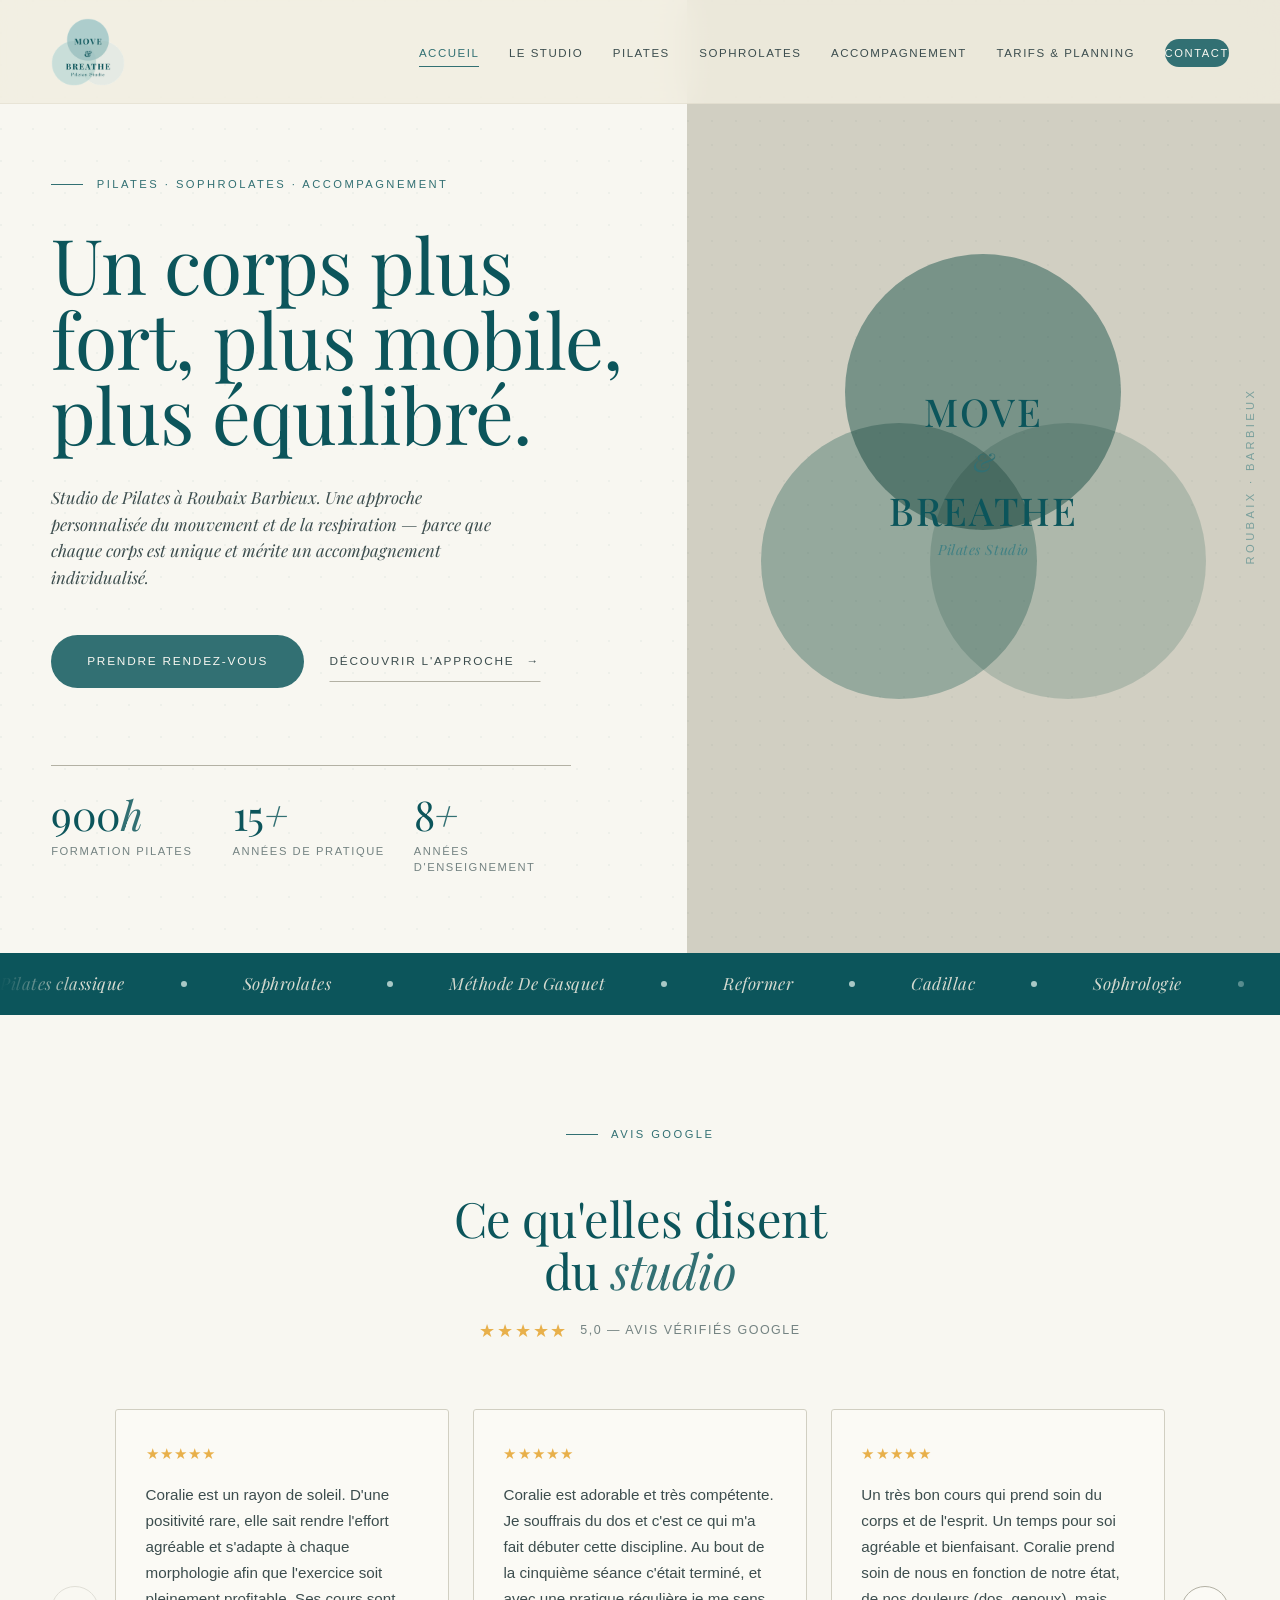
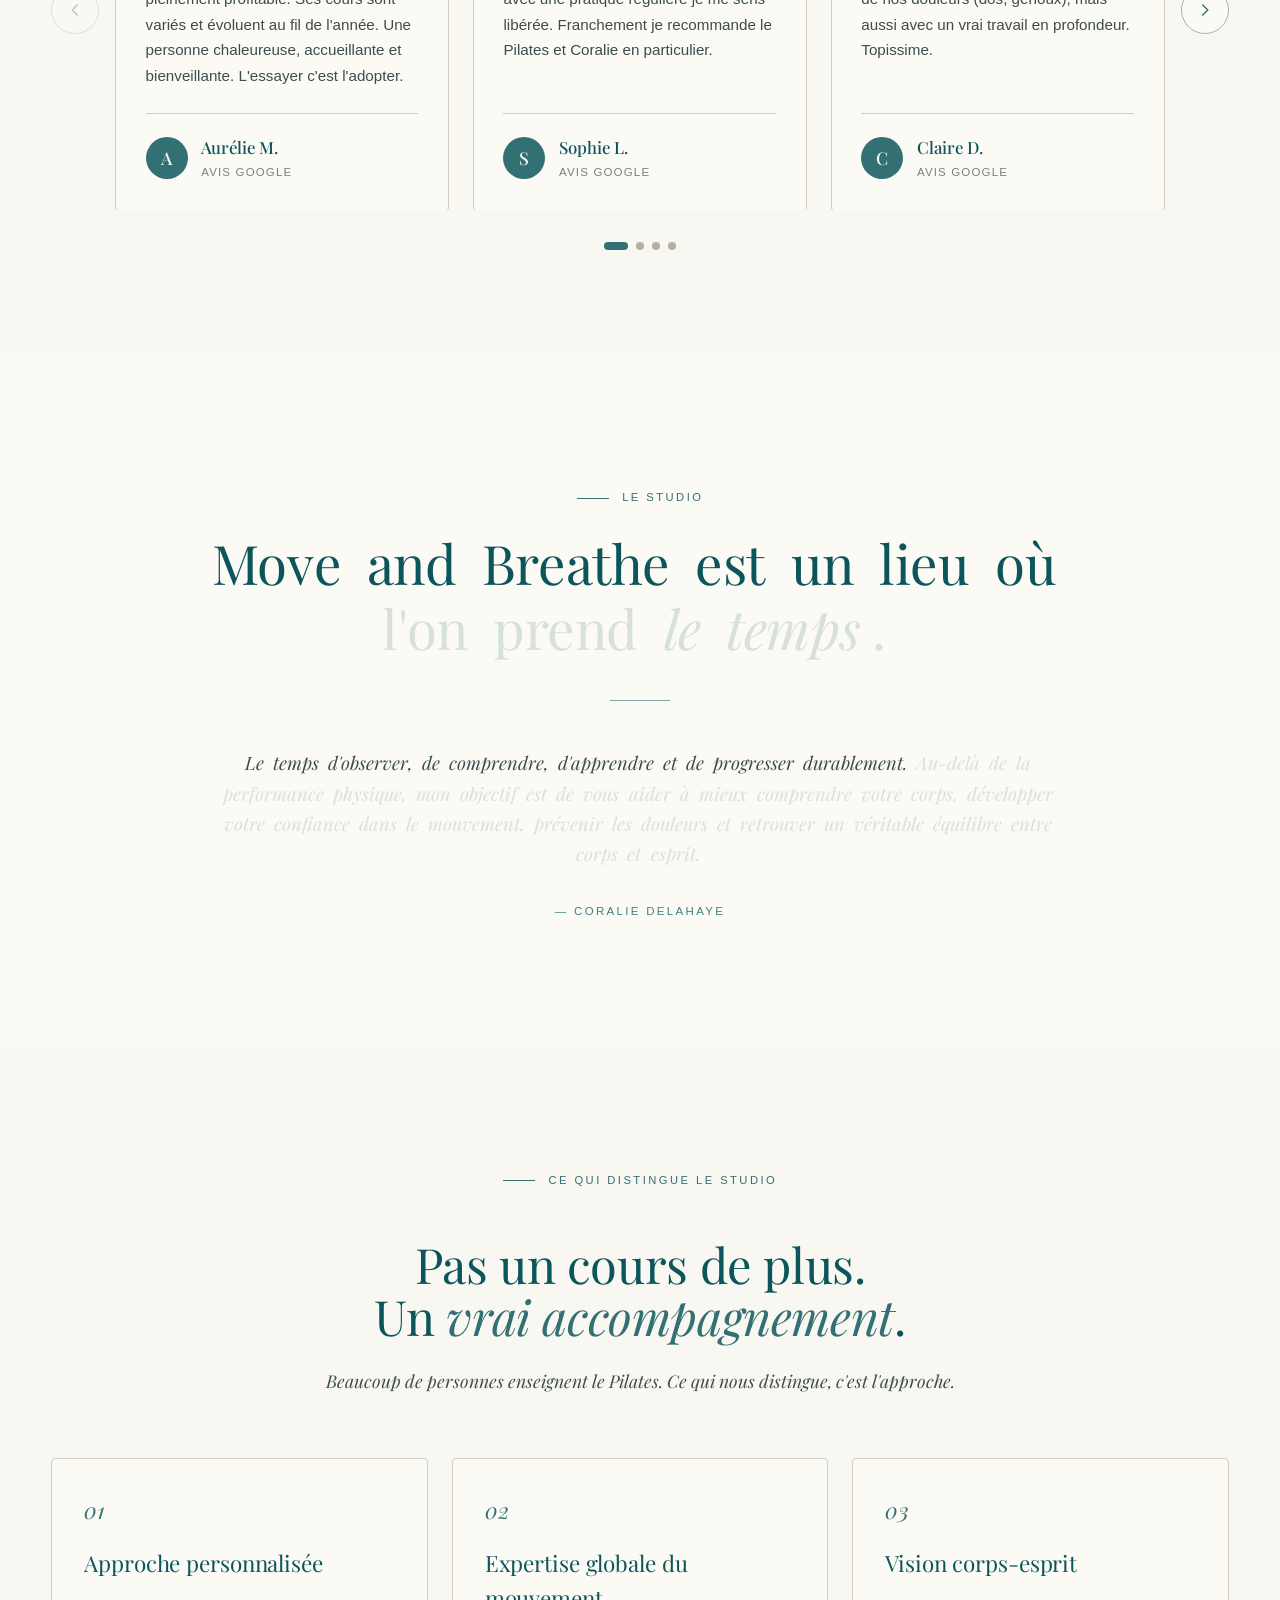
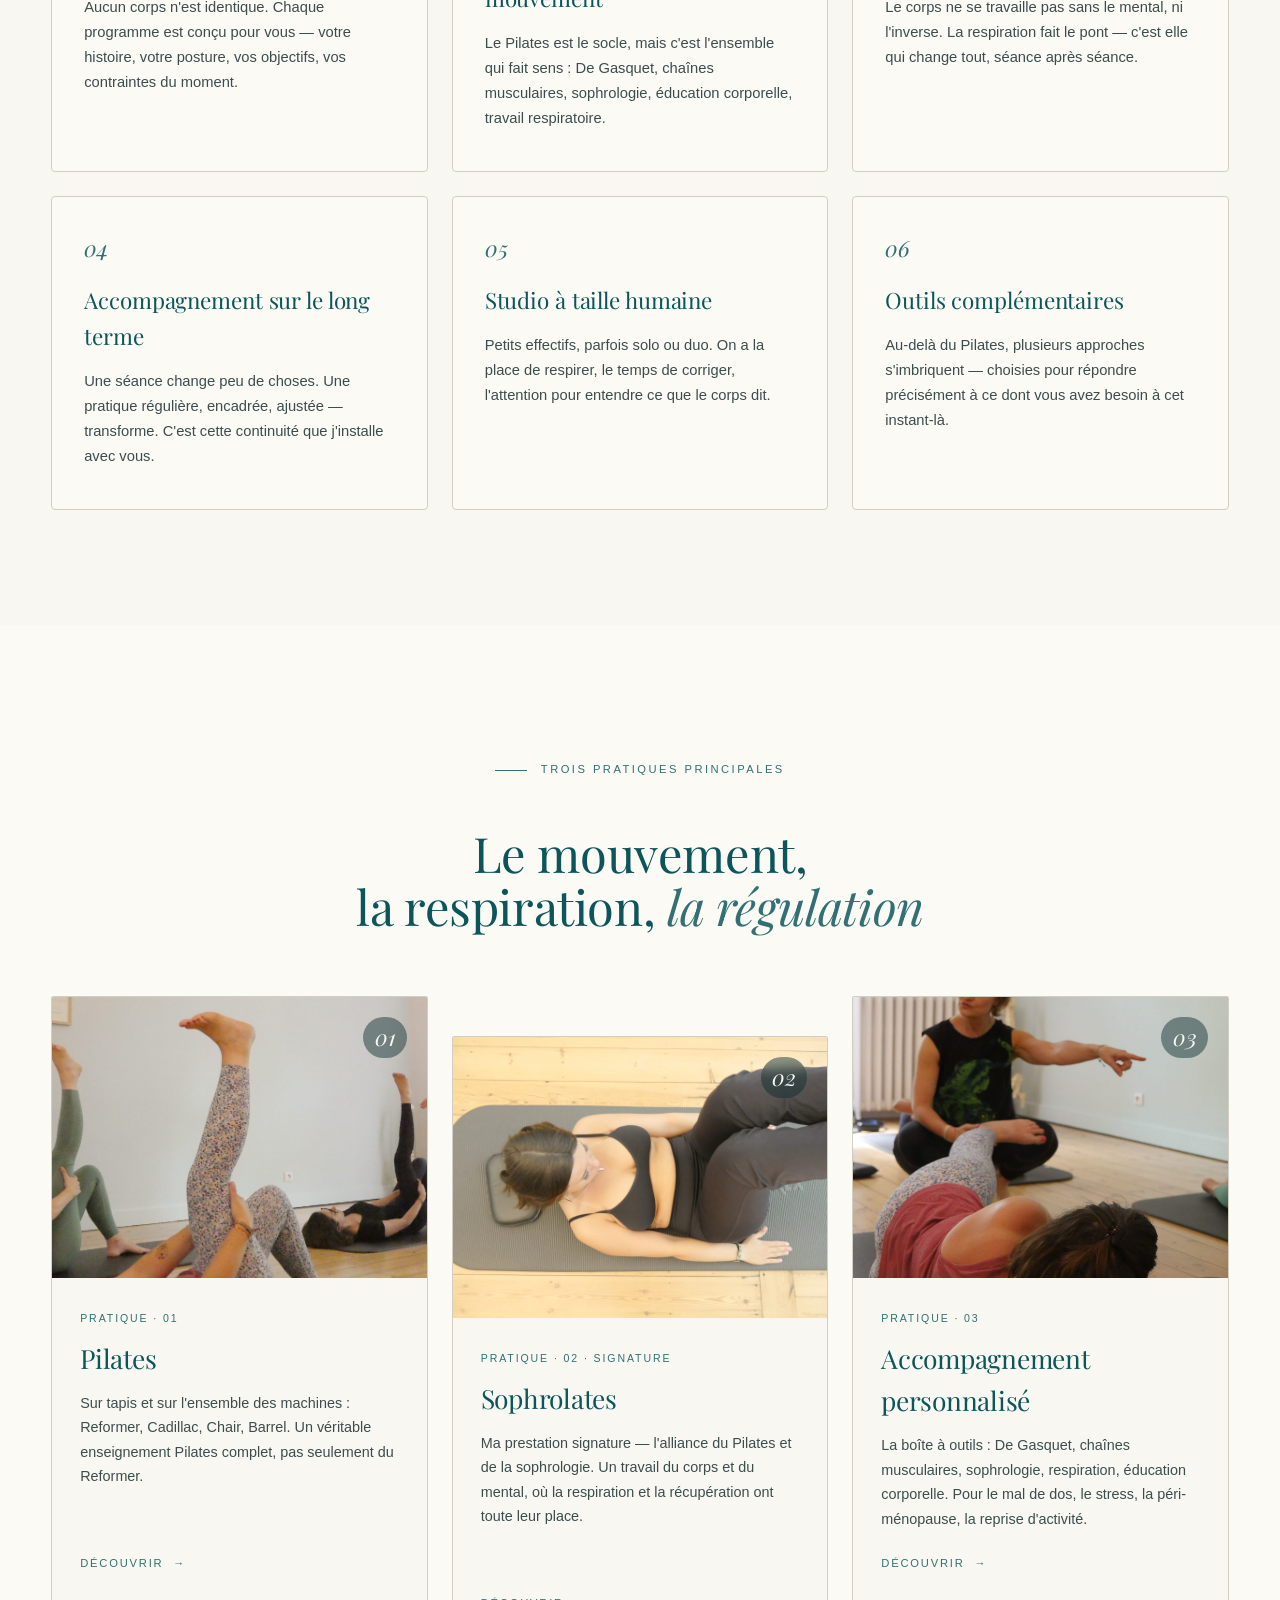
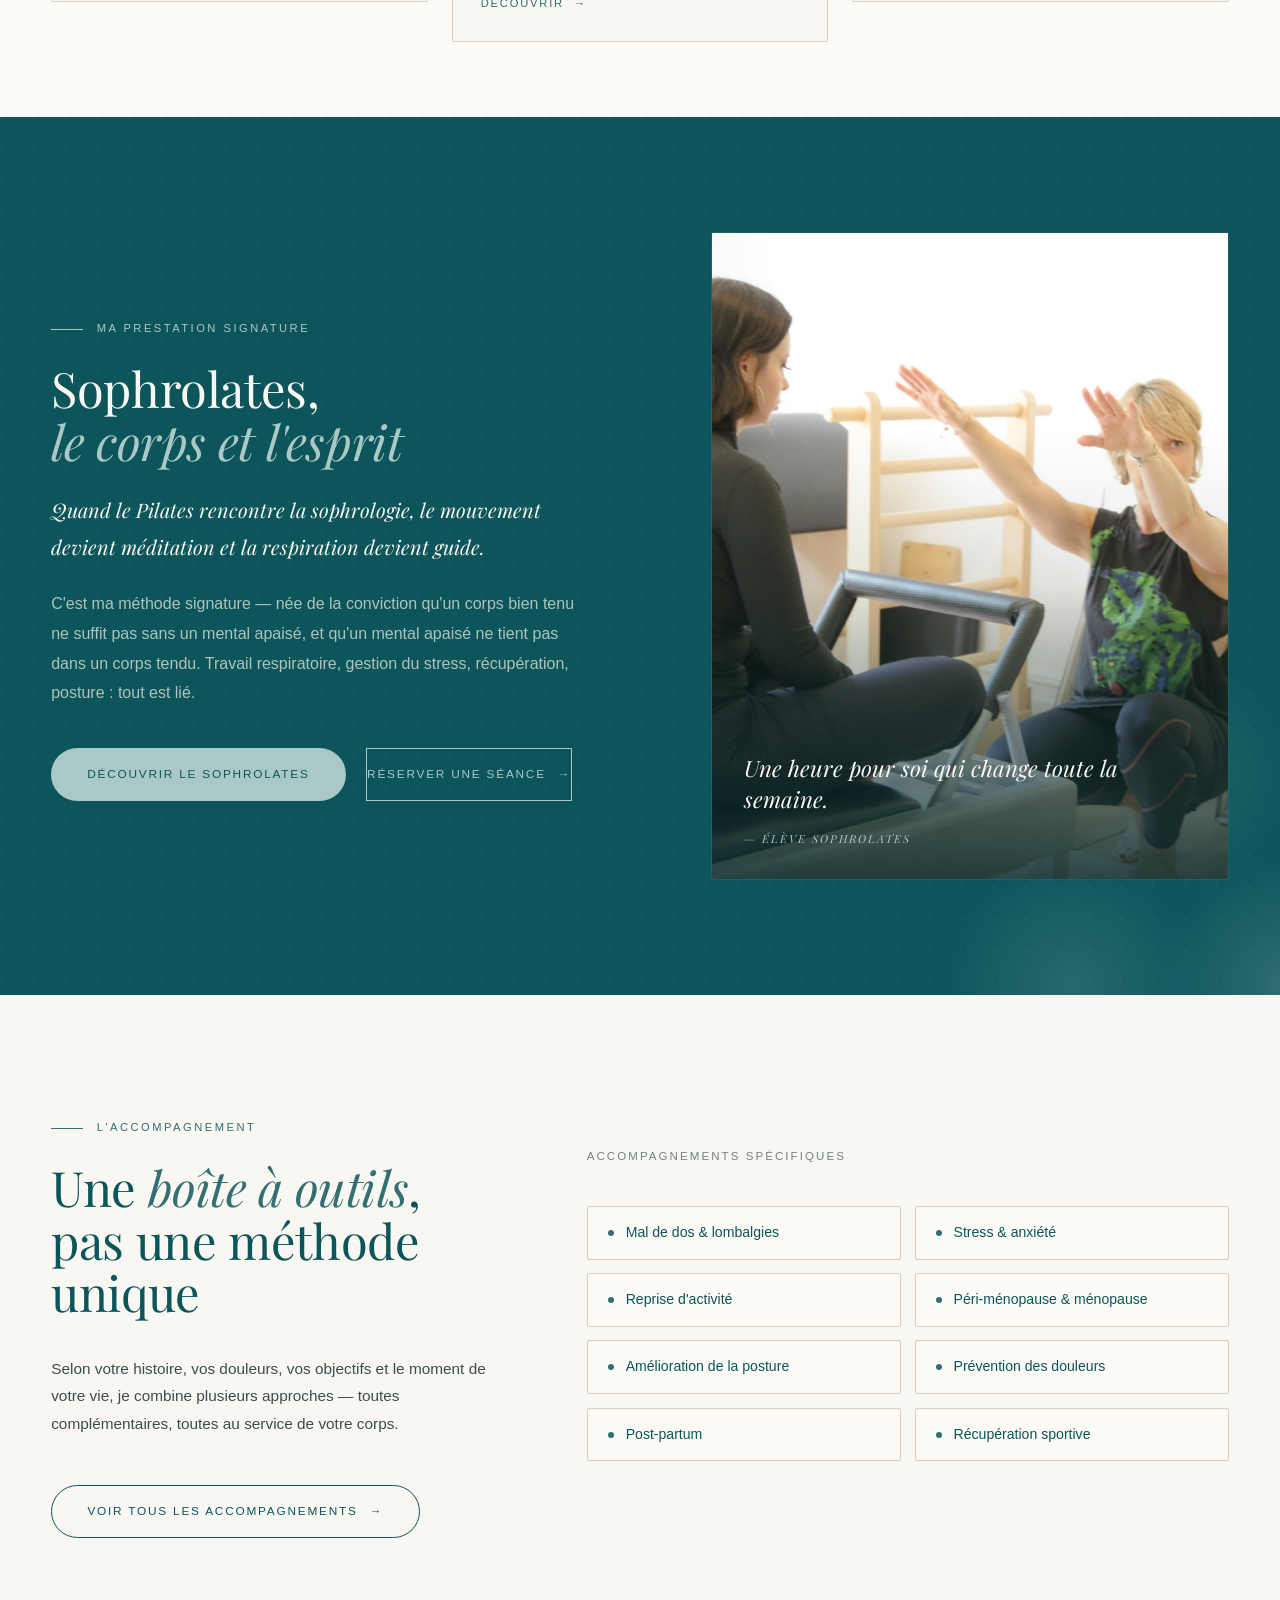
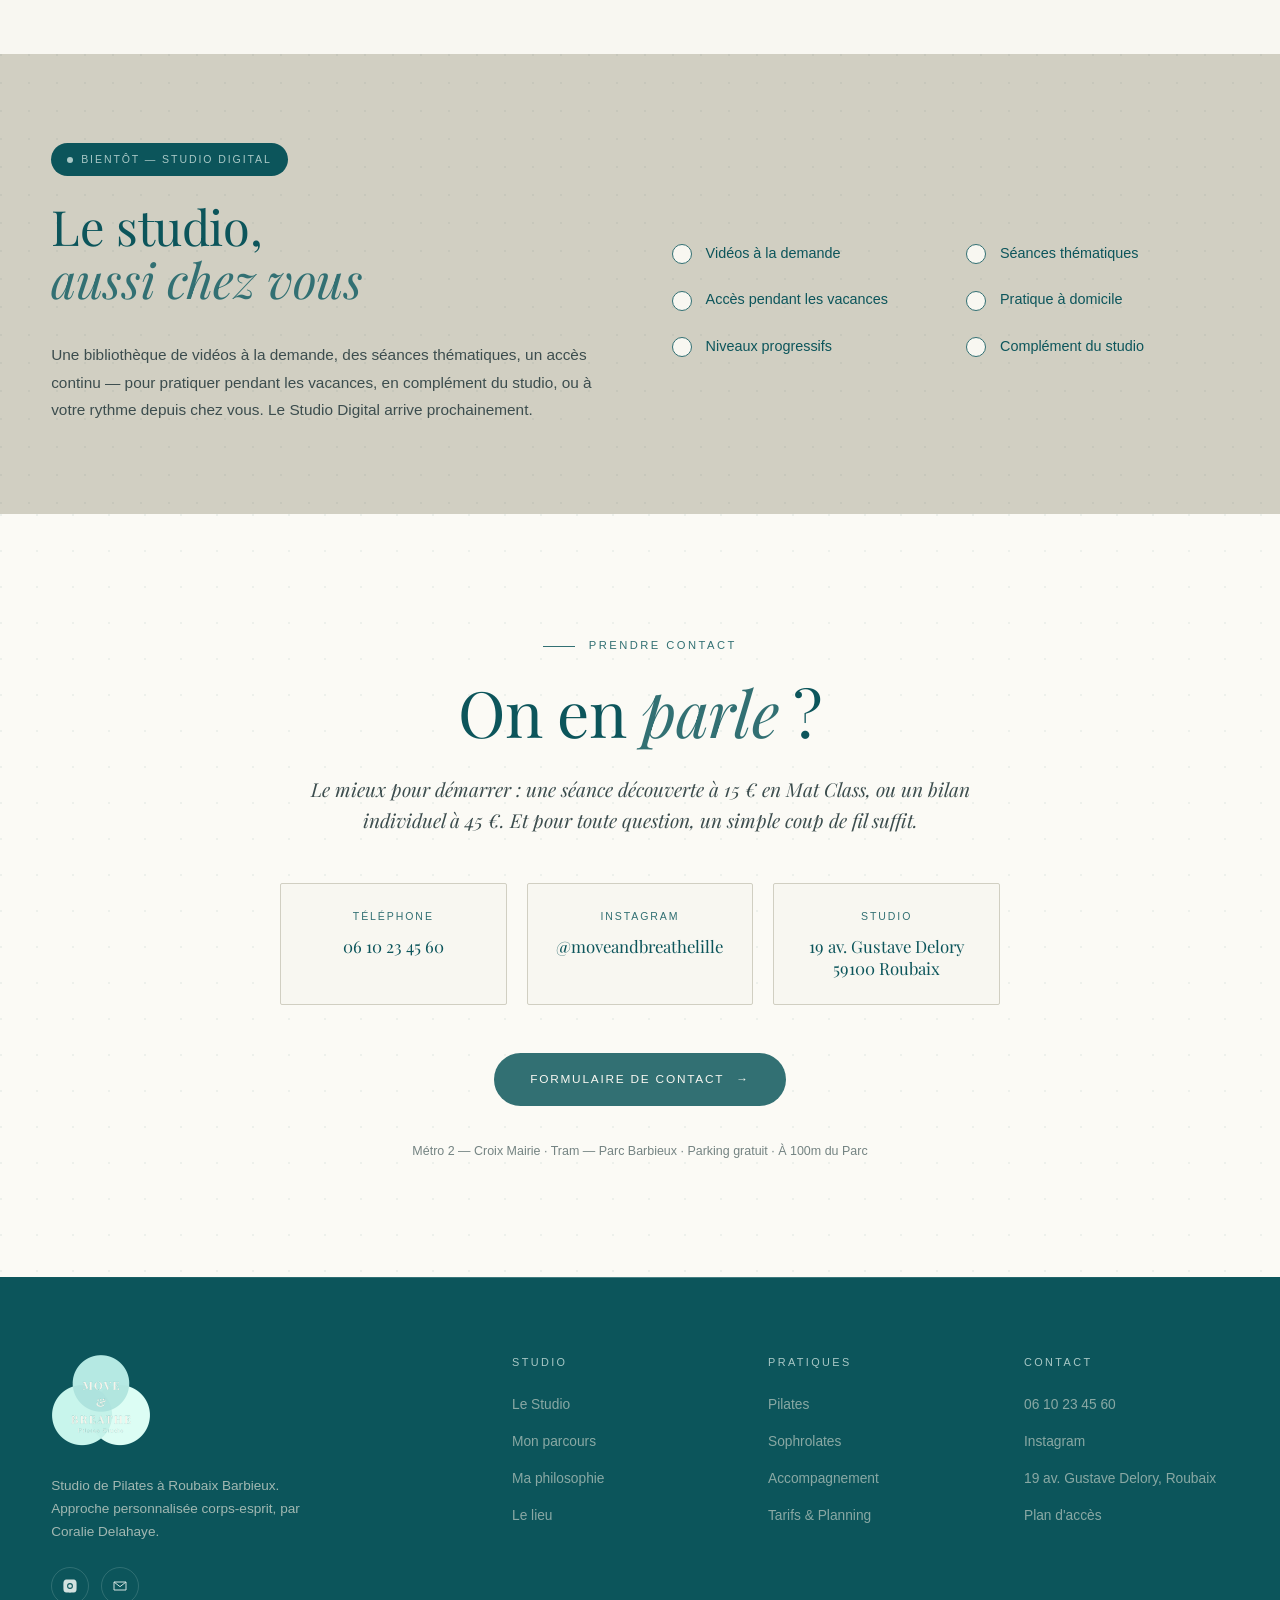
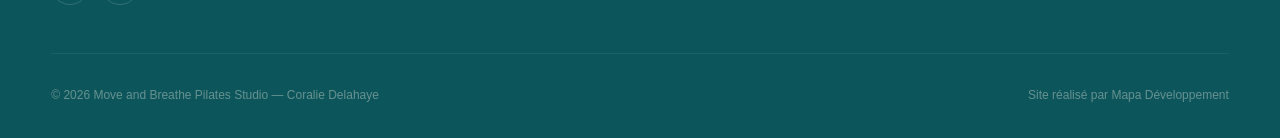
==== commit 8dcb839b: "ADD: First Version of the intern logiciel of Lynoria by Matis GOUYET CTO" ====
--- a/index.html
+++ b/index.html
@@ -17,7 +17,7 @@
 
 <link rel="preconnect" href="https://fonts.googleapis.com">
 <link rel="preconnect" href="https://fonts.gstatic.com" crossorigin>
-<link href="https://fonts.googleapis.com/css2?family=Cormorant+Garamond:ital,wght@0,300;0,400;0,500;0,600;1,300;1,400;1,500&family=Jost:wght@300;400;500&display=swap" rel="stylesheet">
+<link href="https://fonts.googleapis.com/css2?family=Playfair+Display:ital,wght@0,400;0,500;0,600;0,700;1,400;1,500;1,600https://fonts.googleapis.com/css2?family=Cormorant+Garamond:ital,wght@0,300;0,400;0,500;0,600;1,300;1,400;1,500&family=Jost:wght@300;400;500&display=swapdisplay=swap" rel="stylesheet">
 <link rel="stylesheet" href="styles.css">
 
 <style>
@@ -51,10 +51,10 @@
   .hero-eyebrow { margin-bottom: 2rem; }
   .hero-title {
     font-family: var(--serif);
-    font-weight: 300;
+    font-weight: 400;
     font-size: clamp(2.6rem, 6vw, 5.8rem);
     line-height: 0.98;
-    letter-spacing: -0.025em;
+    letter-spacing: -0.012em;
     color: var(--teal-deep);
     margin-bottom: 2rem;
   }
@@ -73,7 +73,7 @@
     color: var(--ink-soft);
     max-width: 460px;
     margin-bottom: 2.75rem;
-    font-weight: 300;
+    font-weight: 400;
   }
   .hero-actions {
     display: flex;
@@ -178,12 +178,12 @@
   }
   .manifesto h2 {
     font-family: var(--serif);
-    font-weight: 300;
+    font-weight: 400;
     font-size: clamp(2rem, 4.5vw, 3.4rem);
     line-height: 1.18;
     color: var(--teal-deep);
     margin: 1.5rem 0 0;
-    letter-spacing: -0.015em;
+    letter-spacing: -0.008em;
   }
   .manifesto h2 em { font-style: italic; color: var(--teal); font-weight: 400; }
   .manifesto-divider {
@@ -198,7 +198,7 @@
     font-size: clamp(1.15rem, 1.4vw, 1.35rem);
     line-height: 1.65;
     color: var(--ink-soft);
-    font-weight: 300;
+    font-weight: 400;
   }
   .manifesto-cite {
     margin-top: 2rem;
@@ -289,6 +289,23 @@
     display: flex;
     align-items: center;
     justify-content: center;
+  }
+  .practice-visual img {
+    width: 100%;
+    height: 100%;
+    object-fit: cover;
+    transition: transform 1.2s var(--ease-out);
+  }
+  .practice-card:hover .practice-visual img {
+    transform: scale(1.06);
+  }
+  .practice-number {
+    background: rgba(7, 41, 43, 0.45);
+    backdrop-filter: blur(6px);
+    padding: 0.15rem 0.7rem;
+    border-radius: 999px;
+    color: var(--cream) !important;
+    opacity: 1 !important;
   }
   .practice-circles {
     position: relative;
@@ -427,36 +444,26 @@
   }
   .signature-visual {
     aspect-ratio: 4/5;
-    background: linear-gradient(155deg, var(--teal-deep) 0%, var(--teal) 100%);
+    background: var(--teal-deep);
     border-radius: 2px;
     overflow: hidden;
     position: relative;
     border: 1px solid rgba(220, 227, 214, 0.08);
   }
+  .signature-visual img {
+    position: absolute;
+    inset: 0;
+    width: 100%;
+    height: 100%;
+    object-fit: cover;
+  }
   .signature-visual::after {
     content: '';
     position: absolute;
     inset: 0;
-    background:
-      radial-gradient(circle at 30% 30%, rgba(191, 213, 207, 0.15) 0%, transparent 50%),
-      radial-gradient(circle at 70% 80%, rgba(0,0,0,0.3) 0%, transparent 50%);
-  }
-  .signature-visual-circles {
-    position: absolute;
-    top: 50%; left: 50%;
-    transform: translate(-50%, -50%);
-    width: 70%; aspect-ratio: 1;
-    opacity: 0.5;
-  }
-  .signature-visual-circles .pc {
-    position: absolute;
-    width: 62%; aspect-ratio: 1;
-    border-radius: 50%;
-    mix-blend-mode: screen;
-  }
-  .signature-visual-circles .pc-a { top: 0; left: 19%; background: var(--sage-deep); opacity: 0.5; }
-  .signature-visual-circles .pc-b { bottom: 0; left: 0; background: var(--sage); opacity: 0.5; }
-  .signature-visual-circles .pc-c { bottom: 0; right: 0; background: var(--sage-pale); opacity: 0.6; }
+    background: linear-gradient(to top, rgba(7, 41, 43, 0.85) 0%, rgba(7, 41, 43, 0.1) 45%, transparent 70%);
+    z-index: 1;
+  }
   .signature-visual-quote {
     position: absolute;
     bottom: 2rem; left: 2rem; right: 2rem;
@@ -558,7 +565,7 @@
     line-height: 1.65;
     color: var(--ink-soft);
     margin-bottom: 1.75rem;
-    font-weight: 300;
+    font-weight: 400;
   }
   .testimonial-author {
     display: flex;
@@ -737,6 +744,124 @@
     .accomp-tags { grid-template-columns: 1fr; }
     .cta-options { grid-template-columns: 1fr; }
     .digital-features { grid-template-columns: 1fr; }
+  }
+  /* ==== AVIS — CAROUSEL ==== */
+  .reviews {
+    background: var(--cream);
+    padding: clamp(4rem, 8vw, 7rem) 0;
+  }
+  .reviews-rating {
+    display: flex;
+    align-items: center;
+    justify-content: center;
+    gap: 0.75rem;
+    margin-top: 1.25rem;
+  }
+  .reviews-stars { color: #E8B04B; letter-spacing: 0.1em; font-size: 1.1rem; }
+  .reviews-rating-text {
+    font-size: 0.78rem;
+    letter-spacing: 0.12em;
+    text-transform: uppercase;
+    color: var(--ink-mute);
+  }
+  .reviews-carousel {
+    display: flex;
+    align-items: center;
+    gap: 1rem;
+    margin-top: clamp(2.5rem, 5vw, 3.5rem);
+  }
+  .reviews-viewport {
+    overflow: hidden;
+    flex: 1;
+  }
+  .reviews-track {
+    display: flex;
+    transition: transform 0.6s var(--ease);
+    will-change: transform;
+  }
+  .review-card {
+    flex: 0 0 calc((100% - 3rem) / 3);
+    margin-right: 1.5rem;
+    background: var(--cream-soft);
+    border: 1px solid var(--beige);
+    border-radius: 3px;
+    padding: 2rem 1.85rem 1.75rem;
+    display: flex;
+    flex-direction: column;
+    min-height: 320px;
+    box-sizing: border-box;
+  }
+  .review-stars { color: #E8B04B; letter-spacing: 0.08em; font-size: 0.95rem; margin-bottom: 1rem; }
+  .review-text {
+    font-size: 0.95rem;
+    line-height: 1.7;
+    color: var(--ink-soft);
+    flex: 1;
+    font-weight: 300;
+  }
+  .review-author {
+    display: flex;
+    align-items: center;
+    gap: 0.85rem;
+    margin-top: 1.5rem;
+    padding-top: 1.25rem;
+    border-top: 1px solid var(--beige);
+  }
+  .review-avatar {
+    width: 42px; height: 42px;
+    border-radius: 50%;
+    background: var(--teal);
+    color: var(--cream);
+    display: flex;
+    align-items: center;
+    justify-content: center;
+    font-family: var(--serif);
+    font-size: 1.1rem;
+    font-weight: 500;
+    flex-shrink: 0;
+  }
+  .review-name { font-family: var(--serif); font-size: 1.05rem; color: var(--teal-deep); font-weight: 500; }
+  .review-meta { font-size: 0.72rem; letter-spacing: 0.1em; text-transform: uppercase; color: var(--ink-mute); margin-top: 0.15rem; }
+  .reviews-arrow {
+    flex-shrink: 0;
+    width: 48px; height: 48px;
+    border-radius: 50%;
+    border: 1px solid var(--beige-deep);
+    background: var(--cream-soft);
+    color: var(--teal);
+    cursor: pointer;
+    display: flex;
+    align-items: center;
+    justify-content: center;
+    transition: all 0.3s var(--ease);
+  }
+  .reviews-arrow svg { width: 22px; height: 22px; }
+  .reviews-arrow:hover { background: var(--teal); color: var(--cream); border-color: var(--teal); }
+  .reviews-arrow:disabled { opacity: 0.35; cursor: default; }
+  .reviews-arrow:disabled:hover { background: var(--cream-soft); color: var(--teal); border-color: var(--beige-deep); }
+  .reviews-dots {
+    display: flex;
+    justify-content: center;
+    gap: 0.5rem;
+    margin-top: 2rem;
+  }
+  .reviews-dot {
+    width: 8px; height: 8px;
+    border-radius: 50%;
+    border: none;
+    background: var(--beige-deep);
+    cursor: pointer;
+    transition: all 0.3s var(--ease);
+    padding: 0;
+  }
+  .reviews-dot.active { background: var(--teal); width: 24px; border-radius: 4px; }
+
+  @media (max-width: 980px) {
+    .review-card { flex: 0 0 calc((100% - 1.5rem) / 2); }
+  }
+  @media (max-width: 640px) {
+    .review-card { flex: 0 0 100%; margin-right: 1rem; min-height: 0; }
+    .reviews-arrow { display: none; }
   }
 </style>
 
@@ -776,16 +901,8 @@
 <nav class="nav" aria-label="Navigation principale">
   <div class="nav-inner">
     <a href="index.html" class="logo-mark" aria-label="Move and Breathe Pilates Studio">
-      <svg class="logo-mark-svg" viewBox="0 0 60 60" xmlns="http://www.w3.org/2000/svg" aria-hidden="true">
-        <circle cx="30" cy="20" r="14" fill="#98BDB8" opacity="0.78" style="mix-blend-mode: multiply"/>
-        <circle cx="20" cy="38" r="14" fill="#BFD5CF" opacity="0.78" style="mix-blend-mode: multiply"/>
-        <circle cx="40" cy="38" r="14" fill="#DCE3D6" opacity="0.88" style="mix-blend-mode: multiply"/>
-      </svg>
-      <span class="logo-mark-text">
-        <span class="logo-mark-title">Move <em>&amp;</em> Breathe</span>
-        <span class="logo-mark-sub">Pilates Studio</span>
-      </span>
-    </a>
+        <img src="assets/img/logo-officiel.png" alt="Move and Breathe Pilates Studio" class="logo-img">
+      </a>
     <button class="nav-burger" aria-label="Ouvrir le menu" aria-expanded="false">
       <span></span><span></span><span></span>
     </button>
@@ -872,6 +989,108 @@
   </div>
 </div>
 
+<!-- AVIS — CAROUSEL -->
+<section class="reviews" id="avis">
+  <div class="container">
+    <div class="section-head center reveal">
+      <div class="eyebrow center">Avis Google</div>
+      <h2 class="h-2 mt-2">Ce qu'elles disent<br>du <em>studio</em></h2>
+      <div class="reviews-rating reveal">
+        <span class="reviews-stars">★★★★★</span>
+        <span class="reviews-rating-text">5,0 — Avis vérifiés Google</span>
+      </div>
+    </div>
+
+    <div class="reviews-carousel reveal">
+      <button class="reviews-arrow reviews-prev" aria-label="Avis précédent">
+        <svg viewBox="0 0 24 24" fill="none" stroke="currentColor" stroke-width="1.5"><path d="M15 18l-6-6 6-6"/></svg>
+      </button>
+
+      <div class="reviews-viewport">
+        <div class="reviews-track">
+          <article class="review-card">
+            <div class="review-stars">★★★★★</div>
+            <p class="review-text">Coralie est un rayon de soleil. D'une positivité rare, elle sait rendre l'effort agréable et s'adapte à chaque morphologie afin que l'exercice soit pleinement profitable. Ses cours sont variés et évoluent au fil de l'année. Une personne chaleureuse, accueillante et bienveillante. L'essayer c'est l'adopter.</p>
+            <div class="review-author">
+              <div class="review-avatar">A</div>
+              <div>
+                <div class="review-name">Aurélie M.</div>
+                <div class="review-meta">Avis Google</div>
+              </div>
+            </div>
+          </article>
+
+          <article class="review-card">
+            <div class="review-stars">★★★★★</div>
+            <p class="review-text">Coralie est adorable et très compétente. Je souffrais du dos et c'est ce qui m'a fait débuter cette discipline. Au bout de la cinquième séance c'était terminé, et avec une pratique régulière je me sens libérée. Franchement je recommande le Pilates et Coralie en particulier.</p>
+            <div class="review-author">
+              <div class="review-avatar">S</div>
+              <div>
+                <div class="review-name">Sophie L.</div>
+                <div class="review-meta">Avis Google</div>
+              </div>
+            </div>
+          </article>
+
+          <article class="review-card">
+            <div class="review-stars">★★★★★</div>
+            <p class="review-text">Un très bon cours qui prend soin du corps et de l'esprit. Un temps pour soi agréable et bienfaisant. Coralie prend soin de nous en fonction de notre état, de nos douleurs (dos, genoux), mais aussi avec un vrai travail en profondeur. Topissime.</p>
+            <div class="review-author">
+              <div class="review-avatar">C</div>
+              <div>
+                <div class="review-name">Claire D.</div>
+                <div class="review-meta">Avis Google</div>
+              </div>
+            </div>
+          </article>
+
+          <article class="review-card">
+            <div class="review-stars">★★★★★</div>
+            <p class="review-text">Je pratique le Pilates depuis deux ans avec Coralie et je suis ravie. Coralie est très compétente et les cours se déroulent de manière agréable. J'en retire beaucoup de satisfaction et de bénéfices au niveau musculaire et de la posture ; mon corps est plus tonique et plus fluide.</p>
+            <div class="review-author">
+              <div class="review-avatar">M</div>
+              <div>
+                <div class="review-name">Marie P.</div>
+                <div class="review-meta">Avis Google</div>
+              </div>
+            </div>
+          </article>
+
+          <article class="review-card">
+            <div class="review-stars">★★★★★</div>
+            <p class="review-text">Coralie m'a fait découvrir les Sophrolates, une combinaison de Pilates et de Sophrologie, parfait pour moi qui souffre facilement du dos et qui suis tendue de nature. On ressent les bienfaits associés de ces deux pratiques. Je recommande particulièrement !</p>
+            <div class="review-author">
+              <div class="review-avatar">N</div>
+              <div>
+                <div class="review-name">Nathalie B.</div>
+                <div class="review-meta">Avis Google</div>
+              </div>
+            </div>
+          </article>
+
+          <article class="review-card">
+            <div class="review-stars">★★★★★</div>
+            <p class="review-text">Si vous cherchez un lieu pour prendre des cours de Pilates, foncez les yeux fermés chez Move and Breathe. Coralie est à l'écoute, vous accompagne en douceur et vous fait progresser séance après séance.</p>
+            <div class="review-author">
+              <div class="review-avatar">É</div>
+              <div>
+                <div class="review-name">Émilie R.</div>
+                <div class="review-meta">Avis Google</div>
+              </div>
+            </div>
+          </article>
+        </div>
+      </div>
+
+      <button class="reviews-arrow reviews-next" aria-label="Avis suivant">
+        <svg viewBox="0 0 24 24" fill="none" stroke="currentColor" stroke-width="1.5"><path d="M9 18l6-6-6-6"/></svg>
+      </button>
+    </div>
+
+    <div class="reviews-dots" role="tablist" aria-label="Navigation des avis"></div>
+  </div>
+</section>
+
 <!-- MANIFESTE -->
 <section class="manifesto">
   <div class="container">
@@ -940,11 +1159,7 @@
     <div class="practices-grid">
       <a href="pilates.html" class="practice-card reveal reveal-delay-1">
         <div class="practice-visual">
-          <div class="practice-circles pv-1">
-            <span class="pc pc-a"></span>
-            <span class="pc pc-b"></span>
-            <span class="pc pc-c"></span>
-          </div>
+          <img src="assets/img/pilates-tapis.jpg" alt="Cours de Pilates sur tapis" loading="lazy">
           <span class="practice-number">01</span>
         </div>
         <div class="practice-content">
@@ -957,11 +1172,7 @@
 
       <a href="sophrolates.html" class="practice-card reveal reveal-delay-2">
         <div class="practice-visual">
-          <div class="practice-circles pv-2">
-            <span class="pc pc-a"></span>
-            <span class="pc pc-b"></span>
-            <span class="pc pc-c"></span>
-          </div>
+          <img src="assets/img/sophrolates-relax.jpg" alt="Séance de Sophrolates, moment de relâchement" loading="lazy">
           <span class="practice-number">02</span>
         </div>
         <div class="practice-content">
@@ -974,11 +1185,7 @@
 
       <a href="accompagnement.html" class="practice-card reveal reveal-delay-3">
         <div class="practice-visual">
-          <div class="practice-circles pv-3">
-            <span class="pc pc-a"></span>
-            <span class="pc pc-b"></span>
-            <span class="pc pc-c"></span>
-          </div>
+          <img src="assets/img/accompagnement-bilan.jpg" alt="Accompagnement personnalisé et bilan" loading="lazy">
           <span class="practice-number">03</span>
         </div>
         <div class="practice-content">
@@ -1014,14 +1221,10 @@
           </a>
         </div>
       </div>
-      <div class="signature-visual reveal reveal-delay-2" aria-hidden="true">
-        <div class="signature-visual-circles">
-          <span class="pc pc-a"></span>
-          <span class="pc pc-b"></span>
-          <span class="pc pc-c"></span>
-        </div>
+      <div class="signature-visual reveal reveal-delay-2">
+        <img src="assets/img/pilates-machine.jpg" alt="Coralie en séance de Pilates accompagné au studio Move and Breathe" loading="lazy">
         <div class="signature-visual-quote">
-          "Une heure pour soi qui change toute la semaine."
+          Une heure pour soi qui change toute la semaine.
           <div class="signature-visual-cite">— Élève Sophrolates</div>
         </div>
       </div>
@@ -1057,54 +1260,6 @@
           <div class="accomp-tag">Récupération sportive</div>
         </div>
       </div>
-    </div>
-  </div>
-</section>
-
-<!-- AVIS -->
-<section class="testimonials">
-  <div class="container">
-    <div class="section-head center reveal">
-      <div class="eyebrow center">Avis Google &amp; Facebook</div>
-      <h2 class="h-2 mt-2">Ce qu'elles disent<br>du <em>studio</em></h2>
-    </div>
-    <div class="testimonials-grid">
-      <article class="testimonial reveal reveal-delay-1">
-        <span class="testimonial-quote-mark" aria-hidden="true">“</span>
-        <div class="testimonial-stars">★★★★★</div>
-        <p class="testimonial-text">Coralie est une instructrice exceptionnelle. Bienveillance, rigueur et précision à chaque séance. Je recommande vivement.</p>
-        <div class="testimonial-author">
-          <div class="testimonial-avatar">C</div>
-          <div>
-            <div class="testimonial-name">Avis Google</div>
-            <div class="testimonial-meta">Élève Pilates Reformer</div>
-          </div>
-        </div>
-      </article>
-      <article class="testimonial reveal reveal-delay-2">
-        <span class="testimonial-quote-mark" aria-hidden="true">“</span>
-        <div class="testimonial-stars">★★★★★</div>
-        <p class="testimonial-text">Les séances de Sophrolates sont un vrai moment pour soi. Je repars apaisée, alignée, et plus forte physiquement. Une méthode unique.</p>
-        <div class="testimonial-author">
-          <div class="testimonial-avatar">F</div>
-          <div>
-            <div class="testimonial-name">Avis Facebook</div>
-            <div class="testimonial-meta">Élève Sophrolates</div>
-          </div>
-        </div>
-      </article>
-      <article class="testimonial reveal reveal-delay-3">
-        <span class="testimonial-quote-mark" aria-hidden="true">“</span>
-        <div class="testimonial-stars">★★★★★</div>
-        <p class="testimonial-text">Studio chaleureux, équipement professionnel, accompagnement personnalisé. La méthode classique fait toute la différence.</p>
-        <div class="testimonial-author">
-          <div class="testimonial-avatar">G</div>
-          <div>
-            <div class="testimonial-name">Avis Google</div>
-            <div class="testimonial-meta">Élève Mat Class</div>
-          </div>
-        </div>
-      </article>
     </div>
   </div>
 </section>
@@ -1172,16 +1327,8 @@
     <div class="footer-grid">
       <div>
         <a href="index.html" class="logo-mark">
-          <svg class="logo-mark-svg" viewBox="0 0 60 60" xmlns="http://www.w3.org/2000/svg" aria-hidden="true">
-            <circle cx="30" cy="20" r="14" fill="#98BDB8" opacity="0.78" style="mix-blend-mode: multiply"/>
-            <circle cx="20" cy="38" r="14" fill="#BFD5CF" opacity="0.78" style="mix-blend-mode: multiply"/>
-            <circle cx="40" cy="38" r="14" fill="#DCE3D6" opacity="0.88" style="mix-blend-mode: multiply"/>
-          </svg>
-          <span class="logo-mark-text">
-            <span class="logo-mark-title">Move <em>&amp;</em> Breathe</span>
-            <span class="logo-mark-sub">Pilates Studio</span>
-          </span>
-        </a>
+        <img src="assets/img/logo-officiel-clair.png" alt="Move and Breathe Pilates Studio" class="logo-img logo-img-footer">
+      </a>
         <p class="footer-tagline">Studio de Pilates à Roubaix Barbieux. Approche personnalisée corps-esprit, par Coralie Delahaye.</p>
         <div class="footer-social">
           <a href="https://www.instagram.com/moveandbreathelille" target="_blank" rel="noopener" aria-label="Instagram">
--- a/styles.css
+++ b/styles.css
@@ -7,37 +7,37 @@
 * { margin: 0; padding: 0; box-sizing: border-box; }
 
 :root {
-  /* ===== Palette du logo ===== */
-  /* Beiges (fond carte de visite + accueils) */
-  --cream: #F1EDE0;
-  --cream-soft: #F6F3E8;
-  --beige: #D6D2C0;
-  --beige-deep: #B5B09C;
-
-  /* Sage / bleu-vert pâles (les 3 cercles du logo) */
-  --sage-pale: #DCE3D6;
-  --sage: #BFD5CF;
-  --sage-deep: #98BDB8;
-
-  /* Teal pétrole — couleur principale logo */
-  --teal: #1E4847;
-  --teal-deep: #122E2D;
-  --teal-mid: #3A6E6C;
-  --teal-light: #C9DEDB;
-  --teal-soft: #E6EFEC;
-
-  /* Ink */
-  --ink: #1A1814;
-  --ink-soft: #3D3B33;
-  --ink-mute: #7A7768;
-  --ink-faint: #B5B09F;
+  /* ===== Palette officielle — Charte graphique Move & Breathe ===== */
+  /* Fonds clairs (Cyan clair fond #F8F7F1) */
+  --cream: #F8F7F1;
+  --cream-soft: #FBFAF5;
+  --beige: #D1CFC2;        /* Jaune grisé pastel */
+  --beige-deep: #B3B1A4;   /* Jaune grisé assombri */
+
+  /* Cyans grisés pastel (#A9C8C6) — déclinaison claire → moyenne */
+  --sage-pale: #D3E2E0;
+  --sage: #A9C8C6;         /* Cyan grisé pastel (charte) */
+  --sage-deep: #7FA8A6;
+
+  /* Cyans profonds — accents principaux */
+  --teal: #327073;         /* Cyan Pilates Reformer (charte) */
+  --teal-deep: #0C555B;    /* Cyan foncé logo (charte) */
+  --teal-mid: #418184;
+  --teal-light: #C2D9D7;
+  --teal-soft: #E4EEED;
+
+  /* Ink / textes */
+  --ink: #1E2A2B;
+  --ink-soft: #3C4D4E;
+  --ink-mute: #748382;
+  --ink-faint: #AAB7B5;
 
   --white: #FFFFFF;
-  --black: #0A0908;
-
-  /* Typography */
-  --serif: 'Cormorant Garamond', 'Times New Roman', serif;
-  --sans: 'Jost', -apple-system, BlinkMacSystemFont, sans-serif;
+  --black: #07292B;
+
+  /* Typography — Charte : Playfair Display (titres) + Segoe (textes) */
+  --serif: 'Playfair Display', Georgia, 'Times New Roman', serif;
+  --sans: 'Segoe UI', Segoe, Tahoma, Geneva, Verdana, -apple-system, BlinkMacSystemFont, sans-serif;
 
   /* Layout */
   --container: 1280px;
@@ -78,30 +78,30 @@
 
 .h-mega {
   font-family: var(--serif);
-  font-weight: 300;
+  font-weight: 400;
   font-size: clamp(2.75rem, 8.5vw, 8rem);
   line-height: 0.98;
-  letter-spacing: -0.025em;
+  letter-spacing: -0.012em;
   color: var(--teal-deep);
 }
 .h-mega em { font-style: italic; color: var(--teal); font-weight: 400; }
 
 .h-1 {
   font-family: var(--serif);
-  font-weight: 300;
+  font-weight: 400;
   font-size: clamp(2.25rem, 5vw, 4.5rem);
   line-height: 1.04;
-  letter-spacing: -0.02em;
+  letter-spacing: -0.01em;
   color: var(--teal-deep);
 }
 .h-1 em { font-style: italic; color: var(--teal); font-weight: 400; }
 
 .h-2 {
   font-family: var(--serif);
-  font-weight: 300;
+  font-weight: 400;
   font-size: clamp(1.85rem, 3.8vw, 3.25rem);
   line-height: 1.08;
-  letter-spacing: -0.015em;
+  letter-spacing: -0.008em;
   color: var(--teal-deep);
 }
 .h-2 em { font-style: italic; color: var(--teal); font-weight: 400; }
@@ -142,7 +142,7 @@
 .lede {
   font-family: var(--serif);
   font-style: italic;
-  font-weight: 300;
+  font-weight: 400;
   font-size: clamp(1.1rem, 1.35vw, 1.35rem);
   line-height: 1.55;
   color: var(--ink-soft);
@@ -193,6 +193,18 @@
   gap: 0.75rem;
   text-decoration: none;
   color: inherit;
+}
+.logo-img {
+  height: 68px;
+  width: auto;
+  display: block;
+  flex-shrink: 0;
+  transition: opacity 0.3s var(--ease);
+}
+.logo-mark:hover .logo-img { opacity: 0.82; }
+.logo-img-footer {
+  height: 92px;
+  margin-bottom: 0.5rem;
 }
 .logo-mark-svg {
   width: 46px;
@@ -993,11 +1005,11 @@
 .stat-num {
   font-family: var(--serif);
   font-size: clamp(2rem, 3.2vw, 2.8rem);
-  font-weight: 300;
+  font-weight: 400;
   color: var(--teal-deep);
   display: block;
   line-height: 1;
-  letter-spacing: -0.02em;
+  letter-spacing: -0.01em;
 }
 .stat-num em { font-style: italic; color: var(--teal); }
 .stat-label {
@@ -1087,7 +1099,7 @@
     font-size: 1.6rem;
     letter-spacing: 0;
     text-transform: none;
-    font-weight: 300;
+    font-weight: 400;
     color: var(--teal-deep);
   }
   .nav-cta {
@@ -1109,9 +1121,8 @@
   .marquee-item { font-size: 0.95rem; gap: 2rem; }
   .marquee-track { gap: 2rem; }
   .footer-grid { grid-template-columns: 1fr; }
-  .logo-mark-svg { width: 38px; height: 38px; }
-  .logo-mark-title { font-size: 0.95rem; }
-  .logo-mark-sub { font-size: 0.66rem; }
+  .logo-img { height: 44px; }
+  .logo-img-footer { height: 76px; }
   .page-header::after { width: 320px; height: 320px; right: -100px; opacity: 0.4; }
 }
 
@@ -1132,3 +1143,92 @@
 .mb-3 { margin-bottom: 2.25rem; }
 .mb-4 { margin-bottom: 3rem; }
 .mb-5 { margin-bottom: 4rem; }
+
+/* ============================================
+   FAQ — Accordéon
+   ============================================ */
+
+.faq-section { background: var(--cream); }
+.faq-section.soft { background: var(--cream-soft); }
+.faq-list {
+  max-width: 820px;
+  margin: clamp(2.5rem, 5vw, 4rem) auto 0;
+}
+.faq-item {
+  border-bottom: 1px solid var(--beige);
+}
+.faq-item:first-child { border-top: 1px solid var(--beige); }
+.faq-q {
+  width: 100%;
+  text-align: left;
+  background: none;
+  border: none;
+  padding: 1.6rem 3rem 1.6rem 0;
+  font-family: var(--serif);
+  font-size: clamp(1.1rem, 1.6vw, 1.35rem);
+  font-weight: 500;
+  color: var(--teal-deep);
+  cursor: pointer;
+  position: relative;
+  display: flex;
+  align-items: center;
+  gap: 1rem;
+  transition: color 0.3s var(--ease);
+  line-height: 1.3;
+}
+.faq-q:hover { color: var(--teal); }
+.faq-q-icon {
+  position: absolute;
+  right: 0;
+  top: 50%;
+  transform: translateY(-50%);
+  width: 22px;
+  height: 22px;
+  flex-shrink: 0;
+}
+.faq-q-icon::before,
+.faq-q-icon::after {
+  content: '';
+  position: absolute;
+  background: var(--teal);
+  transition: transform 0.35s var(--ease), opacity 0.35s var(--ease);
+}
+.faq-q-icon::before {
+  top: 50%; left: 0;
+  width: 100%; height: 1.5px;
+  transform: translateY(-50%);
+}
+.faq-q-icon::after {
+  left: 50%; top: 0;
+  width: 1.5px; height: 100%;
+  transform: translateX(-50%);
+}
+.faq-item.open .faq-q-icon::after {
+  transform: translateX(-50%) scaleY(0);
+  opacity: 0;
+}
+.faq-item.open .faq-q { color: var(--teal); }
+.faq-a {
+  max-height: 0;
+  overflow: hidden;
+  transition: max-height 0.45s var(--ease);
+}
+.faq-a-inner {
+  padding: 0 3rem 1.7rem 0;
+  font-size: 0.98rem;
+  line-height: 1.75;
+  color: var(--ink-soft);
+}
+.faq-item.open .faq-a {
+  max-height: 320px;
+}
+
+@media (prefers-reduced-motion: reduce) {
+  .faq-a { transition: none; }
+  .faq-q-icon::before, .faq-q-icon::after { transition: none; }
+}
+
+@media (max-width: 600px) {
+  .faq-q { font-size: 1.05rem; padding-right: 2.5rem; }
+  .faq-a-inner { padding-right: 1.5rem; }
+}
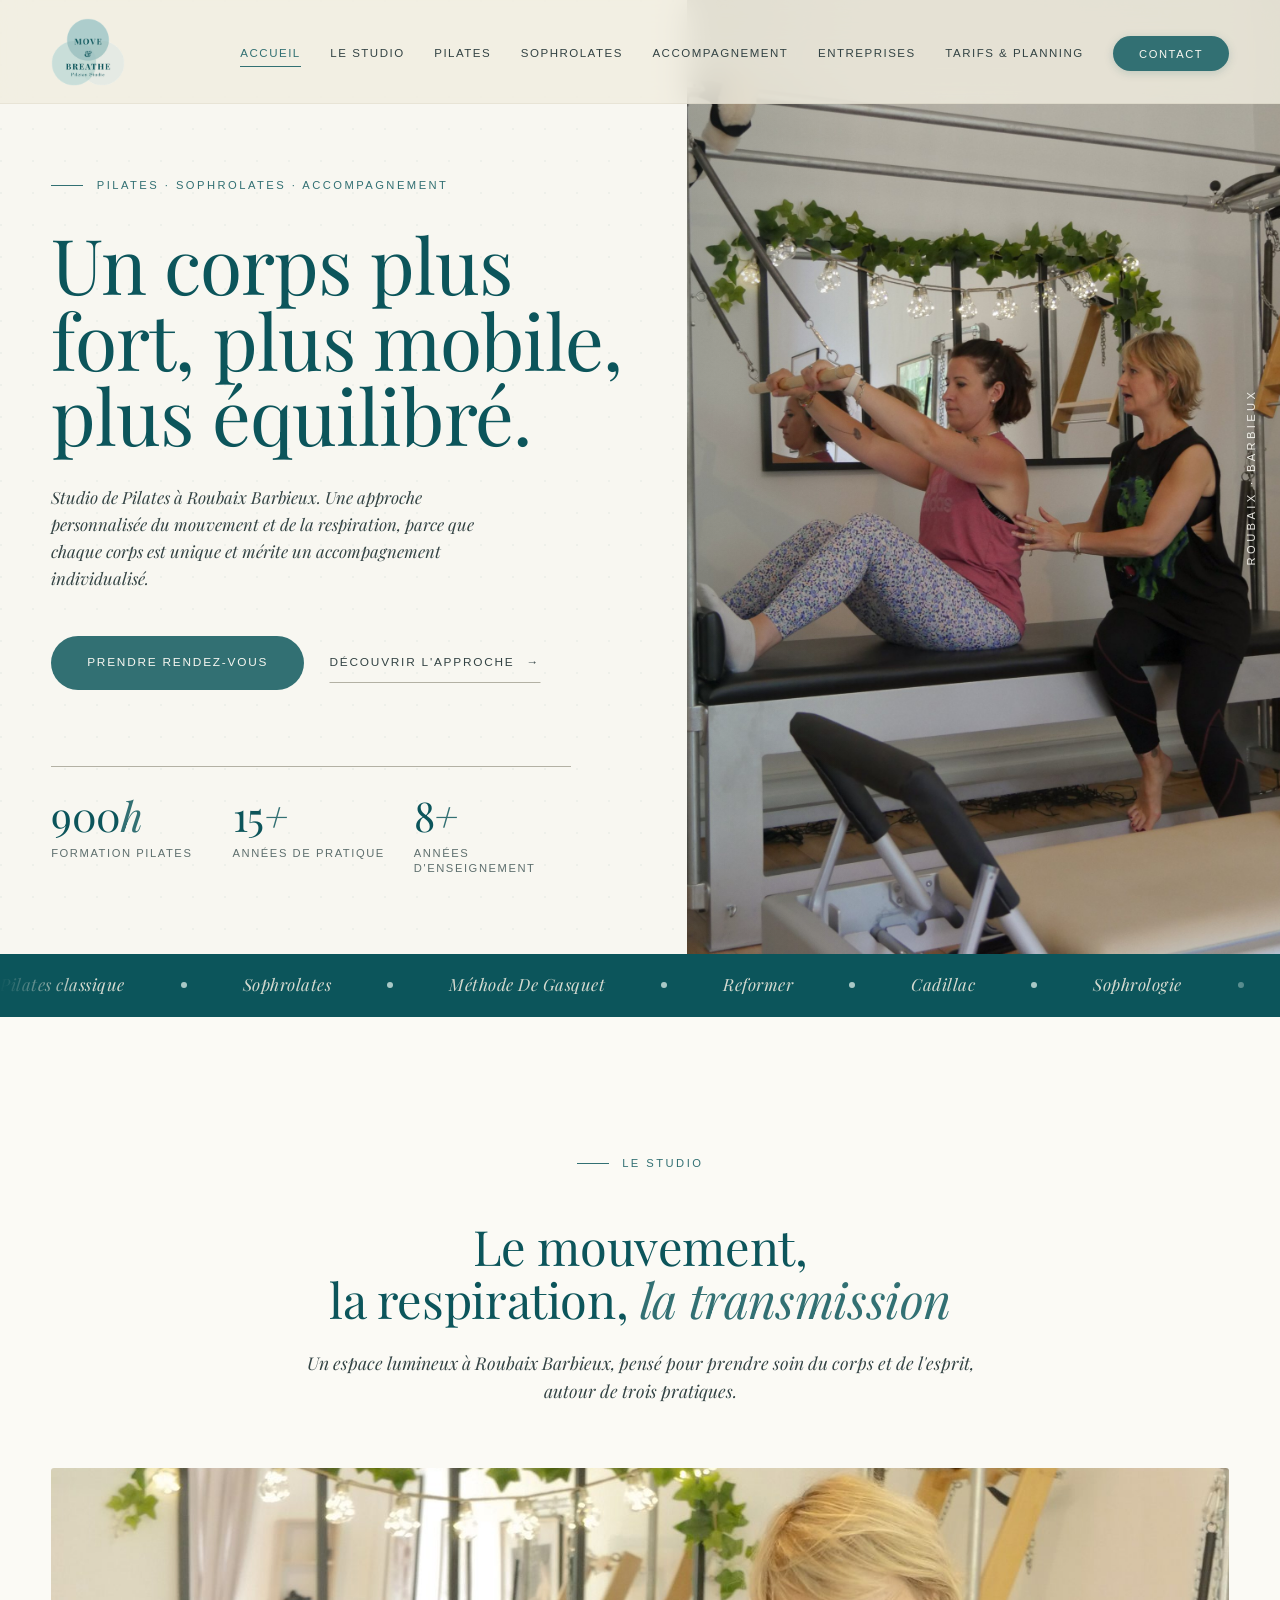
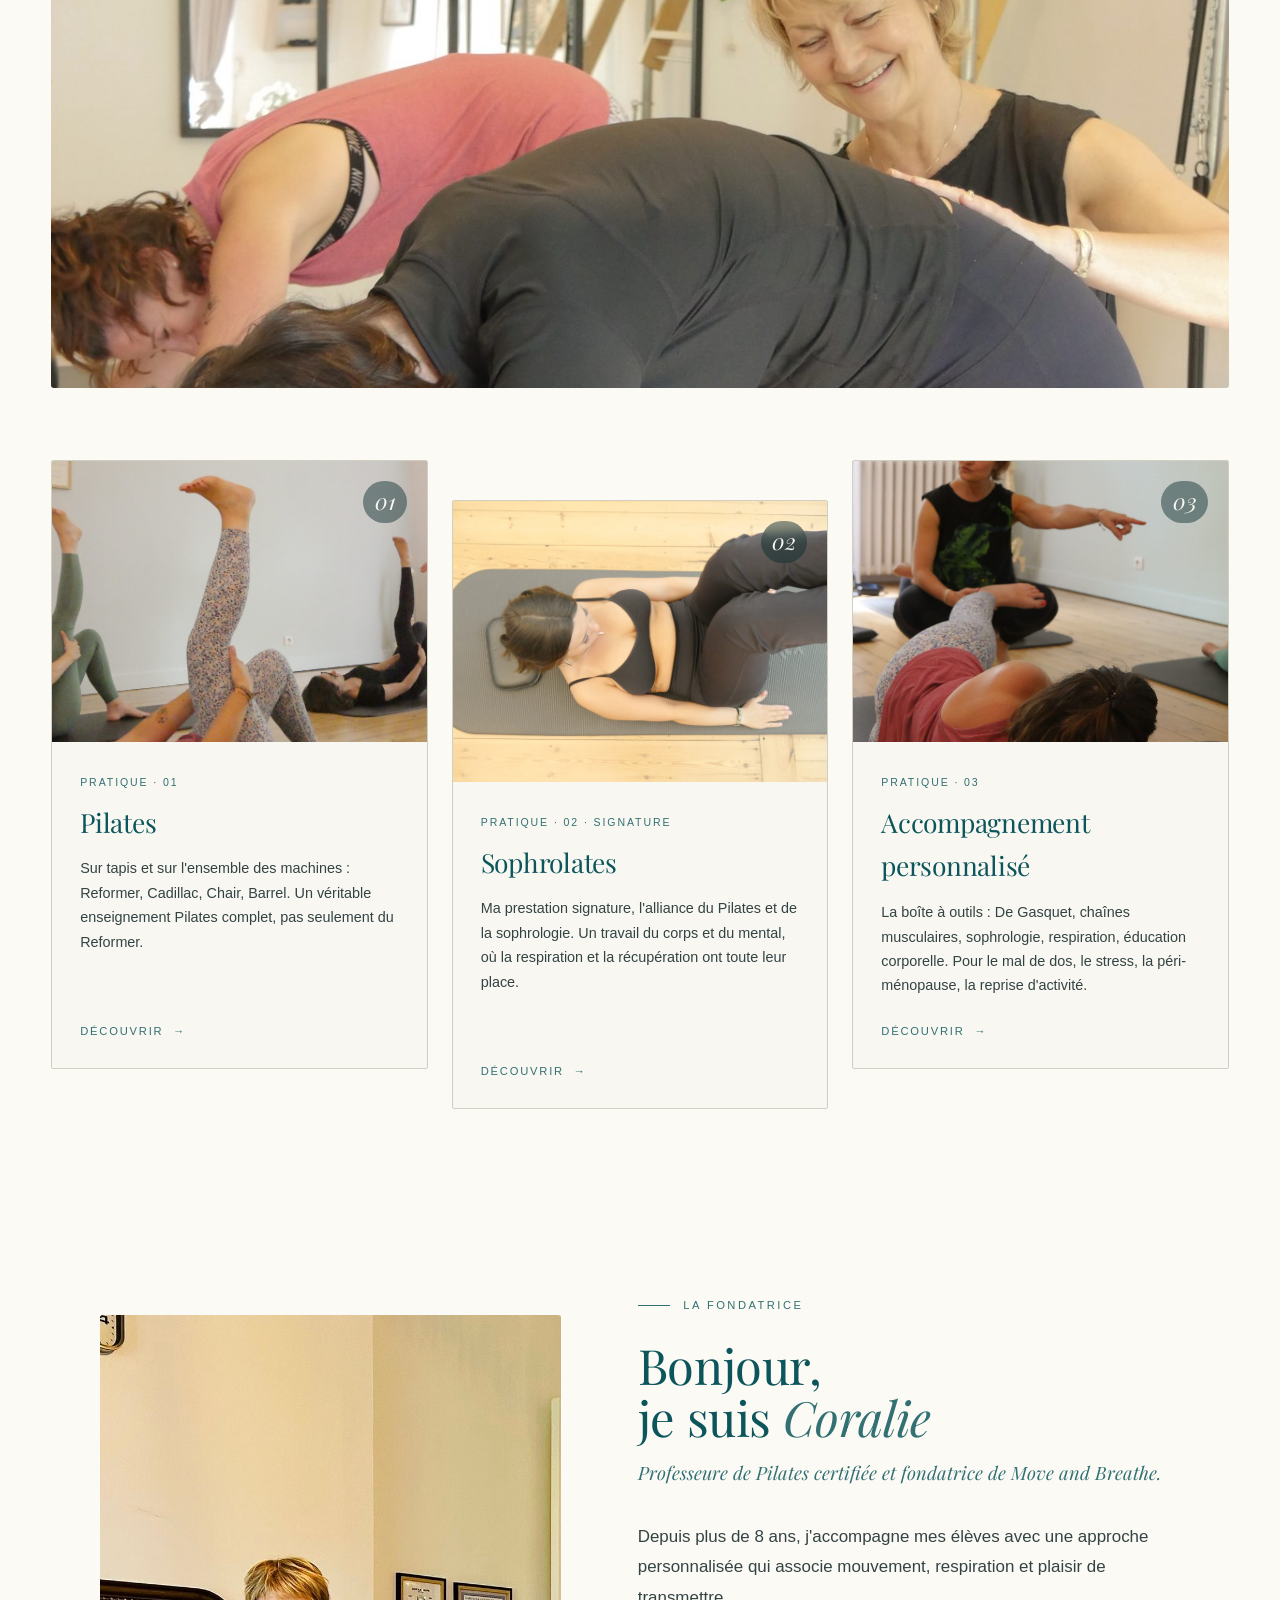
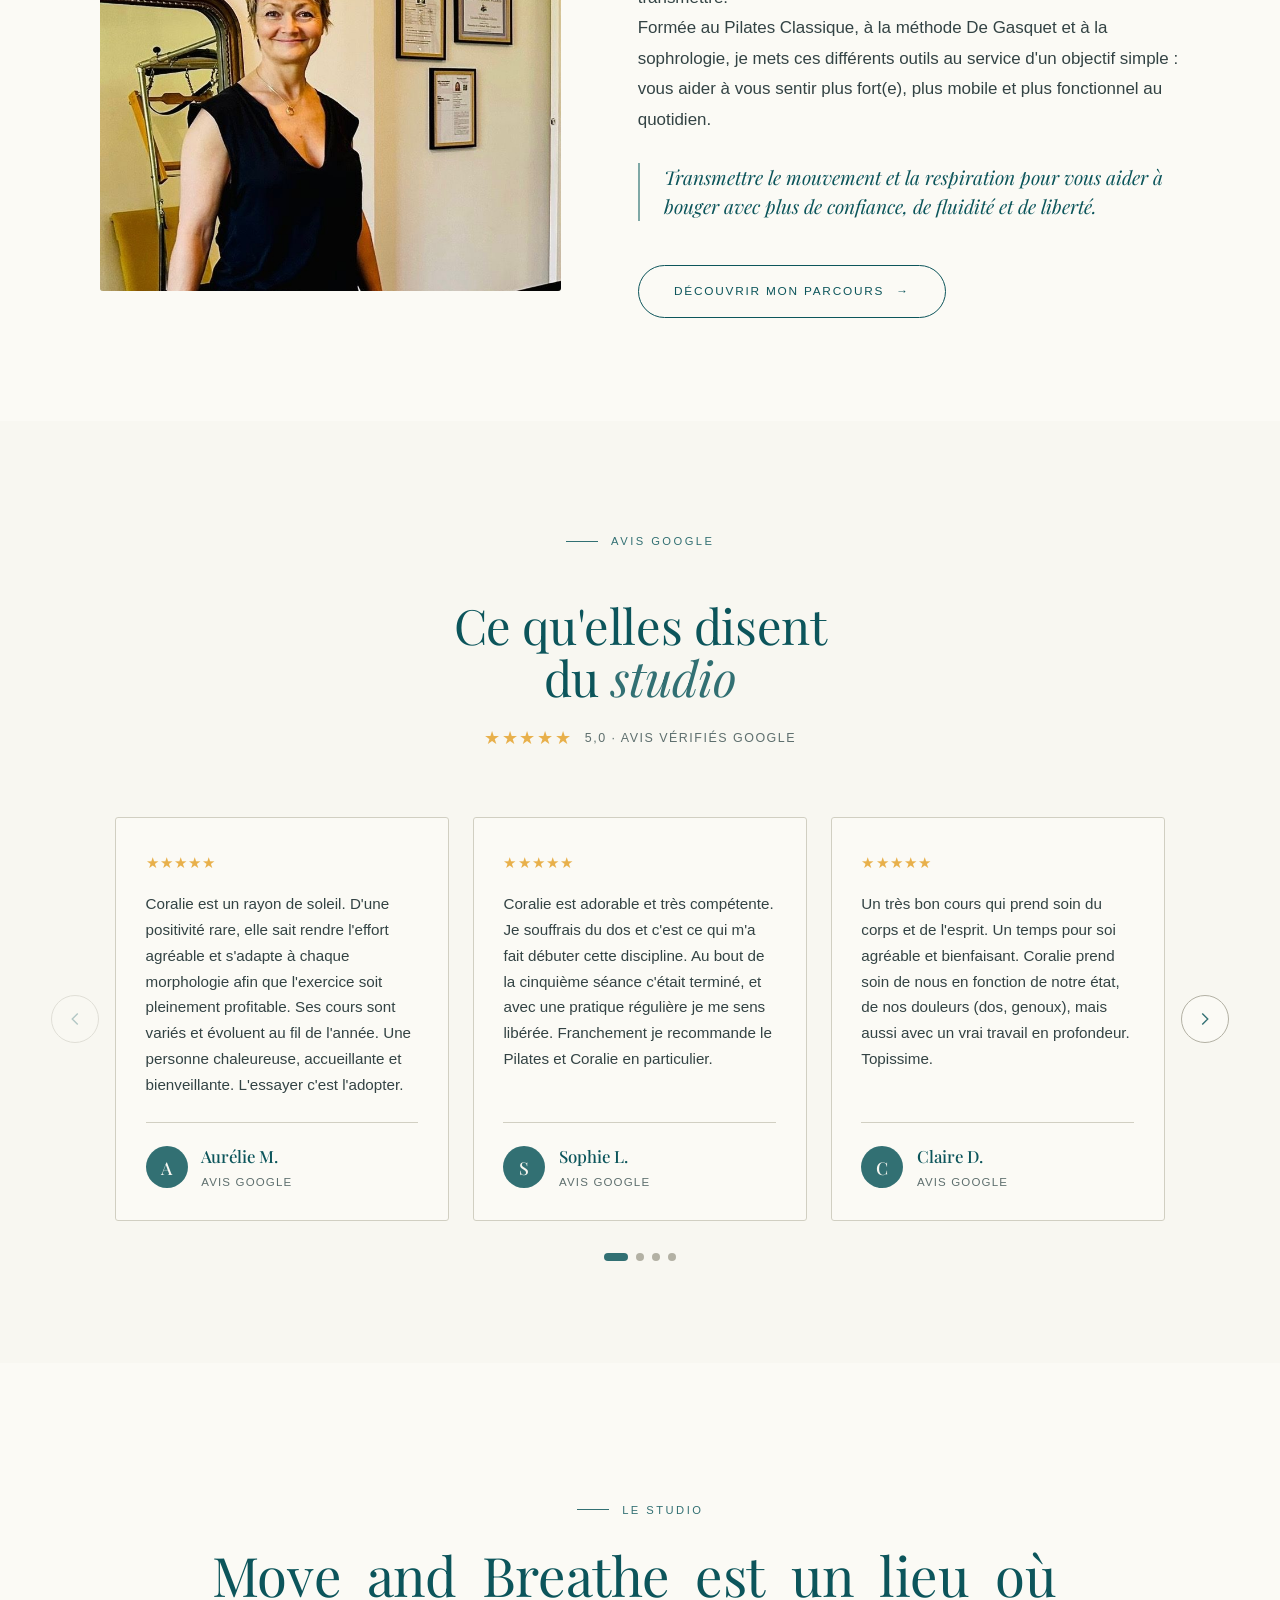
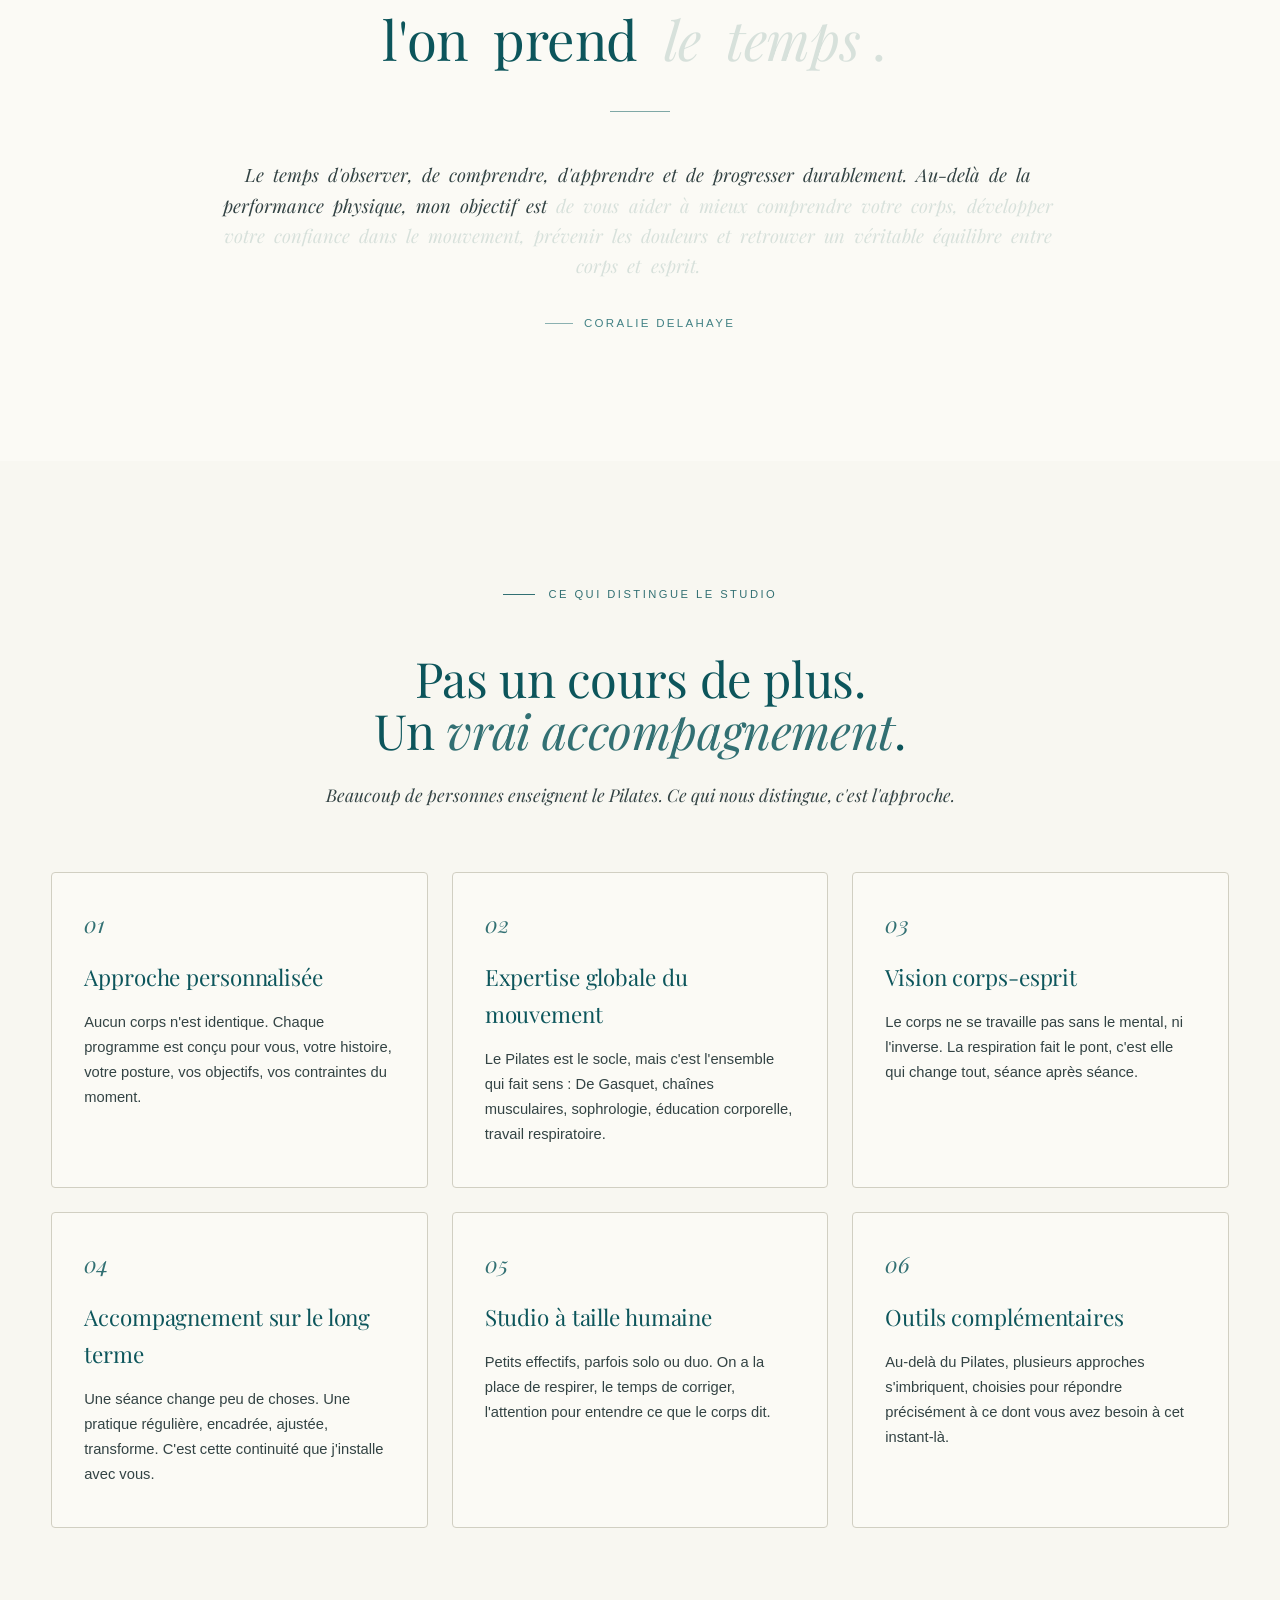
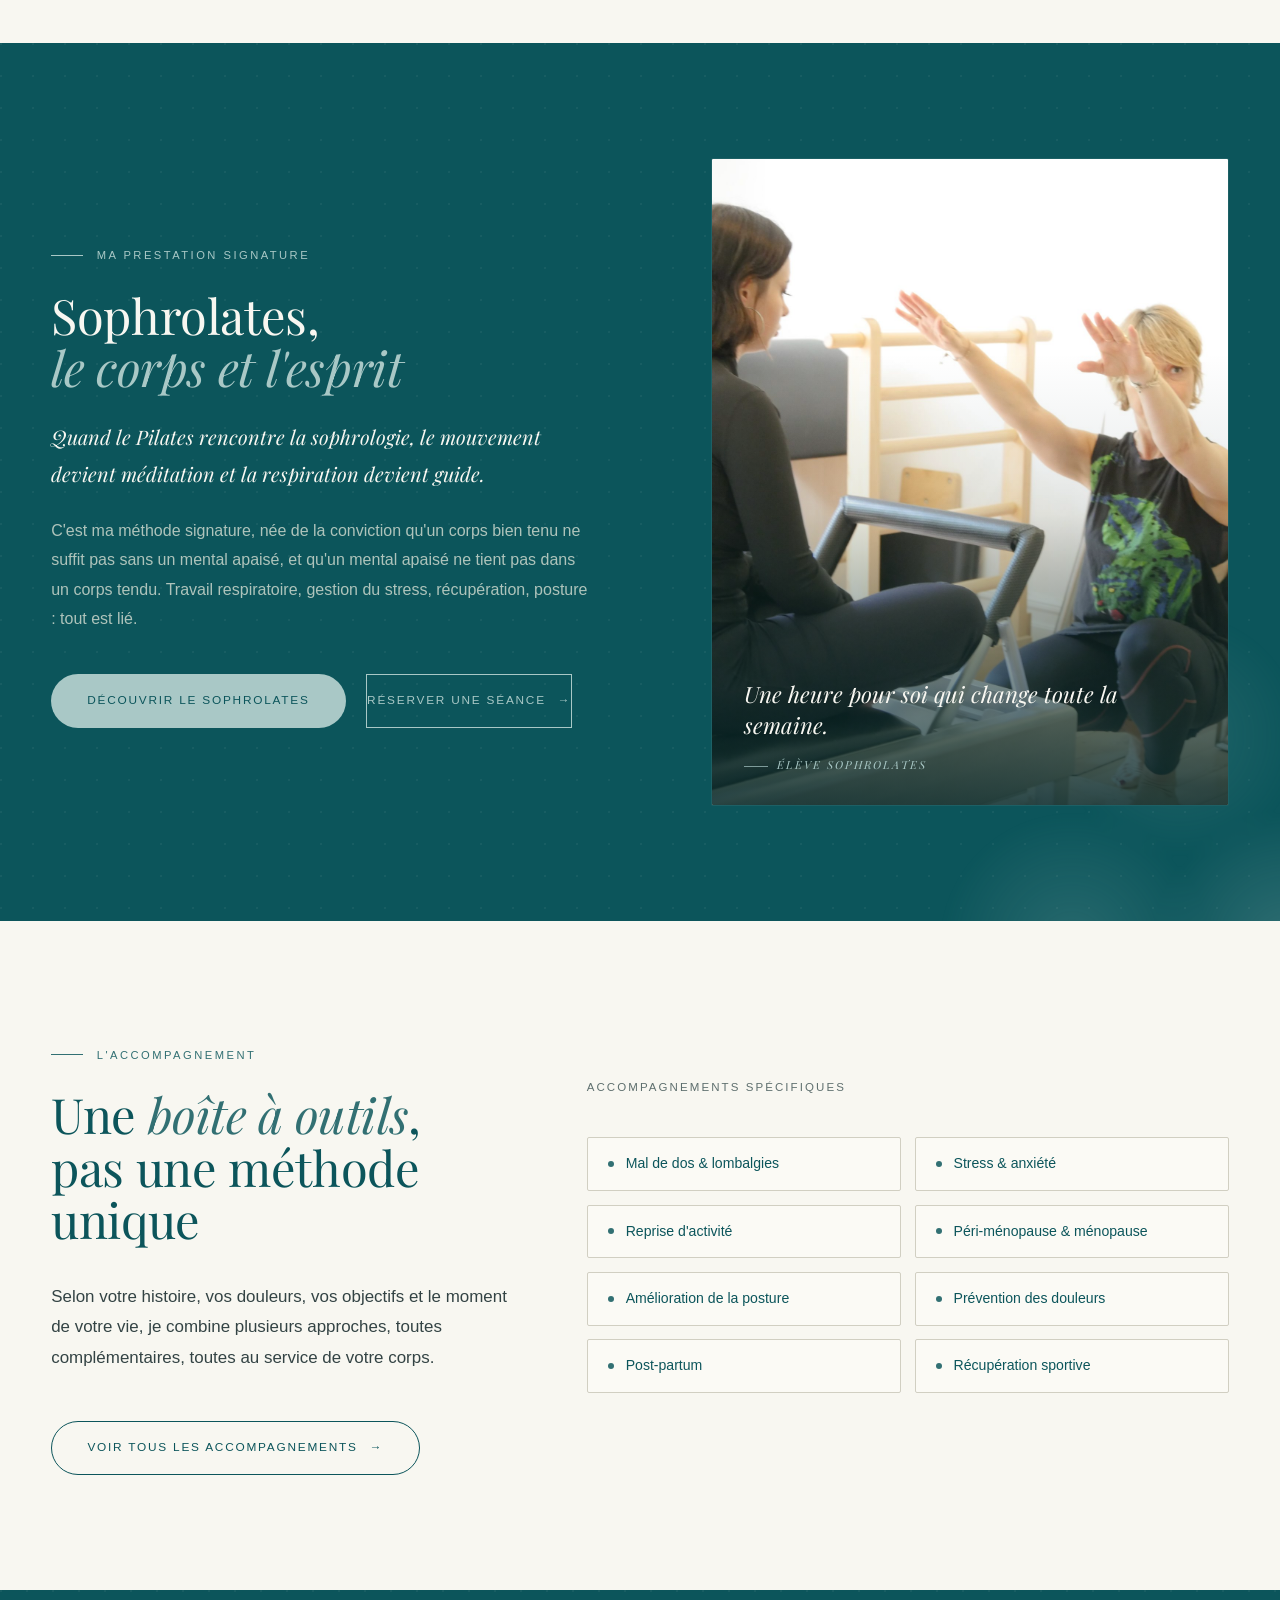
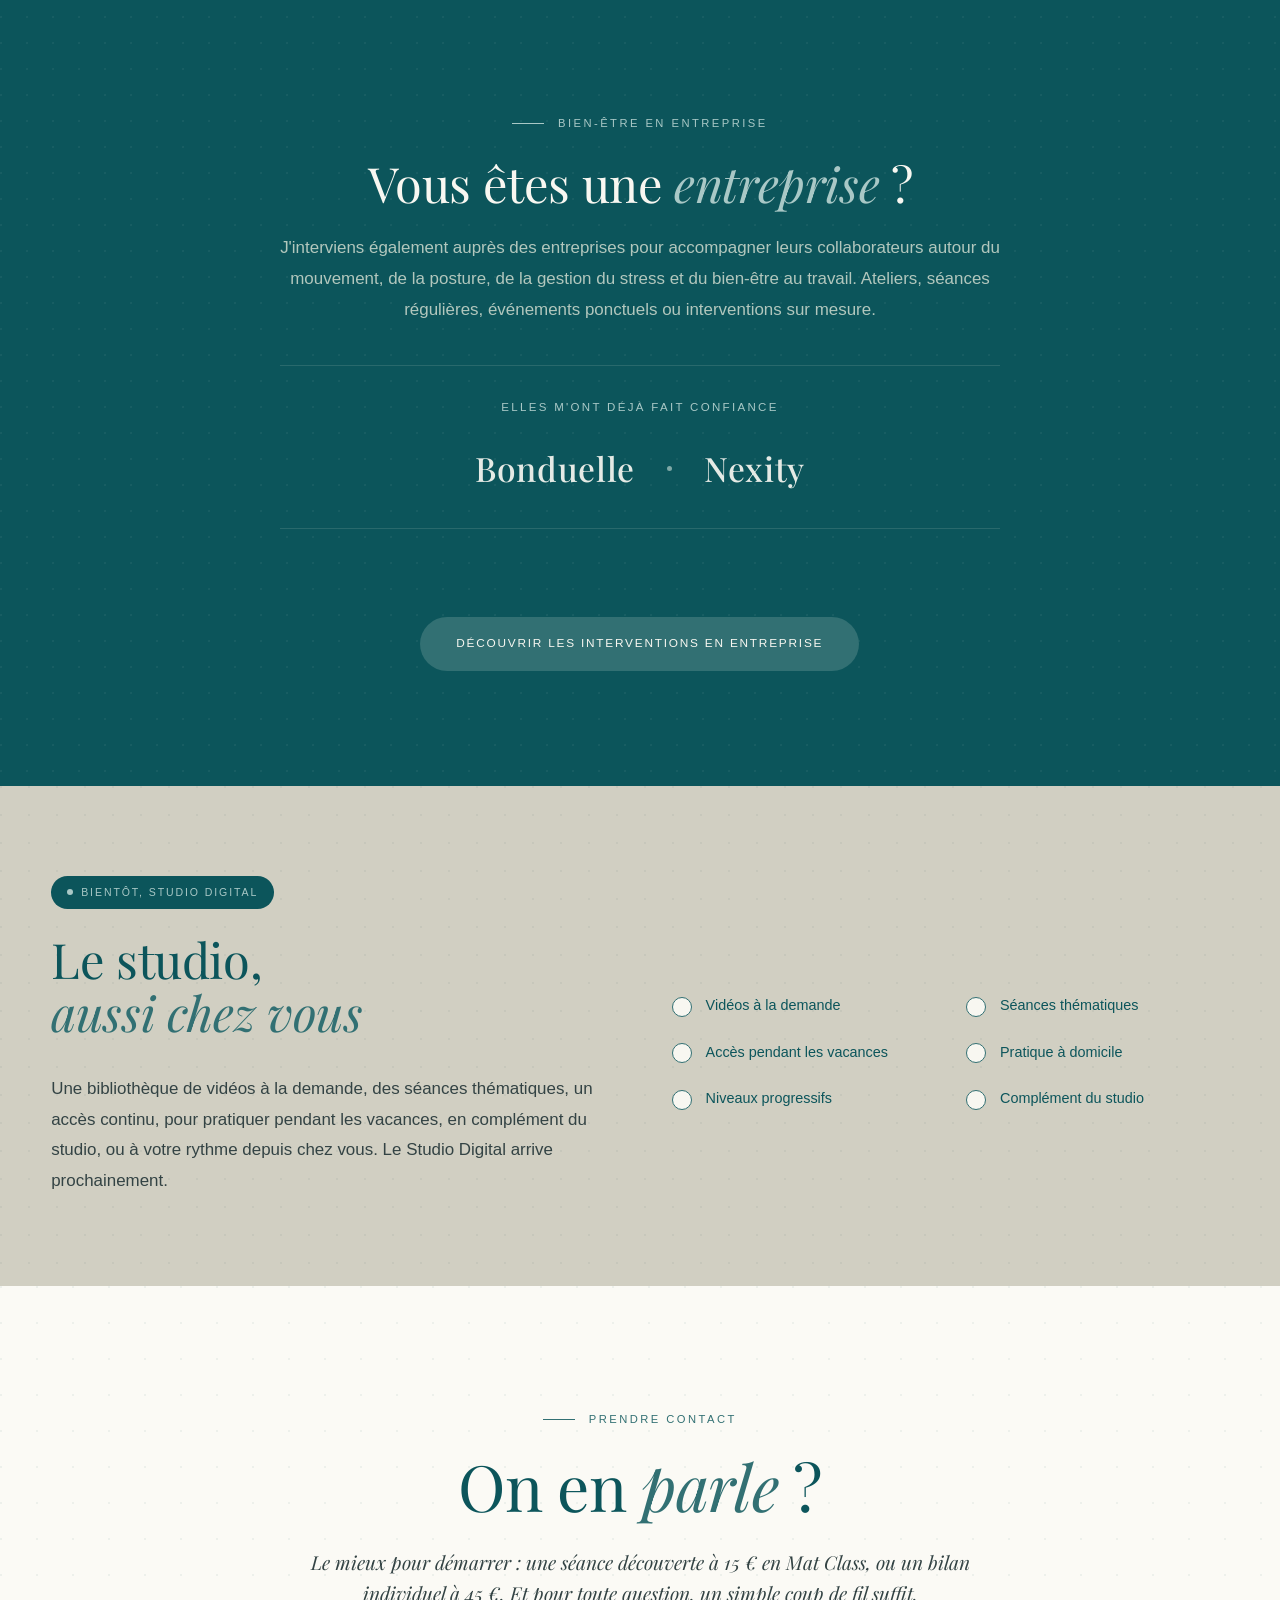
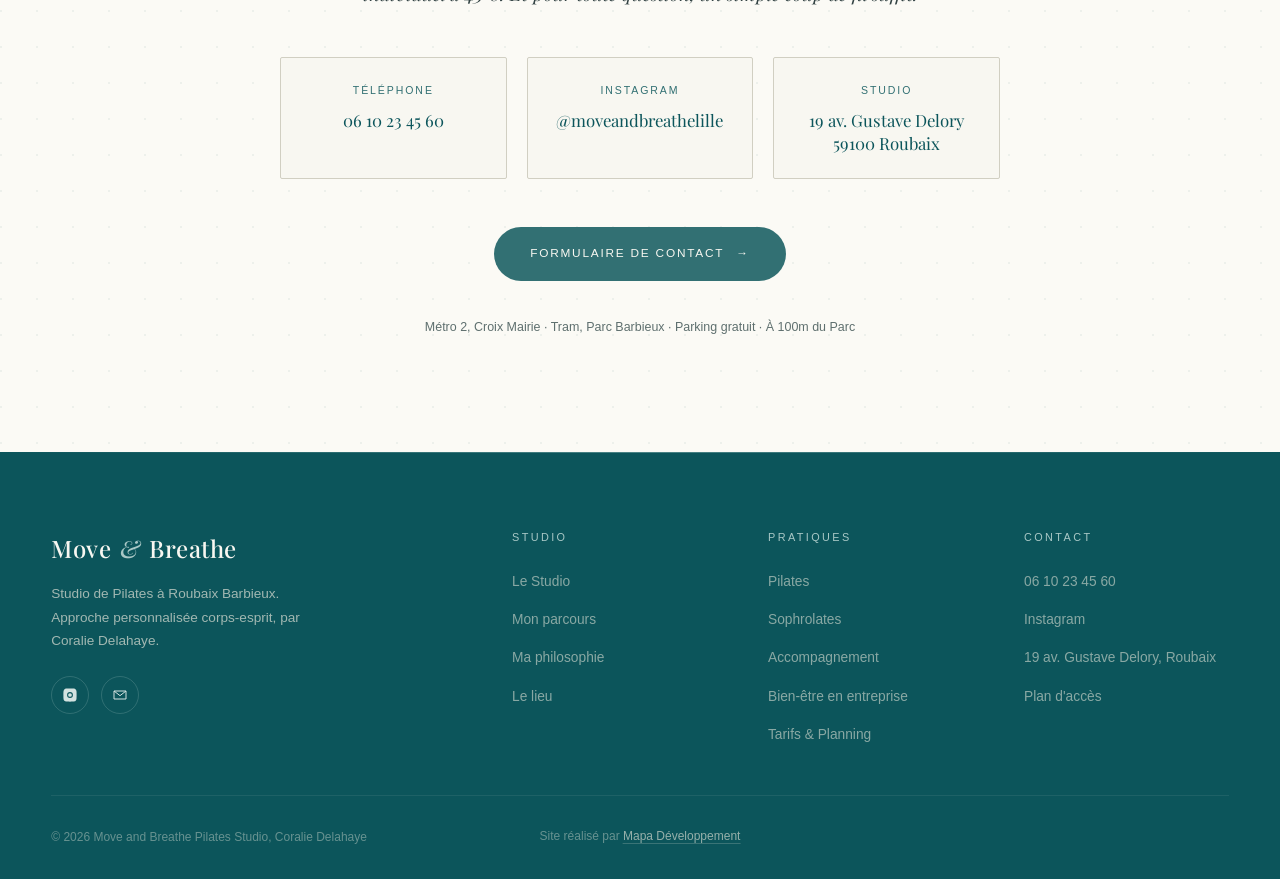
==== commit feb4098e: "ADD: Internship Written" ====
--- a/index.html
+++ b/index.html
@@ -3,13 +3,13 @@
 <head>
 <meta charset="UTF-8">
 <meta name="viewport" content="width=device-width, initial-scale=1.0">
-<title>Move and Breathe Pilates Studio — Roubaix Barbieux · Approche personnalisée corps-esprit</title>
+<title>Move and Breathe Pilates Studio, Roubaix Barbieux · Approche personnalisée corps-esprit</title>
 <meta name="description" content="Studio de Pilates à Roubaix Barbieux. Approche personnalisée du mouvement et de la respiration : Pilates classique, Sophrolates, méthode De Gasquet, sophrologie. Coralie Delahaye.">
 <meta name="keywords" content="pilates Lille, pilates Roubaix, sophrolates, méthode De Gasquet, studio pilates Barbieux, accompagnement corps esprit">
 <link rel="canonical" href="https://moveandbreathelille.fr/">
 
 <meta property="og:type" content="website">
-<meta property="og:title" content="Move and Breathe Pilates Studio — Roubaix Barbieux">
+<meta property="og:title" content="Move and Breathe Pilates Studio, Roubaix Barbieux">
 <meta property="og:description" content="Studio de Pilates où le mouvement et la respiration ont toute leur place. Approche personnalisée corps-esprit par Coralie Delahaye.">
 <meta property="og:url" content="https://moveandbreathelille.fr/">
 <meta property="og:locale" content="fr_FR">
@@ -17,7 +17,7 @@
 
 <link rel="preconnect" href="https://fonts.googleapis.com">
 <link rel="preconnect" href="https://fonts.gstatic.com" crossorigin>
-<link href="https://fonts.googleapis.com/css2?family=Playfair+Display:ital,wght@0,400;0,500;0,600;0,700;1,400;1,500;1,600https://fonts.googleapis.com/css2?family=Cormorant+Garamond:ital,wght@0,300;0,400;0,500;0,600;1,300;1,400;1,500&family=Jost:wght@300;400;500&display=swapdisplay=swap" rel="stylesheet">
+<link href="https://fonts.googleapis.com/css2?family=Playfair+Display:ital,wght@0,400;0,500;0,600;0,700;1,400;1,500;1,600&display=swap" rel="stylesheet">
 <link rel="stylesheet" href="styles.css">
 
 <style>
@@ -93,13 +93,20 @@
     justify-content: center;
     overflow: hidden;
   }
-  .hero-visual::before {
+  .hero-photo {
+    position: absolute;
+    inset: 0;
+    width: 100%;
+    height: 100%;
+    object-fit: cover;
+    object-position: center 30%;
+  }
+  .hero-visual::after {
     content: '';
     position: absolute;
     inset: 0;
-    background-image: radial-gradient(circle at 1px 1px, rgba(30, 72, 71, 0.08) 1px, transparent 0);
-    background-size: 24px 24px;
-    opacity: 0.5;
+    background: linear-gradient(to right, rgba(7,41,43,0.12), transparent 30%);
+    z-index: 1;
   }
   .hero-logo-large {
     position: relative;
@@ -157,12 +164,13 @@
     right: 1.25rem;
     transform: translateY(-50%) rotate(180deg);
     writing-mode: vertical-rl;
-    color: var(--teal-mid);
+    color: var(--cream);
     font-size: 0.7rem;
     letter-spacing: 0.3em;
     text-transform: uppercase;
     z-index: 3;
-    opacity: 0.6;
+    opacity: 0.9;
+    text-shadow: 0 1px 8px rgba(7,41,43,0.5);
   }
 
   /* ==== MANIFESTE ==== */
@@ -207,8 +215,18 @@
     text-transform: uppercase;
     color: var(--teal-mid);
   }
-
-  /* ==== PILIERS — ce qui distingue le studio ==== */
+  .manifesto-cite::before {
+    content: '';
+    display: inline-block;
+    width: 28px;
+    height: 1px;
+    background: var(--teal-mid);
+    vertical-align: middle;
+    margin-right: 0.7rem;
+    opacity: 0.6;
+  }
+
+  /* ==== PILIERS, ce qui distingue le studio ==== */
   .pillars { background: var(--cream); }
   .pillars-grid {
     display: grid;
@@ -480,6 +498,16 @@
     letter-spacing: 0.18em;
     text-transform: uppercase;
     color: var(--sage);
+  }
+  .signature-visual-cite::before {
+    content: '';
+    display: inline-block;
+    width: 24px;
+    height: 1px;
+    background: var(--sage);
+    vertical-align: middle;
+    margin-right: 0.6rem;
+    opacity: 0.7;
   }
 
   /* ==== ACCOMPAGNEMENTS TEASER ==== */
@@ -745,7 +773,71 @@
     .cta-options { grid-template-columns: 1fr; }
     .digital-features { grid-template-columns: 1fr; }
   }
-  /* ==== AVIS — CAROUSEL ==== */
+  /* ==== STUDIO BANNER (dans Pratiques) ==== */
+  .studio-banner {
+    width: 100%;
+    height: clamp(280px, 42vw, 520px);
+    overflow: hidden;
+    border-radius: 3px;
+    margin: clamp(2rem, 4vw, 3rem) 0 clamp(3rem, 6vw, 4.5rem);
+  }
+  .studio-banner img {
+    width: 100%;
+    height: 100%;
+    object-fit: cover;
+    object-position: center 32%;
+  }
+
+  /* ==== CORALIE, PRESENTATION ==== */
+  .coralie-intro {
+    background: var(--cream-soft);
+    padding: clamp(4rem, 8vw, 7rem) 0;
+  }
+  .coralie-grid {
+    display: grid;
+    grid-template-columns: 0.85fr 1fr;
+    gap: clamp(2.5rem, 6vw, 5rem);
+    align-items: center;
+    max-width: 1080px;
+    margin: 0 auto;
+  }
+  .coralie-photo {
+    border-radius: 3px;
+    overflow: hidden;
+    aspect-ratio: 4/5;
+    background: var(--beige);
+  }
+  .coralie-photo img {
+    width: 100%;
+    height: 100%;
+    object-fit: cover;
+    object-position: center top;
+  }
+  .coralie-role {
+    font-family: var(--serif);
+    font-style: italic;
+    font-size: 1.15rem;
+    color: var(--teal);
+    margin-top: 1rem;
+    line-height: 1.4;
+  }
+  .coralie-mission {
+    font-family: var(--serif);
+    font-style: italic;
+    font-size: 1.2rem;
+    line-height: 1.5;
+    color: var(--teal-deep);
+    border-left: 2px solid var(--sage-deep);
+    padding-left: 1.5rem;
+    margin: 1.75rem 0 0.5rem;
+  }
+  @media (max-width: 860px) {
+    .coralie-grid { grid-template-columns: 1fr; gap: 2rem; }
+    .coralie-photo { max-width: 380px; margin: 0 auto; }
+    .coralie-text { text-align: left; }
+  }
+
+  /* ==== AVIS, CAROUSEL ==== */
   .reviews {
     background: var(--cream);
     padding: clamp(4rem, 8vw, 7rem) 0;
@@ -862,6 +954,69 @@
   @media (max-width: 640px) {
     .review-card { flex: 0 0 100%; margin-right: 1rem; min-height: 0; }
     .reviews-arrow { display: none; }
+  }
+  /* ==== ENTREPRISES, TEASER ACCUEIL ==== */
+  .enterprise-teaser {
+    background: var(--teal-deep);
+    position: relative;
+    overflow: hidden;
+  }
+  .enterprise-teaser::before {
+    content: '';
+    position: absolute;
+    inset: 0;
+    background-image: radial-gradient(circle at 1px 1px, rgba(220, 227, 214, 0.06) 1px, transparent 0);
+    background-size: 26px 26px;
+  }
+  .enterprise-teaser .container { position: relative; z-index: 1; }
+  .enterprise-teaser-inner {
+    max-width: 720px;
+    margin: 0 auto;
+    text-align: center;
+  }
+  .enterprise-teaser .eyebrow { color: var(--sage); }
+  .enterprise-teaser .eyebrow::before { background: var(--sage); }
+  .enterprise-teaser .h-2 { color: var(--cream); }
+  .enterprise-teaser .h-2 em { color: var(--sage); }
+  .enterprise-teaser-text {
+    color: rgba(220, 227, 214, 0.8);
+    font-size: 1.06rem;
+    line-height: 1.8;
+    margin: 1.5rem 0 2.5rem;
+  }
+  .enterprise-logos {
+    margin: 2.5rem 0;
+    padding: 2rem 0;
+    border-top: 1px solid rgba(220, 227, 214, 0.14);
+    border-bottom: 1px solid rgba(220, 227, 214, 0.14);
+  }
+  .enterprise-logos-label {
+    display: block;
+    font-size: 0.72rem;
+    letter-spacing: 0.2em;
+    text-transform: uppercase;
+    color: var(--sage);
+    margin-bottom: 1.5rem;
+  }
+  .enterprise-logos-row {
+    display: flex;
+    align-items: center;
+    justify-content: center;
+    gap: 2rem;
+    flex-wrap: wrap;
+  }
+  .client-logo {
+    font-family: var(--serif);
+    font-size: clamp(1.5rem, 3vw, 2.1rem);
+    font-weight: 500;
+    letter-spacing: 0.02em;
+    color: var(--cream);
+    opacity: 0.92;
+  }
+  .client-logo-sep {
+    width: 5px; height: 5px;
+    border-radius: 50%;
+    background: var(--sage-deep);
   }
 </style>
 
@@ -912,6 +1067,7 @@
       <li><a href="pilates.html">Pilates</a></li>
       <li><a href="sophrolates.html">Sophrolates</a></li>
       <li><a href="accompagnement.html">Accompagnement</a></li>
+      <li><a href="entreprises.html">Entreprises</a></li>
       <li><a href="tarifs.html">Tarifs &amp; Planning</a></li>
       <li><a href="contact.html" class="nav-cta">Contact</a></li>
     </ul>
@@ -924,7 +1080,7 @@
     <div class="hero-eyebrow eyebrow reveal">Pilates · Sophrolates · Accompagnement</div>
     <h1 class="hero-title split-text reveal reveal-delay-1">Un corps plus fort, plus mobile, <em>plus équilibré.</em></h1>
     <p class="hero-desc reveal reveal-delay-2">
-      Studio de Pilates à Roubaix Barbieux. Une approche personnalisée du mouvement et de la respiration — parce que chaque corps est unique et mérite un accompagnement individualisé.
+      Studio de Pilates à Roubaix Barbieux. Une approche personnalisée du mouvement et de la respiration, parce que chaque corps est unique et mérite un accompagnement individualisé.
     </p>
     <div class="hero-actions reveal reveal-delay-3">
       <a href="contact.html" class="btn btn-primary btn-magnetic">Prendre rendez-vous</a>
@@ -951,19 +1107,9 @@
     </div>
   </div>
 
-  <div class="hero-visual" aria-hidden="true">
+  <div class="hero-visual">
+    <img src="assets/img/hero-studio.jpg" alt="Coralie accompagne une élève sur Cadillac au studio Move and Breathe à Roubaix" class="hero-photo">
     <span class="hero-vertical-text">Roubaix · Barbieux</span>
-    <div class="hero-logo-large">
-      <span class="hero-logo-circle hero-logo-c1"></span>
-      <span class="hero-logo-circle hero-logo-c2"></span>
-      <span class="hero-logo-circle hero-logo-c3"></span>
-      <span class="hero-logo-text">
-        <span class="hero-logo-line">MOVE</span>
-        <span class="hero-logo-amp">&amp;</span>
-        <span class="hero-logo-line">BREATHE</span>
-        <span class="hero-logo-sub">Pilates Studio</span>
-      </span>
-    </div>
   </div>
 </header>
 
@@ -989,7 +1135,90 @@
   </div>
 </div>
 
-<!-- AVIS — CAROUSEL -->
+<!-- PRATIQUES (LE STUDIO) -->
+<section class="practices">
+  <div class="container">
+    <div class="section-head center reveal">
+      <div class="eyebrow center">Le studio</div>
+      <h2 class="h-2 mt-2">Le mouvement,<br>la respiration, <em>la transmission</em></h2>
+      <p class="lede mt-2">Un espace lumineux à Roubaix Barbieux, pensé pour prendre soin du corps et de l'esprit, autour de trois pratiques.</p>
+    </div>
+
+    <div class="studio-banner reveal">
+      <img src="assets/img/studio-coralie-reformer.jpg" alt="Coralie accompagne une élève sur Reformer au studio Move and Breathe à Roubaix" loading="lazy">
+    </div>
+
+    <div class="practices-grid">
+      <a href="pilates.html" class="practice-card reveal reveal-delay-1">
+        <div class="practice-visual">
+          <img src="assets/img/pilates-tapis.jpg" alt="Cours de Pilates sur tapis" loading="lazy">
+          <span class="practice-number">01</span>
+        </div>
+        <div class="practice-content">
+          <span class="practice-tag">Pratique · 01</span>
+          <h3 class="practice-name">Pilates</h3>
+          <p class="practice-desc">Sur tapis et sur l'ensemble des machines : Reformer, Cadillac, Chair, Barrel. Un véritable enseignement Pilates complet, pas seulement du Reformer.</p>
+          <span class="practice-link">Découvrir <span class="arrow">→</span></span>
+        </div>
+      </a>
+
+      <a href="sophrolates.html" class="practice-card reveal reveal-delay-2">
+        <div class="practice-visual">
+          <img src="assets/img/sophrolates-relax.jpg" alt="Séance de Sophrolates, moment de relâchement" loading="lazy">
+          <span class="practice-number">02</span>
+        </div>
+        <div class="practice-content">
+          <span class="practice-tag">Pratique · 02 · Signature</span>
+          <h3 class="practice-name">Sophrolates</h3>
+          <p class="practice-desc">Ma prestation signature, l'alliance du Pilates et de la sophrologie. Un travail du corps et du mental, où la respiration et la récupération ont toute leur place.</p>
+          <span class="practice-link">Découvrir <span class="arrow">→</span></span>
+        </div>
+      </a>
+
+      <a href="accompagnement.html" class="practice-card reveal reveal-delay-3">
+        <div class="practice-visual">
+          <img src="assets/img/accompagnement-bilan.jpg" alt="Accompagnement personnalisé et bilan" loading="lazy">
+          <span class="practice-number">03</span>
+        </div>
+        <div class="practice-content">
+          <span class="practice-tag">Pratique · 03</span>
+          <h3 class="practice-name">Accompagnement personnalisé</h3>
+          <p class="practice-desc">La boîte à outils : De Gasquet, chaînes musculaires, sophrologie, respiration, éducation corporelle. Pour le mal de dos, le stress, la péri-ménopause, la reprise d'activité.</p>
+          <span class="practice-link">Découvrir <span class="arrow">→</span></span>
+        </div>
+      </a>
+    </div>
+  </div>
+</section>
+
+<!-- CORALIE, PRESENTATION -->
+<section class="coralie-intro" id="coralie">
+  <div class="container">
+    <div class="coralie-grid">
+      <div class="coralie-photo reveal">
+        <img src="assets/img/coralie-portrait.jpg" alt="Coralie Delahaye, professeure de Pilates certifiée et fondatrice de Move and Breathe" loading="lazy">
+      </div>
+      <div class="coralie-text reveal reveal-delay-1">
+        <div class="eyebrow">La fondatrice</div>
+        <h2 class="h-2 mt-2">Bonjour,<br>je suis <em>Coralie</em></h2>
+        <p class="coralie-role">Professeure de Pilates certifiée et fondatrice de Move and Breathe.</p>
+        <p class="body-text mt-3">
+          Depuis plus de 8 ans, j'accompagne mes élèves avec une approche personnalisée qui associe mouvement, respiration et plaisir de transmettre.
+        </p>
+        <p class="body-text">
+          Formée au Pilates Classique, à la méthode De Gasquet et à la sophrologie, je mets ces différents outils au service d'un objectif simple : vous aider à vous sentir plus fort(e), plus mobile et plus fonctionnel au quotidien.
+        </p>
+        <p class="coralie-mission">Transmettre le mouvement et la respiration pour vous aider à bouger avec plus de confiance, de fluidité et de liberté.</p>
+        <a href="le-studio.html" class="btn btn-outline mt-3">
+          Découvrir mon parcours
+          <span class="arrow">→</span>
+        </a>
+      </div>
+    </div>
+  </div>
+</section>
+
+<!-- AVIS, CAROUSEL -->
 <section class="reviews" id="avis">
   <div class="container">
     <div class="section-head center reveal">
@@ -997,7 +1226,7 @@
       <h2 class="h-2 mt-2">Ce qu'elles disent<br>du <em>studio</em></h2>
       <div class="reviews-rating reveal">
         <span class="reviews-stars">★★★★★</span>
-        <span class="reviews-rating-text">5,0 — Avis vérifiés Google</span>
+        <span class="reviews-rating-text">5,0 · Avis vérifiés Google</span>
       </div>
     </div>
 
@@ -1101,7 +1330,7 @@
       <p class="manifesto-text scroll-reveal-text">
         Le temps d'observer, de comprendre, d'apprendre et de progresser durablement. Au-delà de la performance physique, mon objectif est de vous aider à mieux comprendre votre corps, développer votre confiance dans le mouvement, prévenir les douleurs et retrouver un véritable équilibre entre corps et esprit.
       </p>
-      <p class="manifesto-cite reveal">— Coralie Delahaye</p>
+      <p class="manifesto-cite reveal">Coralie Delahaye</p>
     </div>
   </div>
 </section>
@@ -1118,7 +1347,7 @@
       <div class="pillar">
         <span class="pillar-num">01</span>
         <h3 class="pillar-title">Approche personnalisée</h3>
-        <p class="pillar-text">Aucun corps n'est identique. Chaque programme est conçu pour vous — votre histoire, votre posture, vos objectifs, vos contraintes du moment.</p>
+        <p class="pillar-text">Aucun corps n'est identique. Chaque programme est conçu pour vous, votre histoire, votre posture, vos objectifs, vos contraintes du moment.</p>
       </div>
       <div class="pillar">
         <span class="pillar-num">02</span>
@@ -1128,12 +1357,12 @@
       <div class="pillar">
         <span class="pillar-num">03</span>
         <h3 class="pillar-title">Vision corps-esprit</h3>
-        <p class="pillar-text">Le corps ne se travaille pas sans le mental, ni l'inverse. La respiration fait le pont — c'est elle qui change tout, séance après séance.</p>
+        <p class="pillar-text">Le corps ne se travaille pas sans le mental, ni l'inverse. La respiration fait le pont, c'est elle qui change tout, séance après séance.</p>
       </div>
       <div class="pillar">
         <span class="pillar-num">04</span>
         <h3 class="pillar-title">Accompagnement sur le long terme</h3>
-        <p class="pillar-text">Une séance change peu de choses. Une pratique régulière, encadrée, ajustée — transforme. C'est cette continuité que j'installe avec vous.</p>
+        <p class="pillar-text">Une séance change peu de choses. Une pratique régulière, encadrée, ajustée, transforme. C'est cette continuité que j'installe avec vous.</p>
       </div>
       <div class="pillar">
         <span class="pillar-num">05</span>
@@ -1143,58 +1372,8 @@
       <div class="pillar">
         <span class="pillar-num">06</span>
         <h3 class="pillar-title">Outils complémentaires</h3>
-        <p class="pillar-text">Au-delà du Pilates, plusieurs approches s'imbriquent — choisies pour répondre précisément à ce dont vous avez besoin à cet instant-là.</p>
-      </div>
-    </div>
-  </div>
-</section>
-
-<!-- PRATIQUES -->
-<section class="practices">
-  <div class="container">
-    <div class="section-head center reveal">
-      <div class="eyebrow center">Trois pratiques principales</div>
-      <h2 class="h-2 mt-2">Le mouvement,<br>la respiration, <em>la régulation</em></h2>
-    </div>
-    <div class="practices-grid">
-      <a href="pilates.html" class="practice-card reveal reveal-delay-1">
-        <div class="practice-visual">
-          <img src="assets/img/pilates-tapis.jpg" alt="Cours de Pilates sur tapis" loading="lazy">
-          <span class="practice-number">01</span>
-        </div>
-        <div class="practice-content">
-          <span class="practice-tag">Pratique · 01</span>
-          <h3 class="practice-name">Pilates</h3>
-          <p class="practice-desc">Sur tapis et sur l'ensemble des machines : Reformer, Cadillac, Chair, Barrel. Un véritable enseignement Pilates complet, pas seulement du Reformer.</p>
-          <span class="practice-link">Découvrir <span class="arrow">→</span></span>
-        </div>
-      </a>
-
-      <a href="sophrolates.html" class="practice-card reveal reveal-delay-2">
-        <div class="practice-visual">
-          <img src="assets/img/sophrolates-relax.jpg" alt="Séance de Sophrolates, moment de relâchement" loading="lazy">
-          <span class="practice-number">02</span>
-        </div>
-        <div class="practice-content">
-          <span class="practice-tag">Pratique · 02 · Signature</span>
-          <h3 class="practice-name">Sophrolates</h3>
-          <p class="practice-desc">Ma prestation signature — l'alliance du Pilates et de la sophrologie. Un travail du corps et du mental, où la respiration et la récupération ont toute leur place.</p>
-          <span class="practice-link">Découvrir <span class="arrow">→</span></span>
-        </div>
-      </a>
-
-      <a href="accompagnement.html" class="practice-card reveal reveal-delay-3">
-        <div class="practice-visual">
-          <img src="assets/img/accompagnement-bilan.jpg" alt="Accompagnement personnalisé et bilan" loading="lazy">
-          <span class="practice-number">03</span>
-        </div>
-        <div class="practice-content">
-          <span class="practice-tag">Pratique · 03</span>
-          <h3 class="practice-name">Accompagnement personnalisé</h3>
-          <p class="practice-desc">La boîte à outils : De Gasquet, chaînes musculaires, sophrologie, respiration, éducation corporelle. Pour le mal de dos, le stress, la péri-ménopause, la reprise d'activité.</p>
-          <span class="practice-link">Découvrir <span class="arrow">→</span></span>
-        </div>
-      </a>
+        <p class="pillar-text">Au-delà du Pilates, plusieurs approches s'imbriquent, choisies pour répondre précisément à ce dont vous avez besoin à cet instant-là.</p>
+      </div>
     </div>
   </div>
 </section>
@@ -1211,7 +1390,7 @@
           Quand le Pilates rencontre la sophrologie, le mouvement devient méditation et la respiration devient guide.
         </p>
         <p class="signature-text">
-          C'est ma méthode signature — née de la conviction qu'un corps bien tenu ne suffit pas sans un mental apaisé, et qu'un mental apaisé ne tient pas dans un corps tendu. Travail respiratoire, gestion du stress, récupération, posture : tout est lié.
+          C'est ma méthode signature, née de la conviction qu'un corps bien tenu ne suffit pas sans un mental apaisé, et qu'un mental apaisé ne tient pas dans un corps tendu. Travail respiratoire, gestion du stress, récupération, posture : tout est lié.
         </p>
         <div class="signature-actions">
           <a href="sophrolates.html" class="btn btn-light btn-magnetic">Découvrir le Sophrolates</a>
@@ -1225,7 +1404,7 @@
         <img src="assets/img/pilates-machine.jpg" alt="Coralie en séance de Pilates accompagné au studio Move and Breathe" loading="lazy">
         <div class="signature-visual-quote">
           Une heure pour soi qui change toute la semaine.
-          <div class="signature-visual-cite">— Élève Sophrolates</div>
+          <div class="signature-visual-cite">Élève Sophrolates</div>
         </div>
       </div>
     </div>
@@ -1240,7 +1419,7 @@
         <div class="eyebrow">L'accompagnement</div>
         <h2 class="h-2 mt-2">Une <em>boîte à outils</em>,<br>pas une méthode unique</h2>
         <p class="body-text mt-3">
-          Selon votre histoire, vos douleurs, vos objectifs et le moment de votre vie, je combine plusieurs approches — toutes complémentaires, toutes au service de votre corps.
+          Selon votre histoire, vos douleurs, vos objectifs et le moment de votre vie, je combine plusieurs approches, toutes complémentaires, toutes au service de votre corps.
         </p>
         <a href="accompagnement.html" class="btn btn-outline mt-4">
           Voir tous les accompagnements
@@ -1264,15 +1443,39 @@
   </div>
 </section>
 
+<!-- ENTREPRISES TEASER -->
+<section class="enterprise-teaser">
+  <div class="container">
+    <div class="enterprise-teaser-inner reveal">
+      <div class="eyebrow center">Bien-être en entreprise</div>
+      <h2 class="h-2 mt-2">Vous êtes une <em>entreprise</em> ?</h2>
+      <p class="enterprise-teaser-text">
+        J'interviens également auprès des entreprises pour accompagner leurs collaborateurs autour du mouvement, de la posture, de la gestion du stress et du bien-être au travail. Ateliers, séances régulières, événements ponctuels ou interventions sur mesure.
+      </p>
+
+      <div class="enterprise-logos">
+        <span class="enterprise-logos-label">Elles m'ont déjà fait confiance</span>
+        <div class="enterprise-logos-row">
+          <span class="client-logo">Bonduelle</span>
+          <span class="client-logo-sep"></span>
+          <span class="client-logo">Nexity</span>
+        </div>
+      </div>
+
+      <a href="entreprises.html" class="btn btn-primary btn-magnetic mt-4">Découvrir les interventions en entreprise</a>
+    </div>
+  </div>
+</section>
+
 <!-- STUDIO DIGITAL TEASER -->
 <section class="digital-teaser">
   <div class="container">
     <div class="digital-grid">
       <div class="reveal">
-        <span class="digital-pill">Bientôt — Studio Digital</span>
+        <span class="digital-pill">Bientôt, Studio Digital</span>
         <h2 class="h-2">Le studio,<br><em>aussi chez vous</em></h2>
         <p class="body-text mt-3">
-          Une bibliothèque de vidéos à la demande, des séances thématiques, un accès continu — pour pratiquer pendant les vacances, en complément du studio, ou à votre rythme depuis chez vous. Le Studio Digital arrive prochainement.
+          Une bibliothèque de vidéos à la demande, des séances thématiques, un accès continu, pour pratiquer pendant les vacances, en complément du studio, ou à votre rythme depuis chez vous. Le Studio Digital arrive prochainement.
         </p>
       </div>
       <div class="reveal reveal-delay-2">
@@ -1315,7 +1518,7 @@
         <span class="arrow">→</span>
       </a>
       <p class="mt-3" style="font-size: 0.78rem; color: var(--ink-mute); font-weight: 300;">
-        Métro 2 — Croix Mairie · Tram — Parc Barbieux · Parking gratuit · À 100m du Parc
+        Métro 2, Croix Mairie · Tram, Parc Barbieux · Parking gratuit · À 100m du Parc
       </p>
     </div>
   </div>
@@ -1326,9 +1529,7 @@
   <div class="container">
     <div class="footer-grid">
       <div>
-        <a href="index.html" class="logo-mark">
-        <img src="assets/img/logo-officiel-clair.png" alt="Move and Breathe Pilates Studio" class="logo-img logo-img-footer">
-      </a>
+        <div class="footer-brand">Move <span>&amp;</span> Breathe</div>
         <p class="footer-tagline">Studio de Pilates à Roubaix Barbieux. Approche personnalisée corps-esprit, par Coralie Delahaye.</p>
         <div class="footer-social">
           <a href="https://www.instagram.com/moveandbreathelille" target="_blank" rel="noopener" aria-label="Instagram">
@@ -1354,6 +1555,7 @@
           <li><a href="pilates.html">Pilates</a></li>
           <li><a href="sophrolates.html">Sophrolates</a></li>
           <li><a href="accompagnement.html">Accompagnement</a></li>
+          <li><a href="entreprises.html">Bien-être en entreprise</a></li>
           <li><a href="tarifs.html">Tarifs &amp; Planning</a></li>
         </ul>
       </div>
@@ -1368,8 +1570,8 @@
       </div>
     </div>
     <div class="footer-bottom">
-      <span>© <span data-year>2026</span> Move and Breathe Pilates Studio — Coralie Delahaye</span>
-      <span>Site réalisé par <a href="https://mapa-developpement.fr" target="_blank" rel="noopener">Mapa Développement</a></span>
+      <span>© <span data-year>2026</span> Move and Breathe Pilates Studio, Coralie Delahaye</span>
+      <span class="footer-credit">Site réalisé par <a href="https://mapa-developpement.fr" target="_blank" rel="noopener">Mapa Développement</a></span>
     </div>
   </div>
 </footer>
--- a/styles.css
+++ b/styles.css
@@ -27,9 +27,9 @@
   --teal-soft: #E4EEED;
 
   /* Ink / textes */
-  --ink: #1E2A2B;
-  --ink-soft: #3C4D4E;
-  --ink-mute: #748382;
+  --ink: #1A2526;
+  --ink-soft: #334344;
+  --ink-mute: #5E6F6E;
   --ink-faint: #AAB7B5;
 
   --white: #FFFFFF;
@@ -53,6 +53,8 @@
   scroll-behavior: smooth;
   -webkit-text-size-adjust: 100%;
   font-feature-settings: "kern" 1, "liga" 1;
+  overflow-x: hidden;
+  max-width: 100%;
 }
 
 body {
@@ -60,8 +62,9 @@
   background: var(--cream);
   color: var(--ink);
   overflow-x: hidden;
-  font-weight: 300;
-  line-height: 1.6;
+  font-weight: 400;
+  line-height: 1.65;
+  font-size: 1.02rem;
   -webkit-font-smoothing: antialiased;
   -moz-osx-font-smoothing: grayscale;
 }
@@ -149,10 +152,10 @@
 }
 
 .body-text {
-  font-size: 0.96rem;
+  font-size: 1.06rem;
   line-height: 1.8;
   color: var(--ink-soft);
-  font-weight: 300;
+  font-weight: 400;
 }
 
 .caption {
@@ -302,18 +305,39 @@
 .nav-cta {
   background: var(--teal);
   color: var(--cream) !important;
-  padding: 0.7rem 1.4rem;
+  padding: 0.72rem 1.6rem !important;
   border-radius: 999px;
   font-size: 0.7rem !important;
   letter-spacing: 0.14em !important;
-  transition: all 0.3s var(--ease) !important;
+  font-weight: 500 !important;
+  position: relative;
+  overflow: hidden;
+  z-index: 1;
+  box-shadow: 0 2px 10px rgba(12, 85, 91, 0.18);
+  transition: color 0.4s var(--ease), box-shadow 0.4s var(--ease), transform 0.3s var(--ease) !important;
+}
+.nav-cta::before {
+  content: '';
+  position: absolute;
+  inset: 0;
+  background: var(--teal-deep);
+  transform: scaleX(0);
+  transform-origin: right center;
+  transition: transform 0.45s var(--ease);
+  z-index: -1;
+  border-radius: 999px;
 }
 .nav-cta::after { display: none !important; }
 .nav-cta:hover {
-  background: var(--teal-deep);
-  transform: translateY(-1px);
-  box-shadow: 0 8px 20px rgba(30, 72, 71, 0.22);
-}
+  color: var(--cream) !important;
+  transform: translateY(-2px);
+  box-shadow: 0 10px 24px rgba(12, 85, 91, 0.3);
+}
+.nav-cta:hover::before {
+  transform: scaleX(1);
+  transform-origin: left center;
+}
+.nav-cta:active { transform: translateY(0); }
 
 .nav-burger {
   display: none;
@@ -611,12 +635,24 @@
   gap: clamp(2rem, 4vw, 4rem);
   margin-bottom: 3rem;
 }
+.footer-brand {
+  font-family: var(--serif);
+  font-size: 1.5rem;
+  font-weight: 500;
+  color: var(--cream);
+  letter-spacing: 0.02em;
+}
+.footer-brand span {
+  font-style: italic;
+  color: var(--sage);
+  margin: 0 0.1em;
+}
 .footer-tagline {
   font-size: 0.85rem;
   line-height: 1.7;
   color: rgba(241, 237, 224, 0.65);
   max-width: 280px;
-  margin-top: 1.25rem;
+  margin-top: 0.85rem;
   margin-bottom: 1.5rem;
 }
 .footer-social {
@@ -665,15 +701,32 @@
 .footer-bottom {
   border-top: 1px solid rgba(241, 237, 224, 0.08);
   padding-top: 2rem;
+  position: relative;
   display: flex;
-  justify-content: space-between;
+  justify-content: flex-start;
   align-items: center;
+  text-align: left;
   font-size: 0.75rem;
   color: rgba(241, 237, 224, 0.4);
   gap: 1rem;
   flex-wrap: wrap;
 }
 .footer-bottom a:hover { color: var(--sage); }
+.footer-credit {
+  position: absolute;
+  left: 50%;
+  transform: translateX(-50%);
+  text-align: center;
+  font-size: 0.75rem;
+  color: rgba(241, 237, 224, 0.4);
+}
+.footer-credit a {
+  color: rgba(241, 237, 224, 0.6);
+  text-decoration: none;
+  border-bottom: 1px solid rgba(241, 237, 224, 0.2);
+  transition: color 0.3s var(--ease), border-color 0.3s var(--ease);
+}
+.footer-credit a:hover { color: var(--sage); border-color: var(--sage); }
 
 footer .logo-mark-title { color: var(--cream); }
 footer .logo-mark-title em { color: var(--sage); }
@@ -1077,17 +1130,22 @@
   .nav-links {
     position: fixed;
     inset: 0;
+    width: 100vw;
+    height: 100vh;
+    height: 100dvh;
     background: var(--cream);
+    background-color: #F8F7F1;
     flex-direction: column;
     justify-content: center;
     align-items: center;
-    gap: 1.5rem;
+    gap: 1.3rem;
     opacity: 0;
     pointer-events: none;
     transform: translateY(-20px);
     transition: opacity 0.4s var(--ease), transform 0.4s var(--ease);
-    padding: 4rem 2rem;
+    padding: 5.5rem 2rem 3rem;
     overflow-y: auto;
+    z-index: 90;
   }
   .nav-links.open {
     opacity: 1;
@@ -1096,7 +1154,7 @@
   }
   .nav-links a {
     font-family: var(--serif);
-    font-size: 1.6rem;
+    font-size: 1.5rem;
     letter-spacing: 0;
     text-transform: none;
     font-weight: 400;
@@ -1105,14 +1163,15 @@
   .nav-cta {
     margin-top: 1rem;
     font-family: var(--sans) !important;
-    font-size: 0.75rem !important;
+    font-size: 0.78rem !important;
     text-transform: uppercase !important;
     letter-spacing: 0.15em !important;
   }
-  .nav-burger { display: block; }
+  .nav-burger { display: block; position: relative; z-index: 95; }
   .footer-grid { grid-template-columns: 1fr 1fr; }
   .footer-grid > div:first-child { grid-column: 1 / -1; }
-  .footer-bottom { flex-direction: column; text-align: center; }
+  .footer-bottom { flex-direction: column; text-align: center; justify-content: center; }
+  .footer-credit { position: static; transform: none; left: auto; padding-top: 0.75rem; }
   .form-row-2 { grid-template-columns: 1fr; }
 }
 
@@ -1124,6 +1183,19 @@
   .logo-img { height: 44px; }
   .logo-img-footer { height: 76px; }
   .page-header::after { width: 320px; height: 320px; right: -100px; opacity: 0.4; }
+
+  /* Boutons : autoriser le retour à la ligne sur petits écrans */
+  .btn {
+    white-space: normal;
+    text-align: center;
+    max-width: 100%;
+  }
+  .hero-actions .btn,
+  .ent-cta .btn,
+  .cta-final .btn { width: 100%; justify-content: center; }
+
+  /* Titres méga un peu réduits pour éviter coupures */
+  .h-mega { font-size: clamp(2.4rem, 11vw, 3.2rem); }
 }
 
 /* ============================================
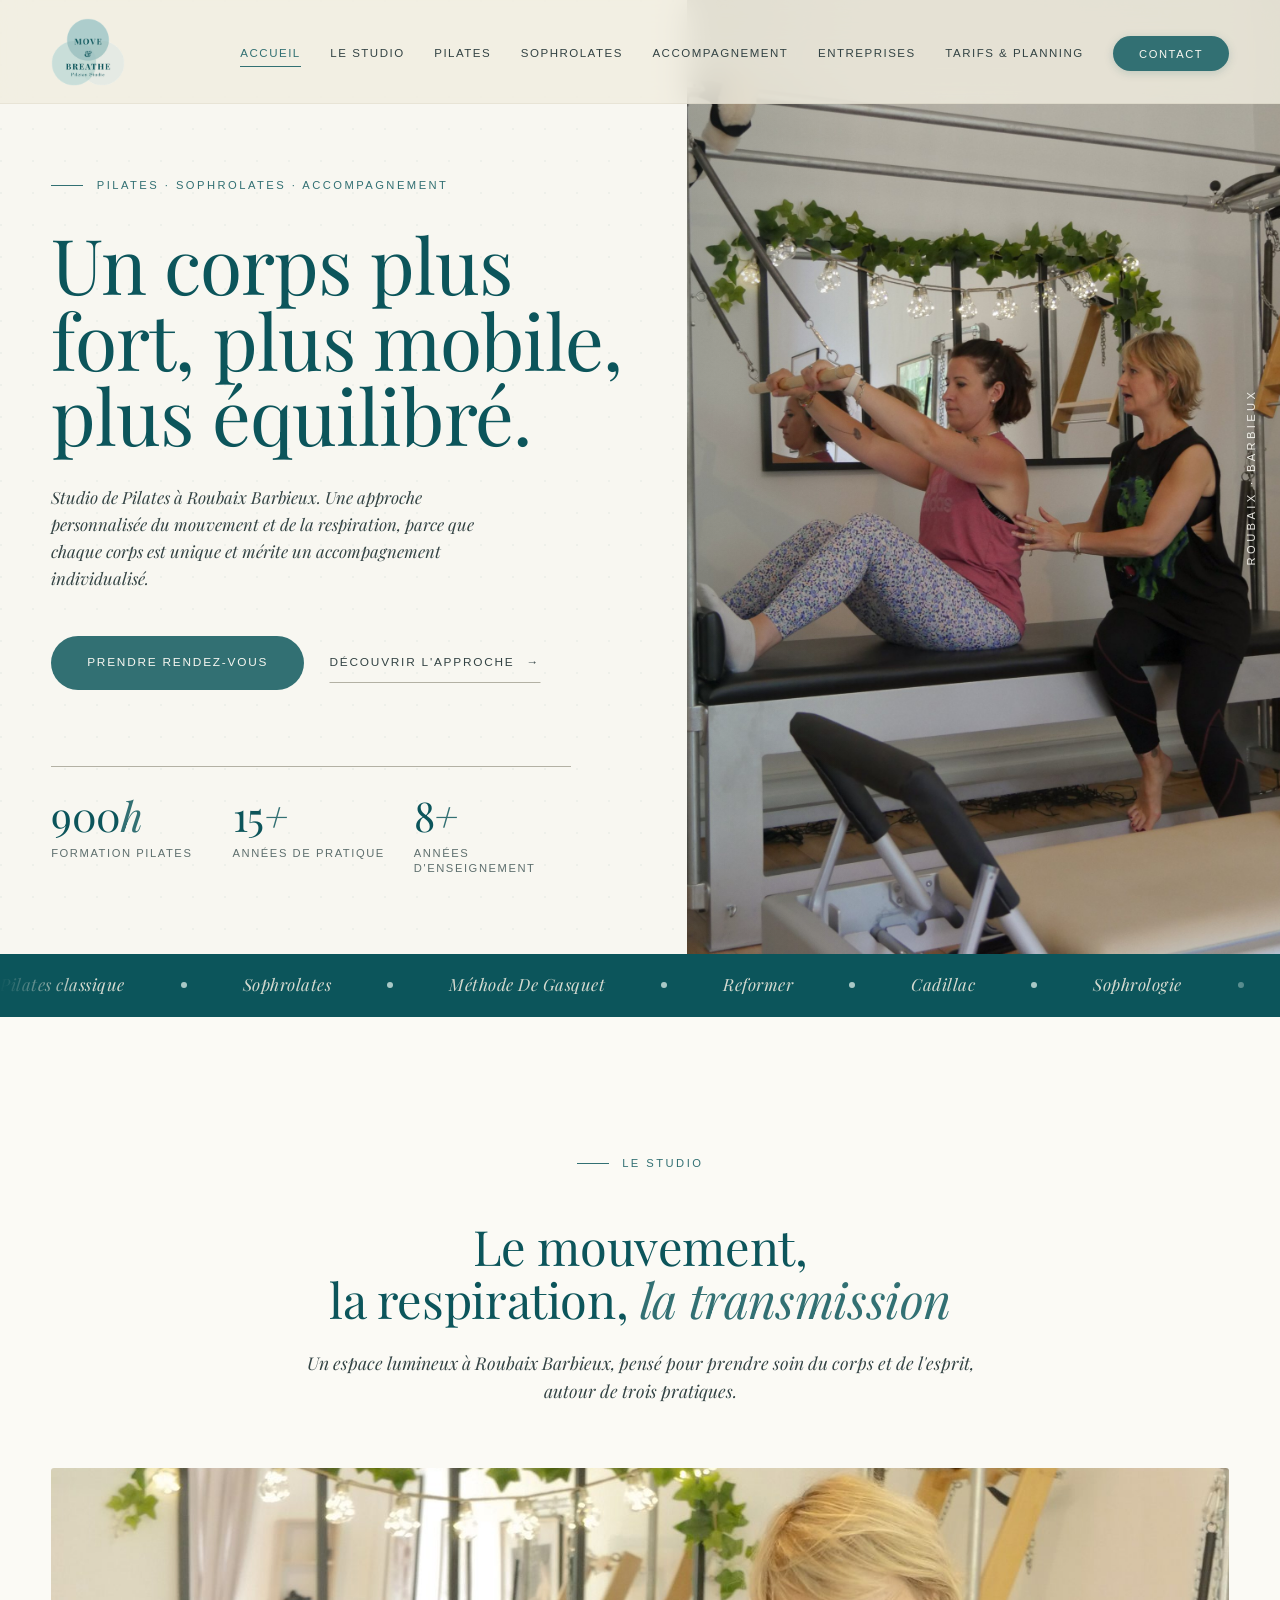
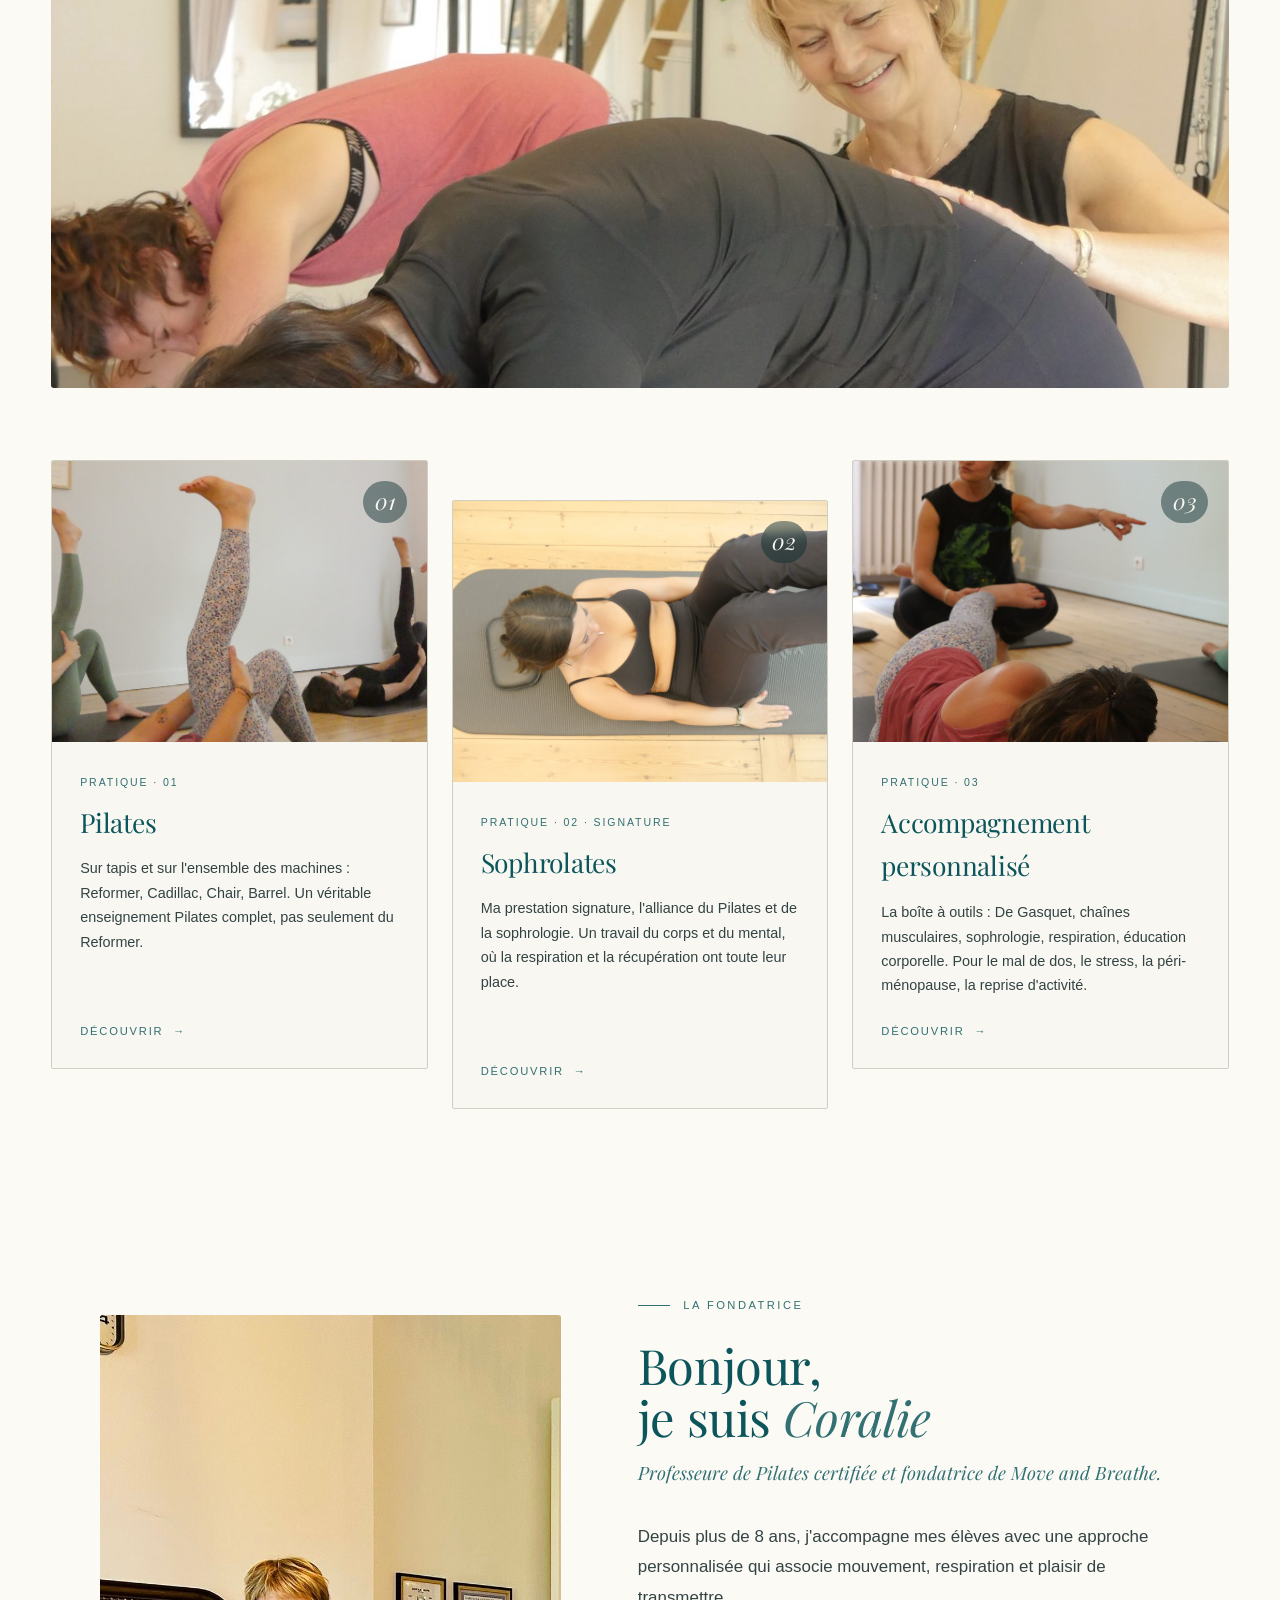
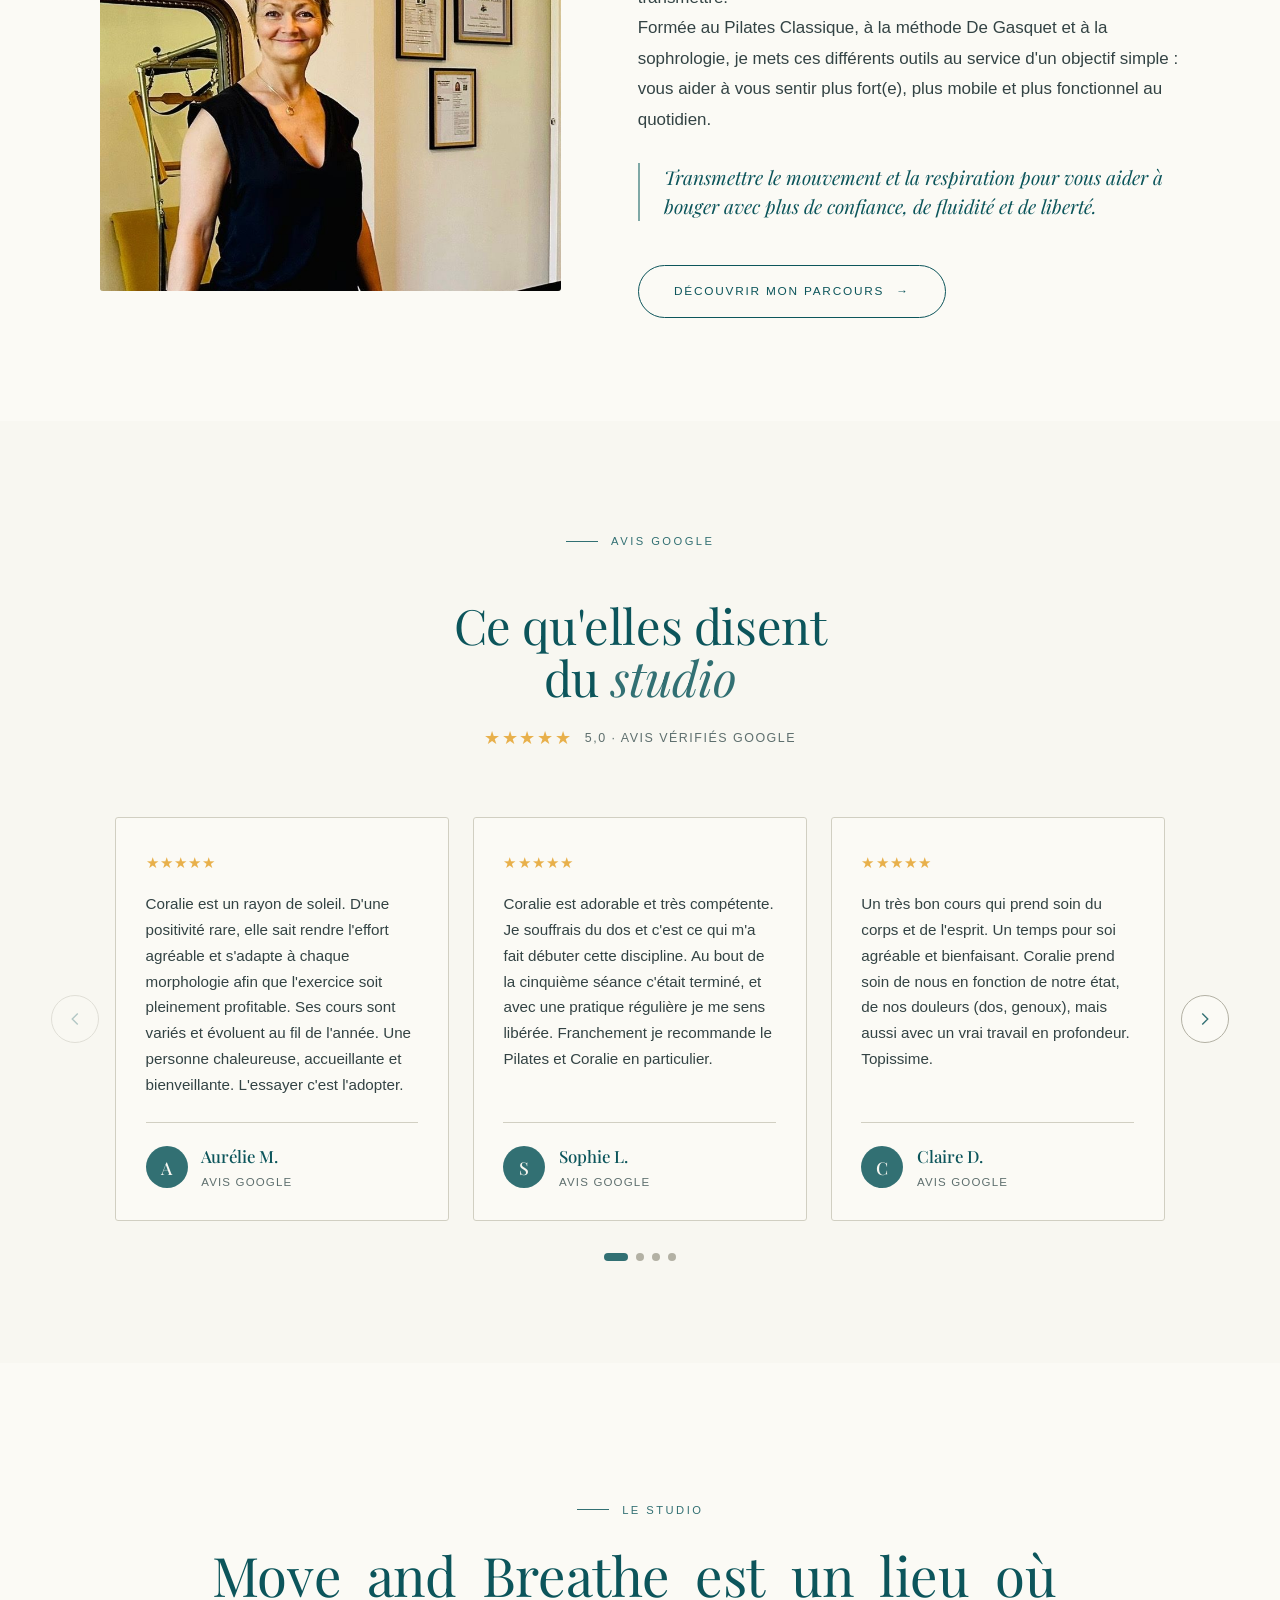
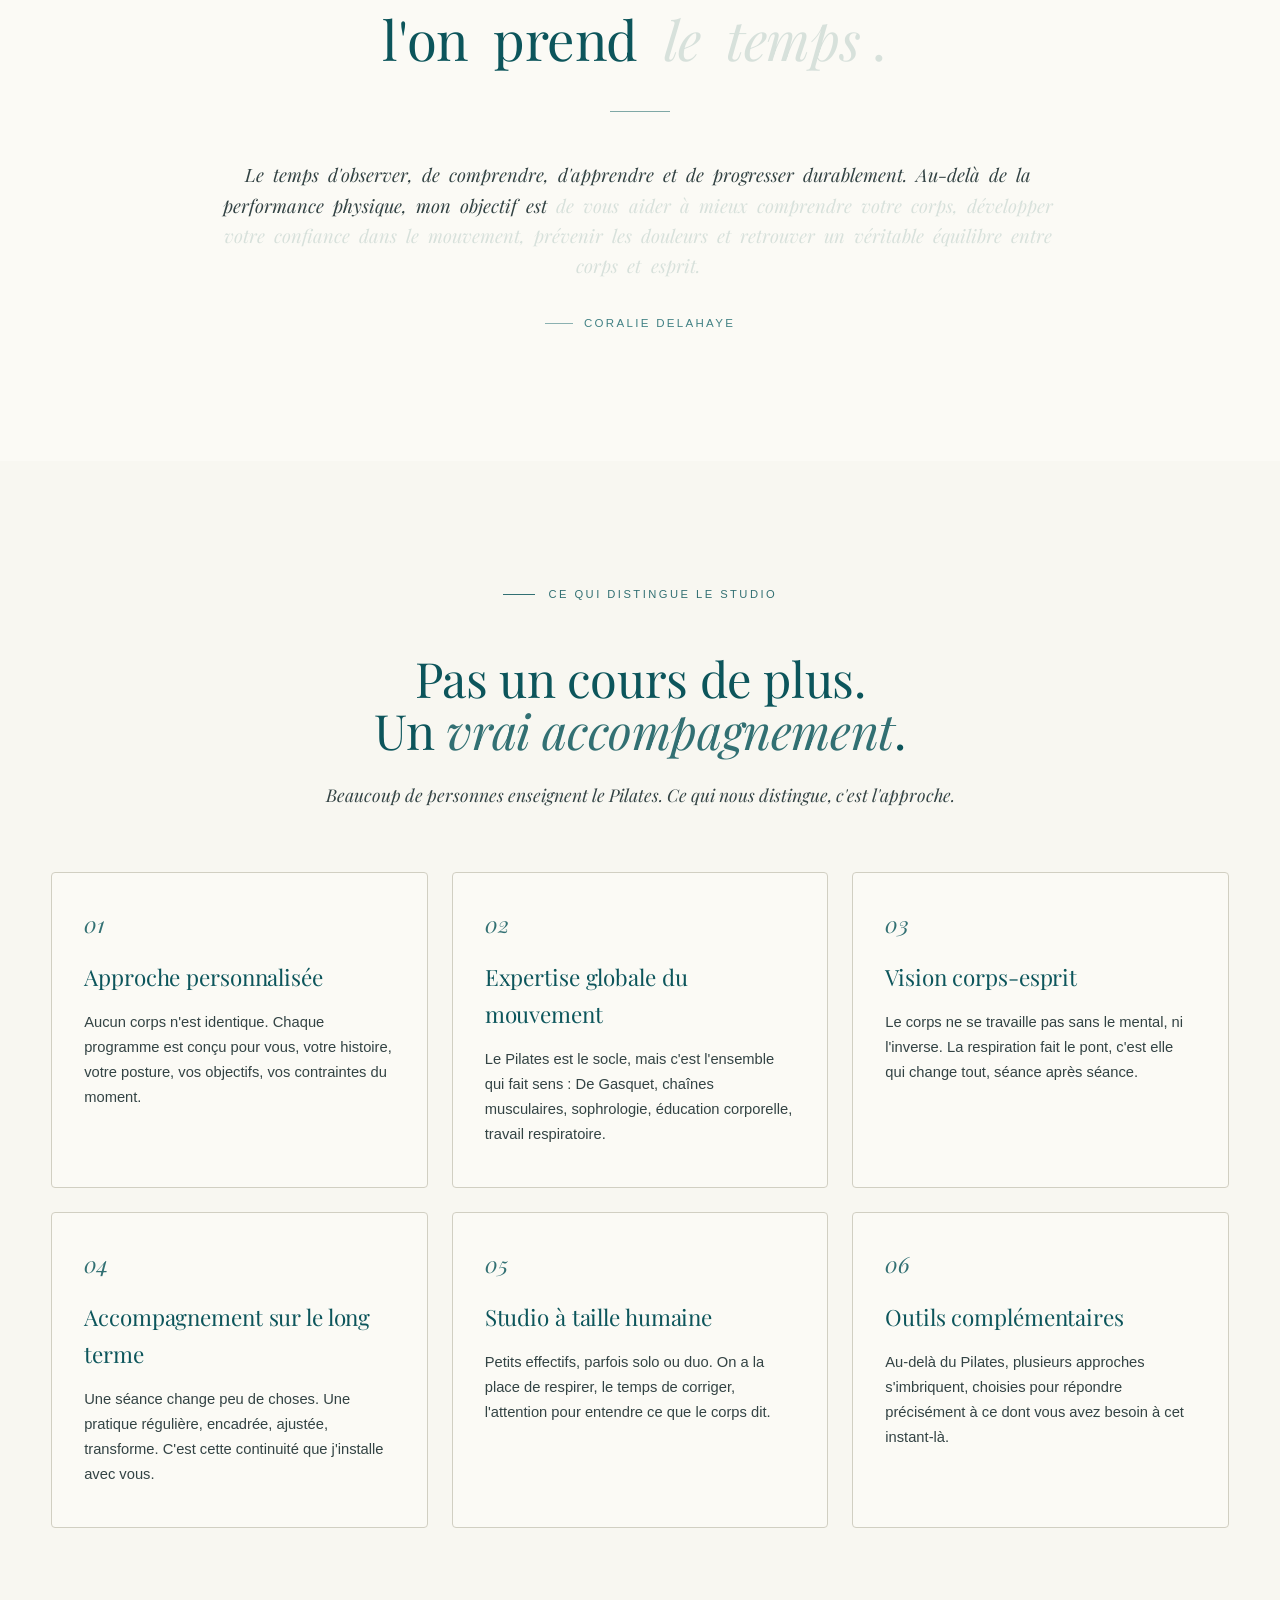
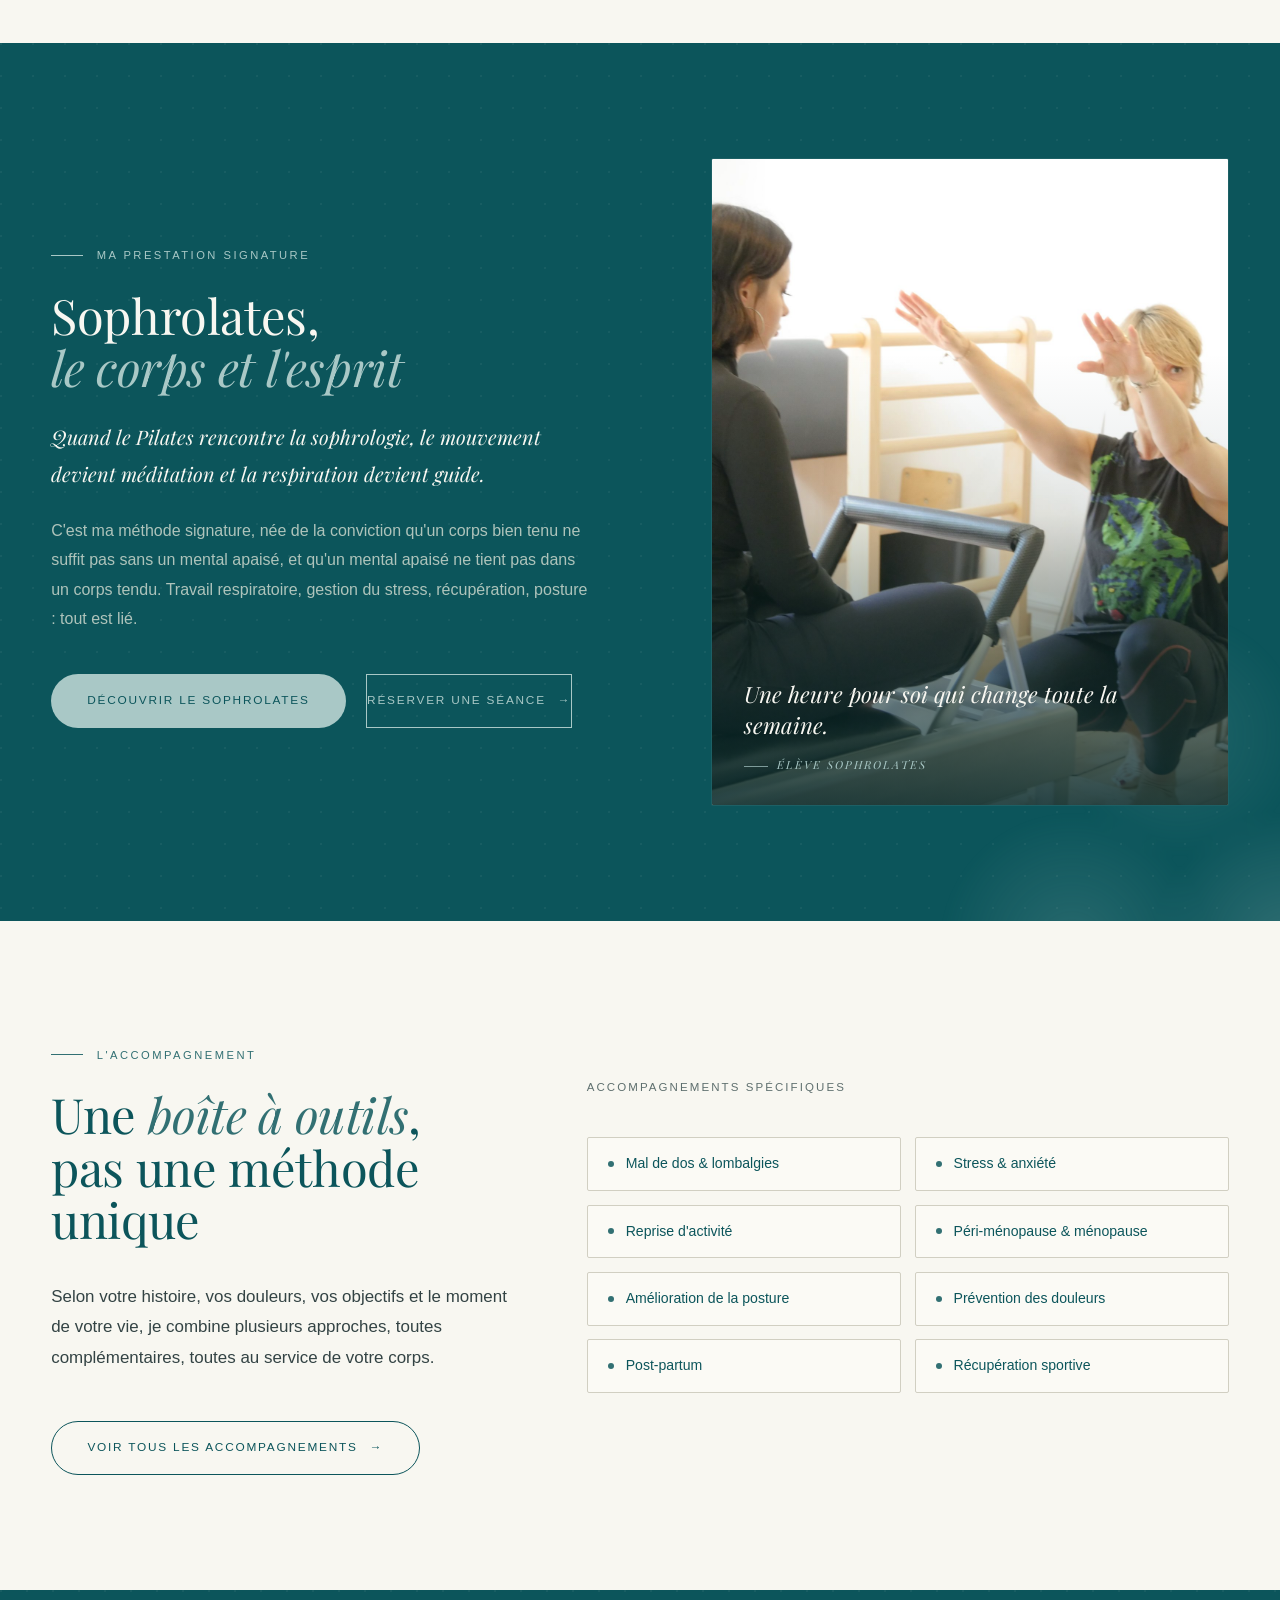
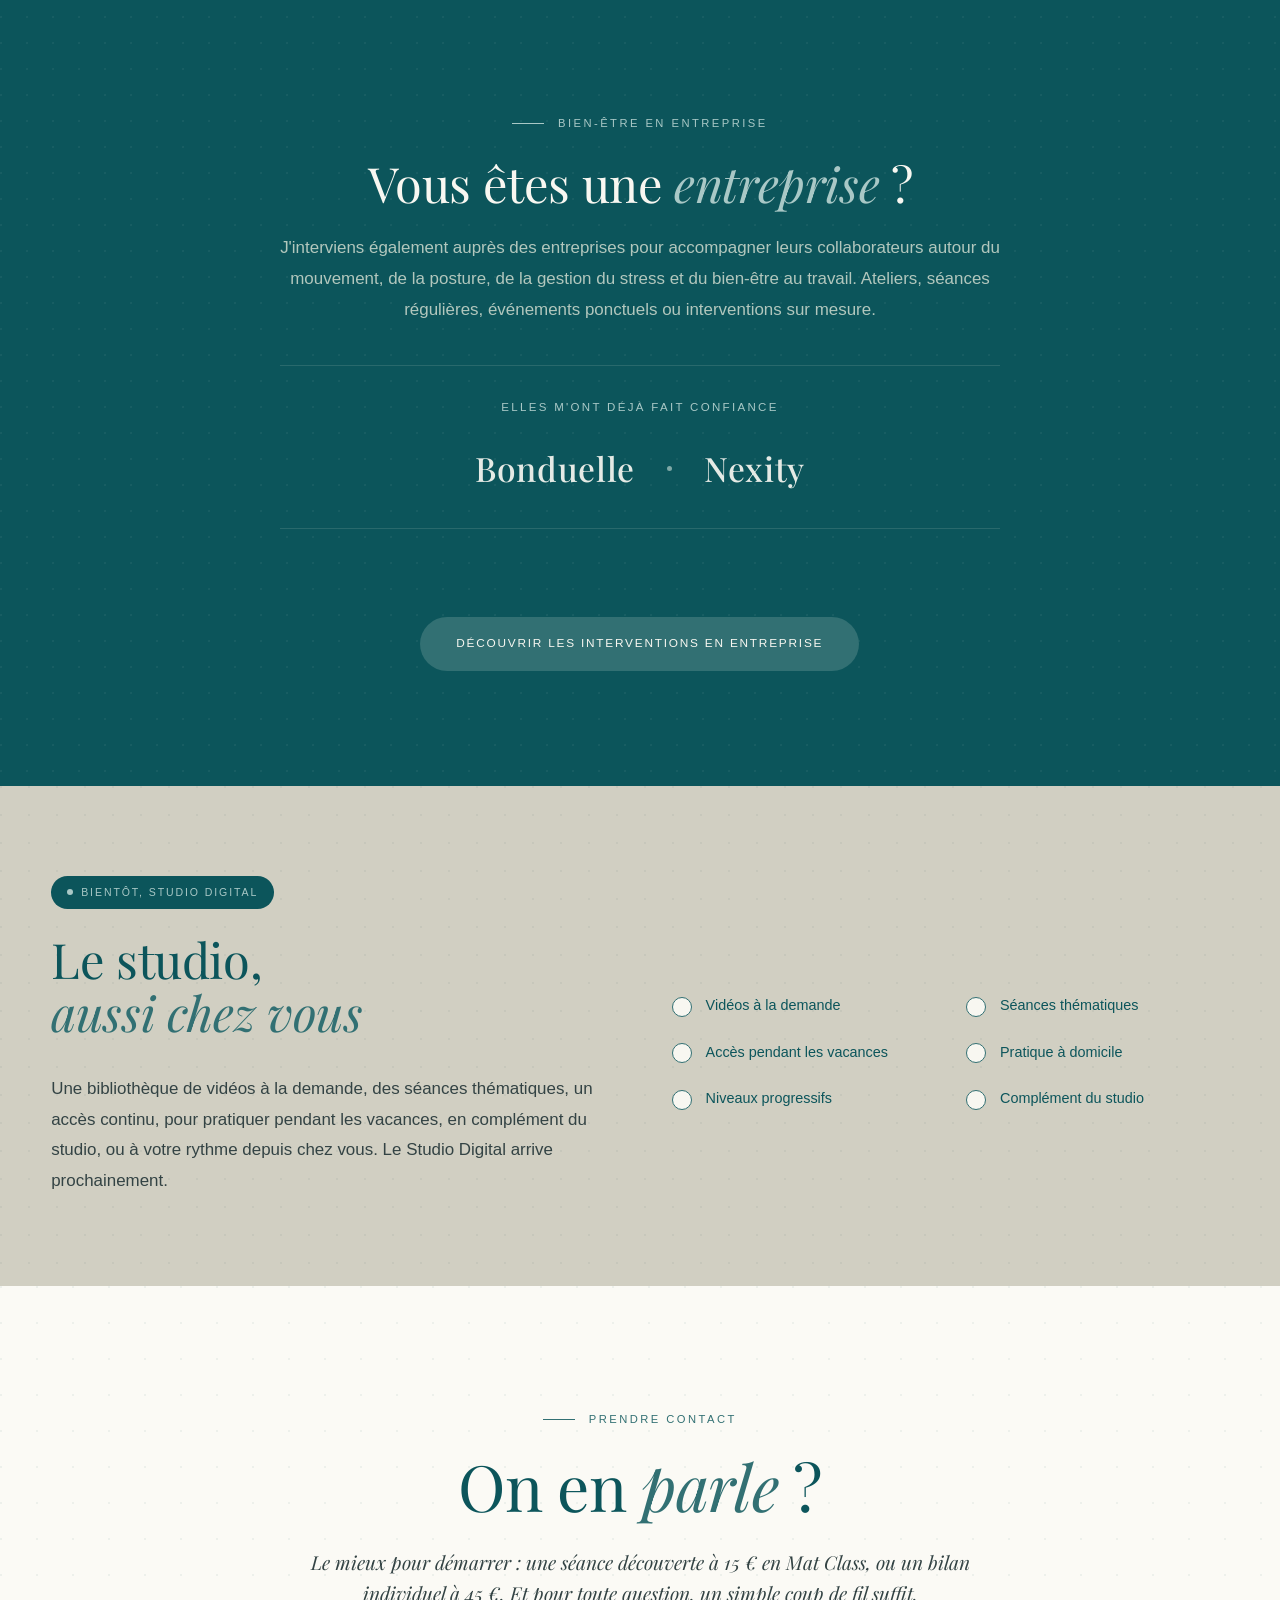
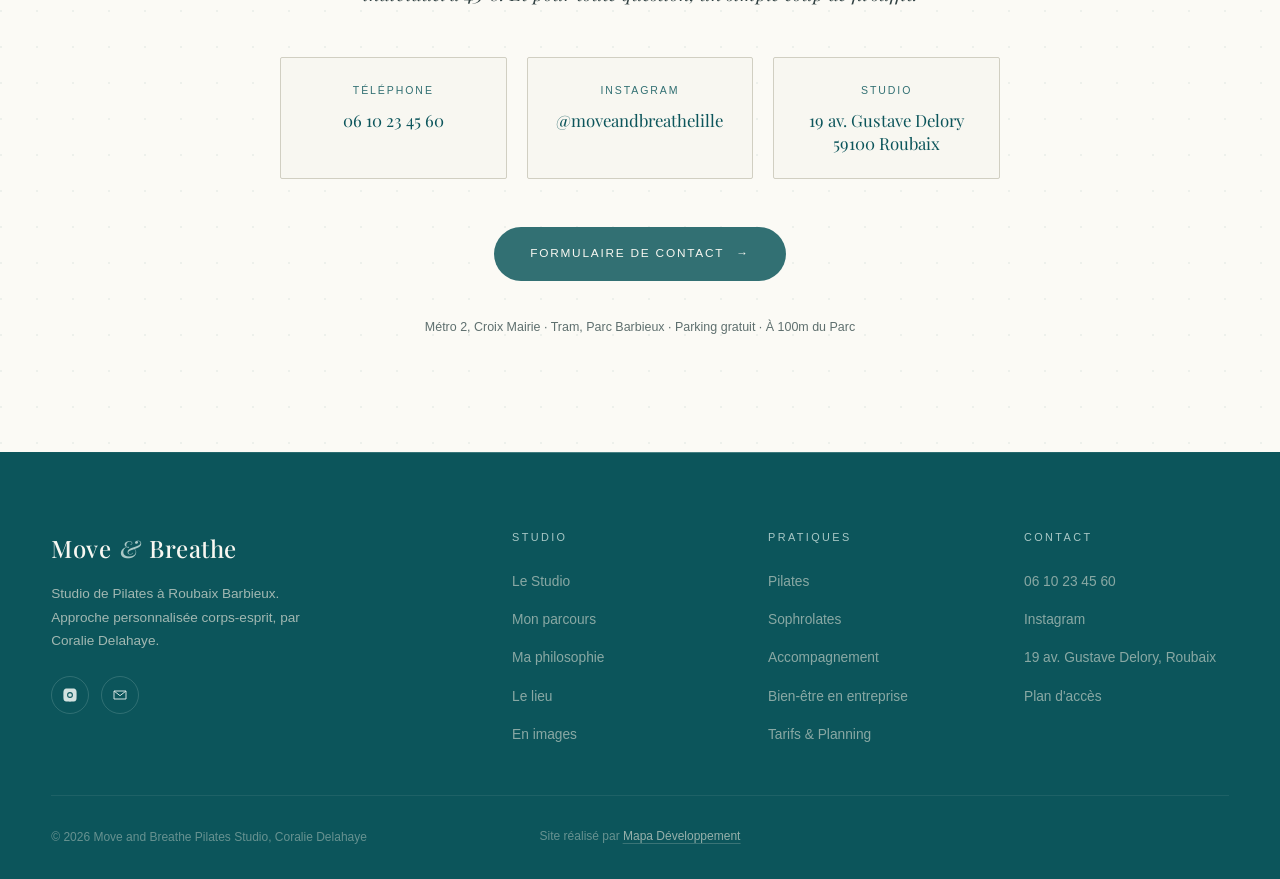
==== commit 82634456: "ADD: Calendar and analytics" ====
--- a/index.html
+++ b/index.html
@@ -1547,6 +1547,7 @@
           <li><a href="le-studio.html#parcours">Mon parcours</a></li>
           <li><a href="le-studio.html#philosophie">Ma philosophie</a></li>
           <li><a href="le-studio.html#lieu">Le lieu</a></li>
+          <li><a href="le-studio.html#galerie">En images</a></li>
         </ul>
       </div>
       <div>
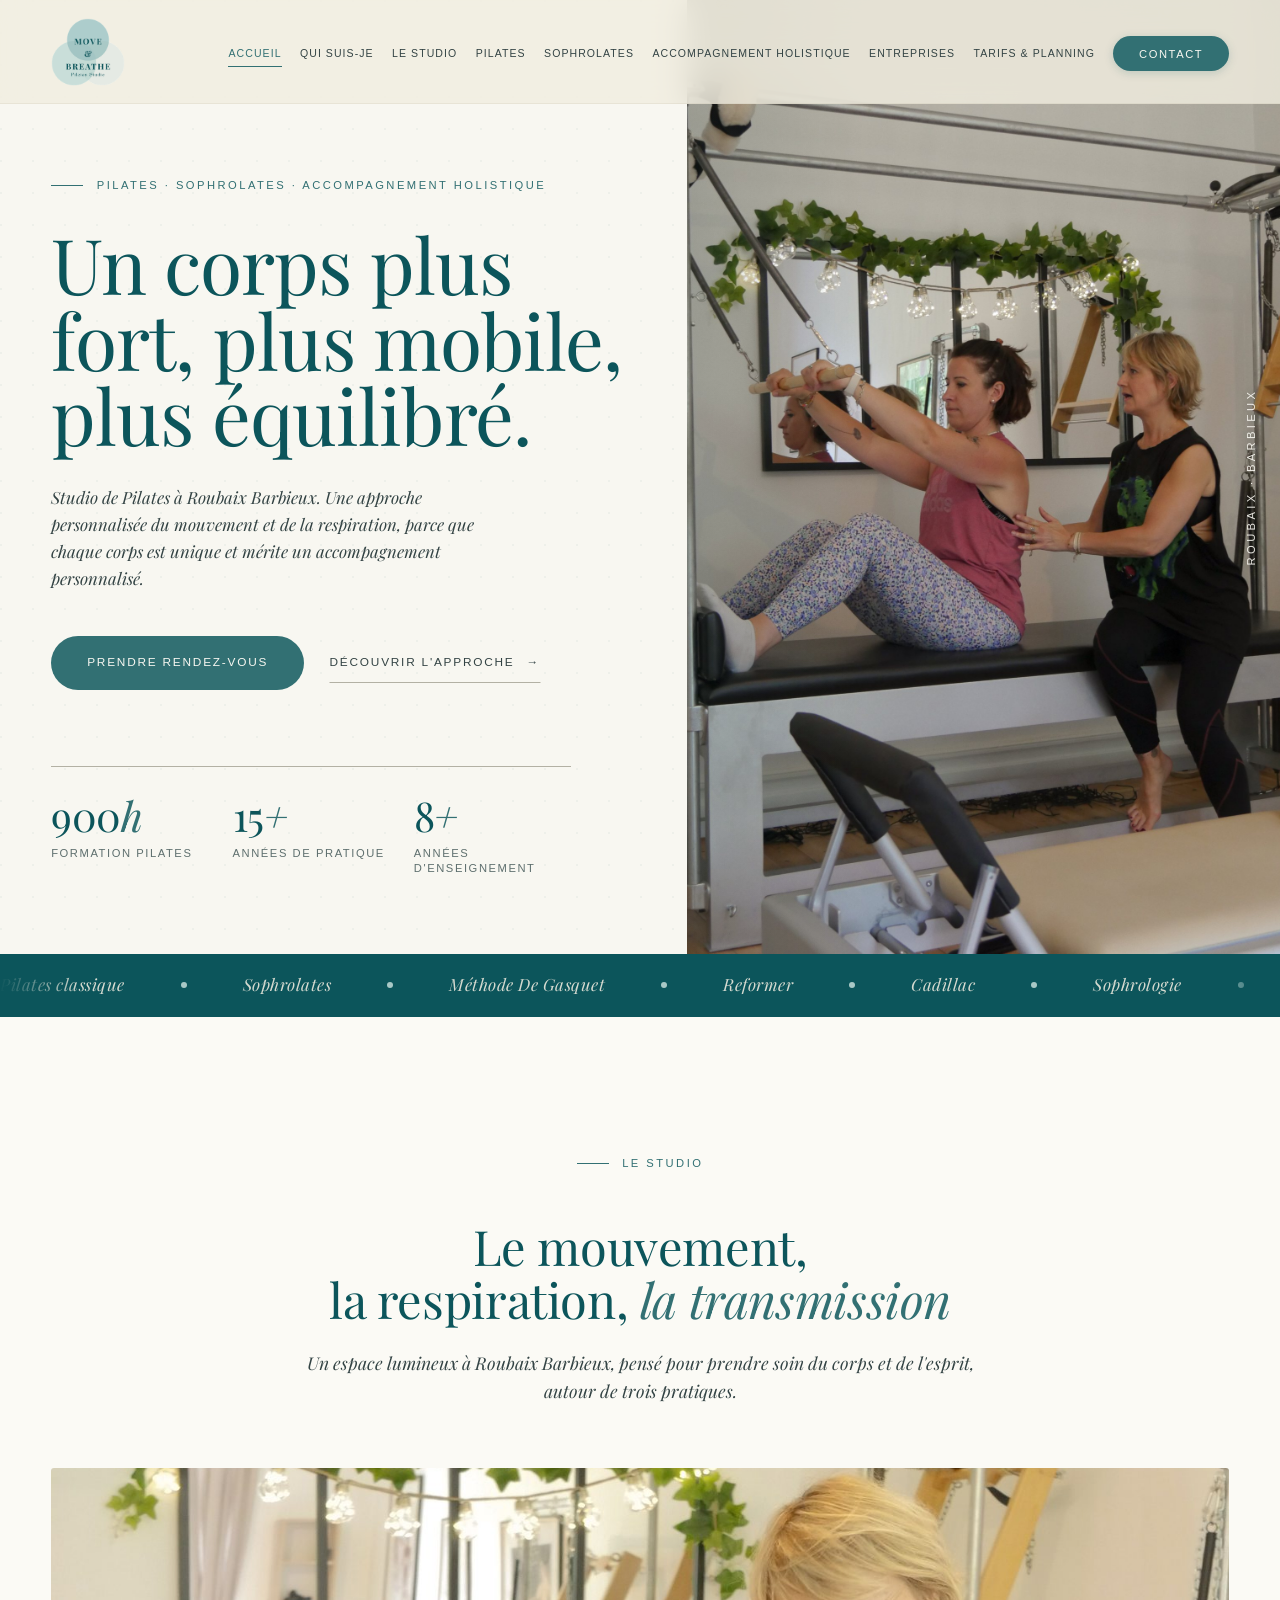
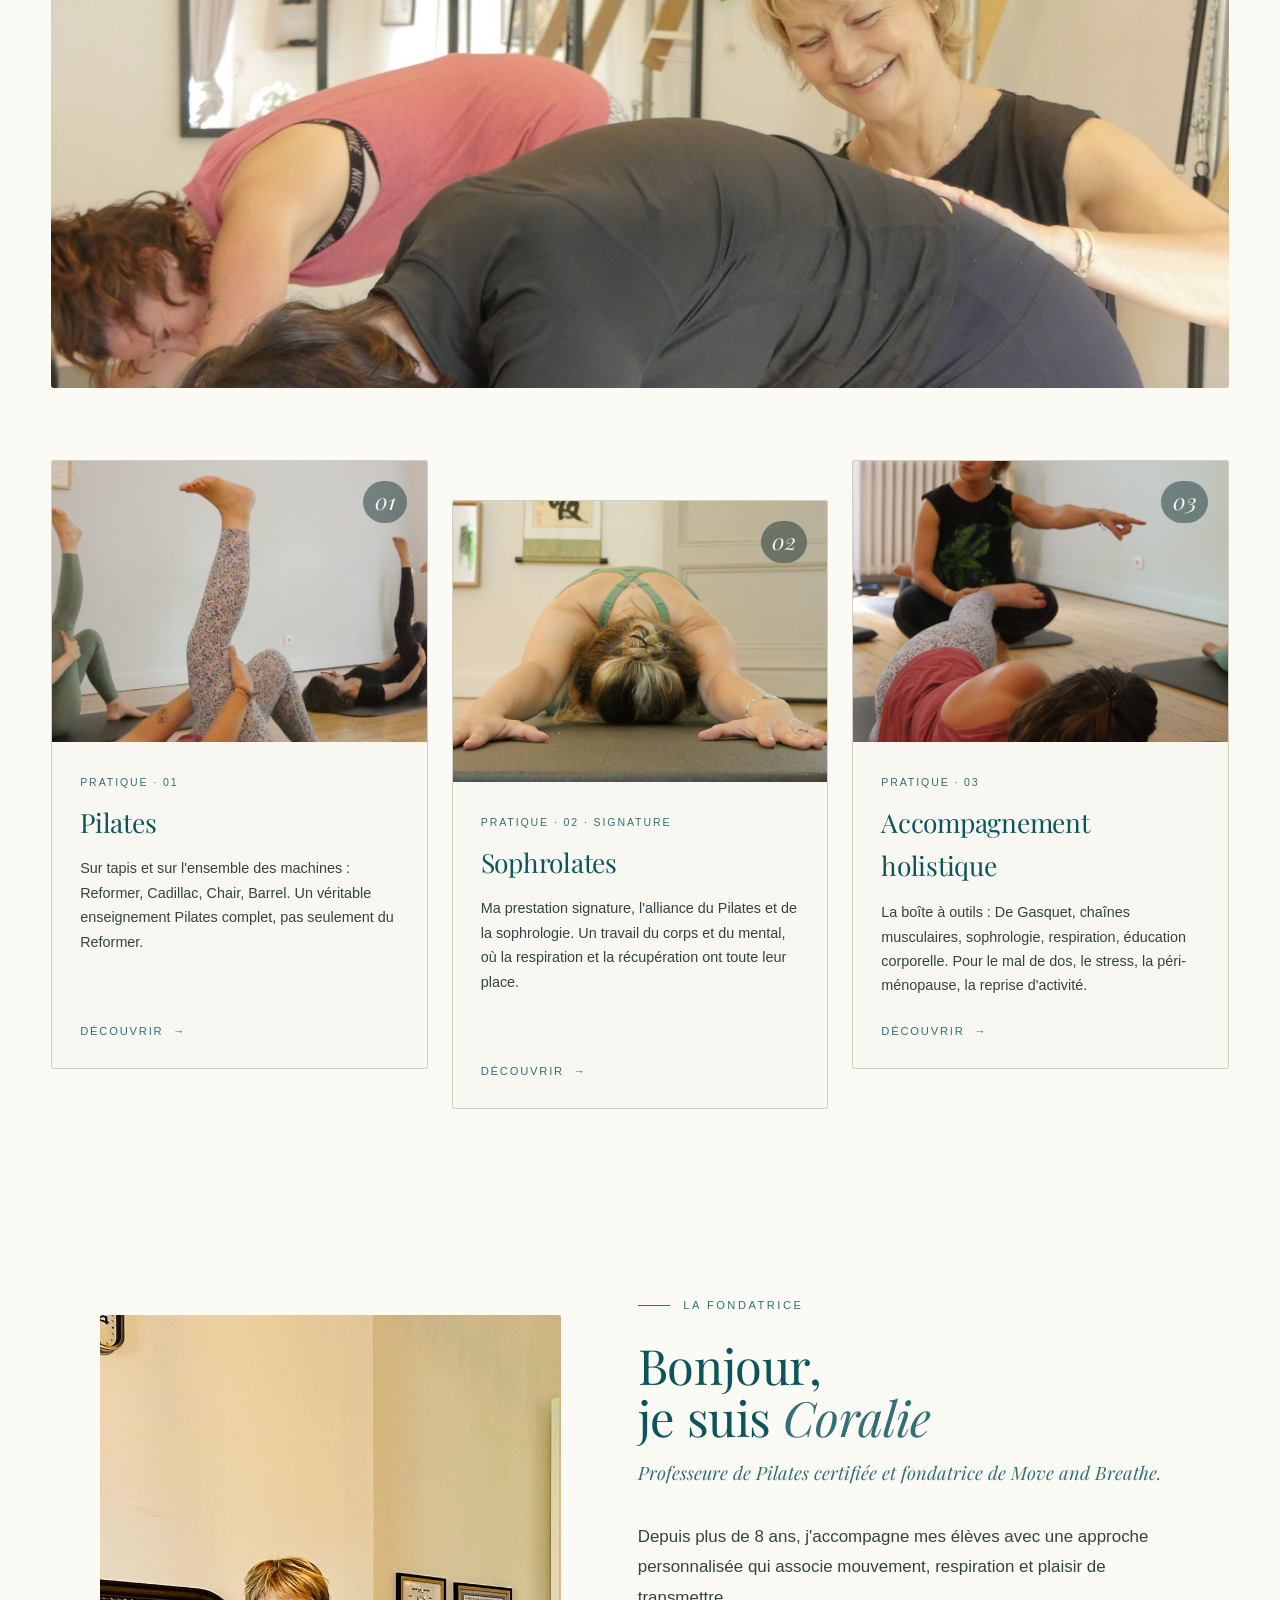
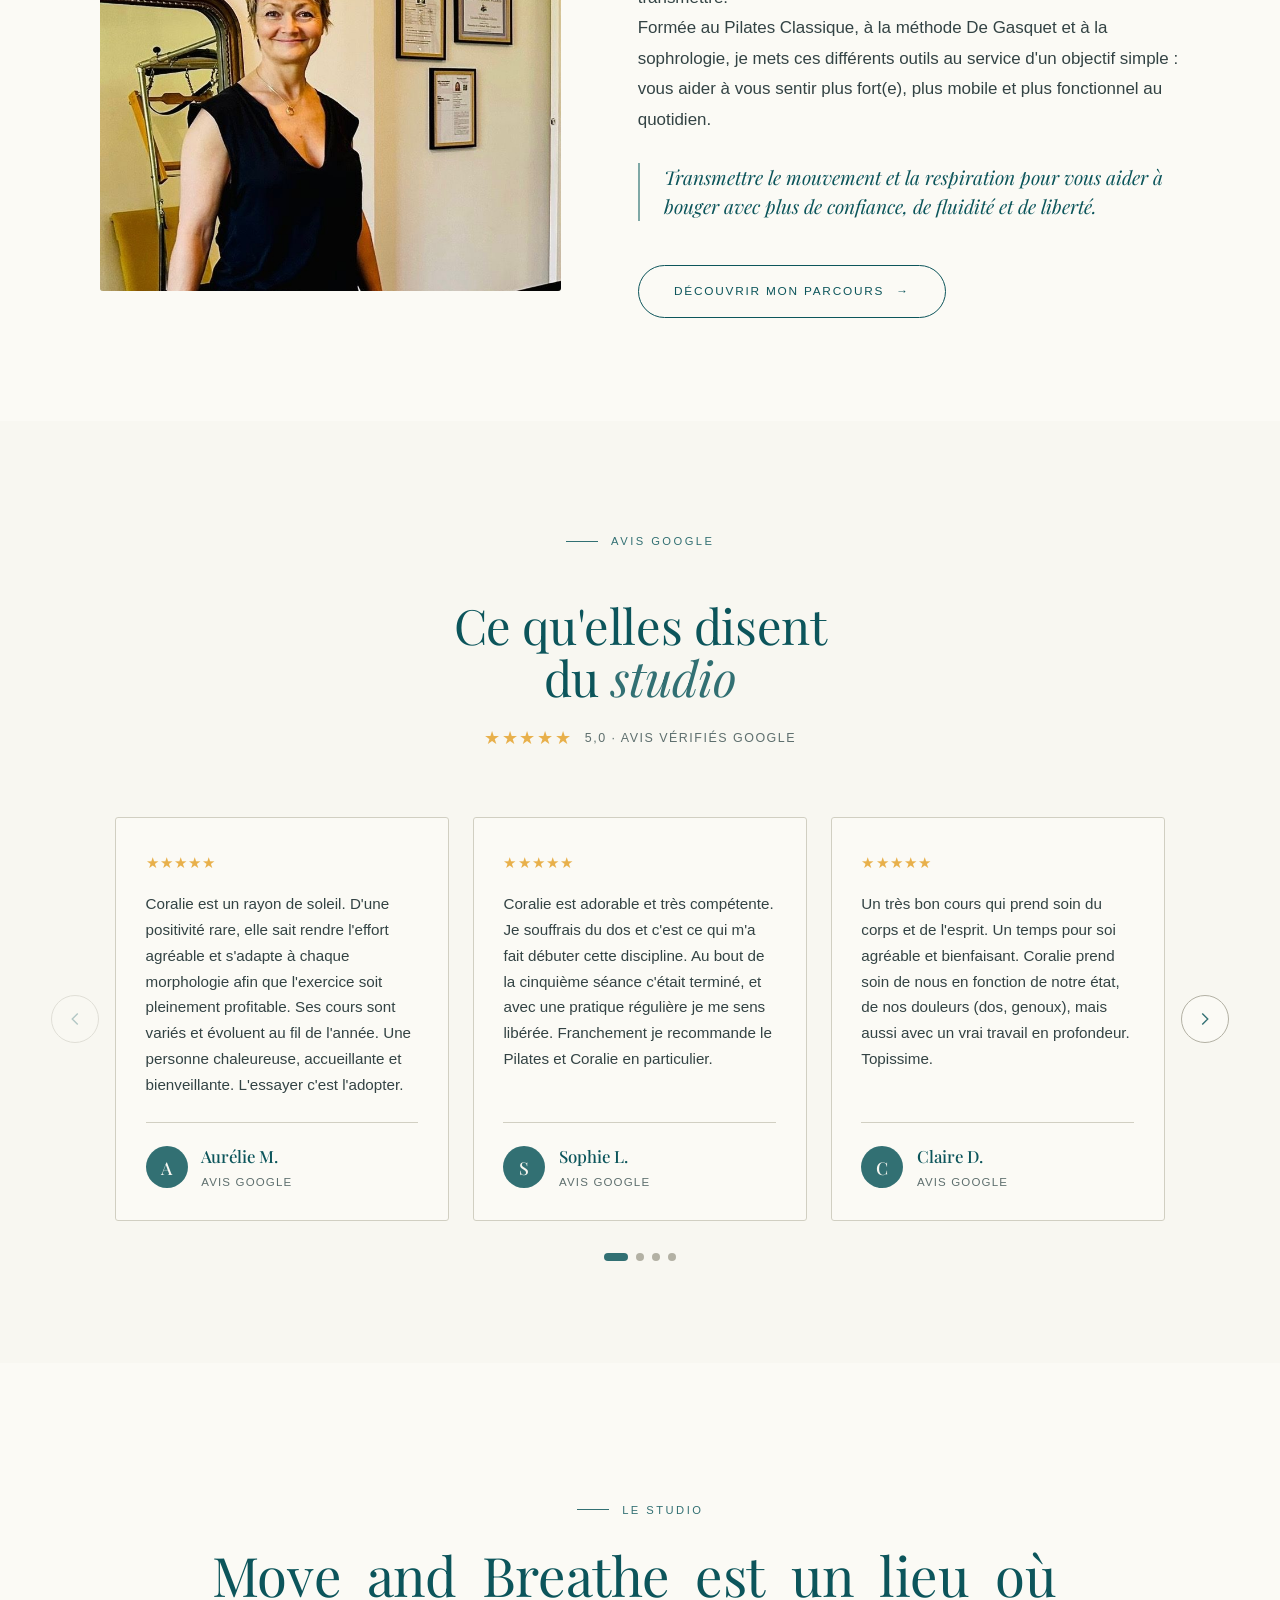
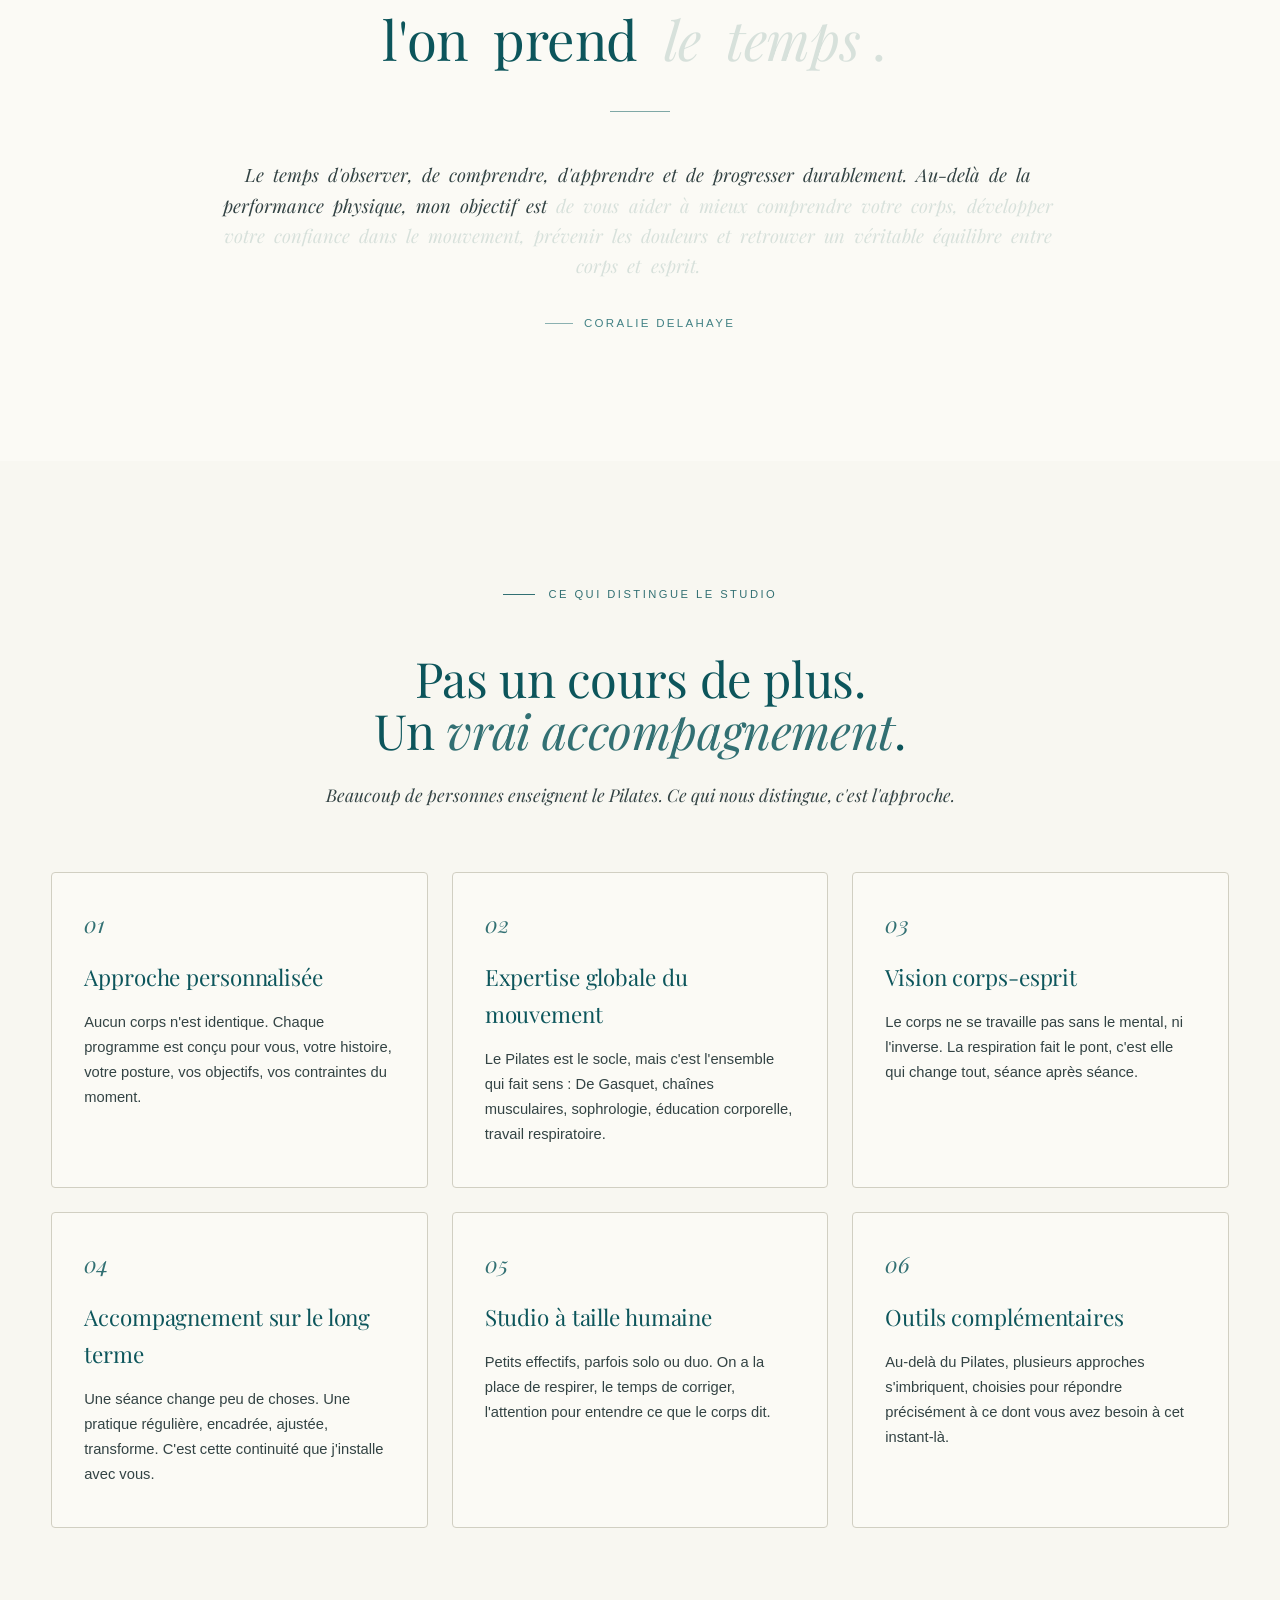
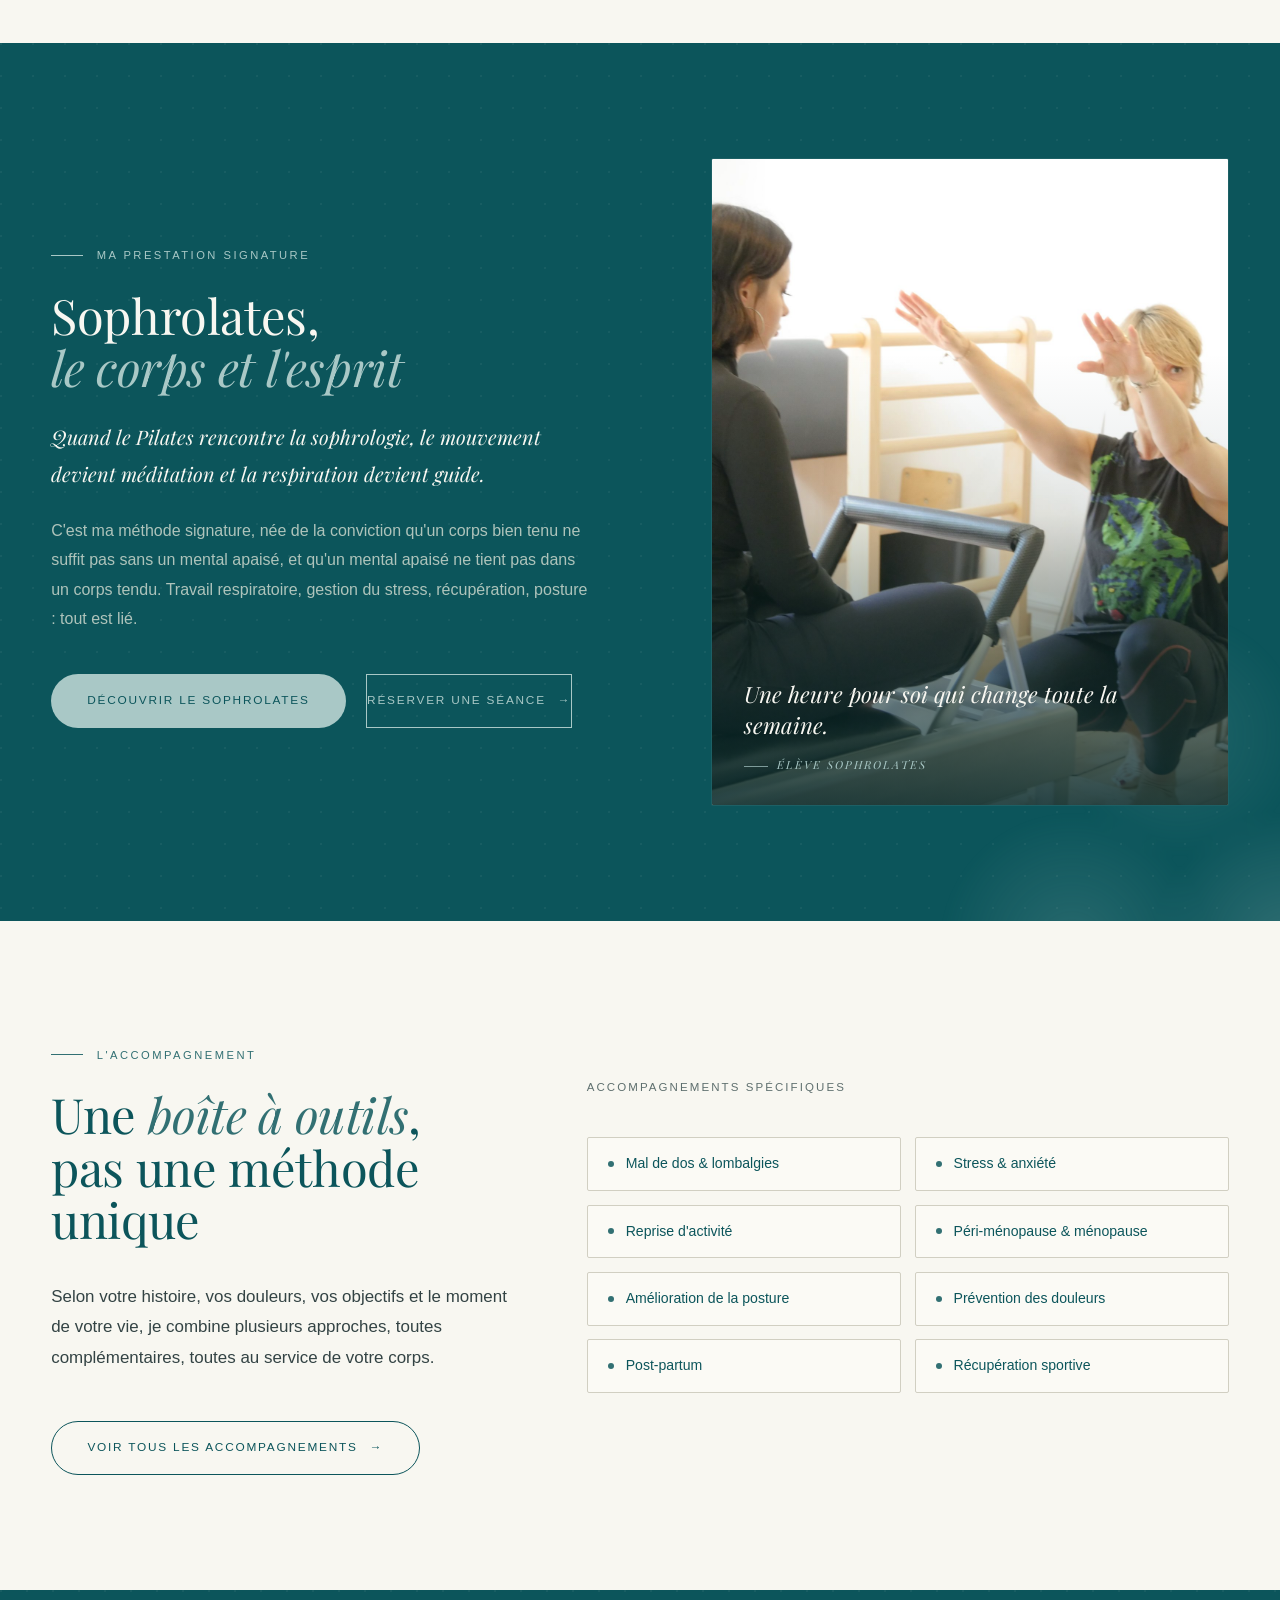
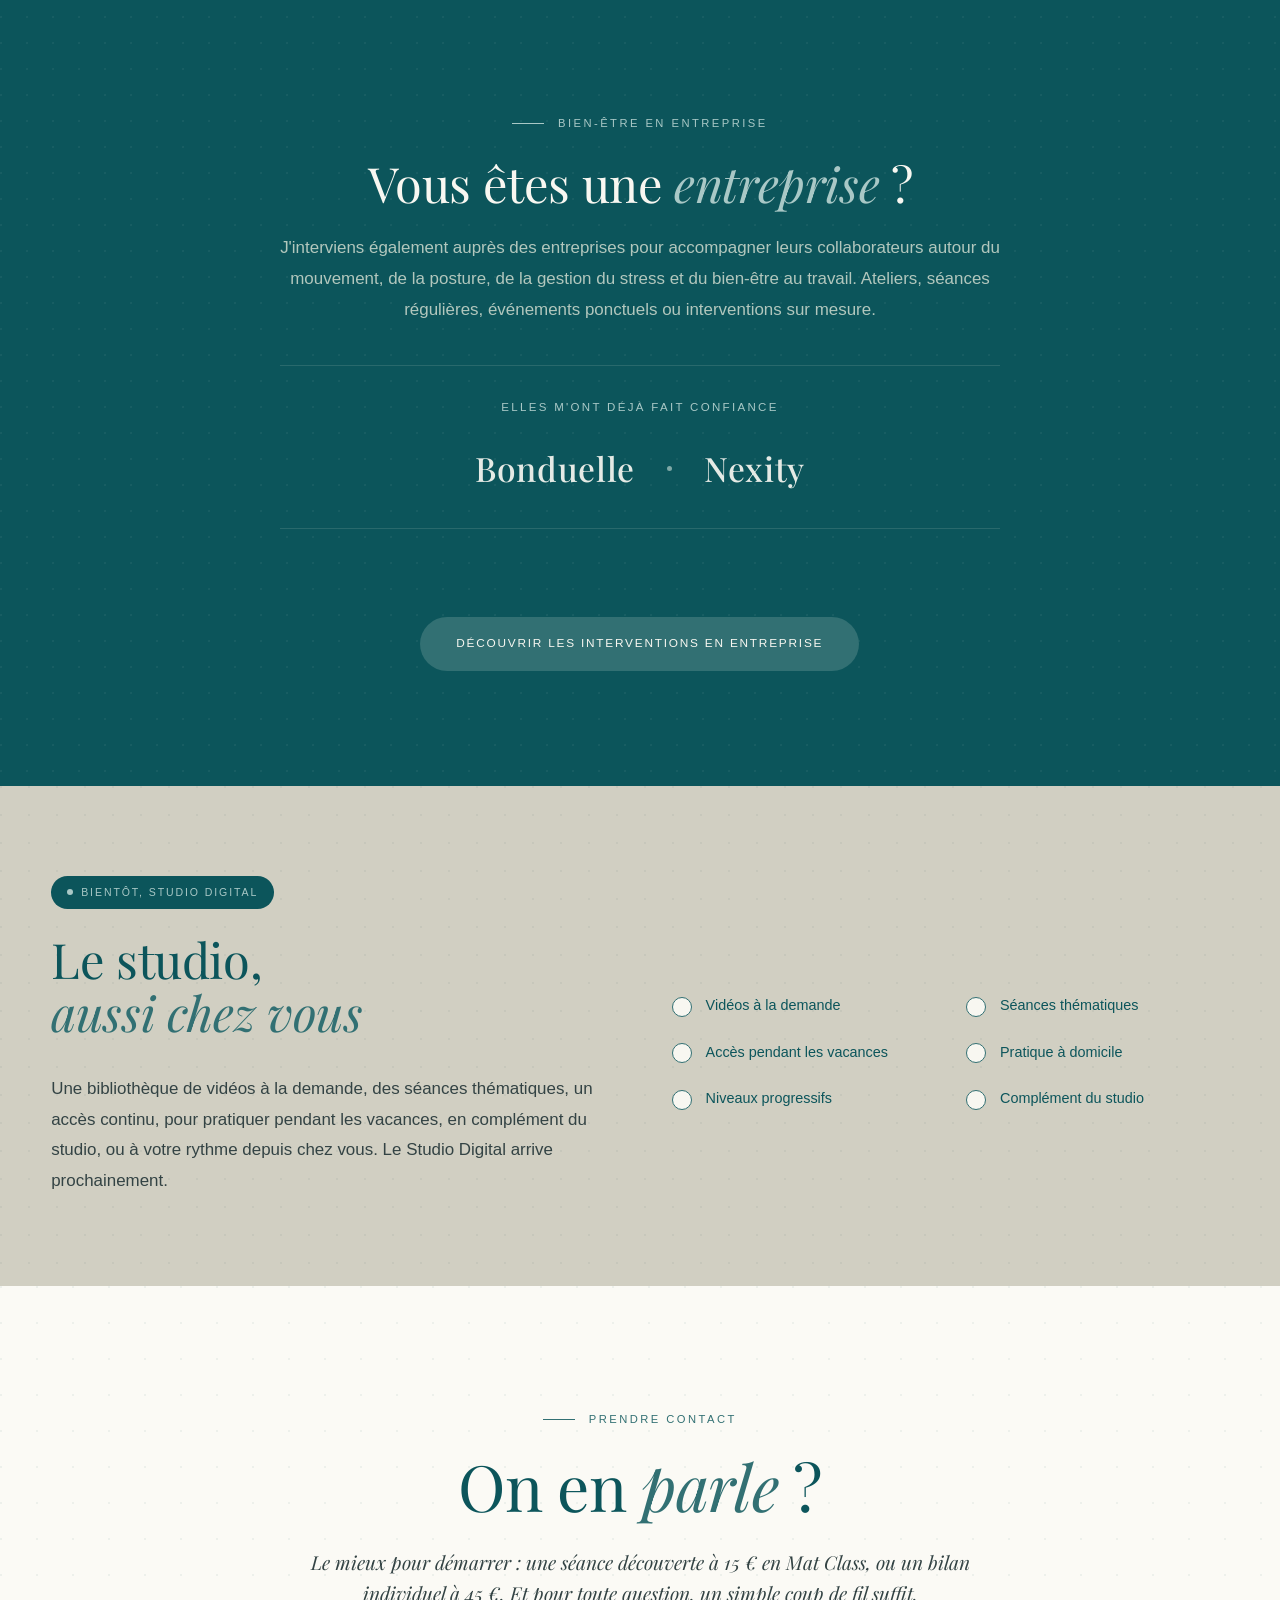
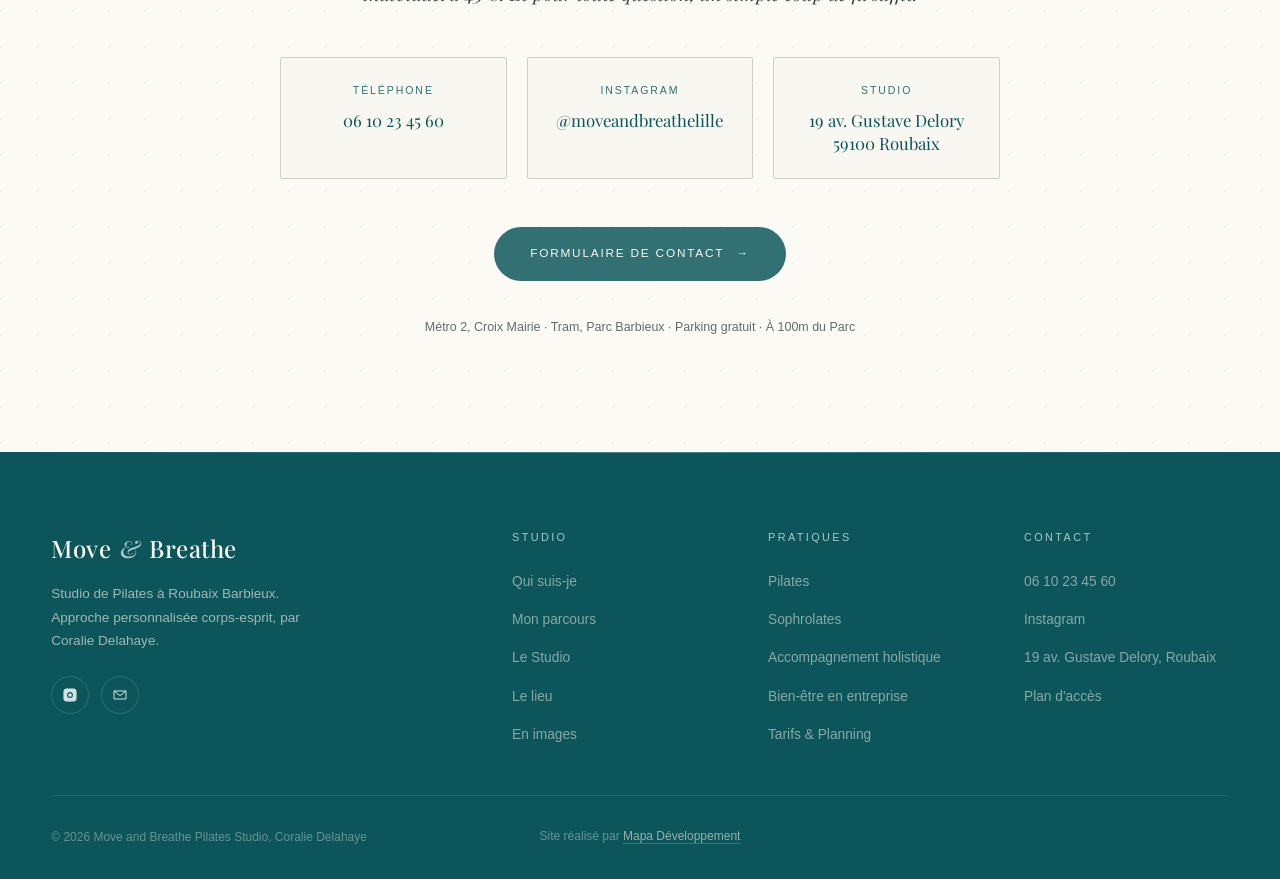
==== commit e3d7504f: "ADD: Calendar and analytics" ====
--- a/index.html
+++ b/index.html
@@ -1063,10 +1063,11 @@
     </button>
     <ul class="nav-links">
       <li><a href="index.html">Accueil</a></li>
+      <li><a href="qui-suis-je.html">Qui suis-je</a></li>
       <li><a href="le-studio.html">Le Studio</a></li>
       <li><a href="pilates.html">Pilates</a></li>
       <li><a href="sophrolates.html">Sophrolates</a></li>
-      <li><a href="accompagnement.html">Accompagnement</a></li>
+      <li><a href="accompagnement.html">Accompagnement holistique</a></li>
       <li><a href="entreprises.html">Entreprises</a></li>
       <li><a href="tarifs.html">Tarifs &amp; Planning</a></li>
       <li><a href="contact.html" class="nav-cta">Contact</a></li>
@@ -1077,10 +1078,10 @@
 <!-- HERO -->
 <header class="hero">
   <div class="hero-content">
-    <div class="hero-eyebrow eyebrow reveal">Pilates · Sophrolates · Accompagnement</div>
+    <div class="hero-eyebrow eyebrow reveal">Pilates · Sophrolates · Accompagnement holistique</div>
     <h1 class="hero-title split-text reveal reveal-delay-1">Un corps plus fort, plus mobile, <em>plus équilibré.</em></h1>
     <p class="hero-desc reveal reveal-delay-2">
-      Studio de Pilates à Roubaix Barbieux. Une approche personnalisée du mouvement et de la respiration, parce que chaque corps est unique et mérite un accompagnement individualisé.
+      Studio de Pilates à Roubaix Barbieux. Une approche personnalisée du mouvement et de la respiration, parce que chaque corps est unique et mérite un accompagnement personnalisé.
     </p>
     <div class="hero-actions reveal reveal-delay-3">
       <a href="contact.html" class="btn btn-primary btn-magnetic">Prendre rendez-vous</a>
@@ -1182,7 +1183,7 @@
         </div>
         <div class="practice-content">
           <span class="practice-tag">Pratique · 03</span>
-          <h3 class="practice-name">Accompagnement personnalisé</h3>
+          <h3 class="practice-name">Accompagnement holistique</h3>
           <p class="practice-desc">La boîte à outils : De Gasquet, chaînes musculaires, sophrologie, respiration, éducation corporelle. Pour le mal de dos, le stress, la péri-ménopause, la reprise d'activité.</p>
           <span class="practice-link">Découvrir <span class="arrow">→</span></span>
         </div>
@@ -1543,9 +1544,9 @@
       <div>
         <div class="footer-col-title">Studio</div>
         <ul class="footer-links">
+          <li><a href="qui-suis-je.html">Qui suis-je</a></li>
+          <li><a href="qui-suis-je.html#parcours">Mon parcours</a></li>
           <li><a href="le-studio.html">Le Studio</a></li>
-          <li><a href="le-studio.html#parcours">Mon parcours</a></li>
-          <li><a href="le-studio.html#philosophie">Ma philosophie</a></li>
           <li><a href="le-studio.html#lieu">Le lieu</a></li>
           <li><a href="le-studio.html#galerie">En images</a></li>
         </ul>
@@ -1555,7 +1556,7 @@
         <ul class="footer-links">
           <li><a href="pilates.html">Pilates</a></li>
           <li><a href="sophrolates.html">Sophrolates</a></li>
-          <li><a href="accompagnement.html">Accompagnement</a></li>
+          <li><a href="accompagnement.html">Accompagnement holistique</a></li>
           <li><a href="entreprises.html">Bien-être en entreprise</a></li>
           <li><a href="tarifs.html">Tarifs &amp; Planning</a></li>
         </ul>
--- a/styles.css
+++ b/styles.css
@@ -269,18 +269,18 @@
   display: flex;
   align-items: center;
   justify-content: space-between;
-  gap: 2rem;
+  gap: 1.5rem;
 }
 
 .nav-links {
   display: flex;
-  gap: 1.85rem;
+  gap: 1.15rem;
   list-style: none;
   align-items: center;
 }
 .nav-links a {
-  font-size: 0.72rem;
-  letter-spacing: 0.13em;
+  font-size: 0.66rem;
+  letter-spacing: 0.1em;
   text-transform: uppercase;
   color: var(--ink-soft);
   position: relative;
@@ -1122,8 +1122,9 @@
    ============================================ */
 
 @media (max-width: 1100px) {
-  .nav-links { gap: 1.4rem; }
-  .nav-links a { font-size: 0.68rem; letter-spacing: 0.11em; }
+  .nav-links { gap: 0.9rem; }
+  .nav-links a { font-size: 0.6rem; letter-spacing: 0.07em; }
+  .nav-cta { padding-left: 0.9rem; padding-right: 0.9rem; }
 }
 
 @media (max-width: 980px) {
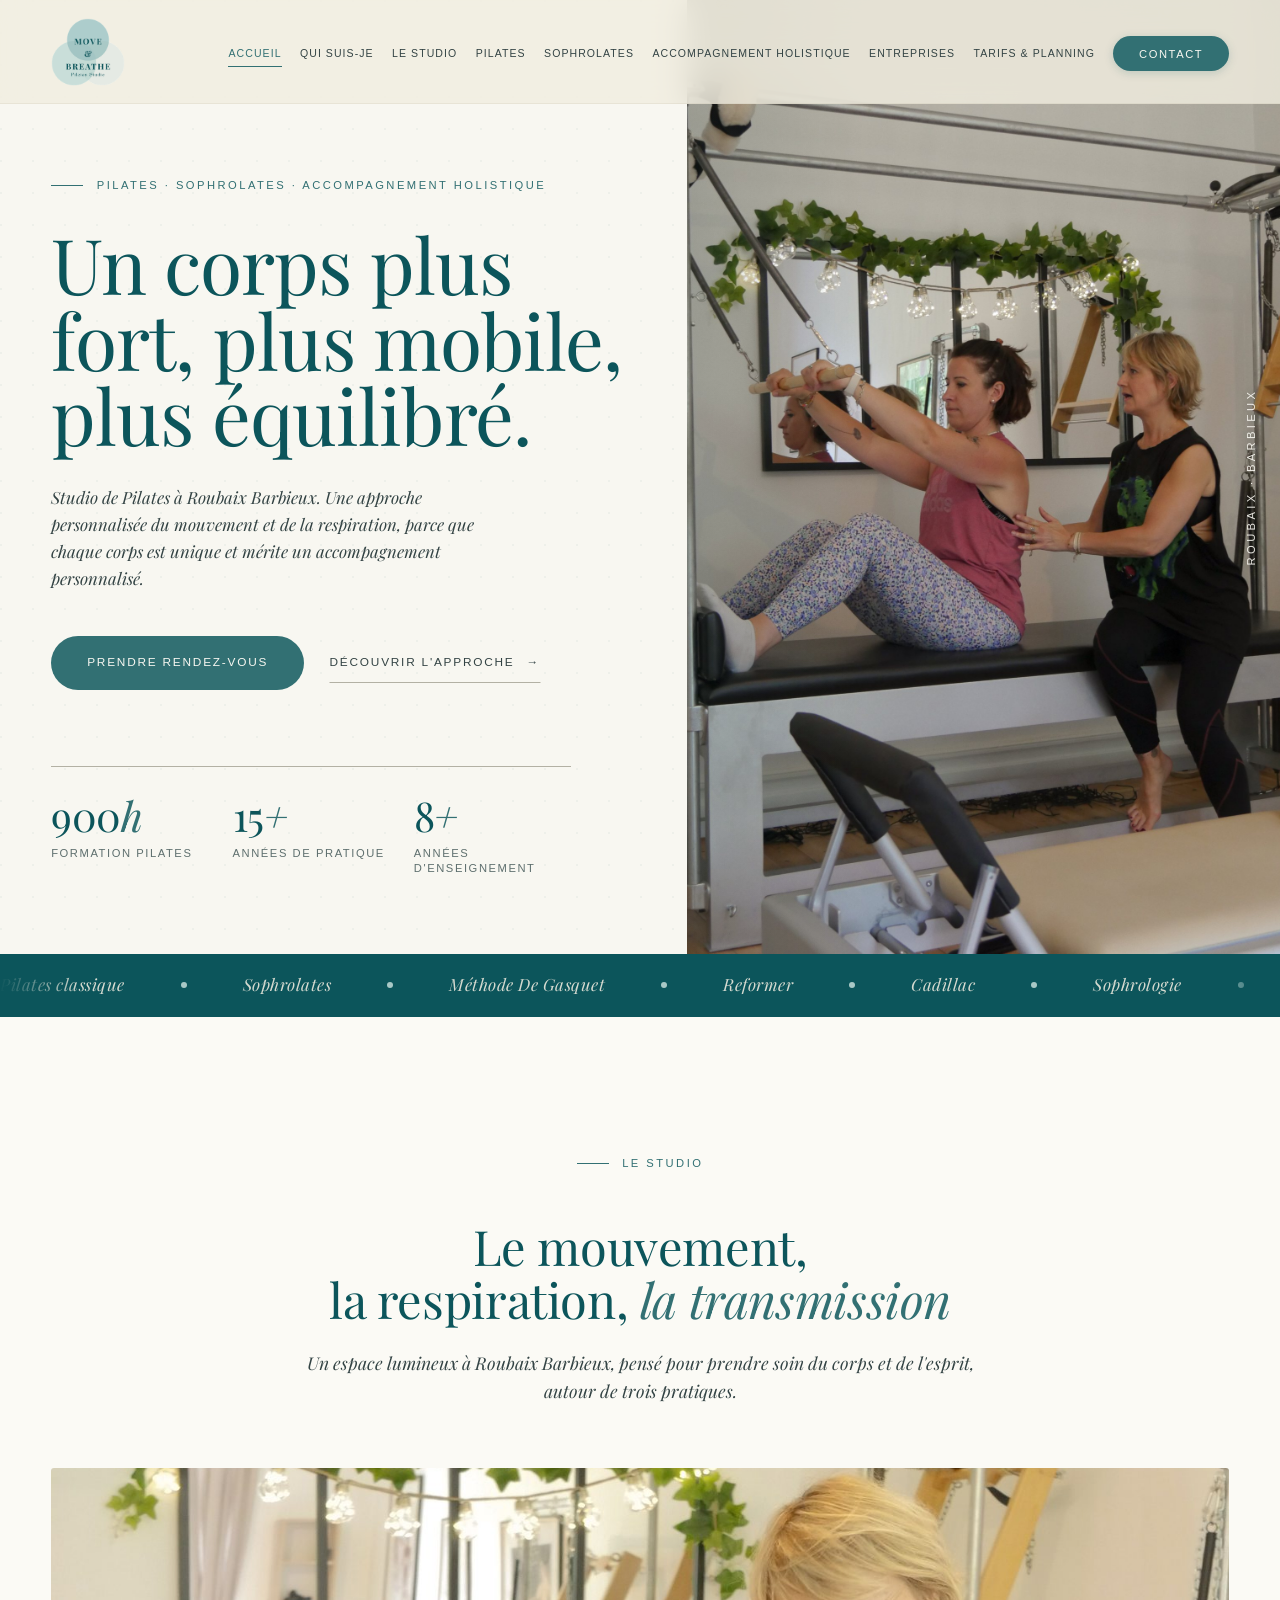
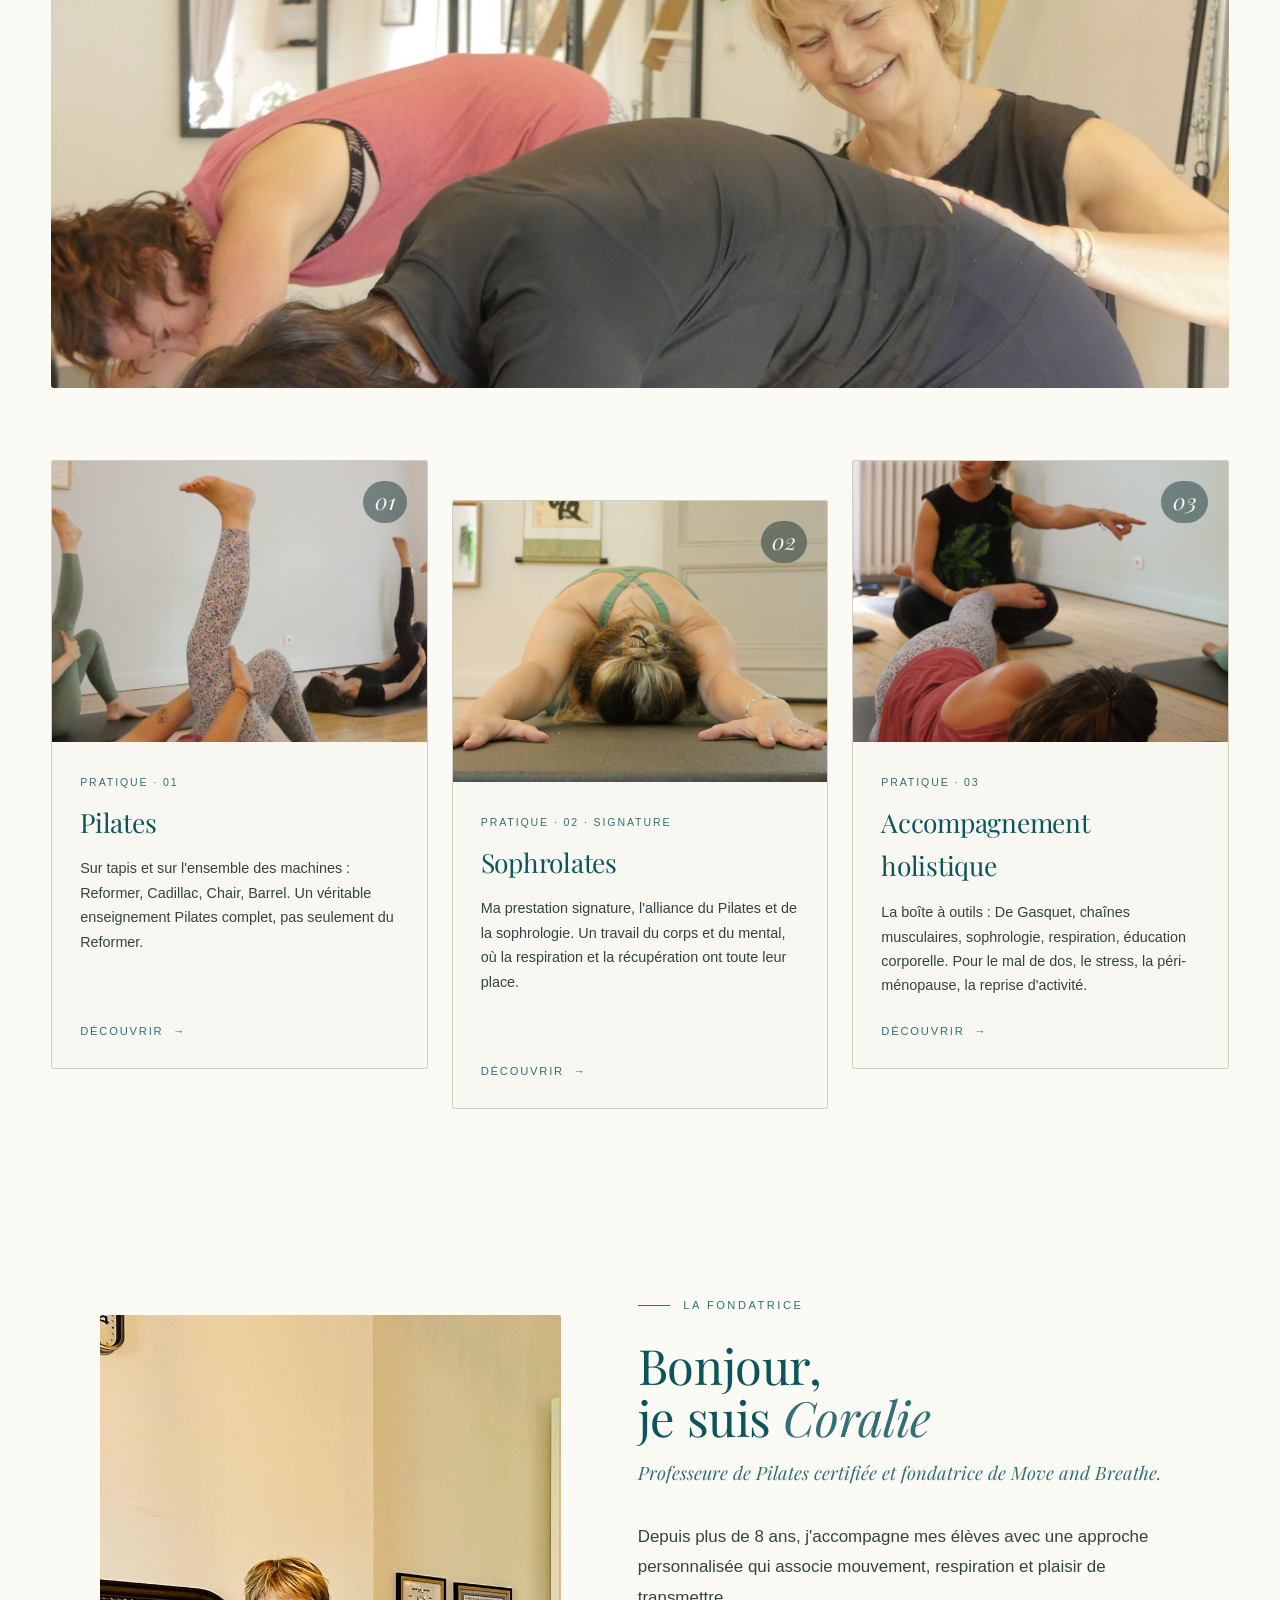
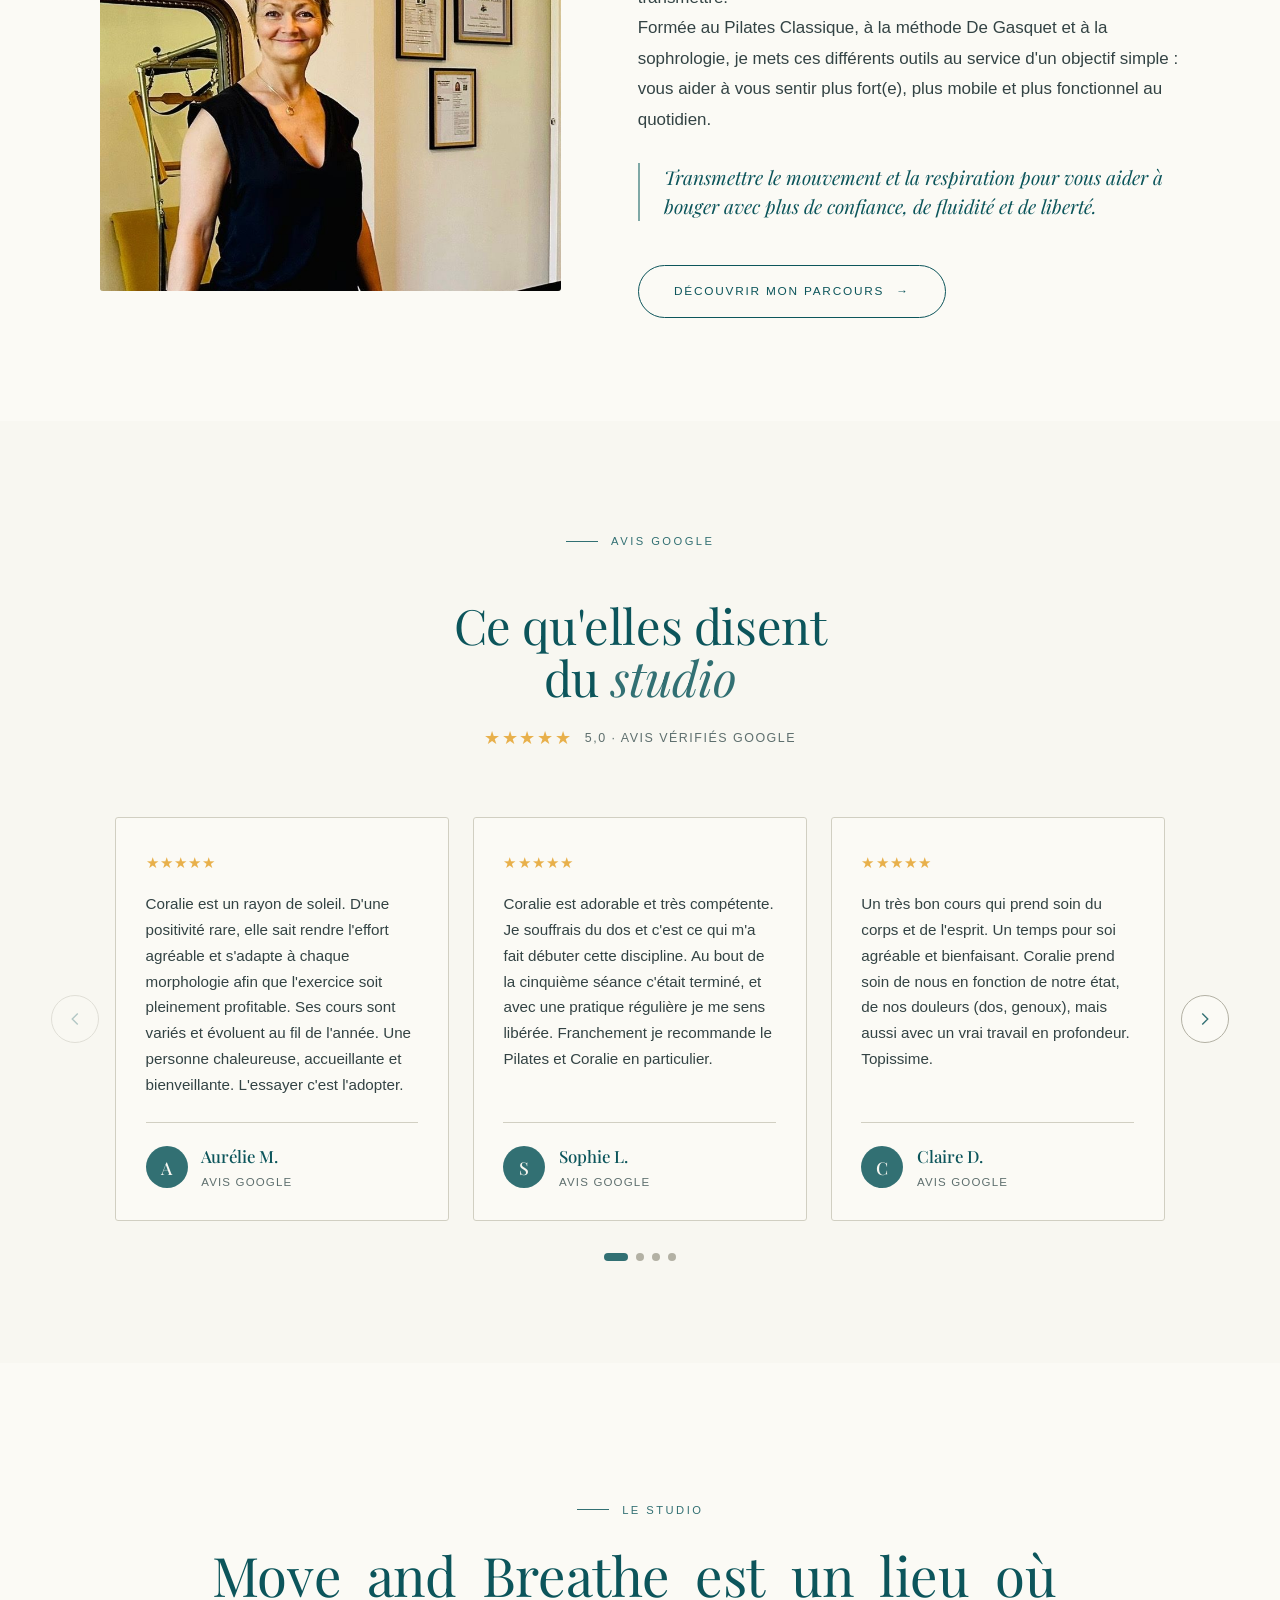
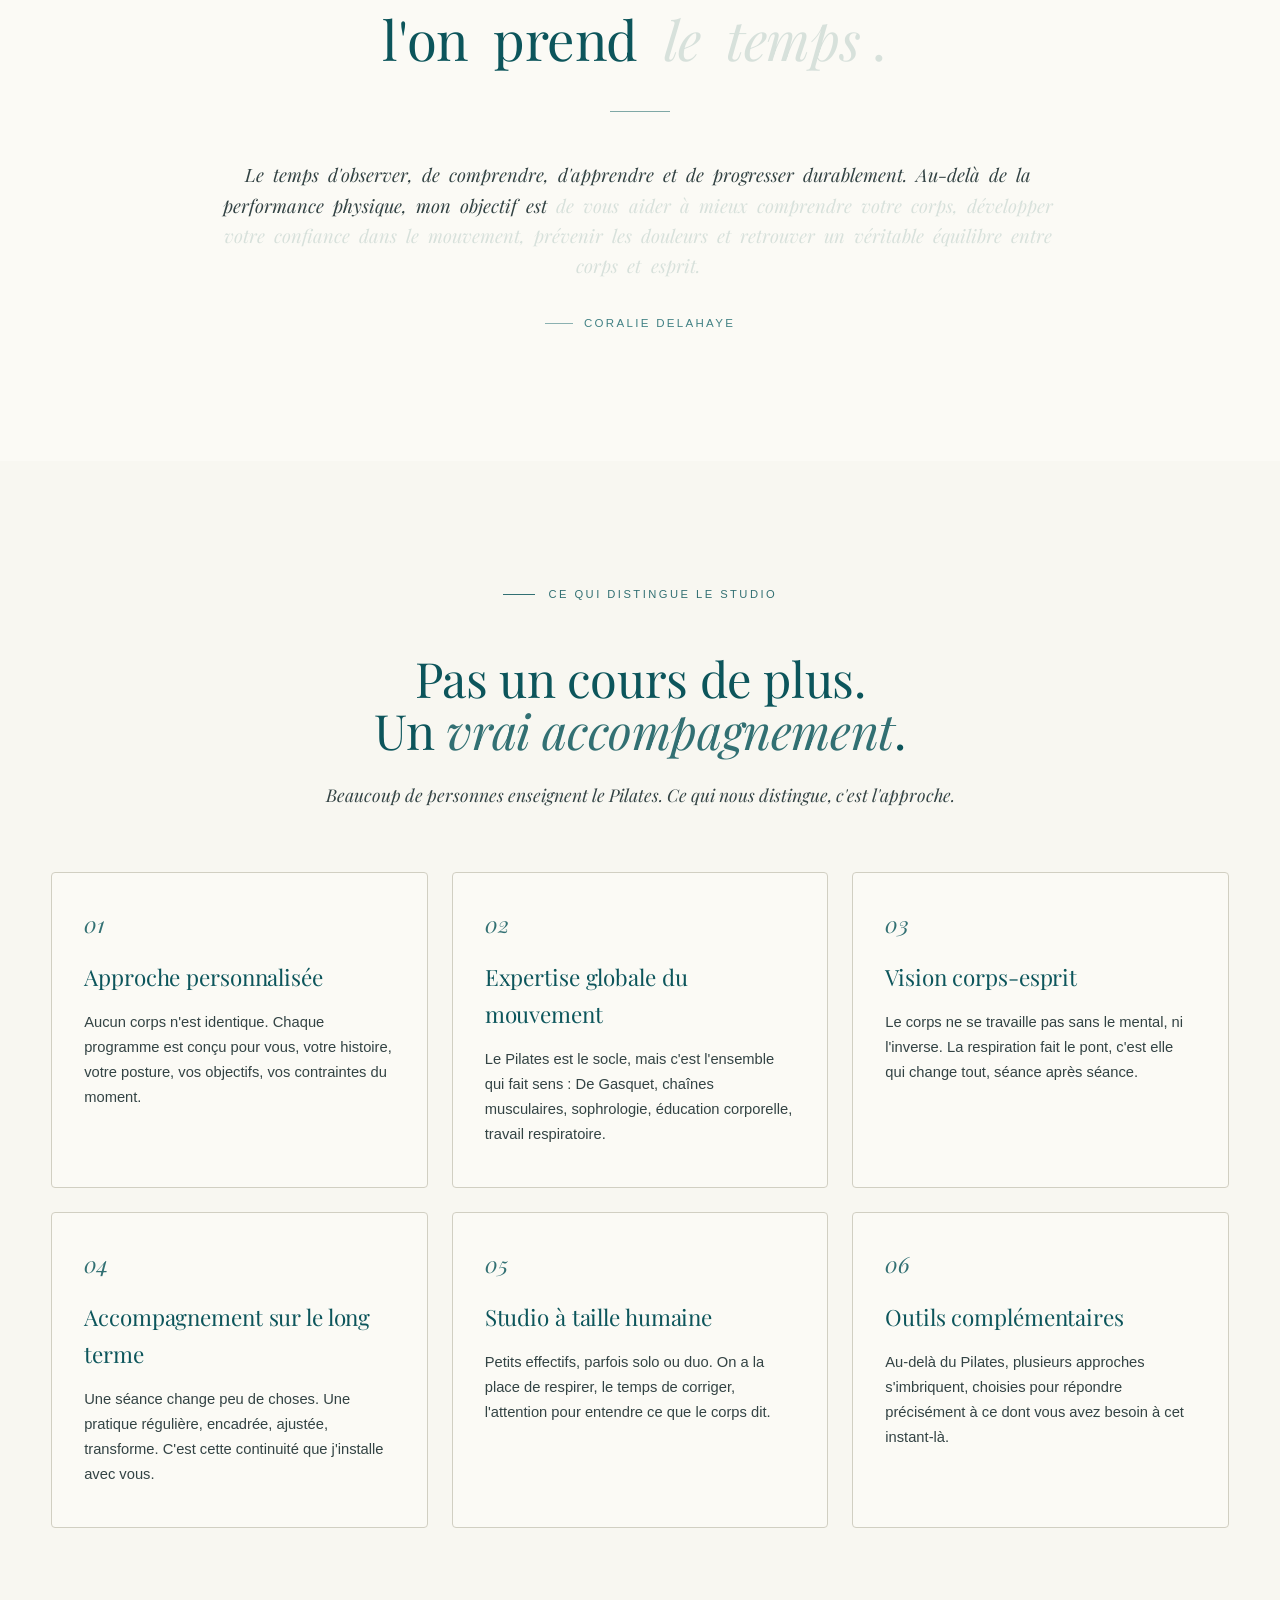
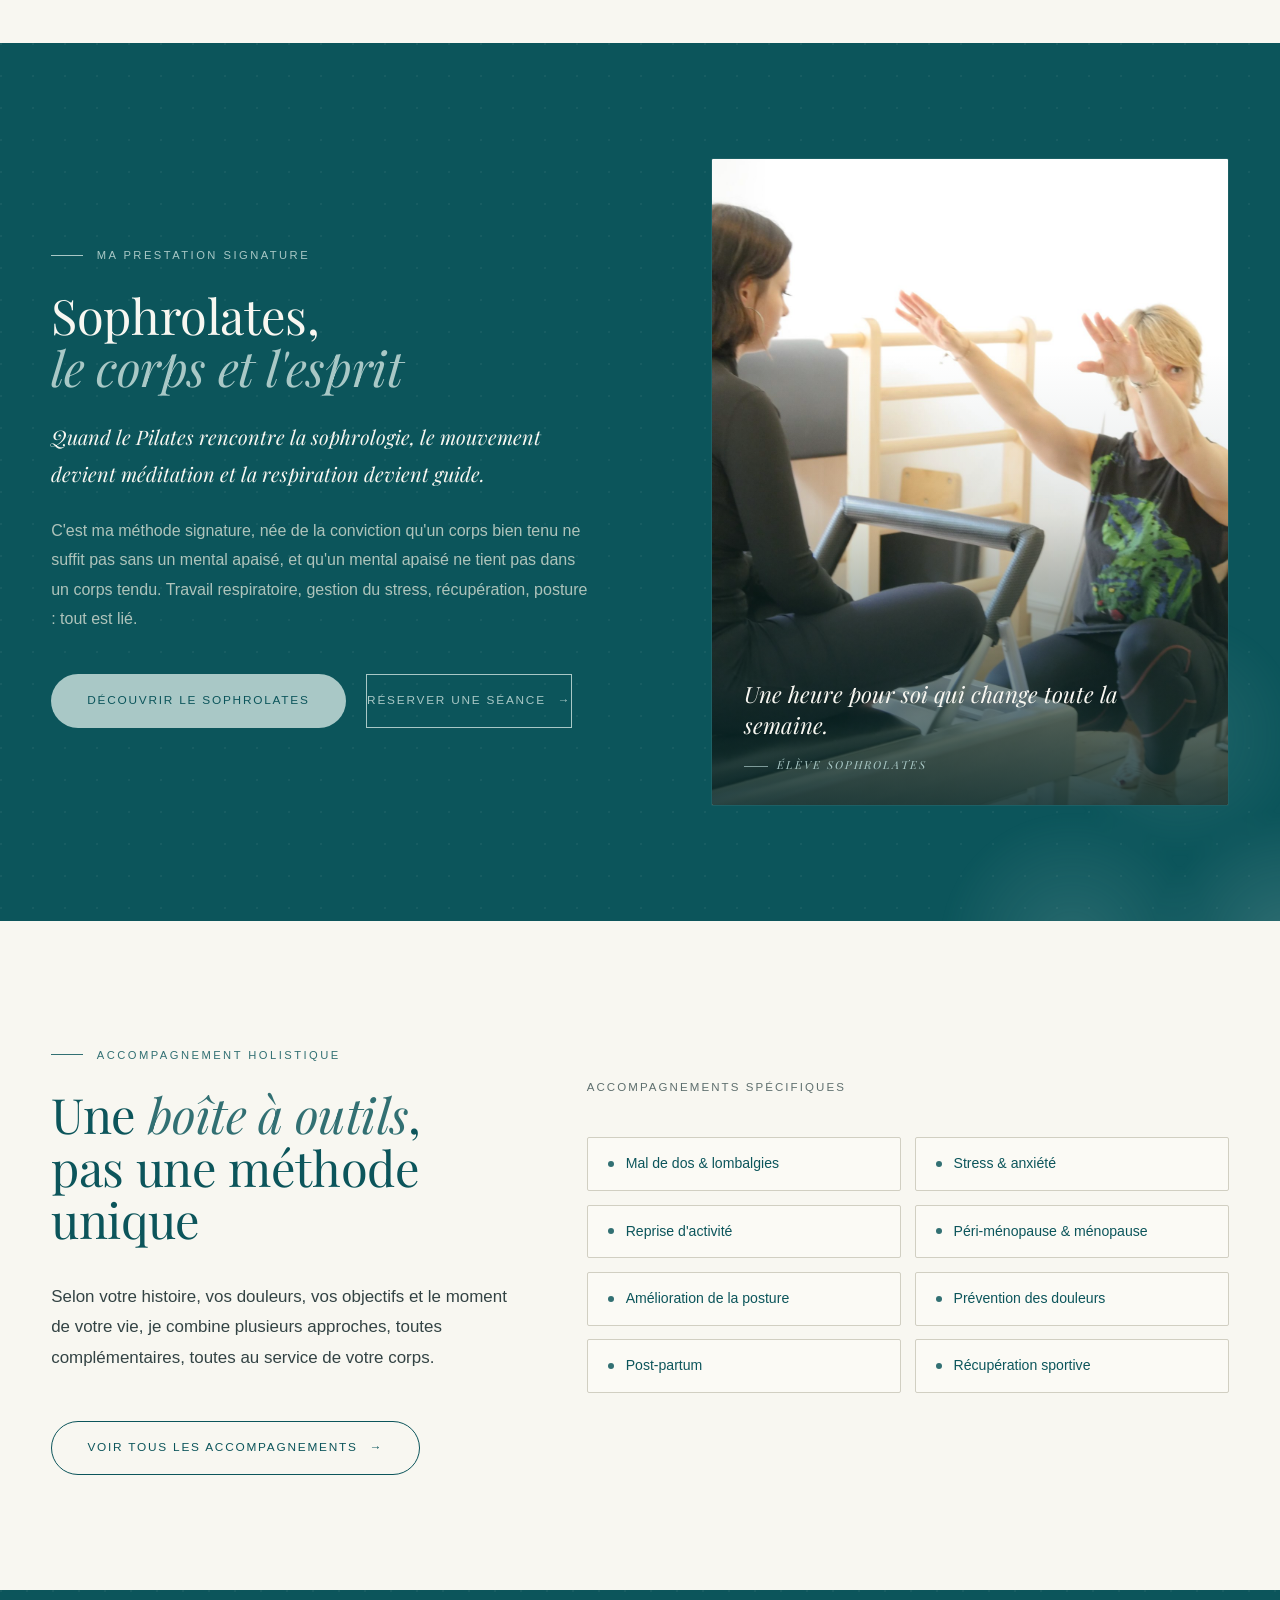
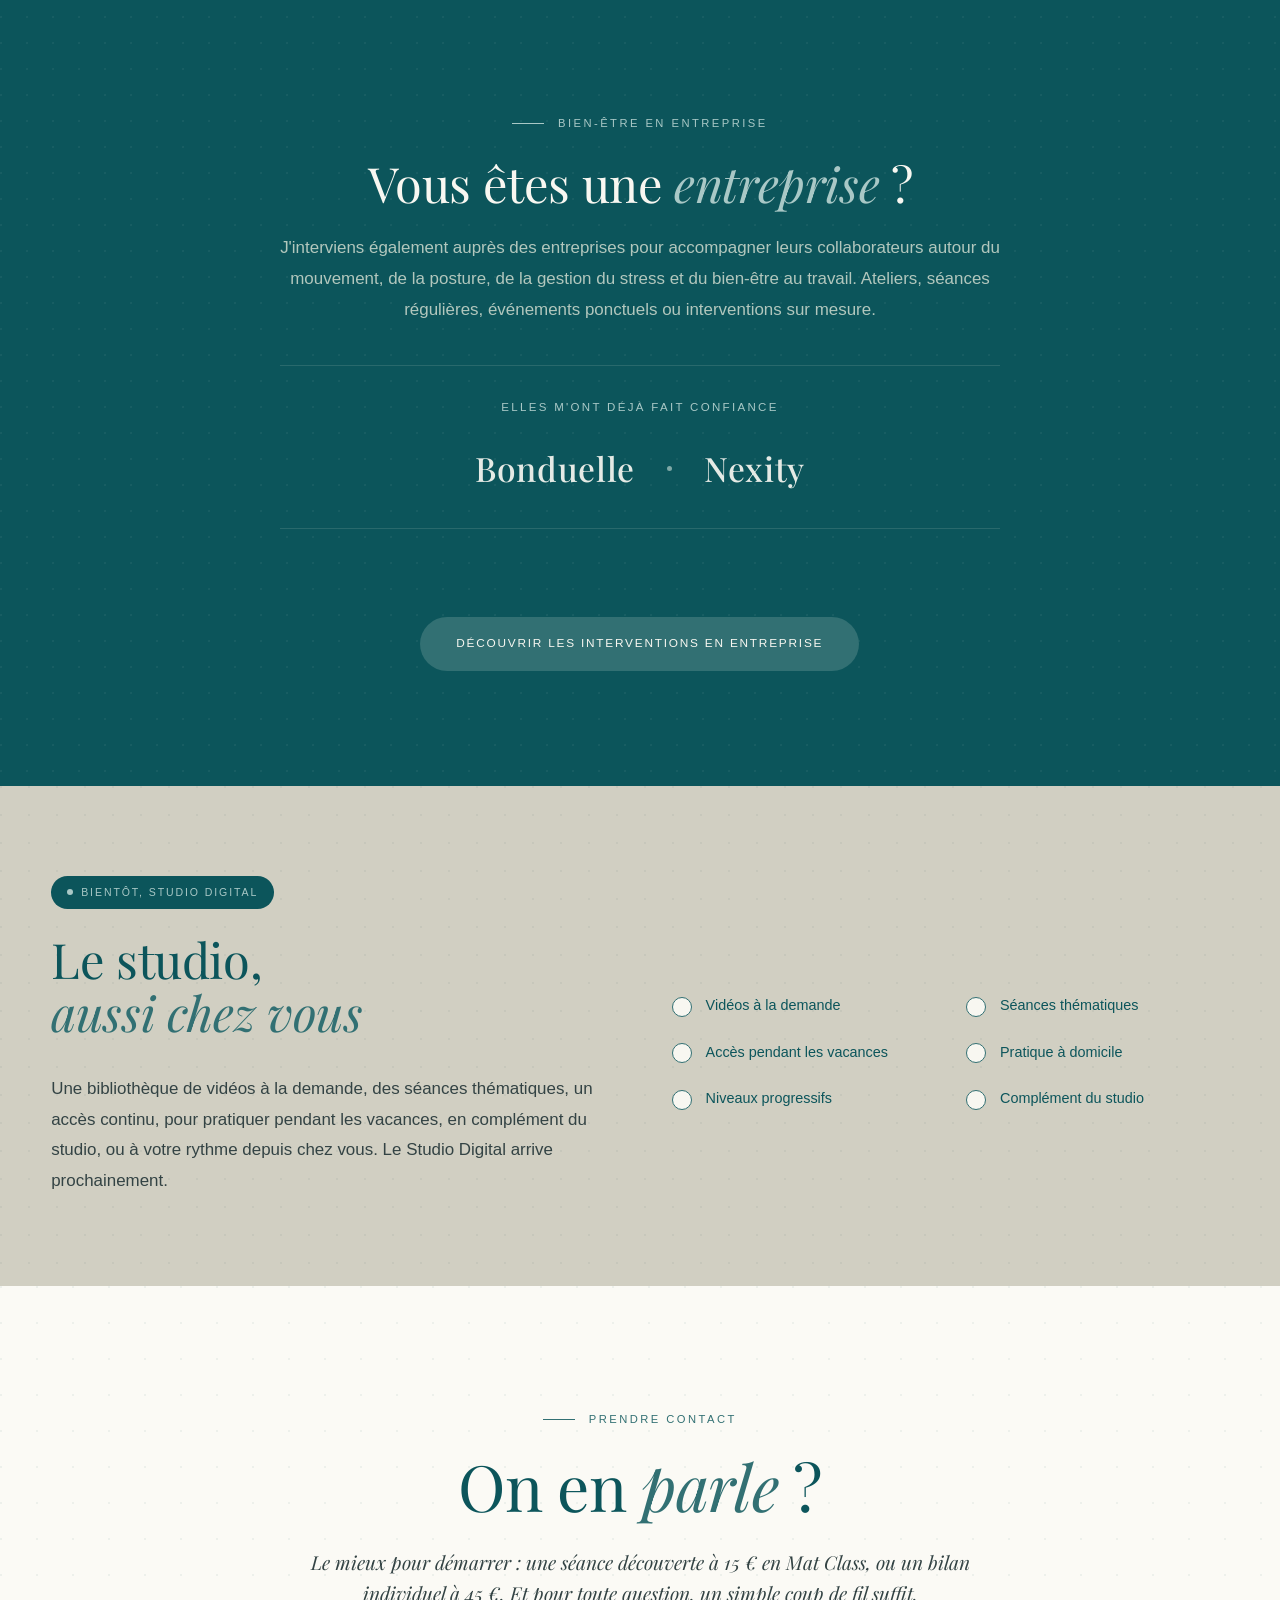
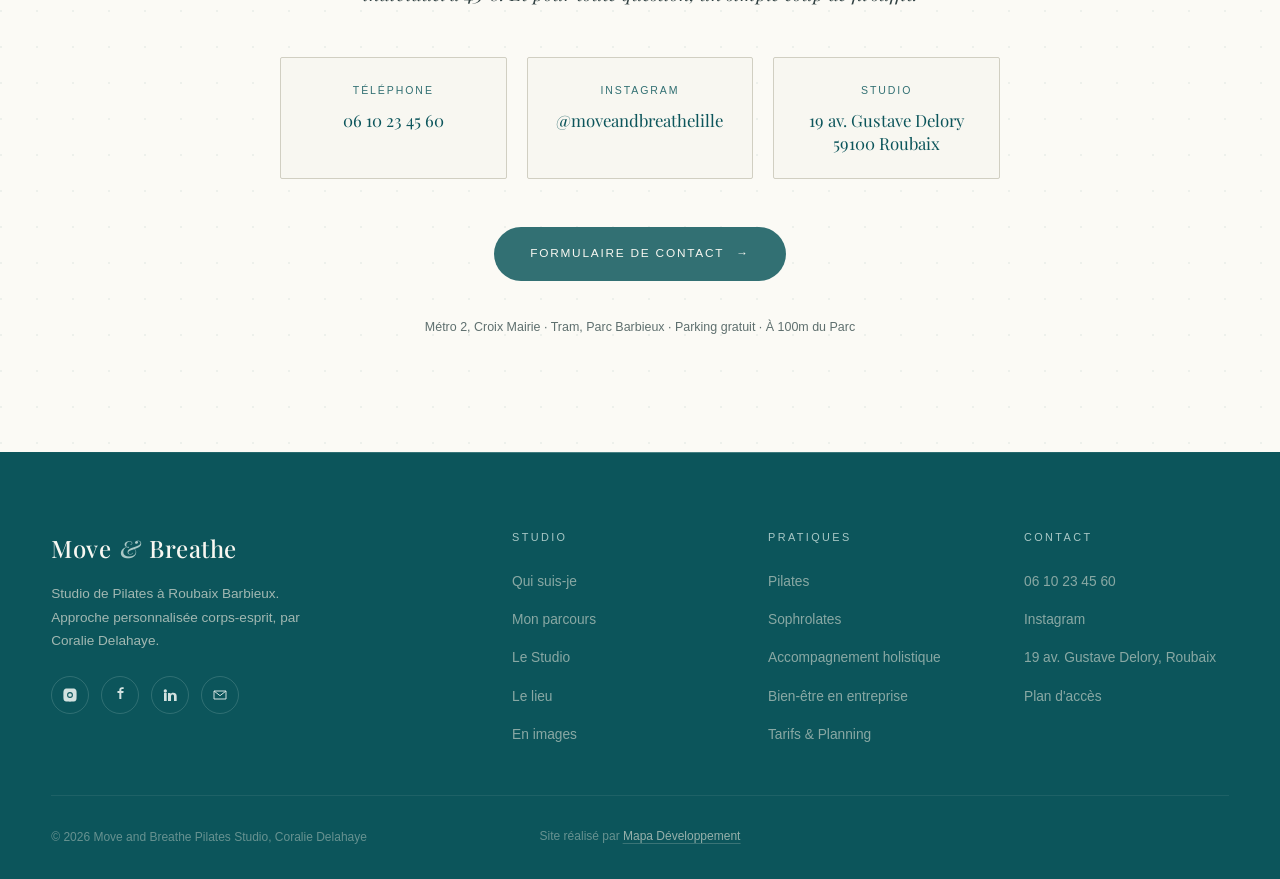
==== commit 08eeb593: "ADD: Calendar and analytics" ====
--- a/index.html
+++ b/index.html
@@ -1417,7 +1417,7 @@
   <div class="container">
     <div class="accomp-teaser-grid">
       <div class="reveal">
-        <div class="eyebrow">L'accompagnement</div>
+        <div class="eyebrow">Accompagnement holistique</div>
         <h2 class="h-2 mt-2">Une <em>boîte à outils</em>,<br>pas une méthode unique</h2>
         <p class="body-text mt-3">
           Selon votre histoire, vos douleurs, vos objectifs et le moment de votre vie, je combine plusieurs approches, toutes complémentaires, toutes au service de votre corps.
@@ -1536,7 +1536,13 @@
           <a href="https://www.instagram.com/moveandbreathelille" target="_blank" rel="noopener" aria-label="Instagram">
             <svg viewBox="0 0 24 24" fill="currentColor"><path d="M12 2.2c3.2 0 3.6 0 4.8.1 1.2.1 1.8.2 2.2.4.6.2 1 .5 1.5.9.5.5.7.9.9 1.5.2.4.4 1 .4 2.2.1 1.3.1 1.6.1 4.8s0 3.6-.1 4.8c-.1 1.2-.2 1.8-.4 2.2-.2.6-.5 1-.9 1.5-.5.5-.9.7-1.5.9-.4.2-1 .4-2.2.4-1.3.1-1.6.1-4.8.1s-3.6 0-4.8-.1c-1.2-.1-1.8-.2-2.2-.4-.6-.2-1-.5-1.5-.9-.5-.5-.7-.9-.9-1.5-.2-.4-.4-1-.4-2.2-.1-1.3-.1-1.6-.1-4.8s0-3.6.1-4.8c.1-1.2.2-1.8.4-2.2.2-.6.5-1 .9-1.5.5-.5.9-.7 1.5-.9.4-.2 1-.4 2.2-.4 1.3-.1 1.6-.1 4.8-.1zm0 5.4a4.4 4.4 0 100 8.8 4.4 4.4 0 000-8.8zm0 7.2a2.8 2.8 0 110-5.6 2.8 2.8 0 010 5.6zm5.6-7.4a1 1 0 11-2.1 0 1 1 0 012.1 0z"/></svg>
           </a>
-          <a href="mailto:contact@moveandbreathelille.fr" aria-label="Email">
+          <a href="#" target="_blank" rel="noopener" aria-label="Facebook">
+            <svg viewBox="0 0 24 24" fill="currentColor"><path d="M14 9h3l.4-3H14V4.6c0-.9.3-1.5 1.6-1.5H17.5V.4C17.1.3 16.1.2 15 .2 12.6.2 11 1.7 11 4.3V6H8.2v3H11v9h3V9z"/></svg>
+          </a>
+          <a href="#" target="_blank" rel="noopener" aria-label="LinkedIn">
+            <svg viewBox="0 0 24 24" fill="currentColor"><path d="M4.98 3.5a2.5 2.5 0 11-.02 5 2.5 2.5 0 01.02-5zM3 9h4v12H3V9zm6 0h3.8v1.7h.05c.53-1 1.83-2.05 3.77-2.05C20.6 8.65 22 10.5 22 14v7h-4v-6.2c0-1.5-.03-3.4-2.07-3.4-2.08 0-2.4 1.6-2.4 3.3V21H9V9z"/></svg>
+          </a>
+          <a href="mailto:moveandbreathelille@gmail.com" aria-label="Email">
             <svg viewBox="0 0 24 24" fill="none" stroke="currentColor" stroke-width="1.5"><path d="M3 6h18v12H3z"/><path d="M3 6l9 7 9-7"/></svg>
           </a>
         </div>
--- a/styles.css
+++ b/styles.css
@@ -1122,12 +1122,6 @@
    ============================================ */
 
 @media (max-width: 1100px) {
-  .nav-links { gap: 0.9rem; }
-  .nav-links a { font-size: 0.6rem; letter-spacing: 0.07em; }
-  .nav-cta { padding-left: 0.9rem; padding-right: 0.9rem; }
-}
-
-@media (max-width: 980px) {
   .nav-links {
     position: fixed;
     inset: 0;
@@ -1169,6 +1163,9 @@
     letter-spacing: 0.15em !important;
   }
   .nav-burger { display: block; position: relative; z-index: 95; }
+}
+
+@media (max-width: 980px) {
   .footer-grid { grid-template-columns: 1fr 1fr; }
   .footer-grid > div:first-child { grid-column: 1 / -1; }
   .footer-bottom { flex-direction: column; text-align: center; justify-content: center; }
